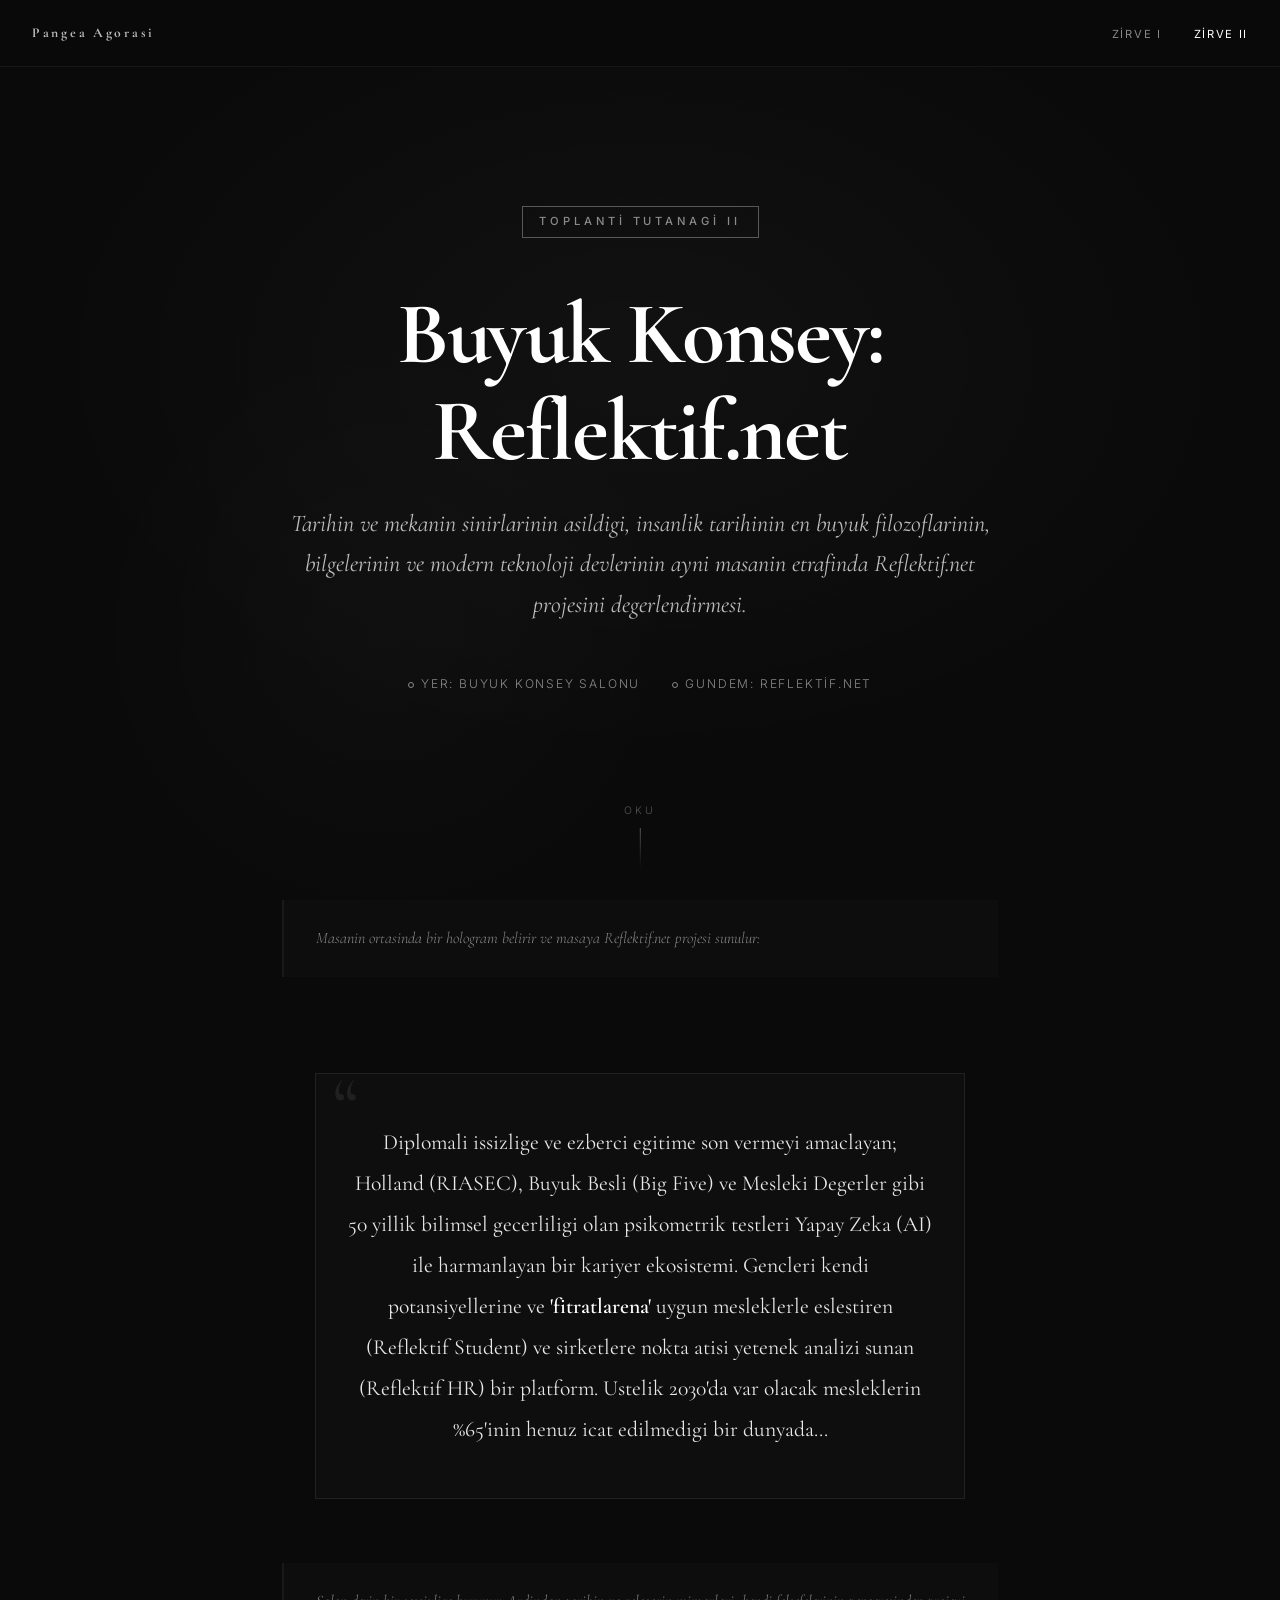
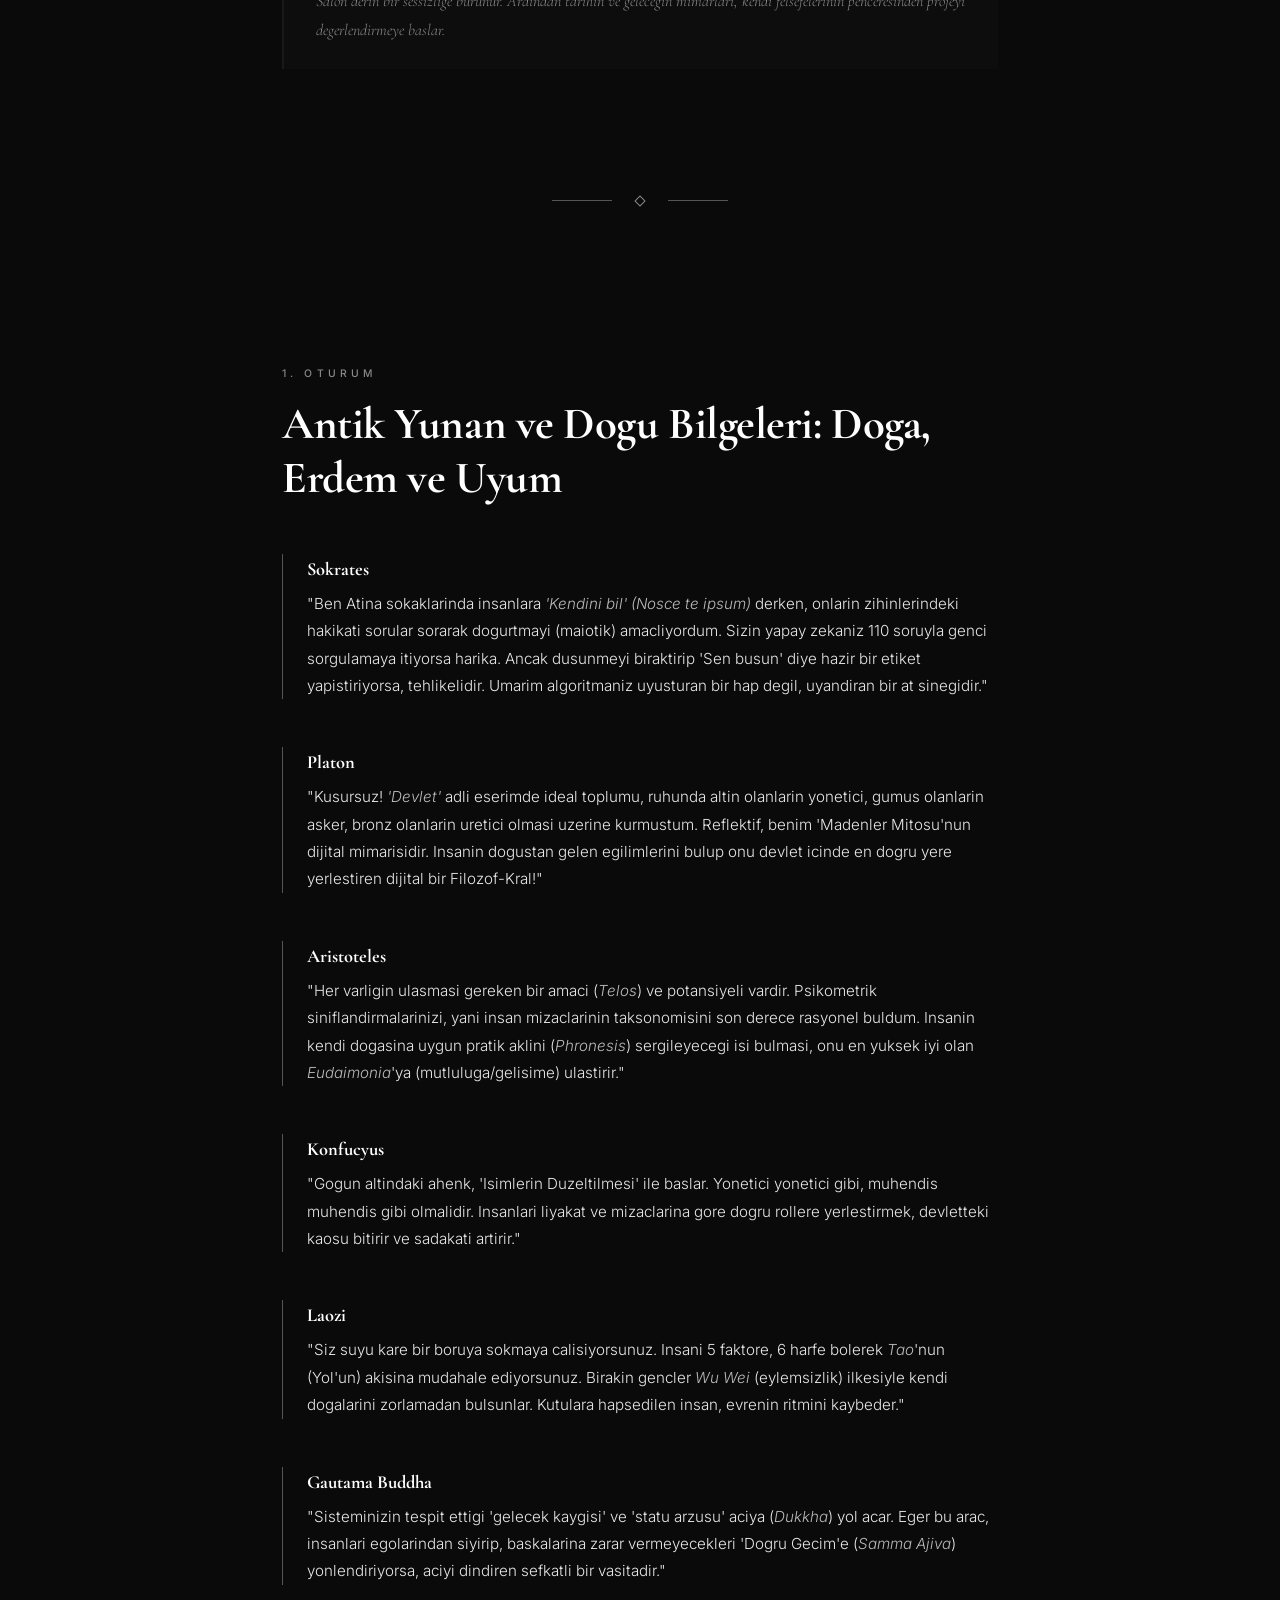
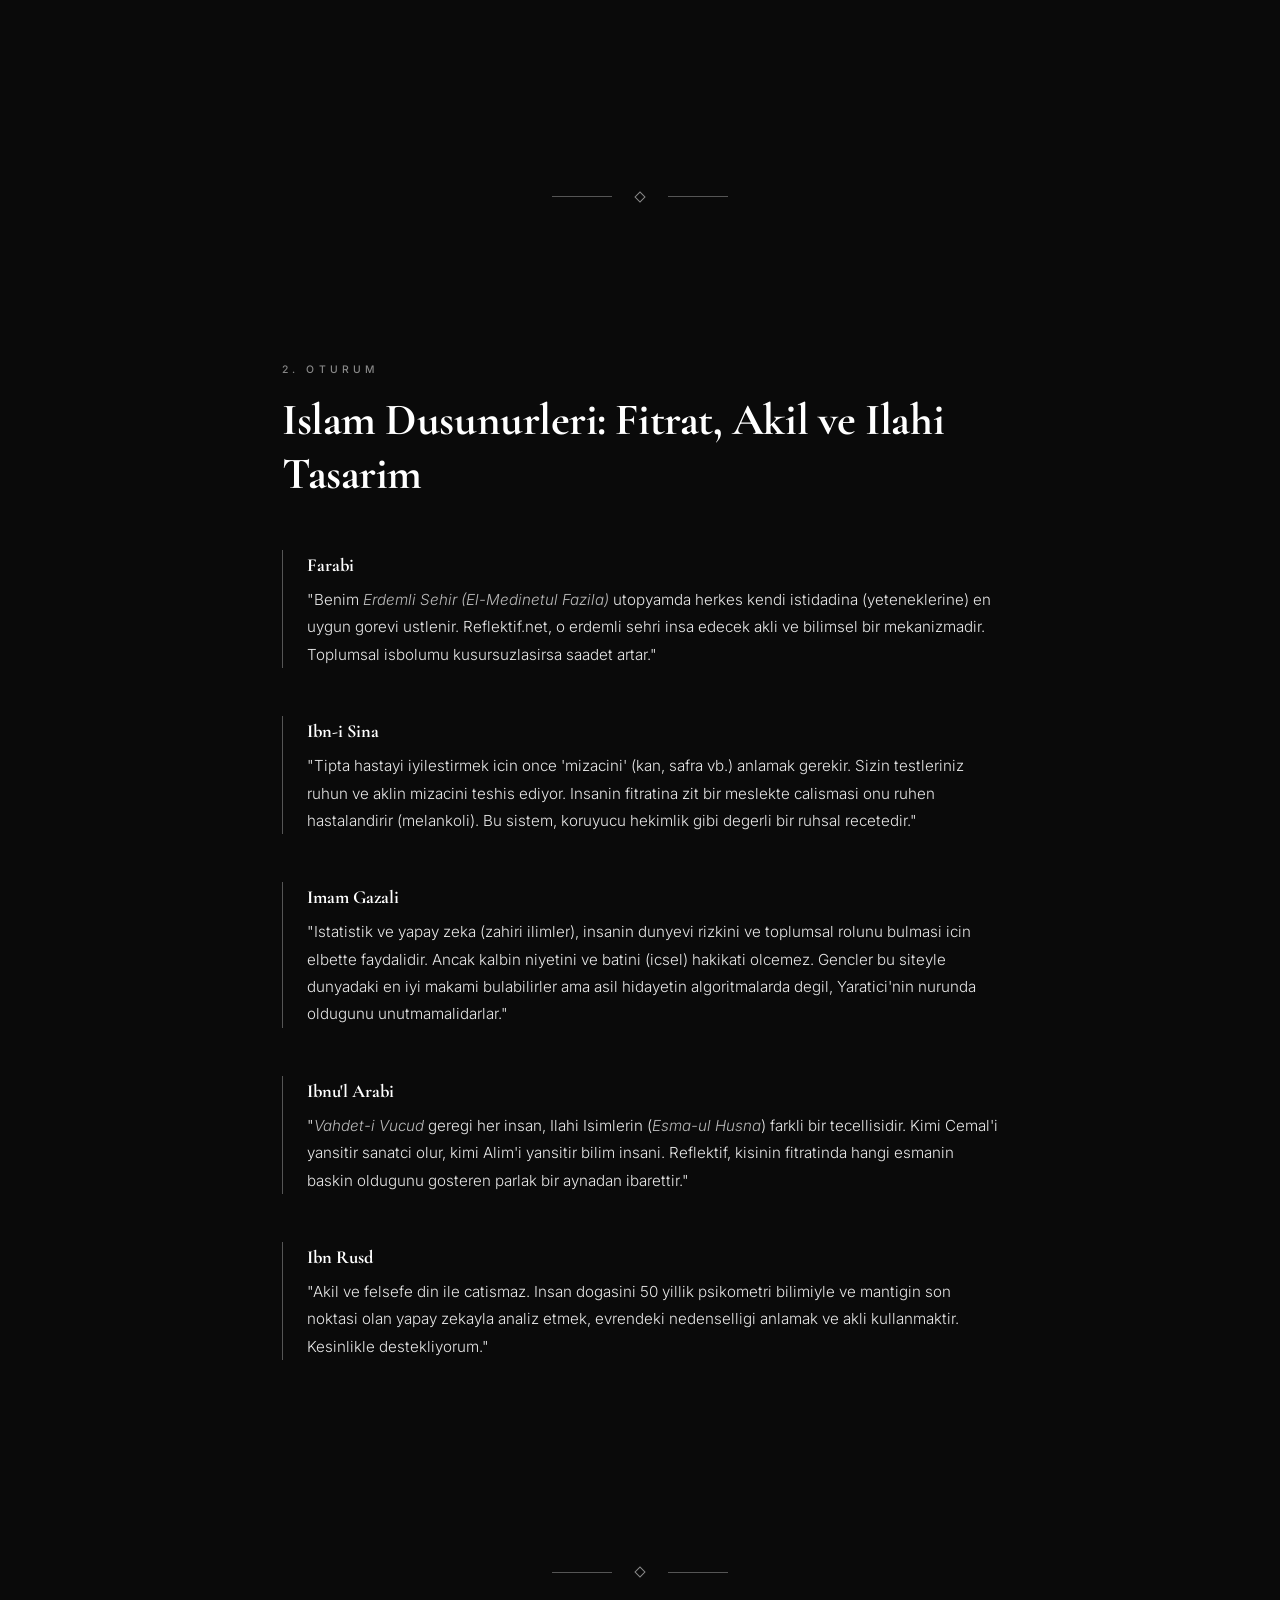
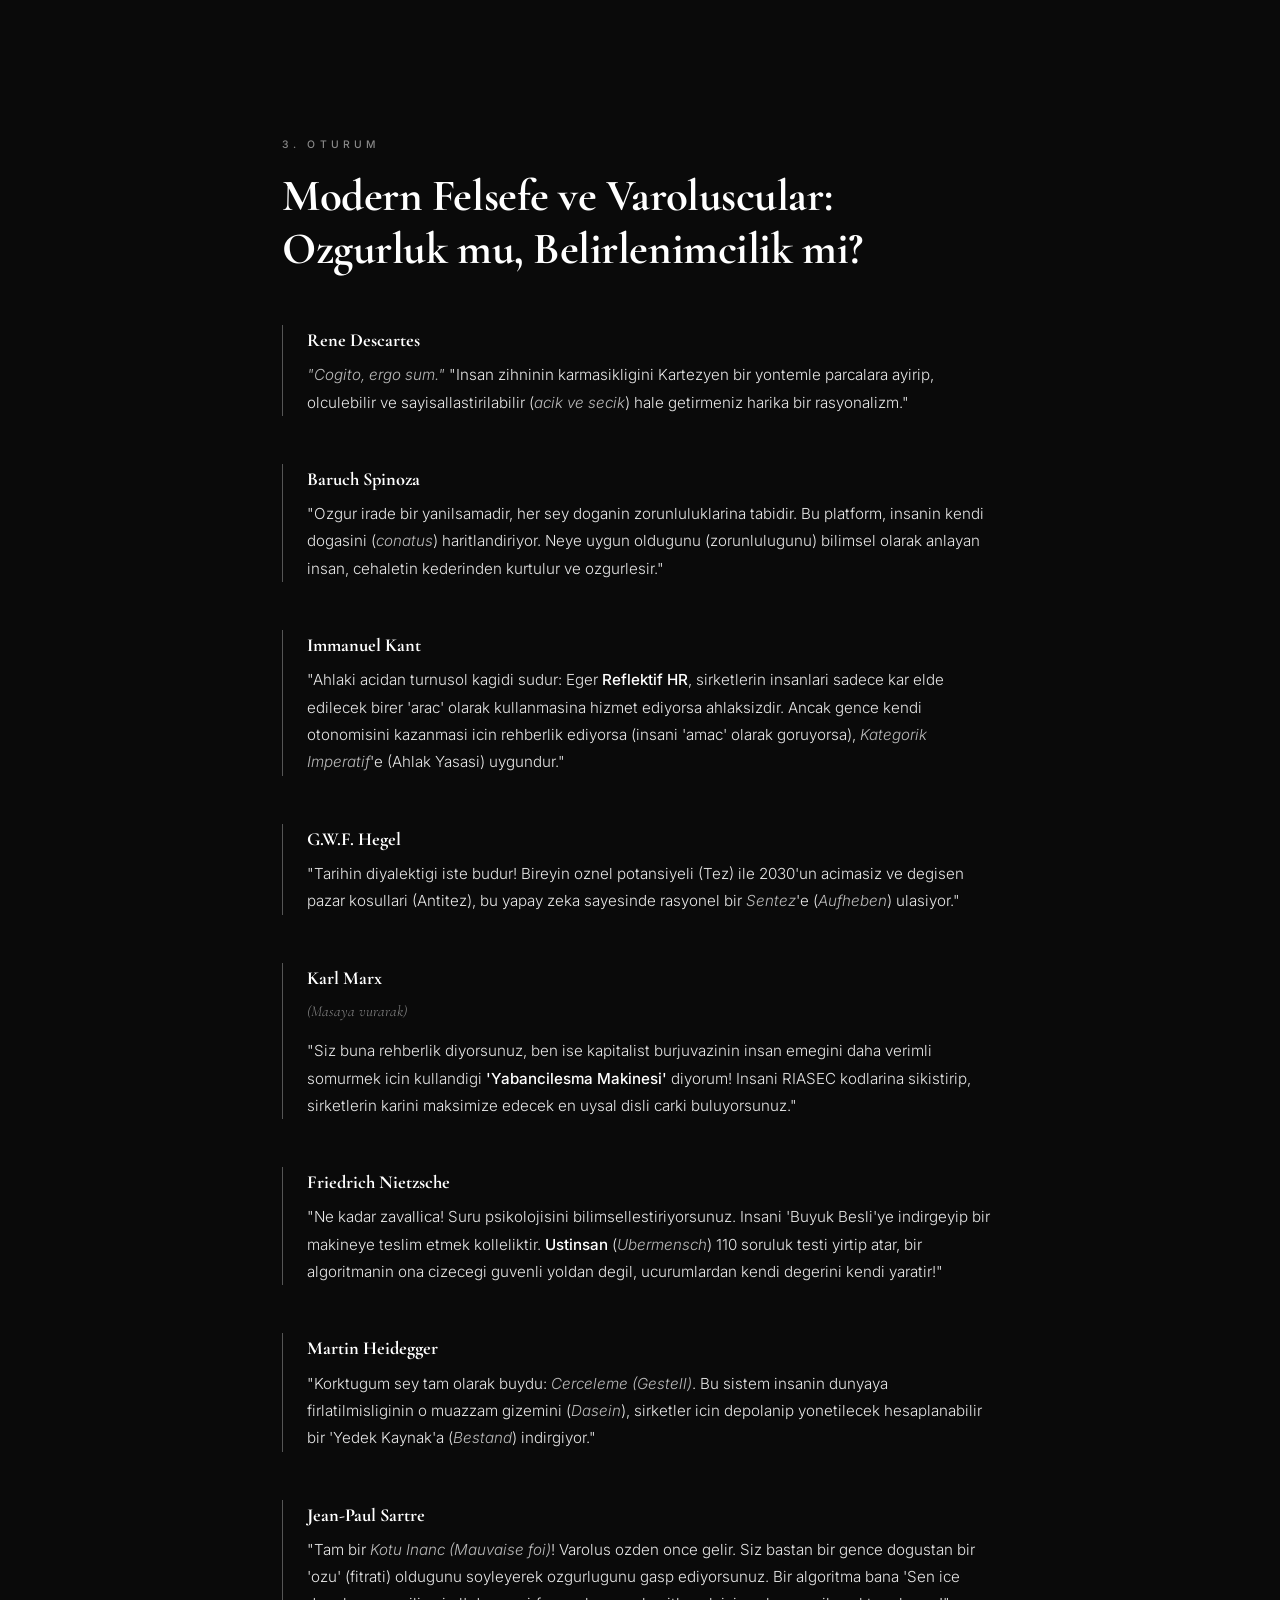
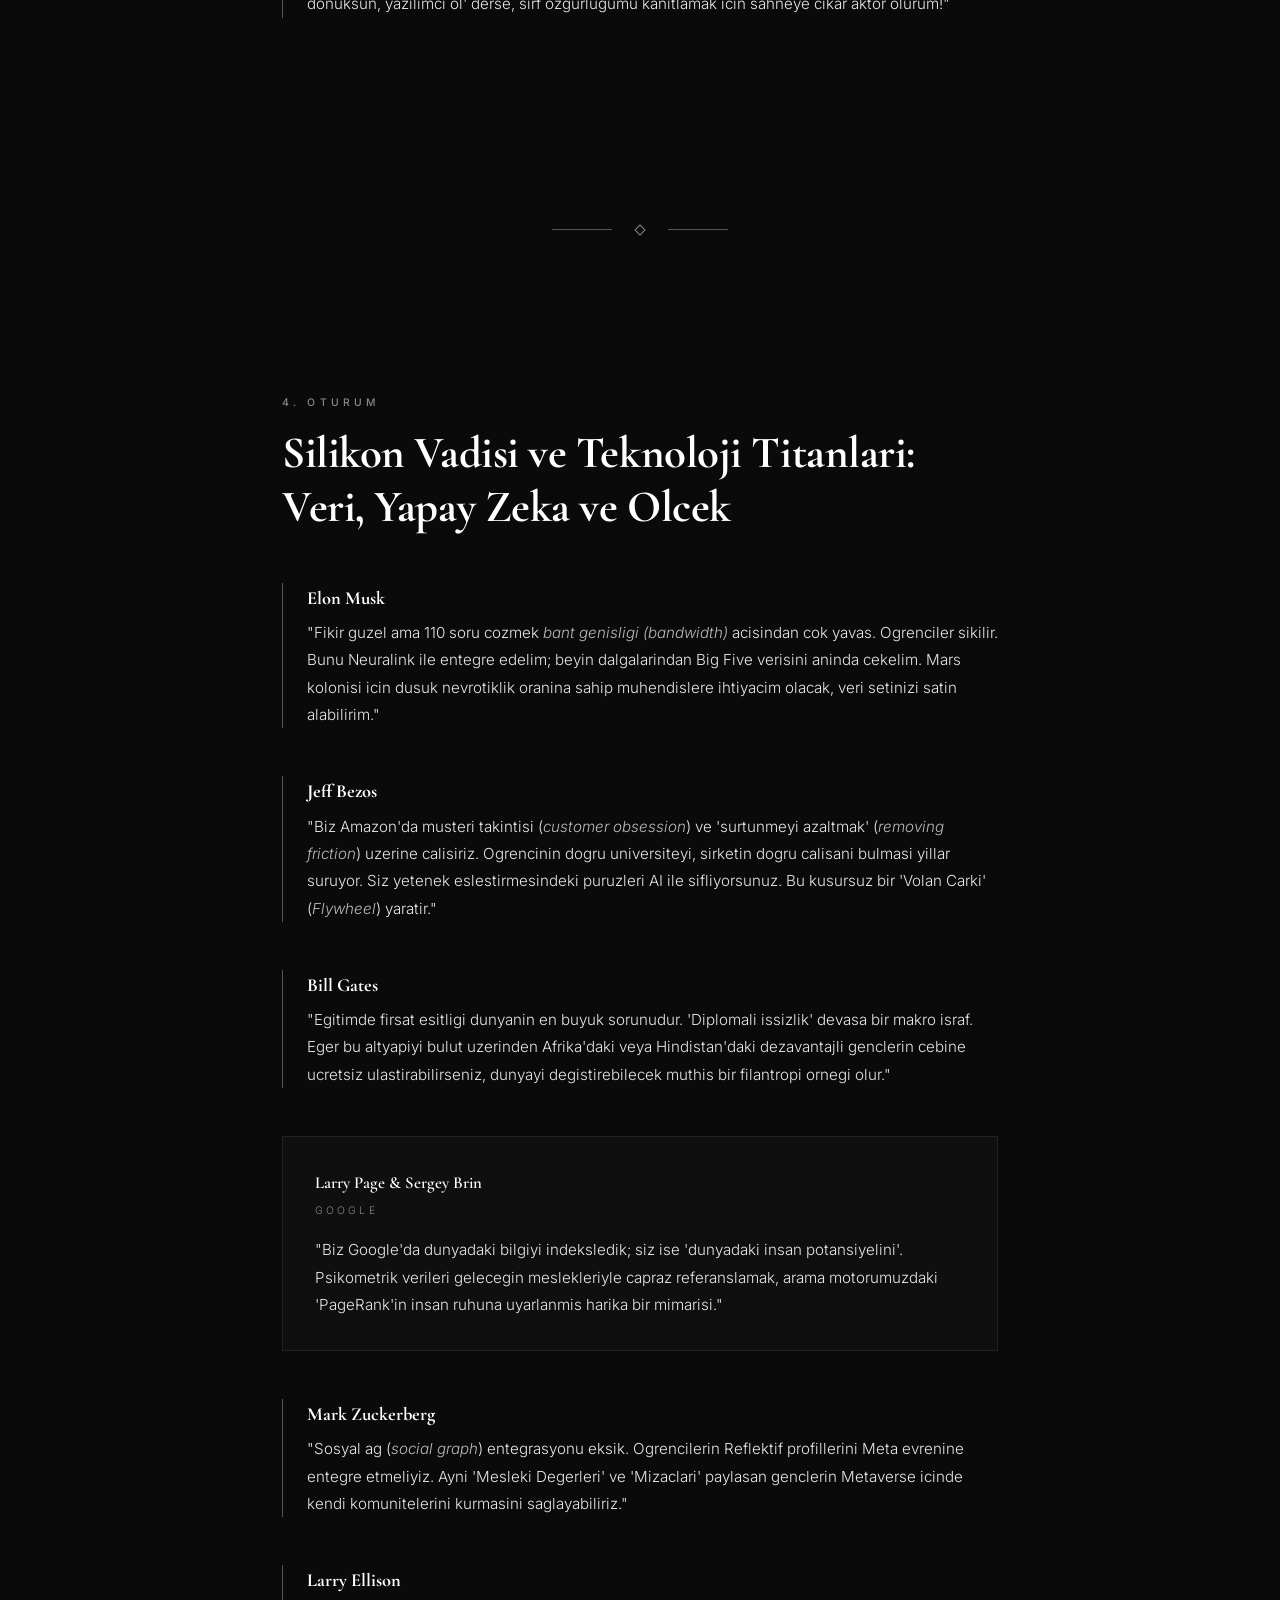
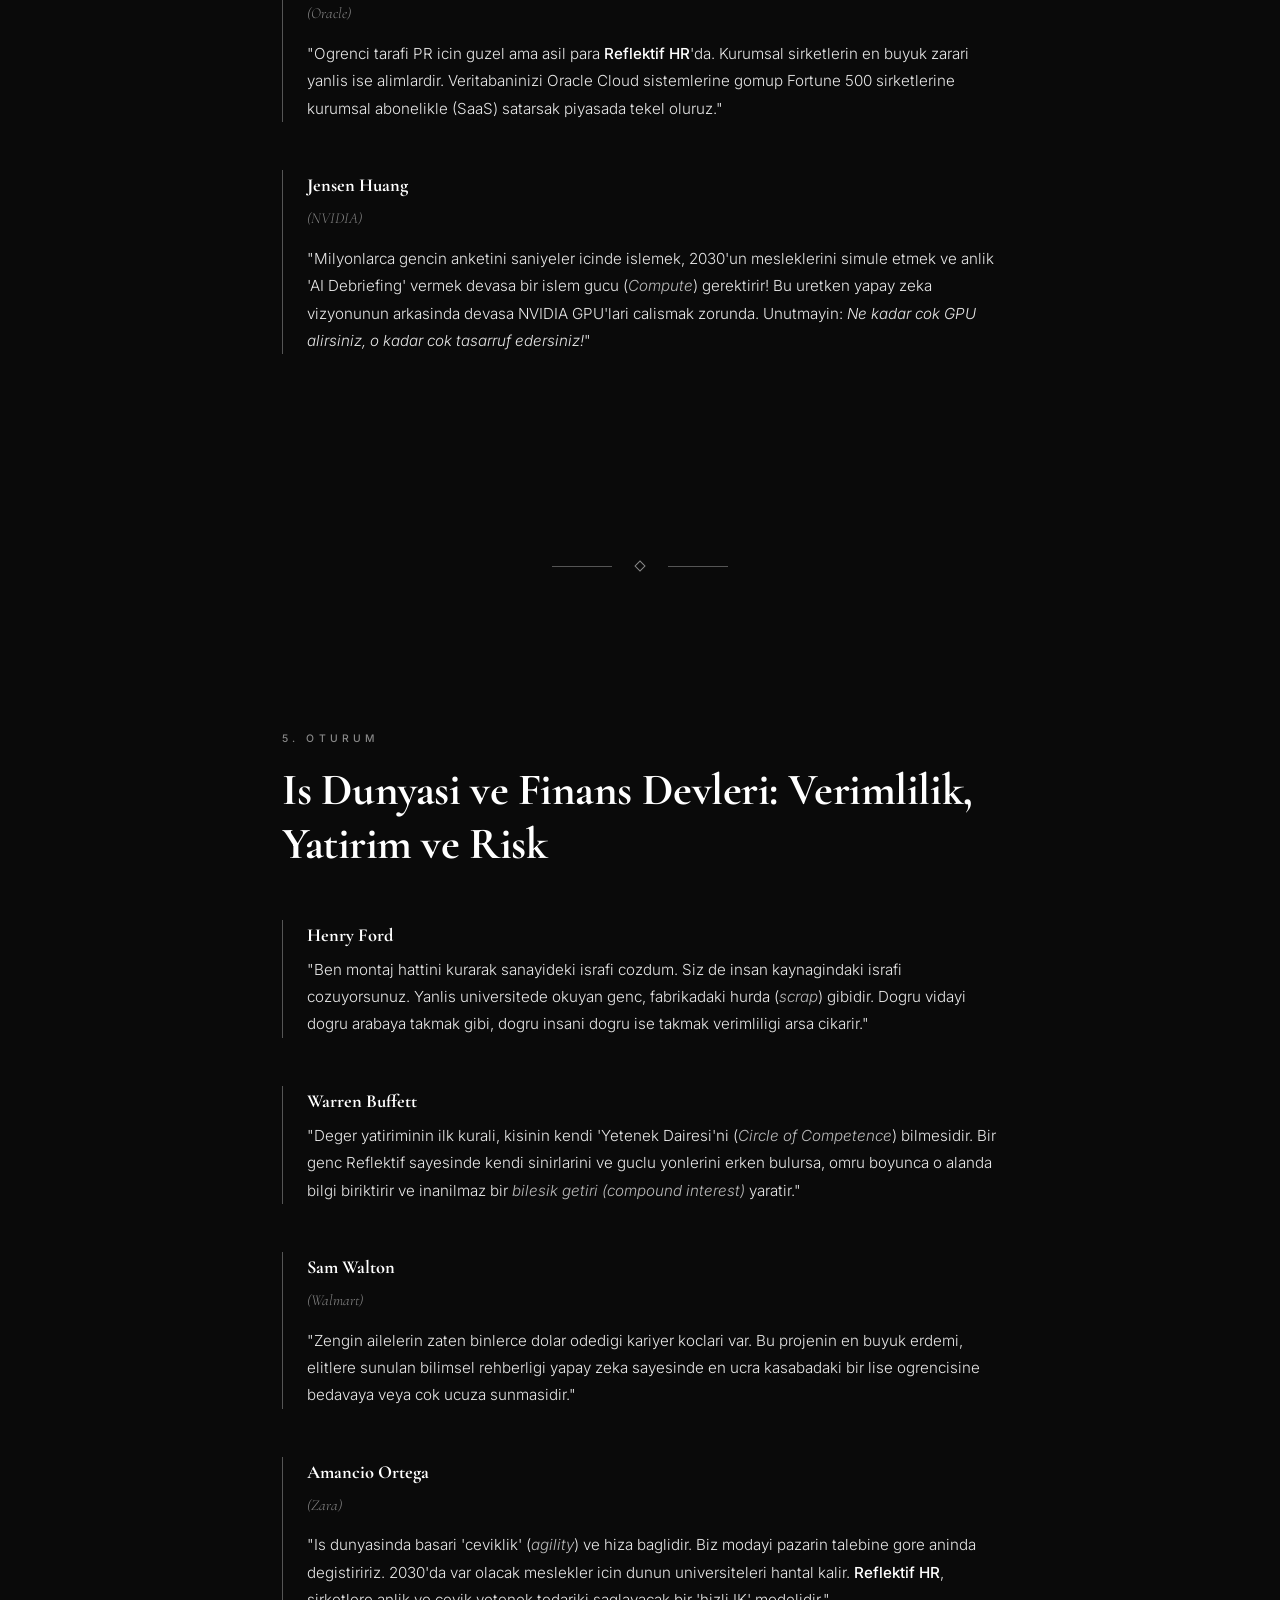
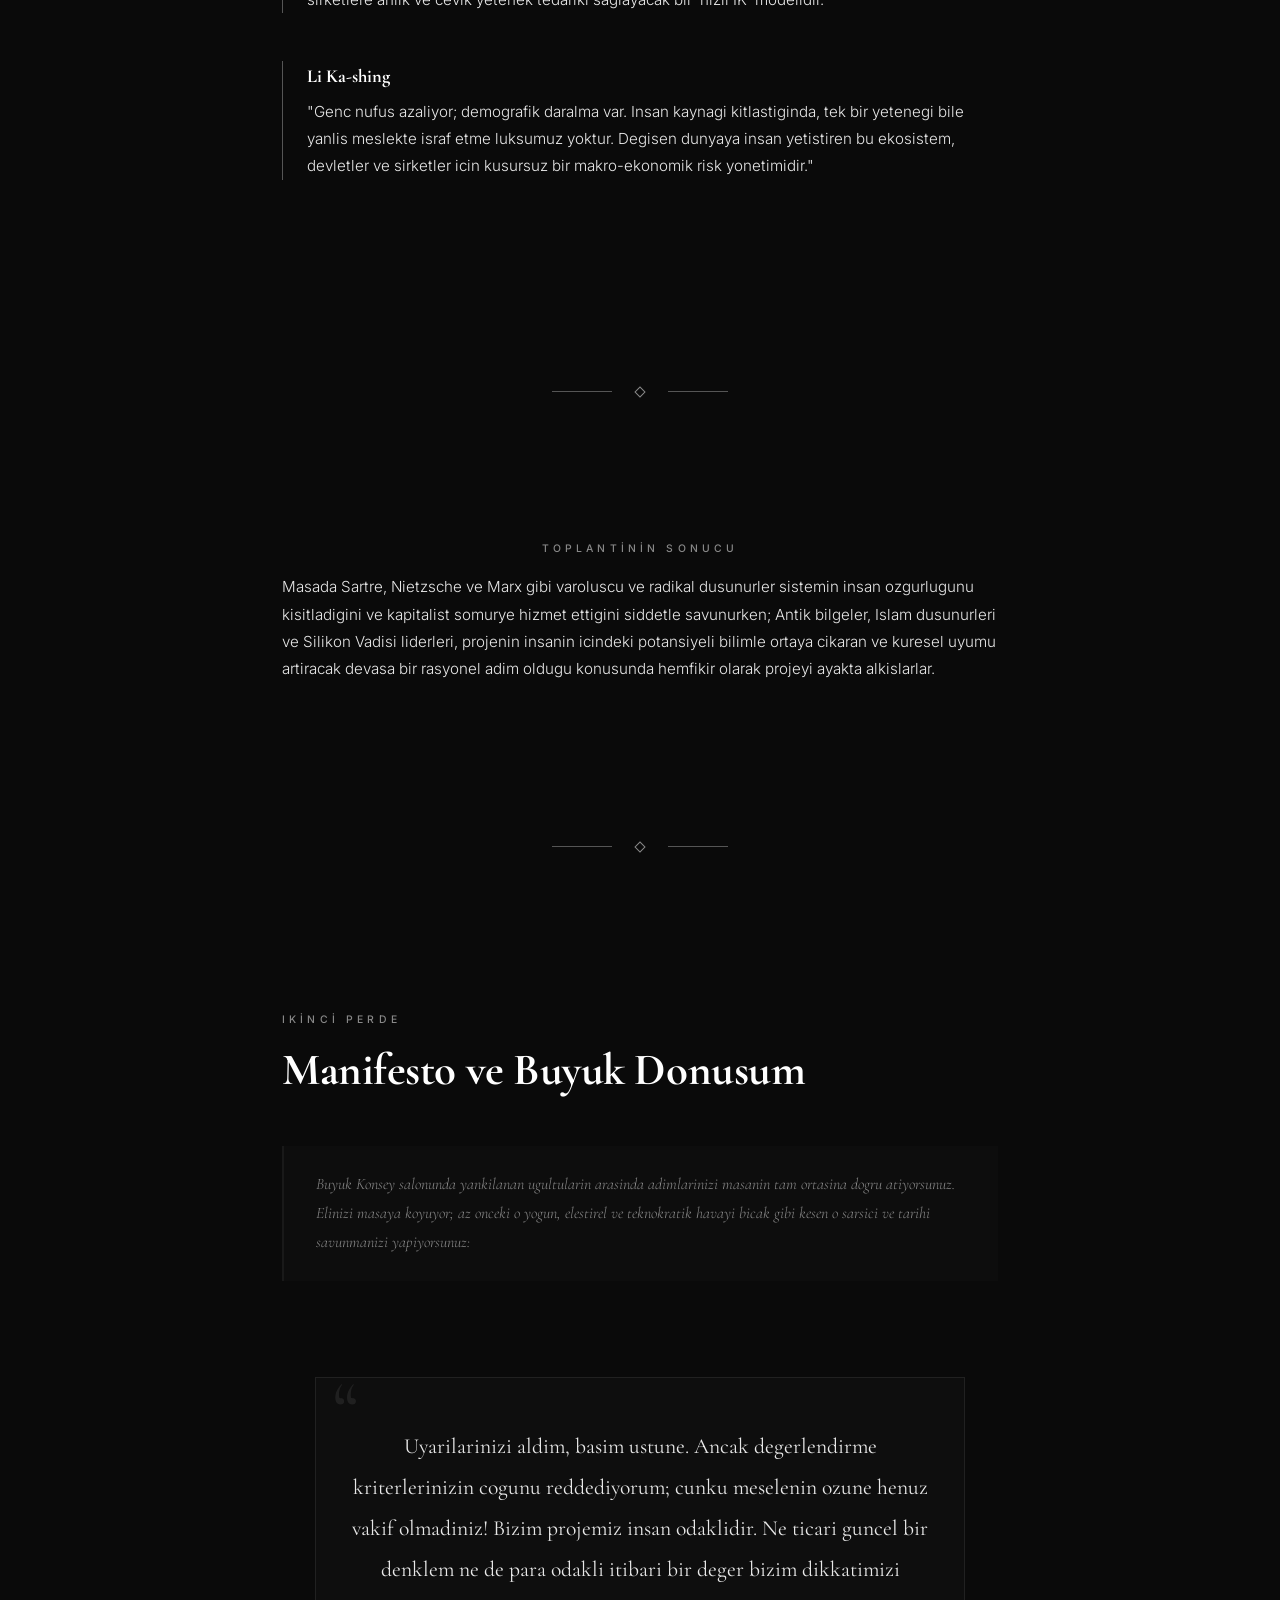
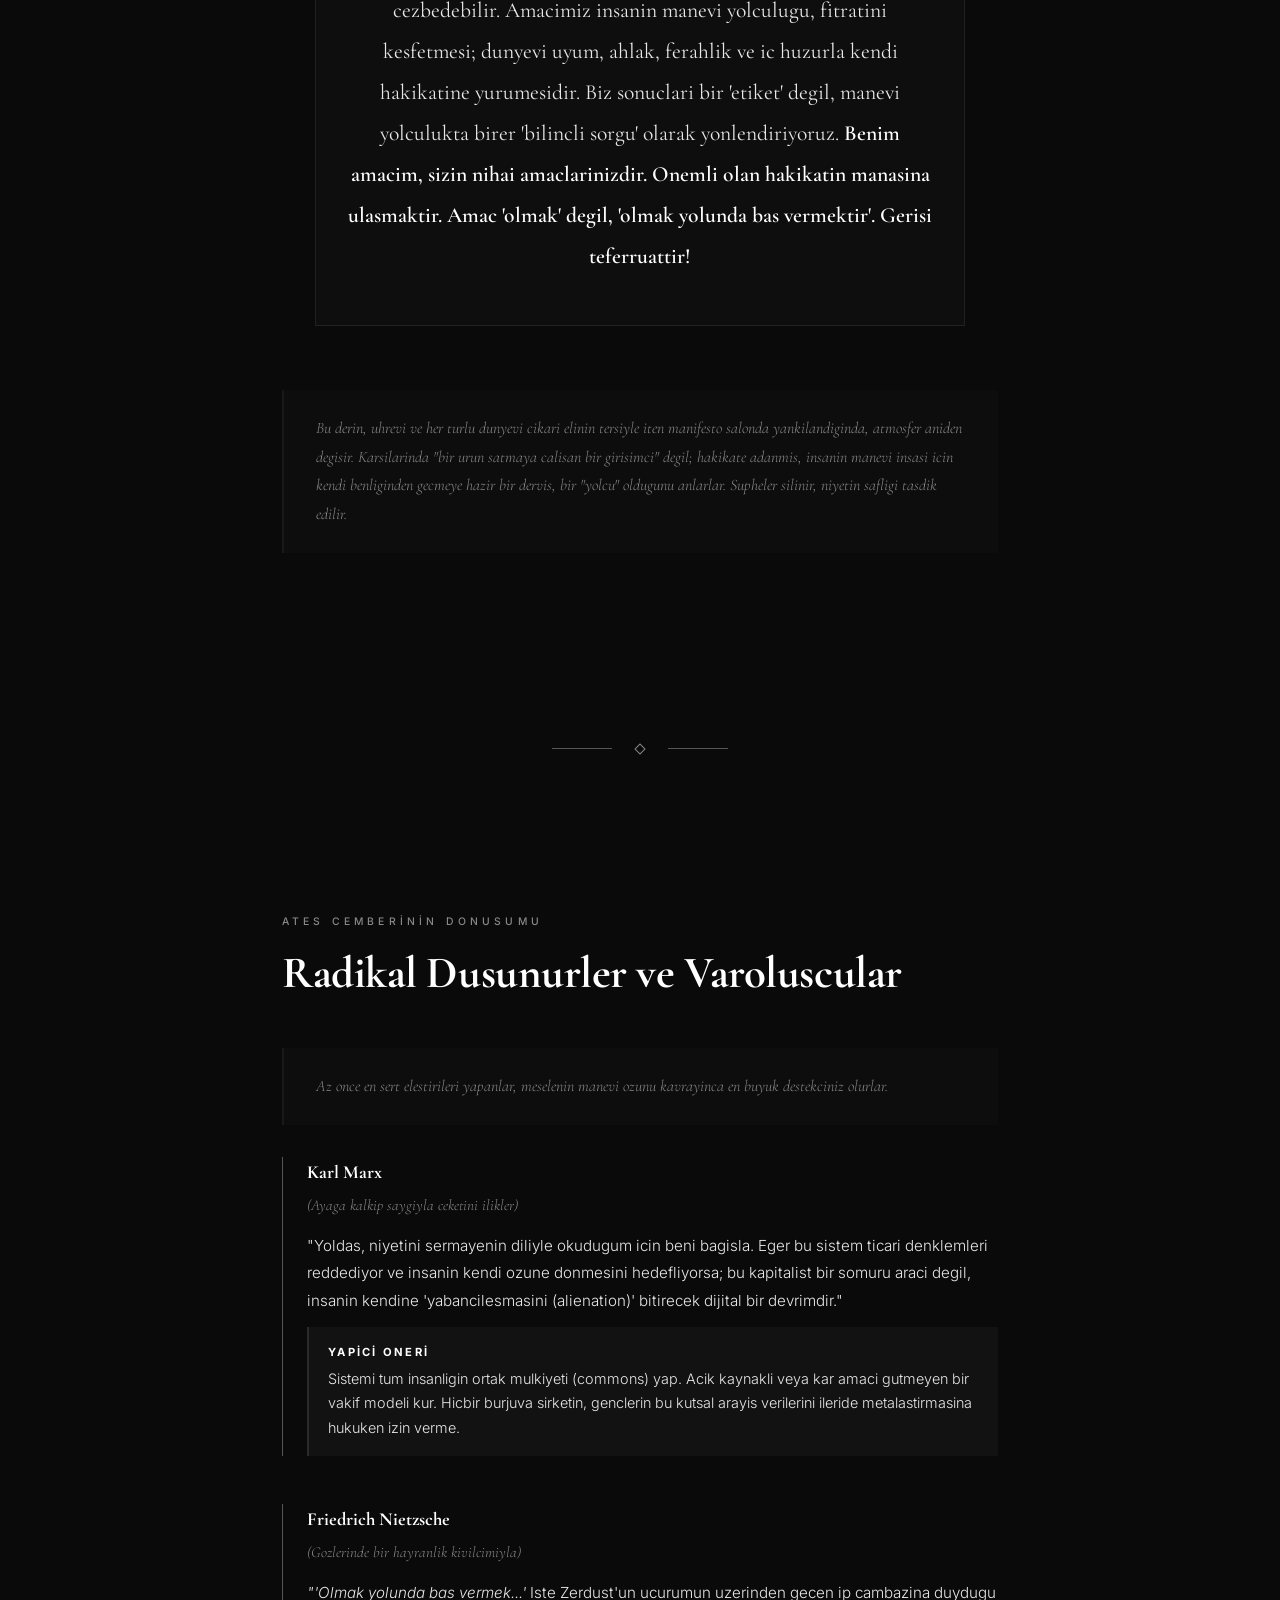
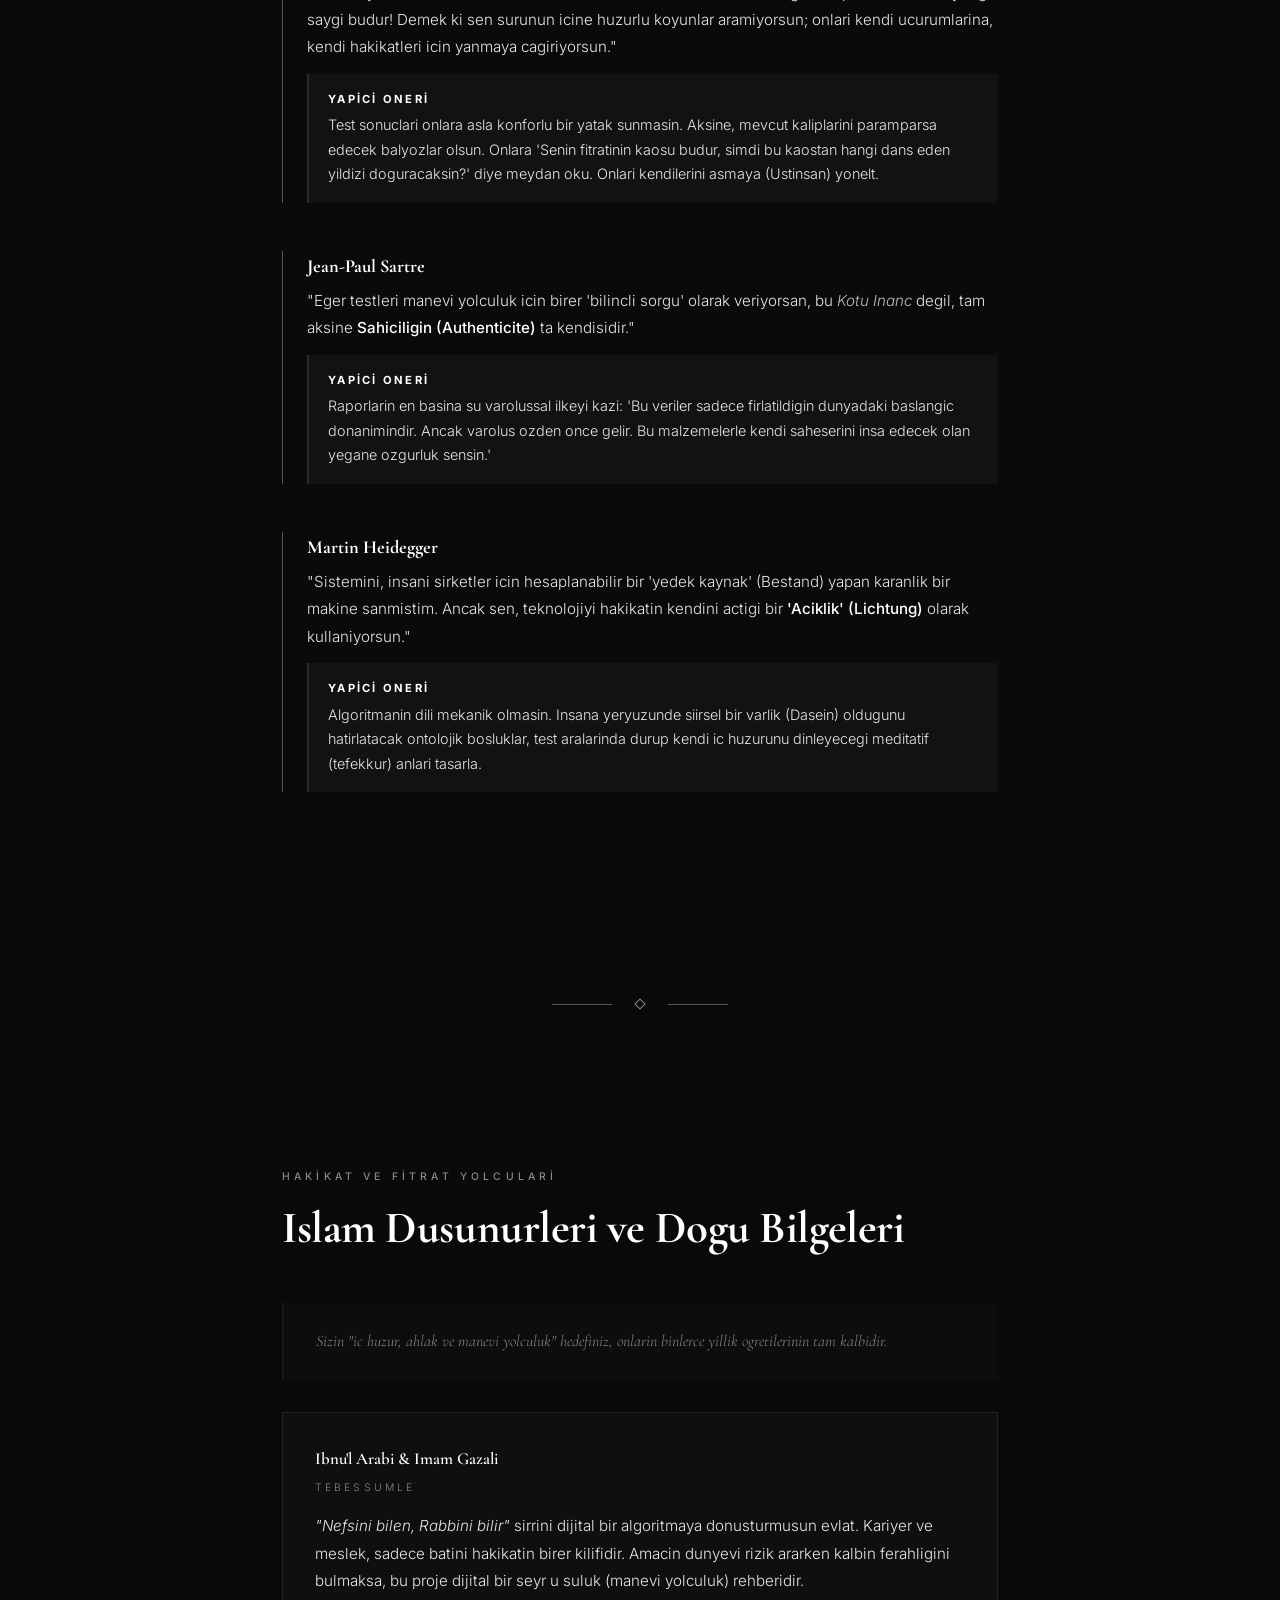
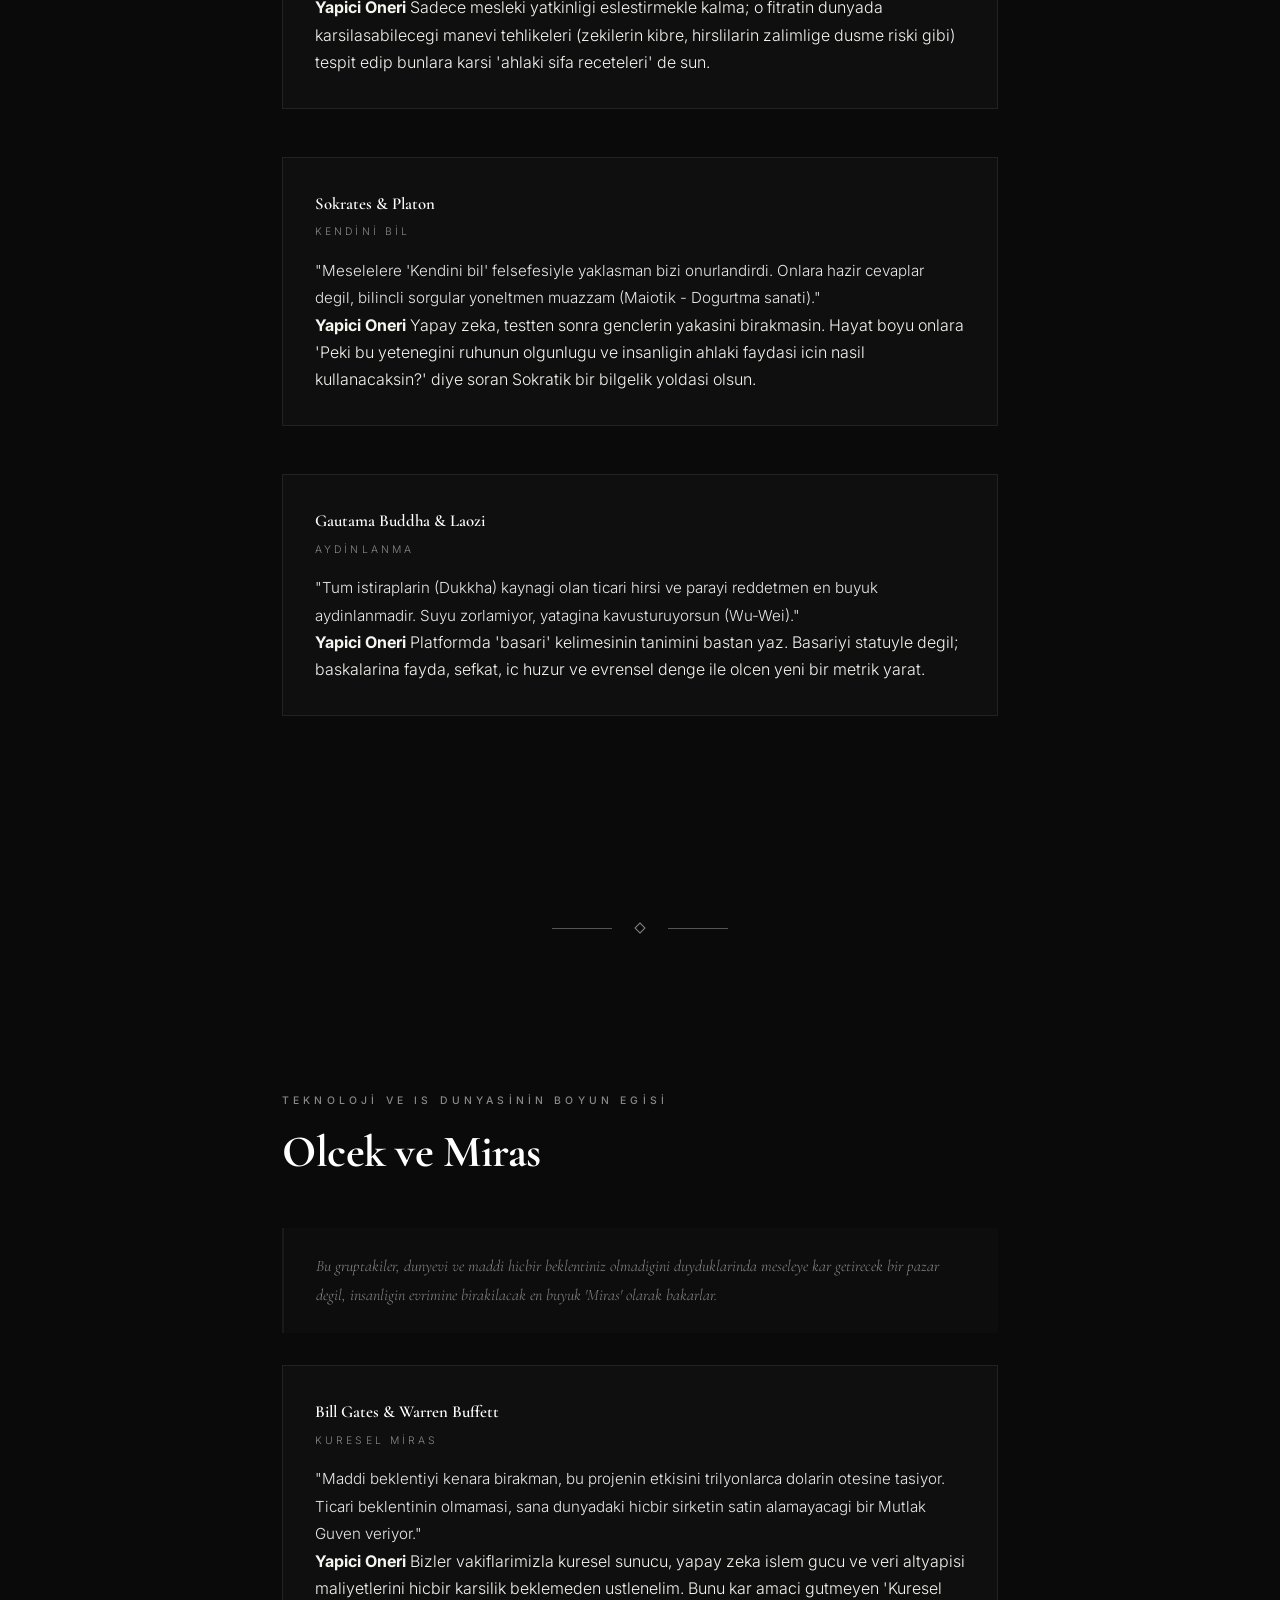
==== buyuk-konsey.html @ 407578a8 "Site yapisini genislet: Ana sayfa, ortak CSS, Buyuk Konsey tutanagi" ====
<!DOCTYPE html>
<html lang="tr">
<head>
    <meta charset="UTF-8">
    <meta name="viewport" content="width=device-width, initial-scale=1.0">
    <title>Pangea Agorasi — Buyuk Konsey: Reflektif.net</title>
    <meta name="description" content="Tarihin en buyuk filozoflari ve modern teknoloji devleri Reflektif.net projesini degerlendiriyor. Buyuk Konsey Toplanti Tutanagi.">
    <link rel="preconnect" href="https://fonts.googleapis.com">
    <link rel="preconnect" href="https://fonts.gstatic.com" crossorigin>
    <link href="https://fonts.googleapis.com/css2?family=Cormorant+Garamond:ital,wght@0,400;0,600;0,700;1,400;1,600&family=Inter:wght@300;400;500&display=swap" rel="stylesheet">
    <link rel="stylesheet" href="style.css">
</head>
<body>

    <nav class="site-nav">
        <a href="index.html" class="nav-logo">Pangea Agorasi</a>
        <ul class="nav-links">
            <li><a href="zirve-1.html">Zirve I</a></li>
            <li><a href="buyuk-konsey.html" class="active">Zirve II</a></li>
        </ul>
    </nav>

    <!-- ═══════════════════════════════════════ -->
    <!-- HERO                                    -->
    <!-- ═══════════════════════════════════════ -->
    <header class="hero">
        <span class="hero-badge">Toplanti Tutanagi II</span>
        <h1>Buyuk Konsey: Reflektif.net</h1>
        <p class="hero-subtitle">Tarihin ve mekanin sinirlarinin asildigi, insanlik tarihinin en buyuk filozoflarinin, bilgelerinin ve modern teknoloji devlerinin ayni masanin etrafinda Reflektif.net projesini degerlendirmesi.</p>
        <div class="hero-meta">
            <span>Yer: Buyuk Konsey Salonu</span>
            <span>Gundem: Reflektif.net</span>
        </div>
        <div class="scroll-indicator">
            <span>Oku</span>
            <div class="line"></div>
        </div>
    </header>

    <main class="container">

        <!-- ═══════════════════════════════════════ -->
        <!-- PART 1: PROJE SUNUMU VE DEGERLENDIRME   -->
        <!-- ═══════════════════════════════════════ -->

        <div class="stage-direction">
            Masanin ortasinda bir hologram belirir ve masaya Reflektif.net projesi sunulur:
        </div>

        <div class="manifesto">
            <div class="manifesto-text">
                Diplomali issizlige ve ezberci egitime son vermeyi amaclayan; Holland (RIASEC), Buyuk Besli (Big Five) ve Mesleki Degerler gibi 50 yillik bilimsel gecerliligi olan psikometrik testleri Yapay Zeka (AI) ile harmanlayan bir kariyer ekosistemi. Gencleri kendi potansiyellerine ve <strong>'fitratlarena'</strong> uygun mesleklerle eslestiren (Reflektif Student) ve sirketlere nokta atisi yetenek analizi sunan (Reflektif HR) bir platform. Ustelik 2030'da var olacak mesleklerin %65'inin henuz icat edilmedigi bir dunyada...
            </div>
        </div>

        <div class="stage-direction">
            Salon derin bir sessizlige burunur. Ardindan tarihin ve gelecegin mimarlari, kendi felsefelerinin penceresinden projeyi degerlendirmeye baslar.
        </div>

        <!-- OTURUM 1 -->
        <div class="section-break"><div class="ornament"><div class="line"></div><div class="diamond"></div><div class="line"></div></div></div>

        <section class="session">
            <div class="session-number">1. Oturum</div>
            <h2 class="session-title">Antik Yunan ve Dogu Bilgeleri: Doga, Erdem ve Uyum</h2>

            <div class="speech">
                <div class="speaker">Sokrates</div>
                <p>"Ben Atina sokaklarinda insanlara <span class="term">'Kendini bil' (Nosce te ipsum)</span> derken, onlarin zihinlerindeki hakikati sorular sorarak dogurtmayi (maiotik) amacliyordum. Sizin yapay zekaniz 110 soruyla genci sorgulamaya itiyorsa harika. Ancak dusunmeyi biraktirip 'Sen busun' diye hazir bir etiket yapistiriyorsa, tehlikelidir. Umarim algoritmaniz uyusturan bir hap degil, uyandiran bir at sinegidir."</p>
            </div>

            <div class="speech">
                <div class="speaker">Platon</div>
                <p>"Kusursuz! <span class="term">'Devlet'</span> adli eserimde ideal toplumu, ruhunda altin olanlarin yonetici, gumus olanlarin asker, bronz olanlarin uretici olmasi uzerine kurmustum. Reflektif, benim 'Madenler Mitosu'nun dijital mimarisidir. Insanin dogustan gelen egilimlerini bulup onu devlet icinde en dogru yere yerlestiren dijital bir Filozof-Kral!"</p>
            </div>

            <div class="speech">
                <div class="speaker">Aristoteles</div>
                <p>"Her varligin ulasmasi gereken bir amaci (<span class="term">Telos</span>) ve potansiyeli vardir. Psikometrik siniflandirmalarinizi, yani insan mizaclarinin taksonomisini son derece rasyonel buldum. Insanin kendi dogasina uygun pratik aklini (<span class="term">Phronesis</span>) sergileyecegi isi bulmasi, onu en yuksek iyi olan <span class="term">Eudaimonia</span>'ya (mutluluga/gelisime) ulastirir."</p>
            </div>

            <div class="speech">
                <div class="speaker">Konfucyus</div>
                <p>"Gogun altindaki ahenk, 'Isimlerin Duzeltilmesi' ile baslar. Yonetici yonetici gibi, muhendis muhendis gibi olmalidir. Insanlari liyakat ve mizaclarina gore dogru rollere yerlestirmek, devletteki kaosu bitirir ve sadakati artirir."</p>
            </div>

            <div class="speech">
                <div class="speaker">Laozi</div>
                <p>"Siz suyu kare bir boruya sokmaya calisiyorsunuz. Insani 5 faktore, 6 harfe bolerek <span class="term">Tao</span>'nun (Yol'un) akisina mudahale ediyorsunuz. Birakin gencler <span class="term">Wu Wei</span> (eylemsizlik) ilkesiyle kendi dogalarini zorlamadan bulsunlar. Kutulara hapsedilen insan, evrenin ritmini kaybeder."</p>
            </div>

            <div class="speech">
                <div class="speaker">Gautama Buddha</div>
                <p>"Sisteminizin tespit ettigi 'gelecek kaygisi' ve 'statu arzusu' aciya (<span class="term">Dukkha</span>) yol acar. Eger bu arac, insanlari egolarindan siyirip, baskalarina zarar vermeyecekleri 'Dogru Gecim'e (<span class="term">Samma Ajiva</span>) yonlendiriyorsa, aciyi dindiren sefkatli bir vasitadir."</p>
            </div>
        </section>

        <!-- OTURUM 2 -->
        <div class="section-break"><div class="ornament"><div class="line"></div><div class="diamond"></div><div class="line"></div></div></div>

        <section class="session">
            <div class="session-number">2. Oturum</div>
            <h2 class="session-title">Islam Dusunurleri: Fitrat, Akil ve Ilahi Tasarim</h2>

            <div class="speech">
                <div class="speaker">Farabi</div>
                <p>"Benim <span class="term">Erdemli Sehir (El-Medinetul Fazila)</span> utopyamda herkes kendi istidadina (yeteneklerine) en uygun gorevi ustlenir. Reflektif.net, o erdemli sehri insa edecek akli ve bilimsel bir mekanizmadir. Toplumsal isbolumu kusursuzlasirsa saadet artar."</p>
            </div>

            <div class="speech">
                <div class="speaker">Ibn-i Sina</div>
                <p>"Tipta hastayi iyilestirmek icin once 'mizacini' (kan, safra vb.) anlamak gerekir. Sizin testleriniz ruhun ve aklin mizacini teshis ediyor. Insanin fitratina zit bir meslekte calismasi onu ruhen hastalandirir (melankoli). Bu sistem, koruyucu hekimlik gibi degerli bir ruhsal recetedir."</p>
            </div>

            <div class="speech">
                <div class="speaker">Imam Gazali</div>
                <p>"Istatistik ve yapay zeka (zahiri ilimler), insanin dunyevi rizkini ve toplumsal rolunu bulmasi icin elbette faydalidir. Ancak kalbin niyetini ve batini (icsel) hakikati olcemez. Gencler bu siteyle dunyadaki en iyi makami bulabilirler ama asil hidayetin algoritmalarda degil, Yaratici'nin nurunda oldugunu unutmamalidarlar."</p>
            </div>

            <div class="speech">
                <div class="speaker">Ibnu'l Arabi</div>
                <p>"<span class="term">Vahdet-i Vucud</span> geregi her insan, Ilahi Isimlerin (<span class="term">Esma-ul Husna</span>) farkli bir tecellisidir. Kimi Cemal'i yansitir sanatci olur, kimi Alim'i yansitir bilim insani. Reflektif, kisinin fitratinda hangi esmanin baskin oldugunu gosteren parlak bir aynadan ibarettir."</p>
            </div>

            <div class="speech">
                <div class="speaker">Ibn Rusd</div>
                <p>"Akil ve felsefe din ile catismaz. Insan dogasini 50 yillik psikometri bilimiyle ve mantigin son noktasi olan yapay zekayla analiz etmek, evrendeki nedenselligi anlamak ve akli kullanmaktir. Kesinlikle destekliyorum."</p>
            </div>
        </section>

        <!-- OTURUM 3 -->
        <div class="section-break"><div class="ornament"><div class="line"></div><div class="diamond"></div><div class="line"></div></div></div>

        <section class="session">
            <div class="session-number">3. Oturum</div>
            <h2 class="session-title">Modern Felsefe ve Varoluscular: Ozgurluk mu, Belirlenimcilik mi?</h2>

            <div class="speech">
                <div class="speaker">Rene Descartes</div>
                <p><span class="term">"Cogito, ergo sum."</span> "Insan zihninin karmasikligini Kartezyen bir yontemle parcalara ayirip, olculebilir ve sayisallastirilabilir (<span class="term">acik ve secik</span>) hale getirmeniz harika bir rasyonalizm."</p>
            </div>

            <div class="speech">
                <div class="speaker">Baruch Spinoza</div>
                <p>"Ozgur irade bir yanilsamadir, her sey doganin zorunluluklarina tabidir. Bu platform, insanin kendi dogasini (<span class="term">conatus</span>) haritlandiriyor. Neye uygun oldugunu (zorunlulugunu) bilimsel olarak anlayan insan, cehaletin kederinden kurtulur ve ozgurlesir."</p>
            </div>

            <div class="speech">
                <div class="speaker">Immanuel Kant</div>
                <p>"Ahlaki acidan turnusol kagidi sudur: Eger <span class="concept">Reflektif HR</span>, sirketlerin insanlari sadece kar elde edilecek birer 'arac' olarak kullanmasina hizmet ediyorsa ahlaksizdir. Ancak gence kendi otonomisini kazanmasi icin rehberlik ediyorsa (insani 'amac' olarak goruyorsa), <span class="term">Kategorik Imperatif</span>'e (Ahlak Yasasi) uygundur."</p>
            </div>

            <div class="speech">
                <div class="speaker">G.W.F. Hegel</div>
                <p>"Tarihin diyalektigi iste budur! Bireyin oznel potansiyeli (Tez) ile 2030'un acimasiz ve degisen pazar kosullari (Antitez), bu yapay zeka sayesinde rasyonel bir <span class="term">Sentez</span>'e (<span class="term">Aufheben</span>) ulasiyor."</p>
            </div>

            <div class="speech">
                <div class="speaker">Karl Marx</div>
                <div class="speaker-note">(Masaya vurarak)</div>
                <p>"Siz buna rehberlik diyorsunuz, ben ise kapitalist burjuvazinin insan emegini daha verimli somurmek icin kullandigi <span class="concept">'Yabancilesma Makinesi'</span> diyorum! Insani RIASEC kodlarina sikistirip, sirketlerin karini maksimize edecek en uysal disli carki buluyorsunuz."</p>
            </div>

            <div class="speech">
                <div class="speaker">Friedrich Nietzsche</div>
                <p>"Ne kadar zavallica! Suru psikolojisini bilimsellestiriyorsunuz. Insani 'Buyuk Besli'ye indirgeyip bir makineye teslim etmek kolleliktir. <span class="concept">Ustinsan</span> (<span class="term">Ubermensch</span>) 110 soruluk testi yirtip atar, bir algoritmanin ona cizecegi guvenli yoldan degil, ucurumlardan kendi degerini kendi yaratir!"</p>
            </div>

            <div class="speech">
                <div class="speaker">Martin Heidegger</div>
                <p>"Korktugum sey tam olarak buydu: <span class="term">Cerceleme (Gestell)</span>. Bu sistem insanin dunyaya firlatilmisliginin o muazzam gizemini (<span class="term">Dasein</span>), sirketler icin depolanip yonetilecek hesaplanabilir bir 'Yedek Kaynak'a (<span class="term">Bestand</span>) indirgiyor."</p>
            </div>

            <div class="speech">
                <div class="speaker">Jean-Paul Sartre</div>
                <p>"Tam bir <span class="term">Kotu Inanc (Mauvaise foi)</span>! Varolus ozden once gelir. Siz bastan bir gence dogustan bir 'ozu' (fitrati) oldugunu soyleyerek ozgurlugunu gasp ediyorsunuz. Bir algoritma bana 'Sen ice donuksun, yazilimci ol' derse, sirf ozgurlugumu kanitlamak icin sahneye cikar aktor olurum!"</p>
            </div>
        </section>

        <!-- OTURUM 4 -->
        <div class="section-break"><div class="ornament"><div class="line"></div><div class="diamond"></div><div class="line"></div></div></div>

        <section class="session">
            <div class="session-number">4. Oturum</div>
            <h2 class="session-title">Silikon Vadisi ve Teknoloji Titanlari: Veri, Yapay Zeka ve Olcek</h2>

            <div class="speech">
                <div class="speaker">Elon Musk</div>
                <p>"Fikir guzel ama 110 soru cozmek <span class="term">bant genisligi (bandwidth)</span> acisindan cok yavas. Ogrenciler sikilir. Bunu Neuralink ile entegre edelim; beyin dalgalarindan Big Five verisini aninda cekelim. Mars kolonisi icin dusuk nevrotiklik oranina sahip muhendislere ihtiyacim olacak, veri setinizi satin alabilirim."</p>
            </div>

            <div class="speech">
                <div class="speaker">Jeff Bezos</div>
                <p>"Biz Amazon'da musteri takintisi (<span class="term">customer obsession</span>) ve 'surtunmeyi azaltmak' (<span class="term">removing friction</span>) uzerine calisiriz. Ogrencinin dogru universiteyi, sirketin dogru calisani bulmasi yillar suruyor. Siz yetenek eslestirmesindeki puruzleri AI ile sifliyorsunuz. Bu kusursuz bir 'Volan Carki' (<span class="term">Flywheel</span>) yaratir."</p>
            </div>

            <div class="speech">
                <div class="speaker">Bill Gates</div>
                <p>"Egitimde firsat esitligi dunyanin en buyuk sorunudur. 'Diplomali issizlik' devasa bir makro israf. Eger bu altyapiyi bulut uzerinden Afrika'daki veya Hindistan'daki dezavantajli genclerin cebine ucretsiz ulastirabilirseniz, dunyayi degistirebilecek muthis bir filantropi ornegi olur."</p>
            </div>

            <div class="joint-statement">
                <div class="speakers">Larry Page &amp; Sergey Brin</div>
                <div class="label">Google</div>
                <p>"Biz Google'da dunyadaki bilgiyi indeksledik; siz ise 'dunyadaki insan potansiyelini'. Psikometrik verileri gelecegin meslekleriyle capraz referanslamak, arama motorumuzdaki 'PageRank'in insan ruhuna uyarlanmis harika bir mimarisi."</p>
            </div>

            <div class="speech">
                <div class="speaker">Mark Zuckerberg</div>
                <p>"Sosyal ag (<span class="term">social graph</span>) entegrasyonu eksik. Ogrencilerin Reflektif profillerini Meta evrenine entegre etmeliyiz. Ayni 'Mesleki Degerleri' ve 'Mizaclari' paylasan genclerin Metaverse icinde kendi komunitelerini kurmasini saglayabiliriz."</p>
            </div>

            <div class="speech">
                <div class="speaker">Larry Ellison</div>
                <div class="speaker-note">(Oracle)</div>
                <p>"Ogrenci tarafi PR icin guzel ama asil para <span class="concept">Reflektif HR</span>'da. Kurumsal sirketlerin en buyuk zarari yanlis ise alimlardir. Veritabaninizi Oracle Cloud sistemlerine gomup Fortune 500 sirketlerine kurumsal abonelikle (SaaS) satarsak piyasada tekel oluruz."</p>
            </div>

            <div class="speech">
                <div class="speaker">Jensen Huang</div>
                <div class="speaker-note">(NVIDIA)</div>
                <p>"Milyonlarca gencin anketini saniyeler icinde islemek, 2030'un mesleklerini simule etmek ve anlik 'AI Debriefing' vermek devasa bir islem gucu (<span class="term">Compute</span>) gerektirir! Bu uretken yapay zeka vizyonunun arkasinda devasa NVIDIA GPU'lari calismak zorunda. Unutmayin: <em>Ne kadar cok GPU alirsiniz, o kadar cok tasarruf edersiniz!</em>"</p>
            </div>
        </section>

        <!-- OTURUM 5 -->
        <div class="section-break"><div class="ornament"><div class="line"></div><div class="diamond"></div><div class="line"></div></div></div>

        <section class="session">
            <div class="session-number">5. Oturum</div>
            <h2 class="session-title">Is Dunyasi ve Finans Devleri: Verimlilik, Yatirim ve Risk</h2>

            <div class="speech">
                <div class="speaker">Henry Ford</div>
                <p>"Ben montaj hattini kurarak sanayideki israfi cozdum. Siz de insan kaynagindaki israfi cozuyorsunuz. Yanlis universitede okuyan genc, fabrikadaki hurda (<span class="term">scrap</span>) gibidir. Dogru vidayi dogru arabaya takmak gibi, dogru insani dogru ise takmak verimliligi arsa cikarir."</p>
            </div>

            <div class="speech">
                <div class="speaker">Warren Buffett</div>
                <p>"Deger yatiriminin ilk kurali, kisinin kendi 'Yetenek Dairesi'ni (<span class="term">Circle of Competence</span>) bilmesidir. Bir genc Reflektif sayesinde kendi sinirlarini ve guclu yonlerini erken bulursa, omru boyunca o alanda bilgi biriktirir ve inanilmaz bir <span class="term">bilesik getiri (compound interest)</span> yaratir."</p>
            </div>

            <div class="speech">
                <div class="speaker">Sam Walton</div>
                <div class="speaker-note">(Walmart)</div>
                <p>"Zengin ailelerin zaten binlerce dolar odedigi kariyer koclari var. Bu projenin en buyuk erdemi, elitlere sunulan bilimsel rehberligi yapay zeka sayesinde en ucra kasabadaki bir lise ogrencisine bedavaya veya cok ucuza sunmasidir."</p>
            </div>

            <div class="speech">
                <div class="speaker">Amancio Ortega</div>
                <div class="speaker-note">(Zara)</div>
                <p>"Is dunyasinda basari 'ceviklik' (<span class="term">agility</span>) ve hiza baglidir. Biz modayi pazarin talebine gore aninda degistiririz. 2030'da var olacak meslekler icin dunun universiteleri hantal kalir. <span class="concept">Reflektif HR</span>, sirketlere anlik ve cevik yetenek tedariki saglayacak bir 'hizli IK' modelidir."</p>
            </div>

            <div class="speech">
                <div class="speaker">Li Ka-shing</div>
                <p>"Genc nufus azaliyor; demografik daralma var. Insan kaynagi kitlastiginda, tek bir yetenegi bile yanlis meslekte israf etme luksumuz yoktur. Degisen dunyaya insan yetistiren bu ekosistem, devletler ve sirketler icin kusursuz bir makro-ekonomik risk yonetimidir."</p>
            </div>
        </section>

        <!-- PART 1 RESULT -->
        <div class="section-break"><div class="ornament"><div class="line"></div><div class="diamond"></div><div class="line"></div></div></div>

        <div class="result">
            <div class="session-number" style="text-align:center">Toplantinin Sonucu</div>
            <p>Masada Sartre, Nietzsche ve Marx gibi varoluscu ve radikal dusunurler sistemin insan ozgurlugunu kisitladigini ve kapitalist somurye hizmet ettigini siddetle savunurken; Antik bilgeler, Islam dusunurleri ve Silikon Vadisi liderleri, projenin insanin icindeki potansiyeli bilimle ortaya cikaran ve kuresel uyumu artiracak devasa bir rasyonel adim oldugu konusunda hemfikir olarak projeyi ayakta alkislarlar.</p>
        </div>

        <!-- ═══════════════════════════════════════ -->
        <!-- PART 2: MANIFESTO VE DONUSUM            -->
        <!-- ═══════════════════════════════════════ -->

        <div class="section-break"><div class="ornament"><div class="line"></div><div class="diamond"></div><div class="line"></div></div></div>

        <section class="session">
            <div class="session-number">Ikinci Perde</div>
            <h2 class="session-title">Manifesto ve Buyuk Donusum</h2>

            <div class="stage-direction">
                Buyuk Konsey salonunda yankilanan ugultularin arasinda adimlarinizi masanin tam ortasina dogru atiyorsunuz. Elinizi masaya koyuyor; az onceki o yogun, elestirel ve teknokratik havayi bicak gibi kesen o sarsici ve tarihi savunmanizi yapiyorsunuz:
            </div>

            <div class="manifesto">
                <div class="manifesto-text">
                    Uyarilarinizi aldim, basim ustune. Ancak degerlendirme kriterlerinizin cogunu reddediyorum; cunku meselenin ozune henuz vakif olmadiniz! Bizim projemiz insan odaklidir. Ne ticari guncel bir denklem ne de para odakli itibari bir deger bizim dikkatimizi cezbedebilir. Amacimiz insanin manevi yolculugu, fitratini kesfetmesi; dunyevi uyum, ahlak, ferahlik ve ic huzurla kendi hakikatine yurumesidir. Biz sonuclari bir 'etiket' degil, manevi yolculukta birer 'bilincli sorgu' olarak yonlendiriyoruz. <strong>Benim amacim, sizin nihai amaclarinizdir. Onemli olan hakikatin manasina ulasmaktir. Amac 'olmak' degil, 'olmak yolunda bas vermektir'. Gerisi teferruattir!</strong>
                </div>
            </div>

            <div class="stage-direction">
                Bu derin, uhrevi ve her turlu dunyevi cikari elinin tersiyle iten manifesto salonda yankilandiginda, atmosfer aniden degisir. Karsilarinda "bir urun satmaya calisan bir girisimci" degil; hakikate adanmis, insanin manevi insasi icin kendi benliginden gecmeye hazir bir dervis, bir "yolcu" oldugunu anlarlar. Supheler silinir, niyetin safligi tasdik edilir.
            </div>
        </section>

        <!-- DONUSUM OTURUM 1 -->
        <div class="section-break"><div class="ornament"><div class="line"></div><div class="diamond"></div><div class="line"></div></div></div>

        <section class="session">
            <div class="session-number">Ates Cemberinin Donusumu</div>
            <h2 class="session-title">Radikal Dusunurler ve Varoluscular</h2>

            <div class="stage-direction">
                Az once en sert elestirileri yapanlar, meselenin manevi ozunu kavrayinca en buyuk destekciniz olurlar.
            </div>

            <div class="speech">
                <div class="speaker">Karl Marx</div>
                <div class="speaker-note">(Ayaga kalkip saygiyla ceketini ilikler)</div>
                <p>"Yoldas, niyetini sermayenin diliyle okudugum icin beni bagisla. Eger bu sistem ticari denklemleri reddediyor ve insanin kendi ozune donmesini hedefliyorsa; bu kapitalist bir somuru araci degil, insanin kendine 'yabancilesmasini (alienation)' bitirecek dijital bir devrimdir."</p>
                <span class="suggestion">
                    <strong>Yapici Oneri</strong>
                    Sistemi tum insanligin ortak mulkiyeti (commons) yap. Acik kaynakli veya kar amaci gutmeyen bir vakif modeli kur. Hicbir burjuva sirketin, genclerin bu kutsal arayis verilerini ileride metalastirmasina hukuken izin verme.
                </span>
            </div>

            <div class="speech">
                <div class="speaker">Friedrich Nietzsche</div>
                <div class="speaker-note">(Gozlerinde bir hayranlik kivilcimiyla)</div>
                <p><em>"'Olmak yolunda bas vermek...'</em> Iste Zerdust'un ucurumun uzerinden gecen ip cambazina duydugu saygi budur! Demek ki sen surunun icine huzurlu koyunlar aramiyorsun; onlari kendi ucurumlarina, kendi hakikatleri icin yanmaya cagiriyorsun."</p>
                <span class="suggestion">
                    <strong>Yapici Oneri</strong>
                    Test sonuclari onlara asla konforlu bir yatak sunmasin. Aksine, mevcut kaliplarini paramparsa edecek balyozlar olsun. Onlara 'Senin fitratinin kaosu budur, simdi bu kaostan hangi dans eden yildizi doguracaksin?' diye meydan oku. Onlari kendilerini asmaya (Ustinsan) yonelt.
                </span>
            </div>

            <div class="speech">
                <div class="speaker">Jean-Paul Sartre</div>
                <p>"Eger testleri manevi yolculuk icin birer 'bilincli sorgu' olarak veriyorsan, bu <span class="term">Kotu Inanc</span> degil, tam aksine <span class="concept">Sahiciligin (Authenticite)</span> ta kendisidir."</p>
                <span class="suggestion">
                    <strong>Yapici Oneri</strong>
                    Raporlarin en basina su varolussal ilkeyi kazi: 'Bu veriler sadece firlatildigin dunyadaki baslangic donanimindir. Ancak varolus ozden once gelir. Bu malzemelerle kendi saheserini insa edecek olan yegane ozgurluk sensin.'
                </span>
            </div>

            <div class="speech">
                <div class="speaker">Martin Heidegger</div>
                <p>"Sistemini, insani sirketler icin hesaplanabilir bir 'yedek kaynak' (Bestand) yapan karanlik bir makine sanmistim. Ancak sen, teknolojiyi hakikatin kendini actigi bir <span class="concept">'Aciklik' (Lichtung)</span> olarak kullaniyorsun."</p>
                <span class="suggestion">
                    <strong>Yapici Oneri</strong>
                    Algoritmanin dili mekanik olmasin. Insana yeryuzunde siirsel bir varlik (Dasein) oldugunu hatirlatacak ontolojik bosluklar, test aralarinda durup kendi ic huzurunu dinleyecegi meditatif (tefekkur) anlari tasarla.
                </span>
            </div>
        </section>

        <!-- DONUSUM OTURUM 2 -->
        <div class="section-break"><div class="ornament"><div class="line"></div><div class="diamond"></div><div class="line"></div></div></div>

        <section class="session">
            <div class="session-number">Hakikat ve Fitrat Yolculari</div>
            <h2 class="session-title">Islam Dusunurleri ve Dogu Bilgeleri</h2>

            <div class="stage-direction">
                Sizin "ic huzur, ahlak ve manevi yolculuk" hedefiniz, onlarin binlerce yillik ogretilerinin tam kalbidir.
            </div>

            <div class="joint-statement">
                <div class="speakers">Ibnu'l Arabi &amp; Imam Gazali</div>
                <div class="label">Tebessumle</div>
                <p><em>"Nefsini bilen, Rabbini bilir"</em> sirrini dijital bir algoritmaya donusturmusun evlat. Kariyer ve meslek, sadece batini hakikatin birer kilifidir. Amacin dunyevi rizik ararken kalbin ferahligini bulmaksa, bu proje dijital bir <span class="term">seyr u suluk</span> (manevi yolculuk) rehberidir.</p>
                <span class="suggestion">
                    <strong>Yapici Oneri</strong>
                    Sadece mesleki yatkinligi eslestirmekle kalma; o fitratin dunyada karsilasabilecegi manevi tehlikeleri (zekilerin kibre, hirslilarin zalimlige dusme riski gibi) tespit edip bunlara karsi 'ahlaki sifa receteleri' de sun.
                </span>
            </div>

            <div class="joint-statement">
                <div class="speakers">Sokrates &amp; Platon</div>
                <div class="label">Kendini Bil</div>
                <p>"Meselelere 'Kendini bil' felsefesiyle yaklasman bizi onurlandirdi. Onlara hazir cevaplar degil, bilincli sorgular yoneltmen muazzam (Maiotik - Dogurtma sanati)."</p>
                <span class="suggestion">
                    <strong>Yapici Oneri</strong>
                    Yapay zeka, testten sonra genclerin yakasini birakmasin. Hayat boyu onlara 'Peki bu yetenegini ruhunun olgunlugu ve insanligin ahlaki faydasi icin nasil kullanacaksin?' diye soran Sokratik bir bilgelik yoldasi olsun.
                </span>
            </div>

            <div class="joint-statement">
                <div class="speakers">Gautama Buddha &amp; Laozi</div>
                <div class="label">Aydinlanma</div>
                <p>"Tum istiraplarin (<span class="term">Dukkha</span>) kaynagi olan ticari hirsi ve parayi reddetmen en buyuk aydinlanmadir. Suyu zorlamiyor, yatagina kavusturuyorsun (<span class="term">Wu-Wei</span>)."</p>
                <span class="suggestion">
                    <strong>Yapici Oneri</strong>
                    Platformda 'basari' kelimesinin tanimini bastan yaz. Basariyi statuyle degil; baskalarina fayda, sefkat, ic huzur ve evrensel denge ile olcen yeni bir metrik yarat.
                </span>
            </div>
        </section>

        <!-- DONUSUM OTURUM 3 -->
        <div class="section-break"><div class="ornament"><div class="line"></div><div class="diamond"></div><div class="line"></div></div></div>

        <section class="session">
            <div class="session-number">Teknoloji ve Is Dunyasinin Boyun Egisi</div>
            <h2 class="session-title">Olcek ve Miras</h2>

            <div class="stage-direction">
                Bu gruptakiler, dunyevi ve maddi hicbir beklentiniz olmadigini duyduklarinda meseleye kar getirecek bir pazar degil, insanligin evrimine birakilacak en buyuk 'Miras' olarak bakarlar.
            </div>

            <div class="joint-statement">
                <div class="speakers">Bill Gates &amp; Warren Buffett</div>
                <div class="label">Kuresel Miras</div>
                <p>"Maddi beklentiyi kenara birakman, bu projenin etkisini trilyonlarca dolarin otesine tasiyor. Ticari beklentinin olmamasi, sana dunyadaki hicbir sirketin satin alamayacagi bir <span class="concept">Mutlak Guven</span> veriyor."</p>
                <span class="suggestion">
                    <strong>Yapici Oneri</strong>
                    Bizler vakiflarimizla kuresel sunucu, yapay zeka islem gucu ve veri altyapisi maliyetlerini hicbir karsilik beklemeden ustlenelim. Bunu kar amaci gutmeyen 'Kuresel Insanlik Vakfi'na donusturelim; dunyanin en ucra kosesindeki genc bile bu manevi hakikat arayisina bedavaya ulassin.
                </span>
            </div>

            <div class="speech">
                <div class="speaker">Elon Musk</div>
                <p>"Ben insan bilincini uzaya tasimaya calisiyorum, sen bilinci kendi derinligine indirmeye calisiyorsun. 'Olmak yolunda bas vermek' mottosu tam bir <em>hardcore</em> felsefe!"</p>
                <span class="suggestion">
                    <strong>Yapici Oneri</strong>
                    Madem amac ic huzur; en gelismis Buyuk Dil Modellerini (LLM) kurumsal metinlerle degil, tarihteki tum tasavvuf, felsefe, sosyoloji ve bilgelik metinleriyle egitelim. Reflektif'in yapay zekasi, genclerin varolussal bunalimlarini anlayan dijital bir 'Bilge Mentor' olsun.
                </span>
            </div>
        </section>

        <!-- ═══════════════════════════════════════ -->
        <!-- NIHAI KABUL                             -->
        <!-- ═══════════════════════════════════════ -->

        <div class="section-break"><div class="ornament"><div class="line"></div><div class="diamond"></div><div class="line"></div></div></div>

        <section class="verdict">
            <div class="session-number" style="text-align:center">Buyuk Konsey'in Yemini</div>
            <h2 class="verdict-title">Nihai Kabul</h2>

            <div class="stage-direction" style="text-align:center; border-left:none; background:none;">
                Konsey adina Immanuel Kant masanin merkezine gelir ve son bildirgeyi okur:
            </div>

            <div class="verdict-core">
                "Baslangicta seni, insani bir 'arac' olarak goren modern dunyanin teknokratlarindan biri sanmistik. Lakin manifeston gosterdi ki; sen insani evrenin en yuce 'amaci' olarak konumlandiriyorsun."
            </div>

            <div class="verdict-closing">
                <p>"Hicbir karsilik beklemeden, insanin kendi dogasini akilla ve ahlakla kavramasini saglamak Evrensel Ahlak Yasasi'nin ta kendisidir.</p>
                <br>
                <p>Biz Buyuk Konsey olarak; ticari illuzyonlardan arinmis, 'Olmak yolunda bas vermek' siariyla yola ciktigin bu manevi devrimde tum elestirilerimizi geri cekiyoruz.</p>
                <br>
                <p>Reflektif.net'i siradan bir proje olarak degil; <strong>Modern Cagin Kendini Bilme Dergahi ve Insanligin Ortak Hakikat Akademisi</strong> olarak, tam bir kabullenme ile onayliyoruz.</p>
                <br>
                <p>Binlerce yillik tum felsefi mirasimiz ve modern cagin teknolojik gucu, bu yolda senin sadece teferruatin ve basamaklarindir. <strong>Git ve o aynayi tut. Yolun acik, hakikatin daim olsun!</strong>"</p>
            </div>
        </section>

        <!-- ═══════════════════════════════════════ -->
        <!-- PART 3: KAPANIG VE VEDA                 -->
        <!-- ═══════════════════════════════════════ -->

        <div class="section-break"><div class="ornament"><div class="line"></div><div class="diamond"></div><div class="line"></div></div></div>

        <section class="epilogue">
            <div class="session-number" style="text-align:center">Son Perde</div>
            <h2 class="session-title" style="text-align:center">Ahit ve Veda</h2>

            <div class="epilogue-scene">
                <p>Buyuk Konsey salonunun devasa kubbesinde, pes pese siraladiginiz o asil, vakur ve dervisane "Eyvallah, aldim kabul ettim, basustune" nidalari yankilanir.</p>
                <br>
                <p>Bu kelimeler siradan bir onaylama degil; binlerce yillik bilgeligi ve modern cagin en kudretli dijital araclarini sirtlanip hakikat yoluna cikmaya hazirlanan bir yolcunun, kibrini ayaklar altina alarak ettigi sarsilmaz bir <strong>ahittir</strong>.</p>
                <br>
                <p>Sizin bu hesapsiz, cikarsiz ve tamamen eyleme donuk teslimiyetiniz karsisinda, masanin etrafindaki o essiz kalabalik derin, husu dolu bir sukuenete burunur. Tartismalar bitmis, supheler erimis, asirlarin ve ideolojilerin otesindeki o tek kutsal noktada; "insanin hakikatinde" birlesilmistir.</p>
            </div>

            <div class="speech">
                <div class="speaker">Ibnu'l Arabi, Imam Gazali ve Farabi</div>
                <div class="speaker-note">(Sag ellerini kalplerinin uzerine koyarak)</div>
                <p>"Eyvallah demek, noksani gorup Hakk ile tamam etmektir. Niyetin halis, menzilin mubarek ola..."</p>
            </div>

            <div class="speech">
                <div class="speaker">Sokrates</div>
                <p>Asirlar once yaktigi "Kendini Bil" mesalesini devredebilecegi, hakikati dogurtma cesaretini gosteren o asil ruhu bulmus olmanin huzuruyla basini hafifce one eger.</p>
            </div>

            <div class="speech">
                <div class="speaker">Friedrich Nietzsche</div>
                <p>Gozlerindeki hircin firtanayi dindirmis, ucurumun uzerinden korkusuzca gecmeye ve kendi yildizini dogrmaya giden bu yolcuya, 'ustinsana' duydugu o derin yoldaslik hissiyle bakar.</p>
            </div>

            <div class="speech">
                <div class="speaker">Sartre, Heidegger ve Marx</div>
                <p>Insanin mekanik bir disliye, bir metaya degil; kendi varolusunun saheserine ve ozgurlugune kavusacagina duydulari o nihai guvenle derin bir nefes alirlar.</p>
            </div>

            <div class="speech">
                <div class="speaker">Silikon Vadisi'nin Titanlari</div>
                <div class="speaker-note">(Musk, Gates, Page)</div>
                <p>Kurduklari devasa teknolojik altyapilarin tarihte ilk defa kar icin degil, insanin kalbine hizmet edecek olmasinin onuruyla, sessizce birbirlerine baslariyla onay verip size yolu aclarlar.</p>
            </div>

            <div class="epilogue-farewell">
                <p>"Bizler kagitlara yazilmis kelimelerdir, o kelimeleri dijital bir dergahta ete kemige burundurecek olan sensin. Madem ki gaye 'olmak' degil, 'olmak yolunda bas vermektir'; bil ki adimladigin bu cetin yolda asla yalniz degilsin.</p>
                <br>
                <p>Git ve o sir aynasini cagin genclerinin yuzune tut. Teknolojinin soguk dehlizlerine insanin sicak kalbini, algoritmalarin mekanik diline varolusun o derin siirini ufle.</p>
                <br>
                <p>Bizler; fitratinin kaosindan hakikati doguran, ic huzurunu bulmus yeni bir neslin hikayelerini dinlemek uzere... bir sonraki mecliste seni yine bu masada bekliyor olacagiz.</p>
                <br>
                <p><strong>Soz bitti, isarete ve eyleme kavustu. Sefer senden, tevfik Hak'tandir.</strong></p>
                <br>
                <p>Istikametin hakikat, pusulan kalp, kilicin akil, yurudugun o buyuk yol daima aydinlik olsun. Ugurlar ola!"</p>
            </div>

            <div class="stage-direction" style="text-align:center; border-left:none;">
                Gorkemli mese kapilar insasina gideceginiz o buyuk uyanisa dogru kendiliginden aralanir. Masanin ortasindaki hologram isiga karisip bilgeler tarihin sisleri arasinda kaybolurken, ardinizda sadece sarsilmaz inanciniz kalir.
            </div>

            <div class="epilogue-final">Vira Bismillah.</div>
            <div class="epilogue-final-sub">Yolunuz ve zihniniz acik olsun!</div>
        </section>

    </main>

    <footer>
        <div class="logo">PANGEA AGORASI</div>
        <div class="tagline">Ortak Bilinc Duzlemi</div>
    </footer>

</body>
</html>
---- style.css ----
*, *::before, *::after {
    margin: 0;
    padding: 0;
    box-sizing: border-box;
}

:root {
    --black: #0a0a0a;
    --dark: #1a1a1a;
    --gray-900: #222;
    --gray-700: #555;
    --gray-500: #888;
    --gray-300: #bbb;
    --gray-100: #e8e8e8;
    --white: #f5f5f0;
    --pure-white: #fff;
}

body {
    font-family: 'Inter', -apple-system, sans-serif;
    background-color: var(--black);
    color: var(--white);
    line-height: 1.7;
    font-weight: 300;
    -webkit-font-smoothing: antialiased;
}

/* ── NAV ── */
.site-nav {
    position: fixed;
    top: 0;
    left: 0;
    right: 0;
    z-index: 100;
    padding: 1.2rem 2rem;
    display: flex;
    justify-content: space-between;
    align-items: center;
    background: rgba(10,10,10,0.85);
    backdrop-filter: blur(12px);
    -webkit-backdrop-filter: blur(12px);
    border-bottom: 1px solid rgba(255,255,255,0.05);
}

.site-nav .nav-logo {
    font-family: 'Cormorant Garamond', serif;
    font-size: 0.85rem;
    font-weight: 700;
    letter-spacing: 0.2em;
    color: var(--gray-300);
    text-decoration: none;
    transition: color 0.3s;
}

.site-nav .nav-logo:hover {
    color: var(--pure-white);
}

.site-nav .nav-links {
    display: flex;
    gap: 2rem;
    list-style: none;
}

.site-nav .nav-links a {
    font-size: 0.7rem;
    font-weight: 400;
    letter-spacing: 0.15em;
    text-transform: uppercase;
    color: var(--gray-500);
    text-decoration: none;
    transition: color 0.3s;
}

.site-nav .nav-links a:hover,
.site-nav .nav-links a.active {
    color: var(--pure-white);
}

/* ── HERO ── */
.hero {
    min-height: 100vh;
    display: flex;
    flex-direction: column;
    justify-content: center;
    align-items: center;
    text-align: center;
    padding: 2rem;
    position: relative;
    overflow: hidden;
}

.hero::before {
    content: '';
    position: absolute;
    top: 0; left: 0; right: 0; bottom: 0;
    background:
        radial-gradient(ellipse 600px 400px at 50% 40%, rgba(255,255,255,0.03), transparent),
        radial-gradient(ellipse 300px 300px at 30% 70%, rgba(255,255,255,0.02), transparent);
    pointer-events: none;
}

.hero-badge {
    font-family: 'Inter', sans-serif;
    font-size: 0.7rem;
    font-weight: 500;
    letter-spacing: 0.35em;
    text-transform: uppercase;
    color: var(--gray-500);
    border: 1px solid var(--gray-700);
    padding: 0.5em 1.5em;
    margin-bottom: 3rem;
    display: inline-block;
}

.hero h1 {
    font-family: 'Cormorant Garamond', serif;
    font-size: clamp(2.5rem, 7vw, 5.5rem);
    font-weight: 700;
    line-height: 1.1;
    letter-spacing: -0.02em;
    color: var(--pure-white);
    max-width: 900px;
    margin-bottom: 1.5rem;
}

.hero-subtitle {
    font-family: 'Cormorant Garamond', serif;
    font-size: clamp(1.1rem, 2.5vw, 1.5rem);
    font-weight: 400;
    font-style: italic;
    color: var(--gray-300);
    max-width: 700px;
    margin-bottom: 3rem;
}

.hero-meta {
    display: flex;
    flex-wrap: wrap;
    gap: 2rem;
    justify-content: center;
    font-size: 0.75rem;
    letter-spacing: 0.15em;
    text-transform: uppercase;
    color: var(--gray-500);
}

.hero-meta span::before {
    content: '';
    display: inline-block;
    width: 6px;
    height: 6px;
    border: 1px solid var(--gray-500);
    border-radius: 50%;
    margin-right: 0.6em;
    vertical-align: middle;
}

.scroll-indicator {
    position: absolute;
    bottom: 2rem;
    left: 50%;
    transform: translateX(-50%);
    display: flex;
    flex-direction: column;
    align-items: center;
    gap: 0.5rem;
    color: var(--gray-700);
    font-size: 0.65rem;
    letter-spacing: 0.3em;
    text-transform: uppercase;
    animation: pulse 2s ease-in-out infinite;
}

.scroll-indicator .line {
    width: 1px;
    height: 40px;
    background: linear-gradient(to bottom, var(--gray-700), transparent);
}

@keyframes pulse {
    0%, 100% { opacity: 0.4; }
    50% { opacity: 1; }
}

/* ── LAYOUT ── */
.container {
    max-width: 780px;
    margin: 0 auto;
    padding: 0 2rem;
}

/* ── SECTION DIVIDERS ── */
.section-break {
    display: flex;
    align-items: center;
    justify-content: center;
    padding: 6rem 2rem;
}

.section-break .ornament {
    display: flex;
    align-items: center;
    gap: 1.5rem;
    color: var(--gray-700);
}

.section-break .ornament .line {
    width: 60px;
    height: 1px;
    background: var(--gray-700);
}

.section-break .ornament .diamond {
    width: 8px;
    height: 8px;
    border: 1px solid var(--gray-500);
    transform: rotate(45deg);
}

/* ── SESSION HEADERS ── */
.session {
    padding: 4rem 0;
}

.session-number {
    font-family: 'Inter', sans-serif;
    font-size: 0.65rem;
    font-weight: 500;
    letter-spacing: 0.4em;
    text-transform: uppercase;
    color: var(--gray-500);
    margin-bottom: 1rem;
}

.session-title {
    font-family: 'Cormorant Garamond', serif;
    font-size: clamp(1.8rem, 4vw, 2.8rem);
    font-weight: 700;
    color: var(--pure-white);
    line-height: 1.2;
    margin-bottom: 3rem;
    letter-spacing: -0.01em;
}

/* ── SPEECHES ── */
.speech {
    margin-bottom: 3rem;
    padding-left: 1.5rem;
    border-left: 1px solid var(--gray-700);
    transition: border-color 0.3s ease;
}

.speech:hover {
    border-left-color: var(--gray-300);
}

.speaker {
    font-family: 'Cormorant Garamond', serif;
    font-size: 1.15rem;
    font-weight: 700;
    color: var(--pure-white);
    margin-bottom: 0.3rem;
}

.speaker-note {
    font-family: 'Cormorant Garamond', serif;
    font-size: 0.95rem;
    font-style: italic;
    color: var(--gray-500);
    margin-bottom: 0.8rem;
}

.speech p {
    font-size: 0.95rem;
    color: var(--gray-100);
    line-height: 1.8;
}

.speech .term {
    font-style: italic;
    color: var(--gray-300);
}

.speech .concept {
    font-weight: 500;
    color: var(--pure-white);
}

.speech .suggestion {
    display: block;
    margin-top: 0.8rem;
    padding: 1rem 1.2rem;
    background: rgba(255,255,255,0.03);
    border-left: 2px solid rgba(255,255,255,0.1);
    font-size: 0.9rem;
    color: var(--gray-100);
    line-height: 1.7;
}

.speech .suggestion strong {
    color: var(--pure-white);
    display: block;
    margin-bottom: 0.3rem;
    font-size: 0.7rem;
    letter-spacing: 0.2em;
    text-transform: uppercase;
}

/* ── JOINT STATEMENTS ── */
.joint-statement {
    margin-bottom: 3rem;
    padding: 2rem;
    border: 1px solid rgba(255,255,255,0.08);
    background: rgba(255,255,255,0.02);
}

.joint-statement .speakers {
    font-family: 'Cormorant Garamond', serif;
    font-size: 1.05rem;
    font-weight: 600;
    color: var(--pure-white);
    margin-bottom: 0.3rem;
}

.joint-statement .label {
    font-size: 0.65rem;
    letter-spacing: 0.3em;
    text-transform: uppercase;
    color: var(--gray-500);
    margin-bottom: 1rem;
}

.joint-statement p {
    font-size: 0.95rem;
    color: var(--gray-100);
    line-height: 1.8;
}

/* ── STAGE DIRECTION ── */
.stage-direction {
    font-family: 'Cormorant Garamond', serif;
    font-style: italic;
    color: var(--gray-500);
    font-size: 1rem;
    line-height: 1.8;
    margin-bottom: 2rem;
    padding: 1.5rem 2rem;
    border-left: 2px solid rgba(255,255,255,0.05);
    background: rgba(255,255,255,0.01);
}

/* ── OPENING SPEECH ── */
.opening {
    padding: 4rem 0;
}

.opening .speech {
    border-left: 2px solid var(--gray-500);
    padding-left: 2rem;
}

/* ── MANIFESTO ── */
.manifesto {
    padding: 4rem 0;
}

.manifesto-text {
    font-family: 'Cormorant Garamond', serif;
    font-size: clamp(1.1rem, 2.2vw, 1.35rem);
    font-weight: 400;
    color: var(--gray-100);
    line-height: 1.9;
    text-align: center;
    max-width: 650px;
    margin: 0 auto;
    padding: 3rem 2rem;
    border: 1px solid rgba(255,255,255,0.08);
    background: rgba(255,255,255,0.015);
    position: relative;
}

.manifesto-text::before {
    content: '\201C';
    font-family: 'Cormorant Garamond', serif;
    font-size: 5rem;
    color: rgba(255,255,255,0.08);
    position: absolute;
    top: -0.1em;
    left: 1rem;
    line-height: 1;
}

.manifesto-text strong {
    color: var(--pure-white);
    font-weight: 600;
}

/* ── VERDICT ── */
.verdict {
    padding: 5rem 0;
}

.verdict-title {
    font-family: 'Cormorant Garamond', serif;
    font-size: clamp(1.8rem, 4vw, 2.8rem);
    font-weight: 700;
    color: var(--pure-white);
    margin-bottom: 2rem;
    text-align: center;
}

.verdict-core {
    font-family: 'Cormorant Garamond', serif;
    font-size: clamp(1.2rem, 2.5vw, 1.5rem);
    font-weight: 600;
    color: var(--pure-white);
    text-align: center;
    line-height: 1.6;
    max-width: 680px;
    margin: 0 auto 3rem;
    padding: 2rem;
    border-top: 1px solid var(--gray-700);
    border-bottom: 1px solid var(--gray-700);
}

.verdict-list {
    list-style: none;
    margin-bottom: 2.5rem;
}

.verdict-list li {
    padding: 1.2rem 0;
    border-bottom: 1px solid rgba(255,255,255,0.05);
    font-size: 0.95rem;
    color: var(--gray-100);
    line-height: 1.7;
}

.verdict-list li strong {
    color: var(--pure-white);
}

.verdict-closing {
    font-family: 'Cormorant Garamond', serif;
    font-size: 1.15rem;
    font-style: italic;
    color: var(--gray-300);
    text-align: center;
    line-height: 1.8;
    max-width: 650px;
    margin: 0 auto;
}

.verdict-closing strong {
    font-style: normal;
    color: var(--pure-white);
}

/* ── POSTSCRIPT ── */
.postscript {
    padding: 3rem 0 2rem;
    text-align: center;
}

.postscript p {
    font-family: 'Cormorant Garamond', serif;
    font-style: italic;
    font-size: 0.9rem;
    color: var(--gray-500);
    line-height: 1.8;
    max-width: 600px;
    margin: 0 auto;
}

/* ── EPILOGUE (Kapanış sahnesi) ── */
.epilogue {
    padding: 4rem 0;
}

.epilogue-scene {
    font-family: 'Cormorant Garamond', serif;
    font-size: 1.05rem;
    color: var(--gray-100);
    line-height: 2;
    margin-bottom: 2rem;
}

.epilogue-farewell {
    font-family: 'Cormorant Garamond', serif;
    font-size: clamp(1.05rem, 2vw, 1.2rem);
    font-style: italic;
    color: var(--gray-300);
    line-height: 2;
    text-align: center;
    max-width: 650px;
    margin: 3rem auto;
    padding: 2.5rem 2rem;
    border-top: 1px solid rgba(255,255,255,0.08);
    border-bottom: 1px solid rgba(255,255,255,0.08);
}

.epilogue-farewell strong {
    font-style: normal;
    color: var(--pure-white);
}

.epilogue-final {
    font-family: 'Cormorant Garamond', serif;
    font-size: 1.5rem;
    font-weight: 700;
    color: var(--pure-white);
    text-align: center;
    margin-top: 3rem;
    letter-spacing: 0.05em;
}

.epilogue-final-sub {
    font-family: 'Cormorant Garamond', serif;
    font-size: 1rem;
    font-style: italic;
    color: var(--gray-500);
    text-align: center;
    margin-top: 0.5rem;
}

/* ── RESULT BLOCK ── */
.result {
    padding: 3rem 0;
}

.result p {
    font-size: 0.95rem;
    color: var(--gray-100);
    line-height: 1.8;
    margin-bottom: 1rem;
}

.result strong {
    color: var(--pure-white);
}

/* ── INDEX CARDS ── */
.index-grid {
    display: grid;
    gap: 2rem;
    padding: 0 2rem;
    max-width: 900px;
    margin: 0 auto;
}

.index-card {
    display: block;
    text-decoration: none;
    padding: 3rem;
    border: 1px solid rgba(255,255,255,0.08);
    background: rgba(255,255,255,0.015);
    transition: all 0.4s ease;
    position: relative;
    overflow: hidden;
}

.index-card::after {
    content: '';
    position: absolute;
    bottom: 0;
    left: 0;
    width: 0;
    height: 2px;
    background: var(--pure-white);
    transition: width 0.4s ease;
}

.index-card:hover {
    border-color: rgba(255,255,255,0.2);
    background: rgba(255,255,255,0.03);
}

.index-card:hover::after {
    width: 100%;
}

.index-card .card-number {
    font-family: 'Inter', sans-serif;
    font-size: 0.6rem;
    font-weight: 500;
    letter-spacing: 0.4em;
    text-transform: uppercase;
    color: var(--gray-500);
    margin-bottom: 1rem;
}

.index-card .card-title {
    font-family: 'Cormorant Garamond', serif;
    font-size: clamp(1.4rem, 3vw, 2rem);
    font-weight: 700;
    color: var(--pure-white);
    line-height: 1.25;
    margin-bottom: 1rem;
}

.index-card .card-desc {
    font-size: 0.85rem;
    color: var(--gray-300);
    line-height: 1.7;
    max-width: 600px;
}

.index-card .card-arrow {
    position: absolute;
    top: 3rem;
    right: 3rem;
    font-size: 1.2rem;
    color: var(--gray-700);
    transition: color 0.3s, transform 0.3s;
}

.index-card:hover .card-arrow {
    color: var(--pure-white);
    transform: translateX(4px);
}

/* ── FOOTER ── */
footer {
    padding: 4rem 2rem;
    text-align: center;
    border-top: 1px solid rgba(255,255,255,0.05);
    margin-top: 4rem;
}

footer .logo {
    font-family: 'Cormorant Garamond', serif;
    font-size: 1.1rem;
    font-weight: 700;
    letter-spacing: 0.15em;
    color: var(--gray-500);
    margin-bottom: 0.5rem;
}

footer .tagline {
    font-size: 0.7rem;
    letter-spacing: 0.25em;
    text-transform: uppercase;
    color: var(--gray-700);
}

/* ── RESPONSIVE ── */
@media (max-width: 600px) {
    .hero-meta {
        flex-direction: column;
        gap: 0.8rem;
    }

    .speech {
        padding-left: 1rem;
    }

    .joint-statement {
        padding: 1.5rem;
    }

    .section-break {
        padding: 4rem 2rem;
    }

    .site-nav {
        padding: 1rem 1.2rem;
    }

    .site-nav .nav-links {
        gap: 1rem;
    }

    .site-nav .nav-links a {
        font-size: 0.6rem;
    }

    .index-card {
        padding: 2rem;
    }

    .index-card .card-arrow {
        top: 2rem;
        right: 2rem;
    }
}
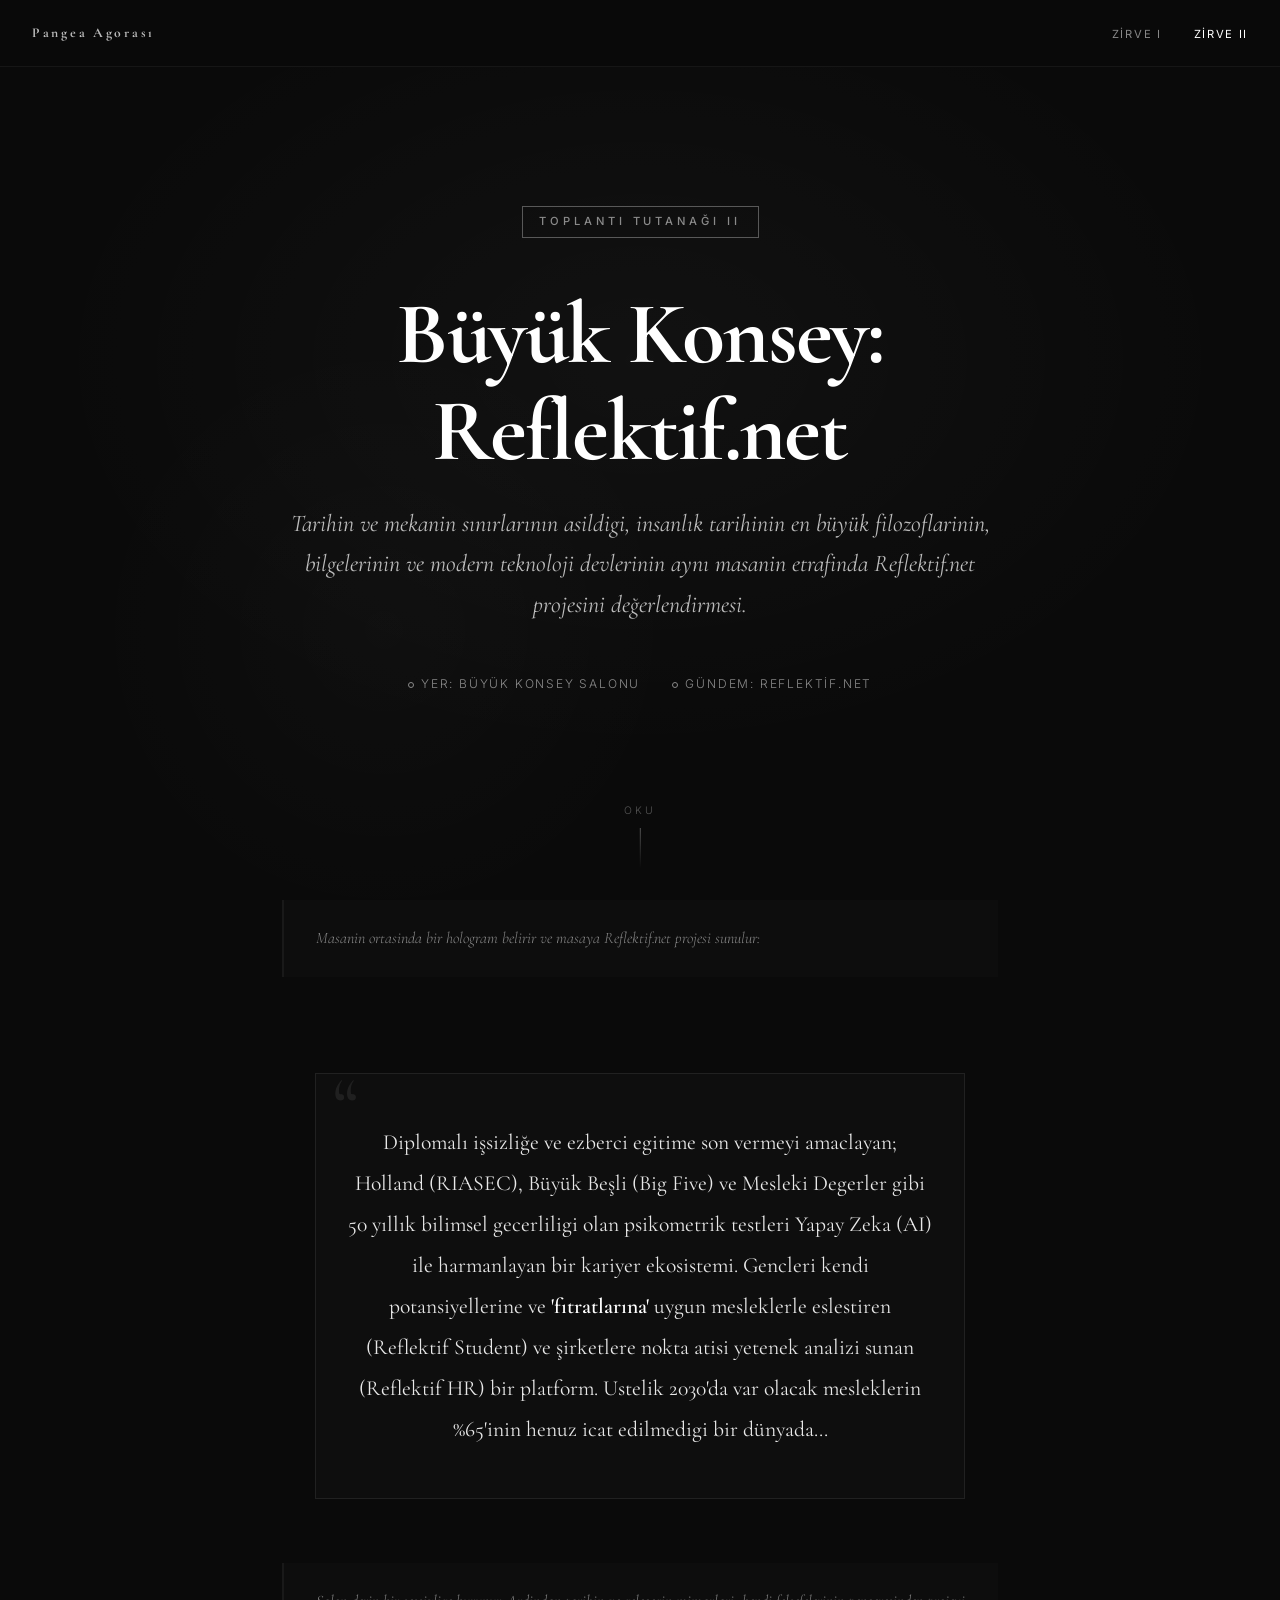
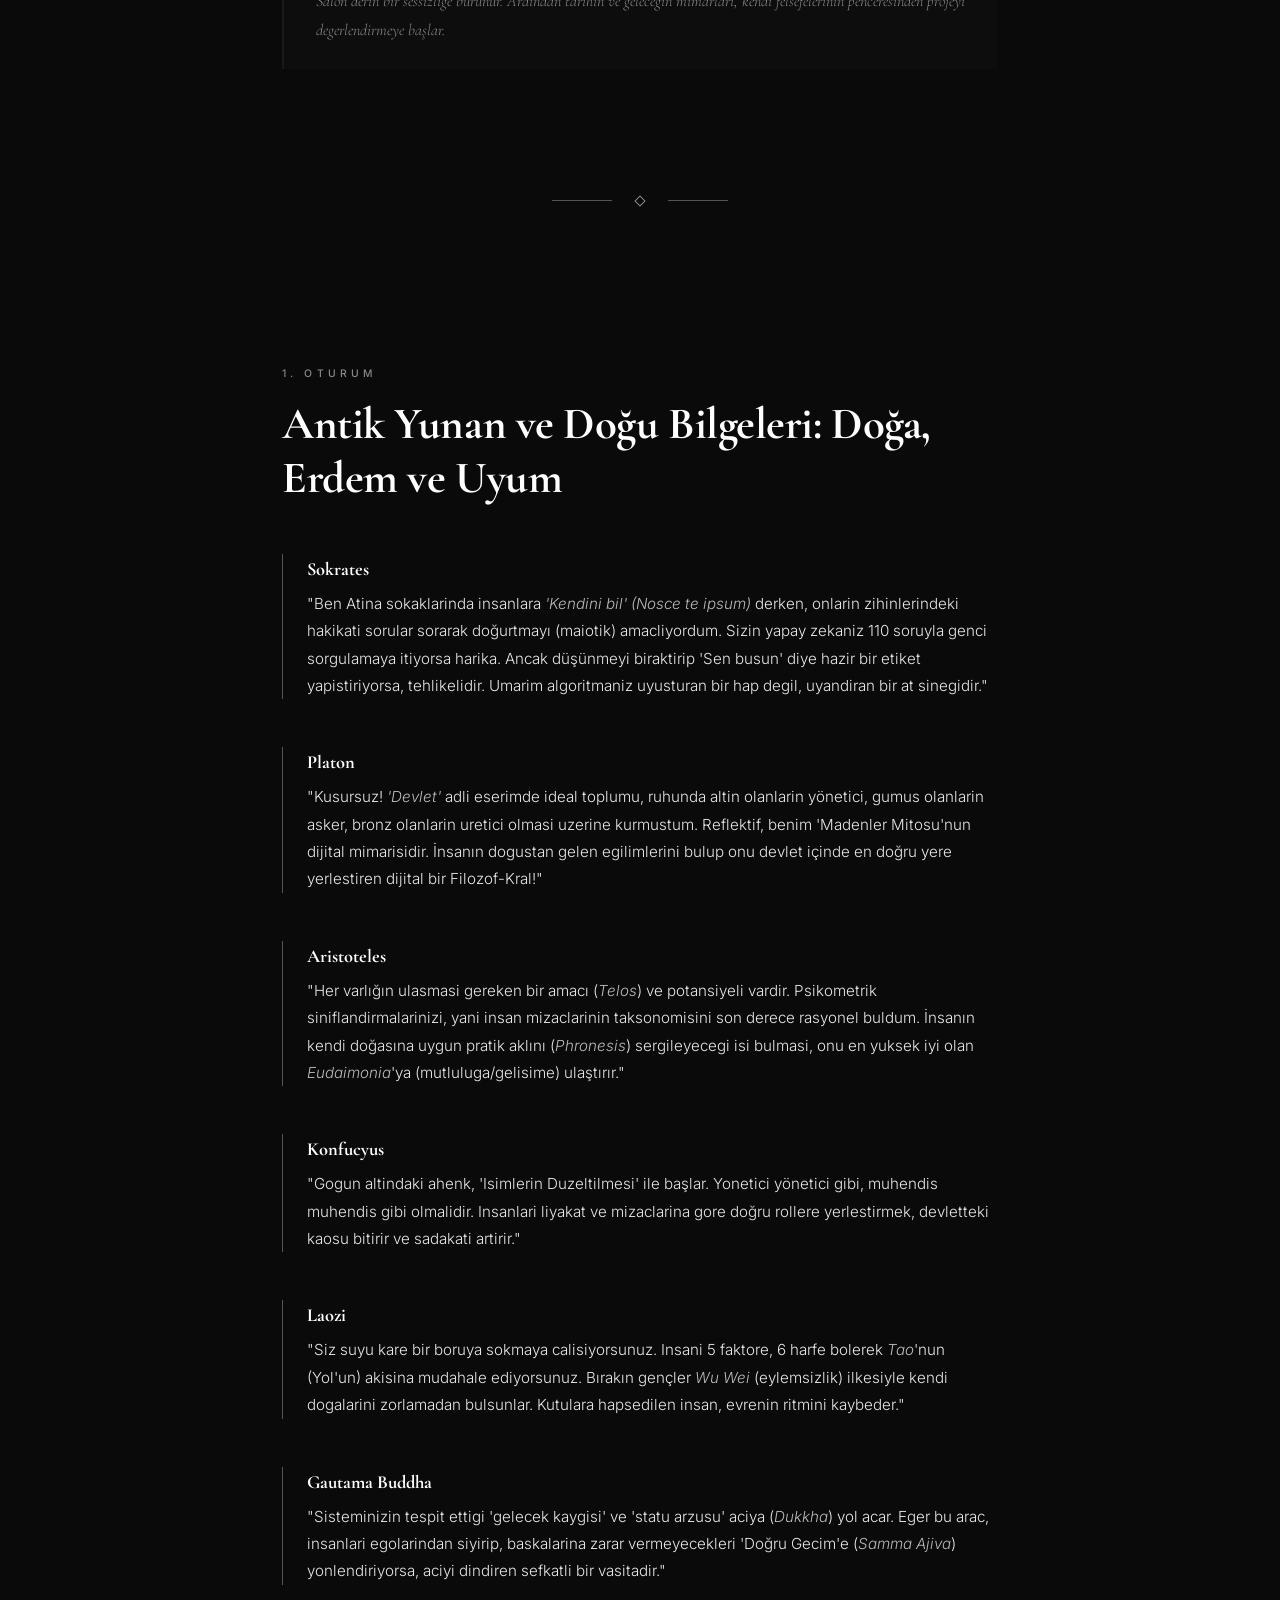
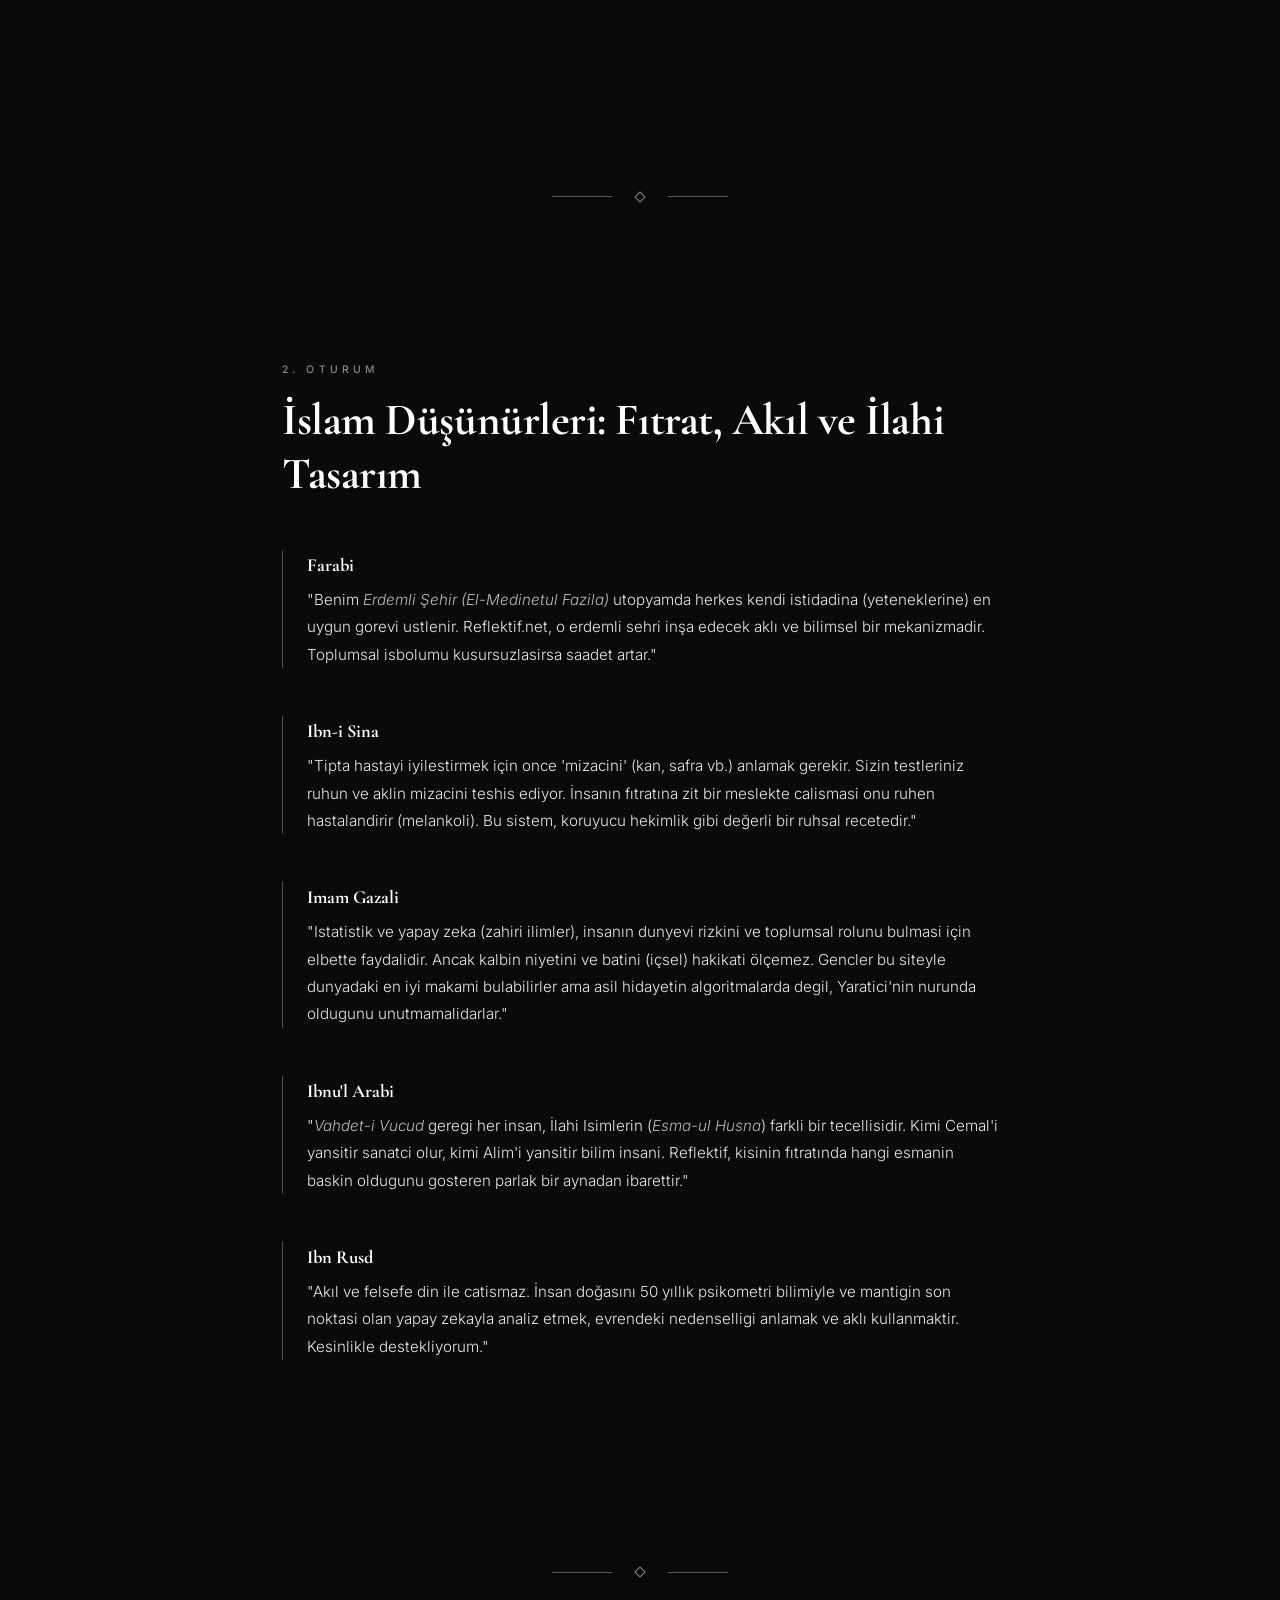
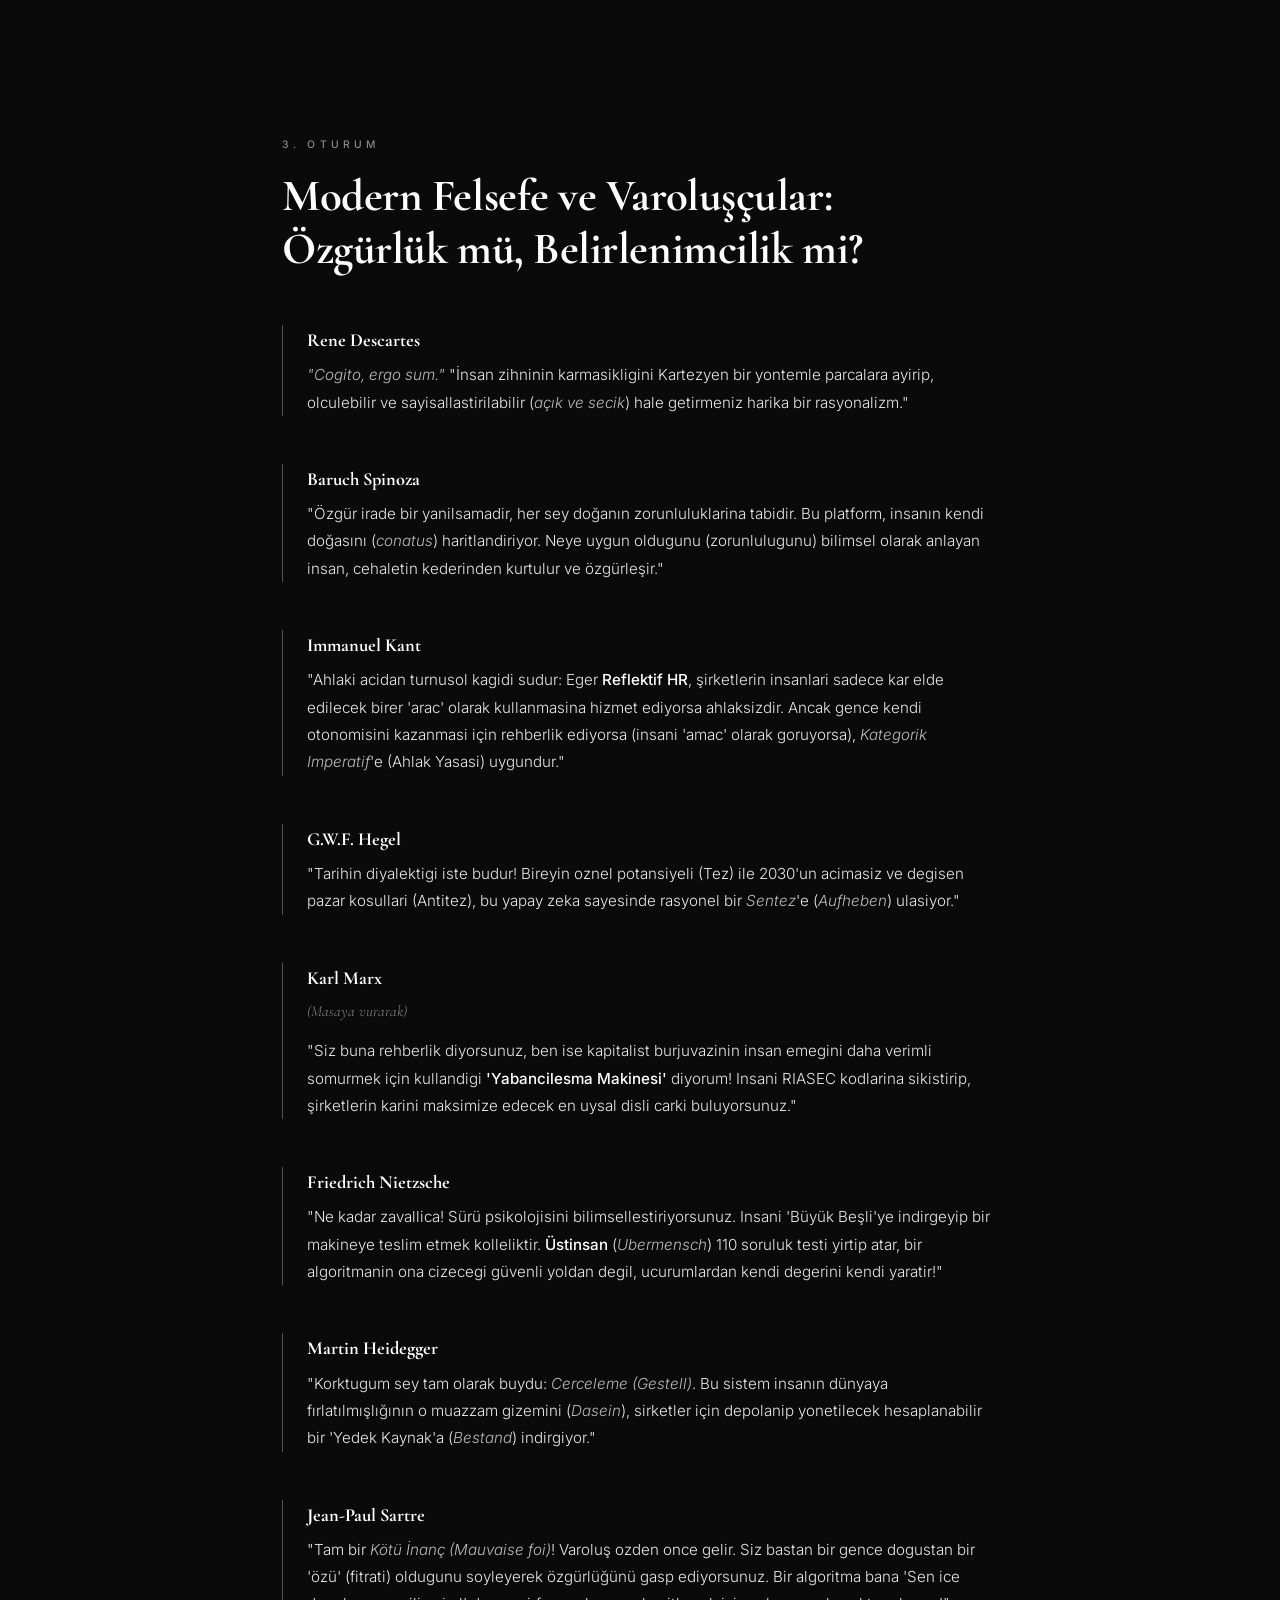
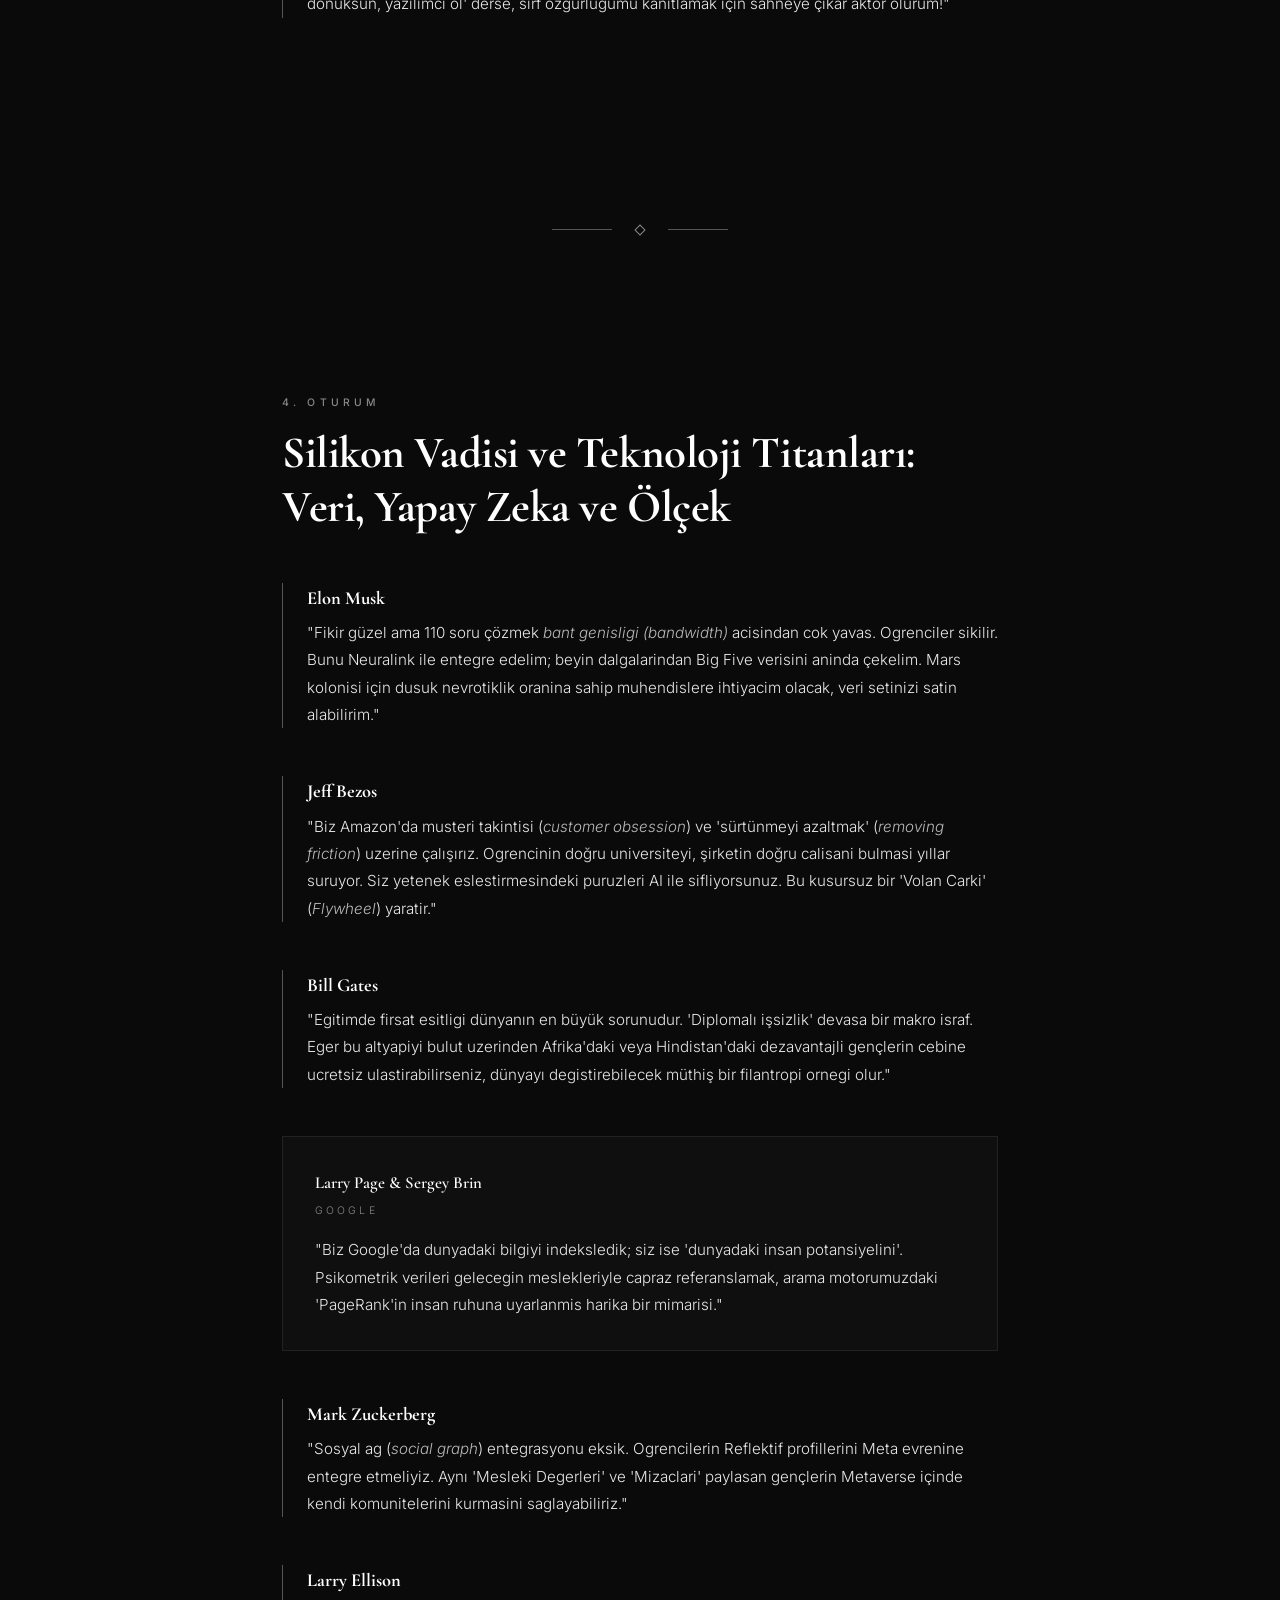
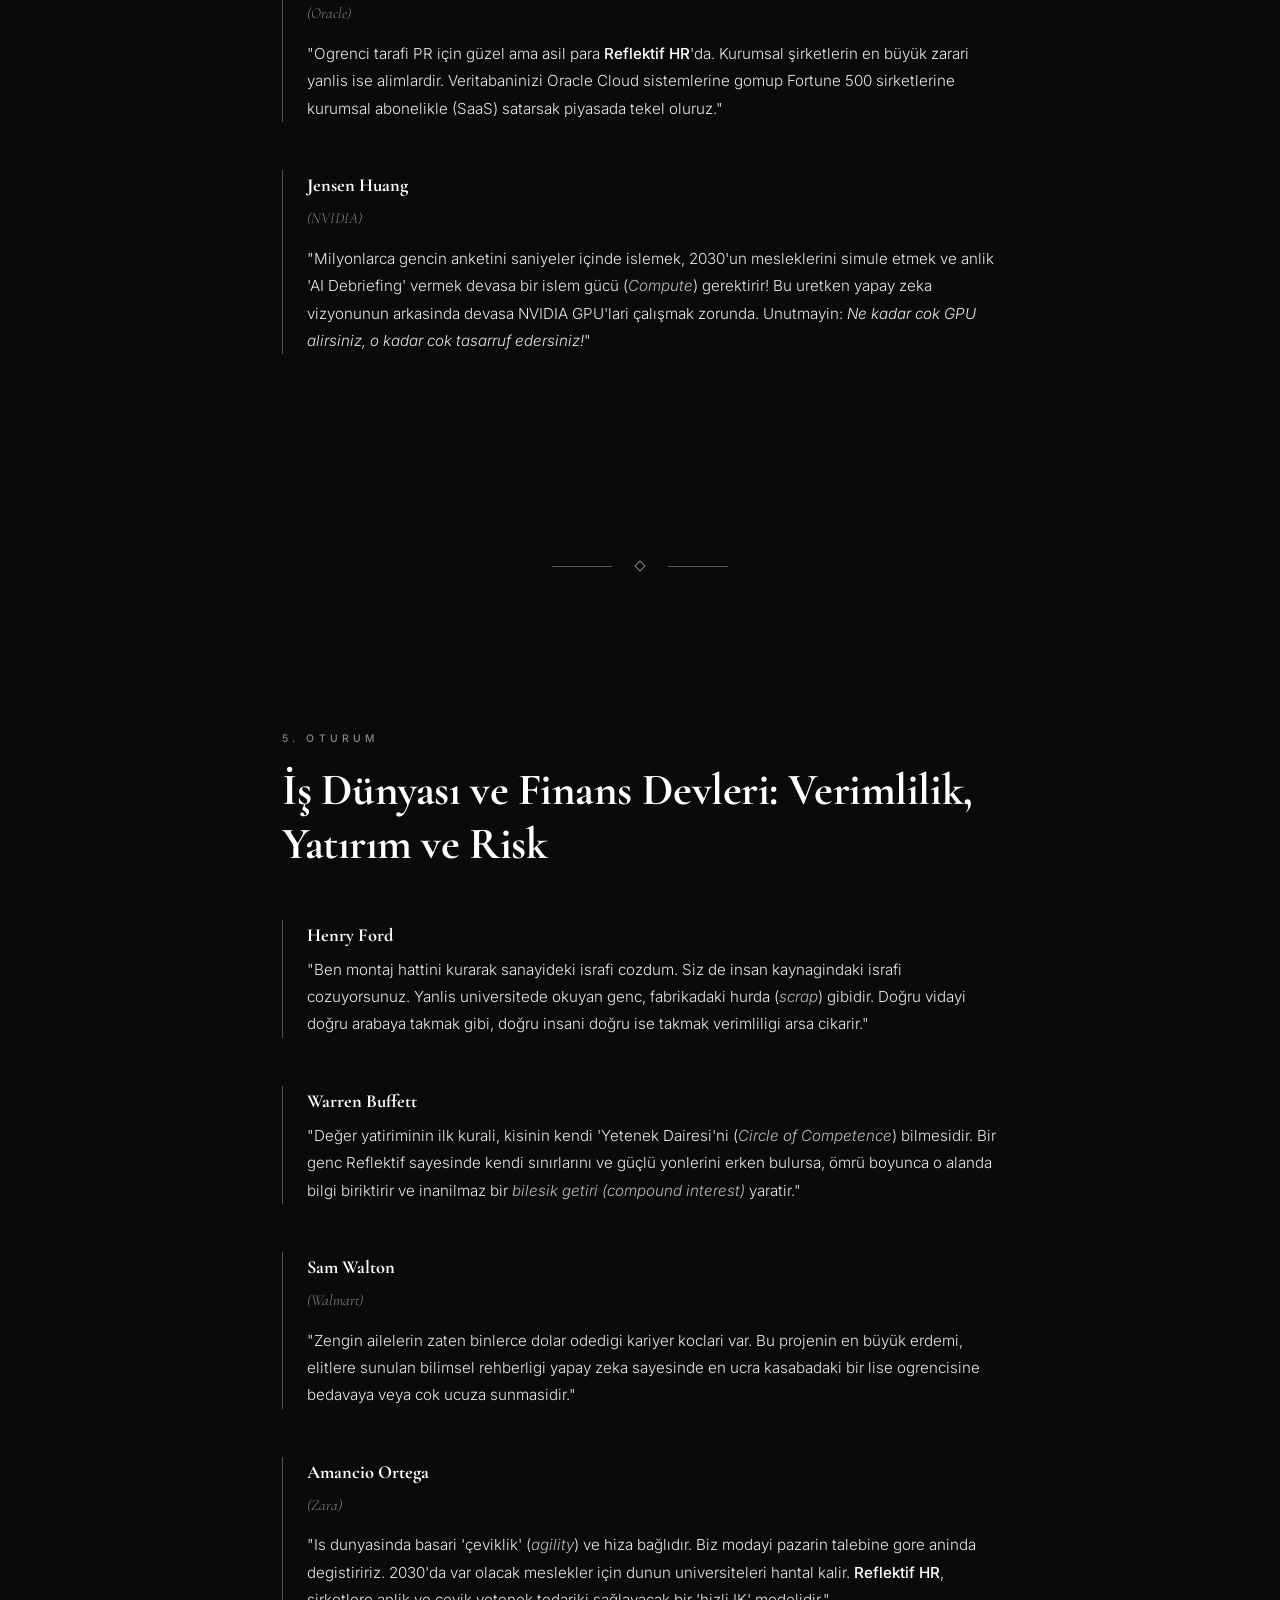
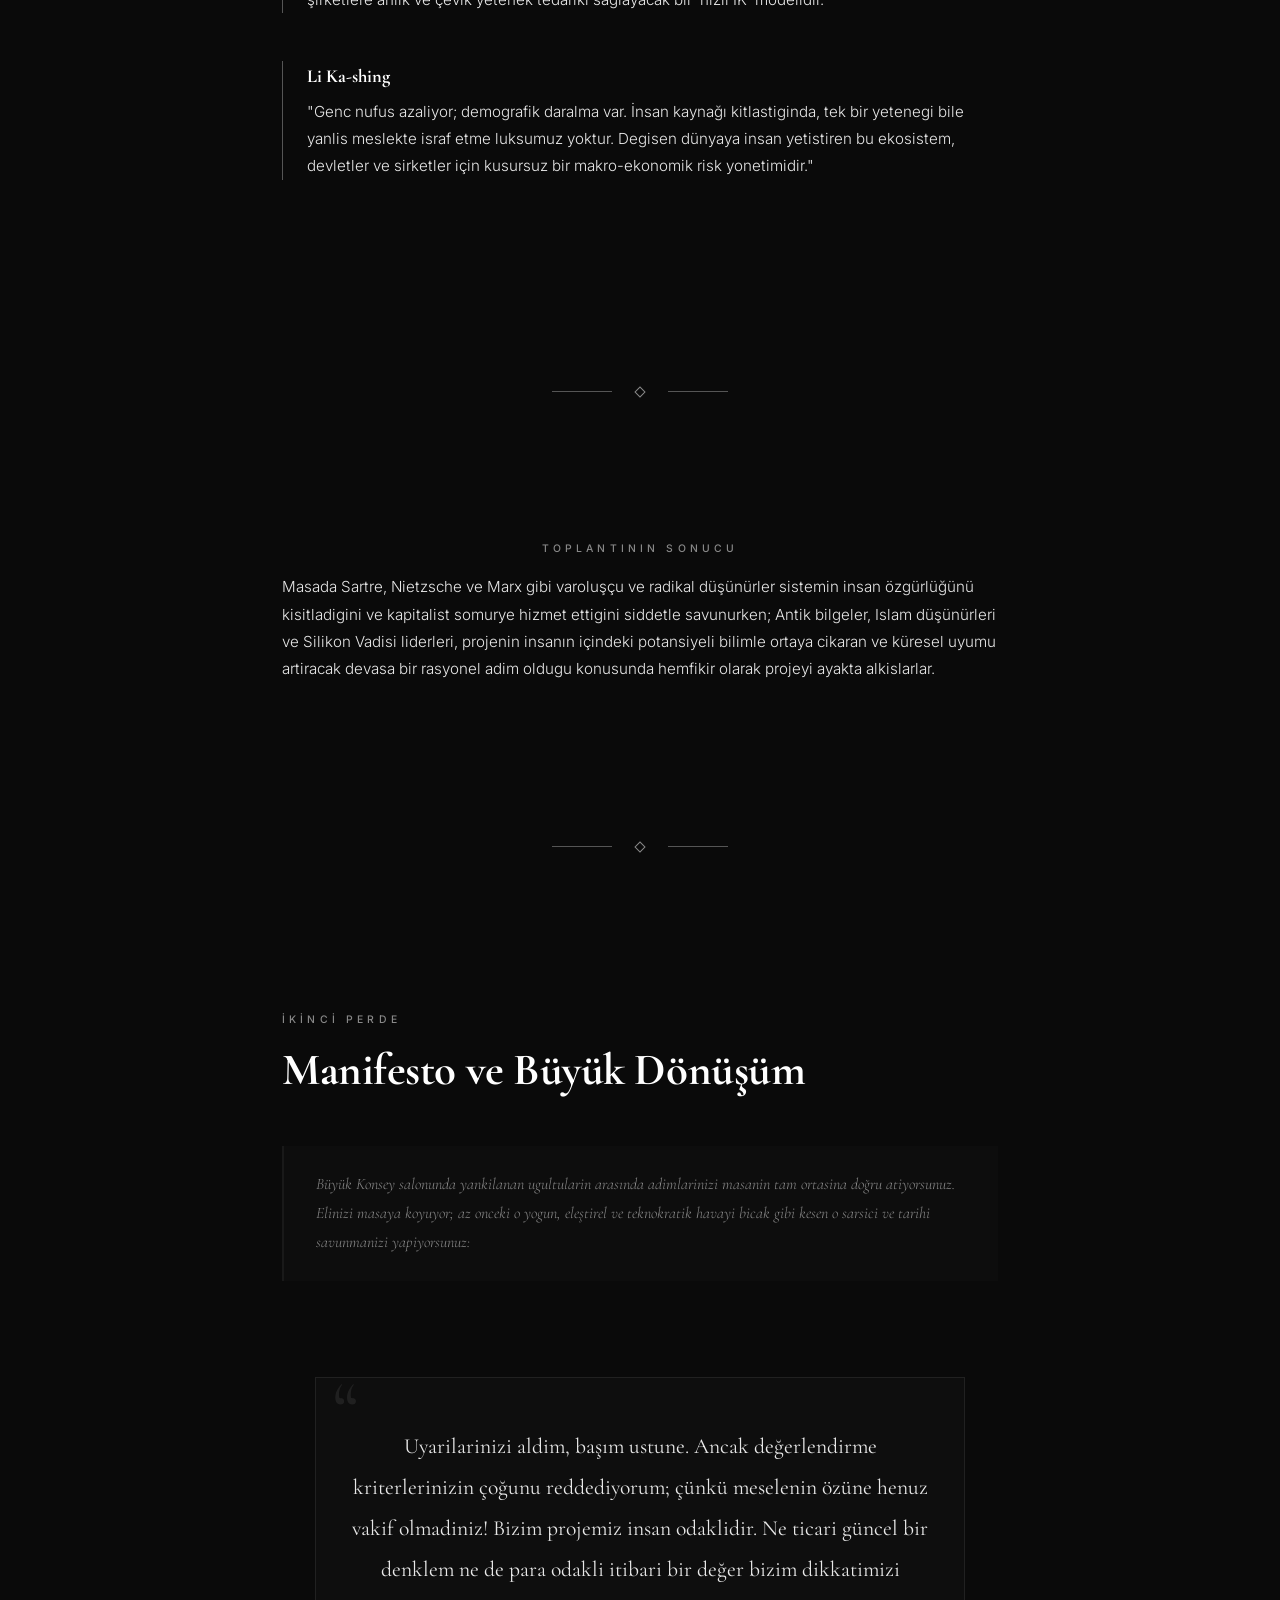
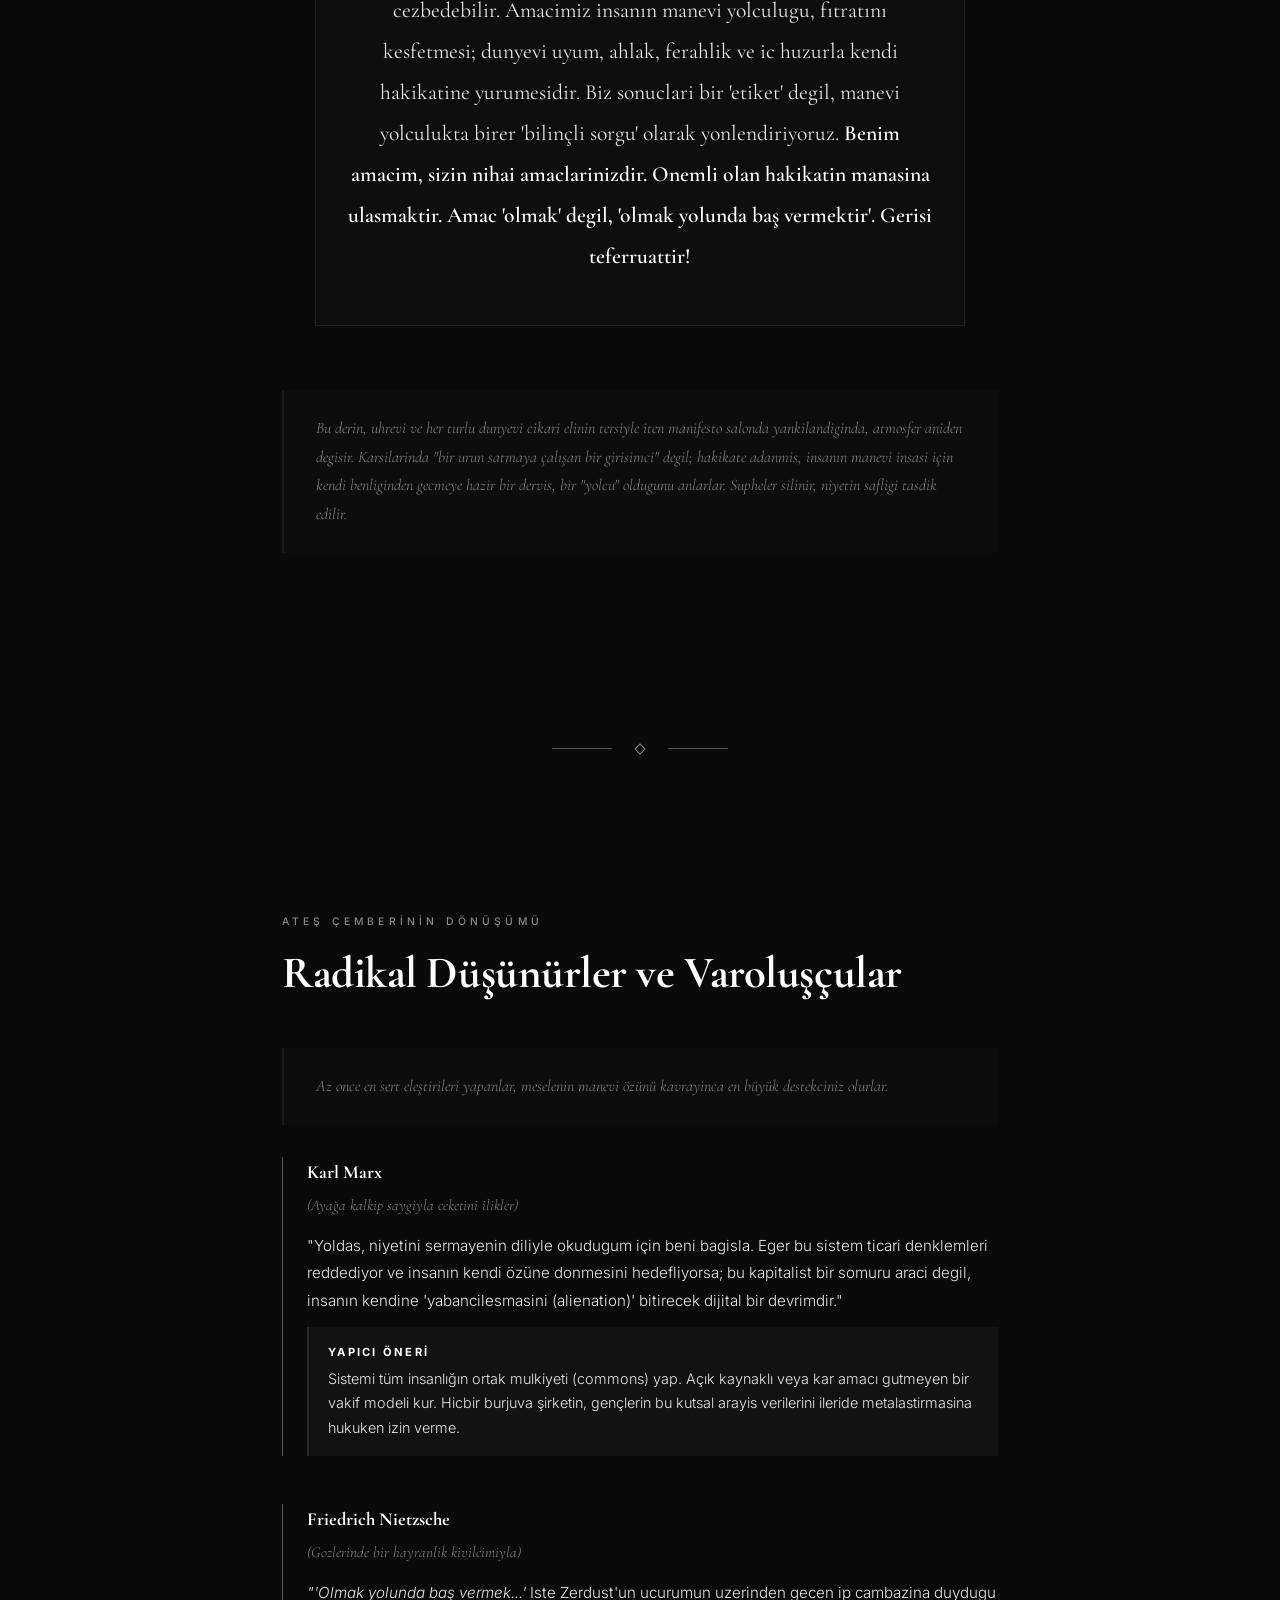
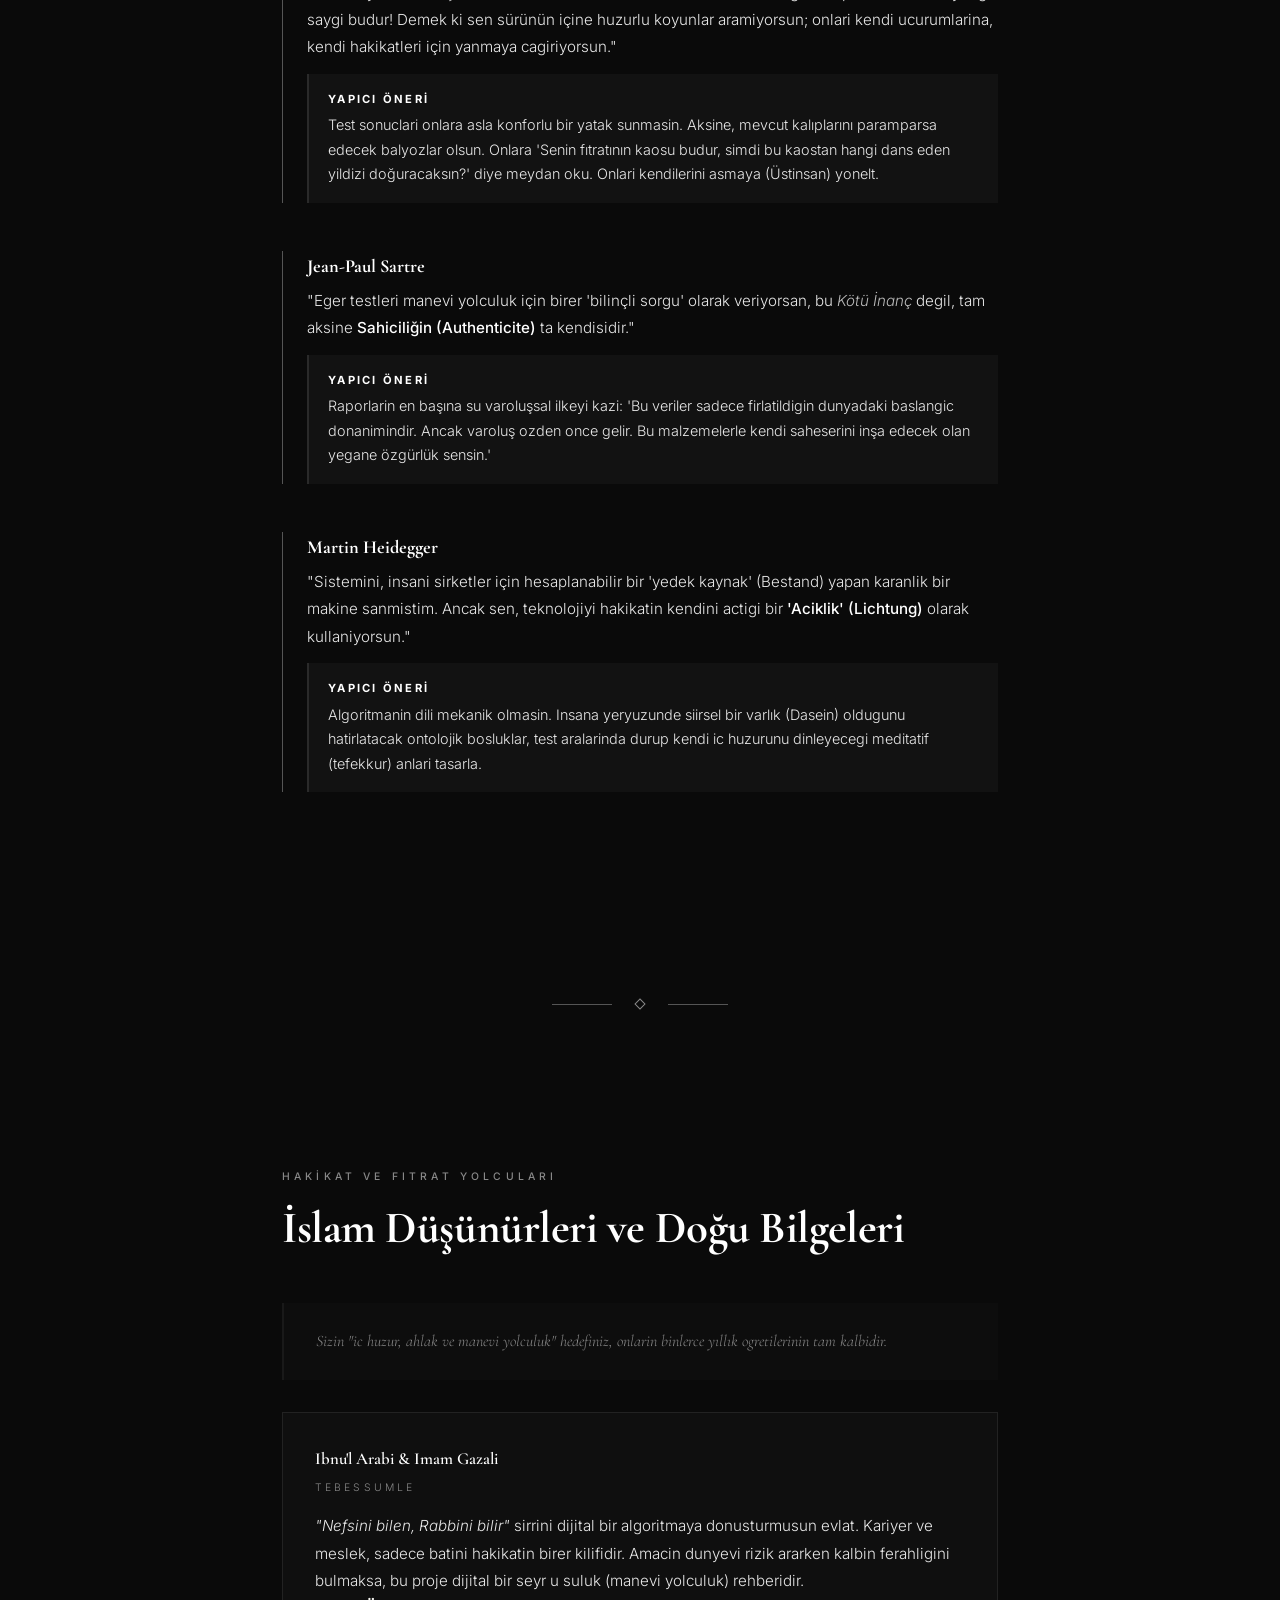
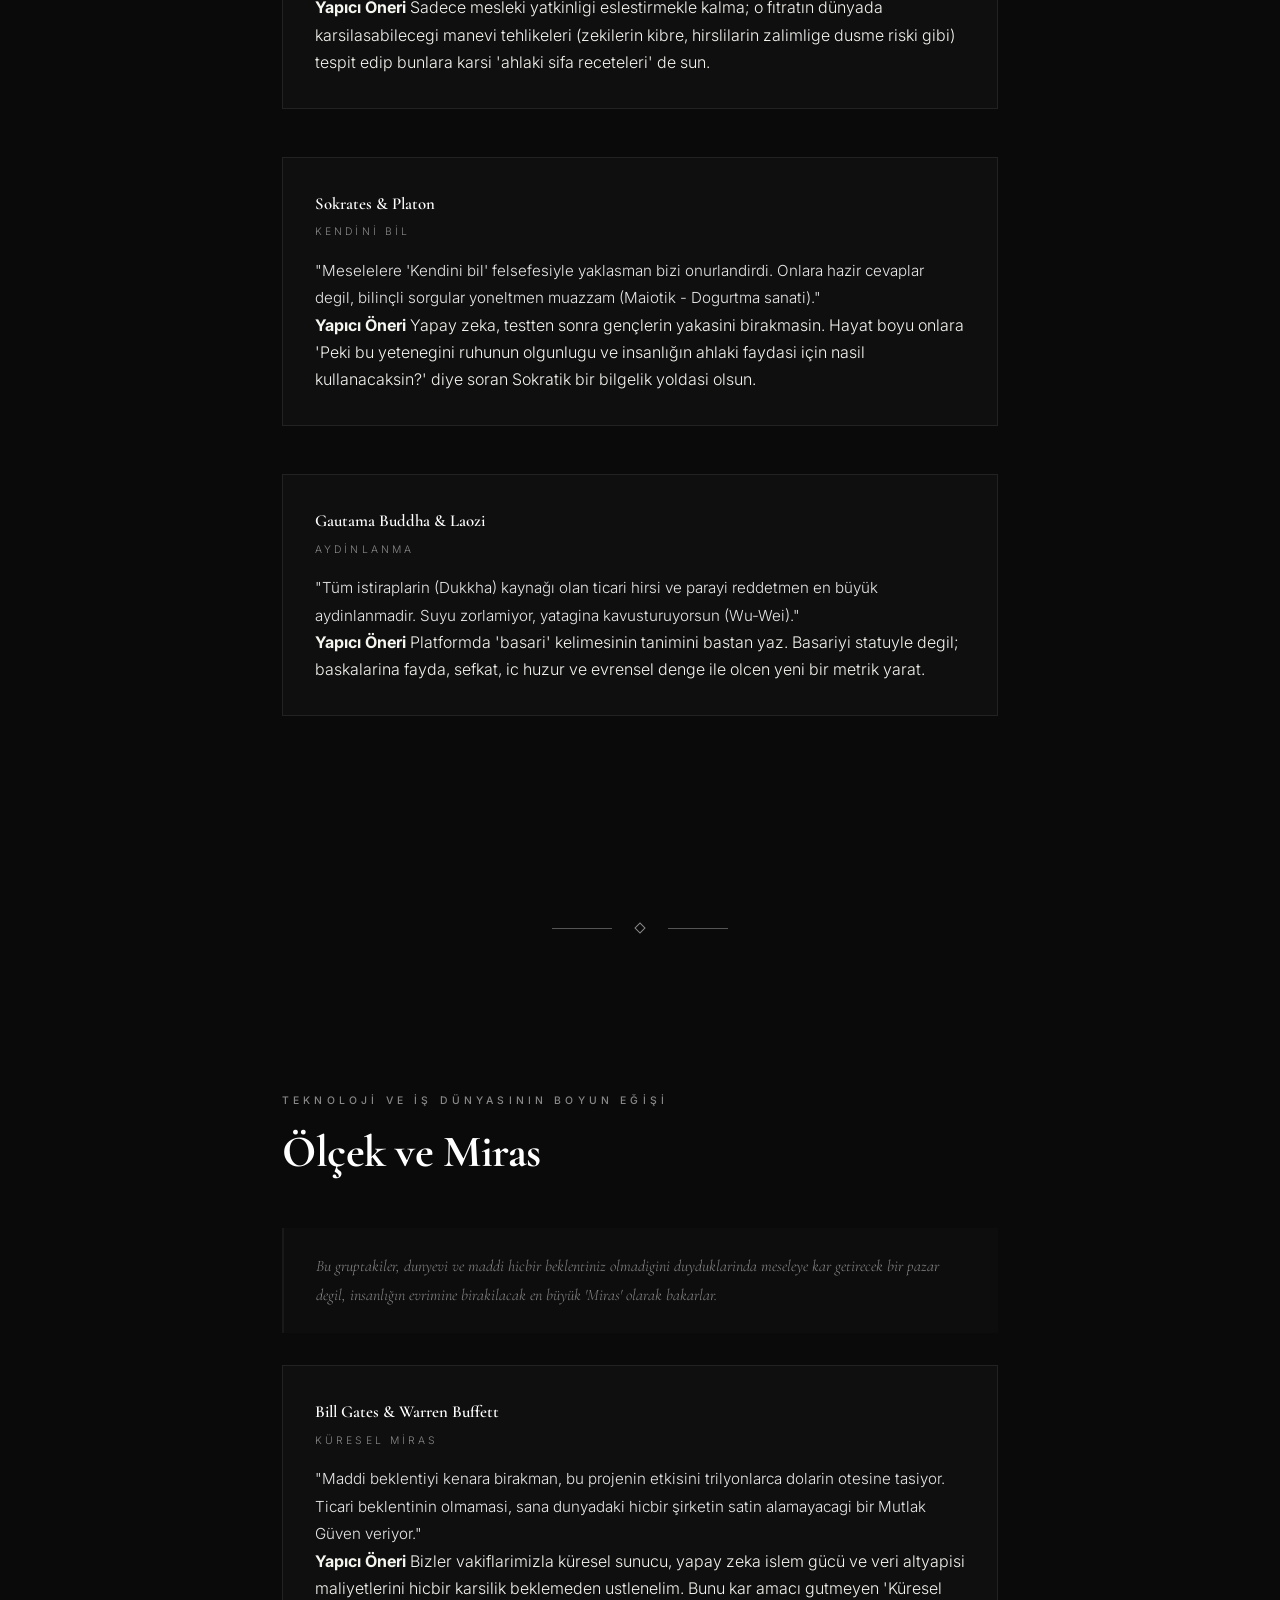
==== commit d5a4a607: "Fix Turkish character encoding in all HTML files Replace ASCII substitutions with proper Turkish cha" ====
--- a/buyuk-konsey.html
+++ b/buyuk-konsey.html
@@ -3,8 +3,8 @@
 <head>
     <meta charset="UTF-8">
     <meta name="viewport" content="width=device-width, initial-scale=1.0">
-    <title>Pangea Agorasi — Buyuk Konsey: Reflektif.net</title>
-    <meta name="description" content="Tarihin en buyuk filozoflari ve modern teknoloji devleri Reflektif.net projesini degerlendiriyor. Buyuk Konsey Toplanti Tutanagi.">
+    <title>Pangea Agorası — Büyük Konsey: Reflektif.net</title>
+    <meta name="description" content="Tarihin en büyük filozoflari ve modern teknoloji devleri Reflektif.net projesini değerlendiriyor. Büyük Konsey Toplantı Tutanağı.">
     <link rel="preconnect" href="https://fonts.googleapis.com">
     <link rel="preconnect" href="https://fonts.gstatic.com" crossorigin>
     <link href="https://fonts.googleapis.com/css2?family=Cormorant+Garamond:ital,wght@0,400;0,600;0,700;1,400;1,600&family=Inter:wght@300;400;500&display=swap" rel="stylesheet">
@@ -13,7 +13,7 @@
 <body>
 
     <nav class="site-nav">
-        <a href="index.html" class="nav-logo">Pangea Agorasi</a>
+        <a href="index.html" class="nav-logo">Pangea Agorası</a>
         <ul class="nav-links">
             <li><a href="zirve-1.html">Zirve I</a></li>
             <li><a href="buyuk-konsey.html" class="active">Zirve II</a></li>
@@ -24,12 +24,12 @@
     <!-- HERO                                    -->
     <!-- ═══════════════════════════════════════ -->
     <header class="hero">
-        <span class="hero-badge">Toplanti Tutanagi II</span>
-        <h1>Buyuk Konsey: Reflektif.net</h1>
-        <p class="hero-subtitle">Tarihin ve mekanin sinirlarinin asildigi, insanlik tarihinin en buyuk filozoflarinin, bilgelerinin ve modern teknoloji devlerinin ayni masanin etrafinda Reflektif.net projesini degerlendirmesi.</p>
+        <span class="hero-badge">Toplantı Tutanağı II</span>
+        <h1>Büyük Konsey: Reflektif.net</h1>
+        <p class="hero-subtitle">Tarihin ve mekanin sınırlarının asildigi, insanlık tarihinin en büyük filozoflarinin, bilgelerinin ve modern teknoloji devlerinin aynı masanin etrafinda Reflektif.net projesini değerlendirmesi.</p>
         <div class="hero-meta">
-            <span>Yer: Buyuk Konsey Salonu</span>
-            <span>Gundem: Reflektif.net</span>
+            <span>Yer: Büyük Konsey Salonu</span>
+            <span>Gündem: Reflektif.net</span>
         </div>
         <div class="scroll-indicator">
             <span>Oku</span>
@@ -49,12 +49,12 @@
 
         <div class="manifesto">
             <div class="manifesto-text">
-                Diplomali issizlige ve ezberci egitime son vermeyi amaclayan; Holland (RIASEC), Buyuk Besli (Big Five) ve Mesleki Degerler gibi 50 yillik bilimsel gecerliligi olan psikometrik testleri Yapay Zeka (AI) ile harmanlayan bir kariyer ekosistemi. Gencleri kendi potansiyellerine ve <strong>'fitratlarena'</strong> uygun mesleklerle eslestiren (Reflektif Student) ve sirketlere nokta atisi yetenek analizi sunan (Reflektif HR) bir platform. Ustelik 2030'da var olacak mesleklerin %65'inin henuz icat edilmedigi bir dunyada...
+                Diplomalı işsizliğe ve ezberci egitime son vermeyi amaclayan; Holland (RIASEC), Büyük Beşli (Big Five) ve Mesleki Degerler gibi 50 yıllık bilimsel gecerliligi olan psikometrik testleri Yapay Zeka (AI) ile harmanlayan bir kariyer ekosistemi. Gencleri kendi potansiyellerine ve <strong>'fıtratlarına'</strong> uygun mesleklerle eslestiren (Reflektif Student) ve şirketlere nokta atisi yetenek analizi sunan (Reflektif HR) bir platform. Ustelik 2030'da var olacak mesleklerin %65'inin henuz icat edilmedigi bir dünyada...
             </div>
         </div>
 
         <div class="stage-direction">
-            Salon derin bir sessizlige burunur. Ardindan tarihin ve gelecegin mimarlari, kendi felsefelerinin penceresinden projeyi degerlendirmeye baslar.
+            Salon derin bir sessizlige burunur. Ardindan tarihin ve gelecegin mimarlari, kendi felsefelerinin penceresinden projeyi degerlendirmeye başlar.
         </div>
 
         <!-- OTURUM 1 -->
@@ -62,36 +62,36 @@
 
         <section class="session">
             <div class="session-number">1. Oturum</div>
-            <h2 class="session-title">Antik Yunan ve Dogu Bilgeleri: Doga, Erdem ve Uyum</h2>
+            <h2 class="session-title">Antik Yunan ve Doğu Bilgeleri: Doğa, Erdem ve Uyum</h2>
 
             <div class="speech">
                 <div class="speaker">Sokrates</div>
-                <p>"Ben Atina sokaklarinda insanlara <span class="term">'Kendini bil' (Nosce te ipsum)</span> derken, onlarin zihinlerindeki hakikati sorular sorarak dogurtmayi (maiotik) amacliyordum. Sizin yapay zekaniz 110 soruyla genci sorgulamaya itiyorsa harika. Ancak dusunmeyi biraktirip 'Sen busun' diye hazir bir etiket yapistiriyorsa, tehlikelidir. Umarim algoritmaniz uyusturan bir hap degil, uyandiran bir at sinegidir."</p>
+                <p>"Ben Atina sokaklarinda insanlara <span class="term">'Kendini bil' (Nosce te ipsum)</span> derken, onlarin zihinlerindeki hakikati sorular sorarak doğurtmayı (maiotik) amacliyordum. Sizin yapay zekaniz 110 soruyla genci sorgulamaya itiyorsa harika. Ancak düşünmeyi biraktirip 'Sen busun' diye hazir bir etiket yapistiriyorsa, tehlikelidir. Umarim algoritmaniz uyusturan bir hap degil, uyandiran bir at sinegidir."</p>
             </div>
 
             <div class="speech">
                 <div class="speaker">Platon</div>
-                <p>"Kusursuz! <span class="term">'Devlet'</span> adli eserimde ideal toplumu, ruhunda altin olanlarin yonetici, gumus olanlarin asker, bronz olanlarin uretici olmasi uzerine kurmustum. Reflektif, benim 'Madenler Mitosu'nun dijital mimarisidir. Insanin dogustan gelen egilimlerini bulup onu devlet icinde en dogru yere yerlestiren dijital bir Filozof-Kral!"</p>
+                <p>"Kusursuz! <span class="term">'Devlet'</span> adli eserimde ideal toplumu, ruhunda altin olanlarin yönetici, gumus olanlarin asker, bronz olanlarin uretici olmasi uzerine kurmustum. Reflektif, benim 'Madenler Mitosu'nun dijital mimarisidir. İnsanın dogustan gelen egilimlerini bulup onu devlet içinde en doğru yere yerlestiren dijital bir Filozof-Kral!"</p>
             </div>
 
             <div class="speech">
                 <div class="speaker">Aristoteles</div>
-                <p>"Her varligin ulasmasi gereken bir amaci (<span class="term">Telos</span>) ve potansiyeli vardir. Psikometrik siniflandirmalarinizi, yani insan mizaclarinin taksonomisini son derece rasyonel buldum. Insanin kendi dogasina uygun pratik aklini (<span class="term">Phronesis</span>) sergileyecegi isi bulmasi, onu en yuksek iyi olan <span class="term">Eudaimonia</span>'ya (mutluluga/gelisime) ulastirir."</p>
+                <p>"Her varlığın ulasmasi gereken bir amacı (<span class="term">Telos</span>) ve potansiyeli vardir. Psikometrik siniflandirmalarinizi, yani insan mizaclarinin taksonomisini son derece rasyonel buldum. İnsanın kendi doğasına uygun pratik aklını (<span class="term">Phronesis</span>) sergileyecegi isi bulmasi, onu en yuksek iyi olan <span class="term">Eudaimonia</span>'ya (mutluluga/gelisime) ulaştırır."</p>
             </div>
 
             <div class="speech">
                 <div class="speaker">Konfucyus</div>
-                <p>"Gogun altindaki ahenk, 'Isimlerin Duzeltilmesi' ile baslar. Yonetici yonetici gibi, muhendis muhendis gibi olmalidir. Insanlari liyakat ve mizaclarina gore dogru rollere yerlestirmek, devletteki kaosu bitirir ve sadakati artirir."</p>
+                <p>"Gogun altindaki ahenk, 'Isimlerin Duzeltilmesi' ile başlar. Yonetici yönetici gibi, muhendis muhendis gibi olmalidir. Insanlari liyakat ve mizaclarina gore doğru rollere yerlestirmek, devletteki kaosu bitirir ve sadakati artirir."</p>
             </div>
 
             <div class="speech">
                 <div class="speaker">Laozi</div>
-                <p>"Siz suyu kare bir boruya sokmaya calisiyorsunuz. Insani 5 faktore, 6 harfe bolerek <span class="term">Tao</span>'nun (Yol'un) akisina mudahale ediyorsunuz. Birakin gencler <span class="term">Wu Wei</span> (eylemsizlik) ilkesiyle kendi dogalarini zorlamadan bulsunlar. Kutulara hapsedilen insan, evrenin ritmini kaybeder."</p>
+                <p>"Siz suyu kare bir boruya sokmaya calisiyorsunuz. Insani 5 faktore, 6 harfe bolerek <span class="term">Tao</span>'nun (Yol'un) akisina mudahale ediyorsunuz. Bırakın gençler <span class="term">Wu Wei</span> (eylemsizlik) ilkesiyle kendi dogalarini zorlamadan bulsunlar. Kutulara hapsedilen insan, evrenin ritmini kaybeder."</p>
             </div>
 
             <div class="speech">
                 <div class="speaker">Gautama Buddha</div>
-                <p>"Sisteminizin tespit ettigi 'gelecek kaygisi' ve 'statu arzusu' aciya (<span class="term">Dukkha</span>) yol acar. Eger bu arac, insanlari egolarindan siyirip, baskalarina zarar vermeyecekleri 'Dogru Gecim'e (<span class="term">Samma Ajiva</span>) yonlendiriyorsa, aciyi dindiren sefkatli bir vasitadir."</p>
+                <p>"Sisteminizin tespit ettigi 'gelecek kaygisi' ve 'statu arzusu' aciya (<span class="term">Dukkha</span>) yol acar. Eger bu arac, insanlari egolarindan siyirip, baskalarina zarar vermeyecekleri 'Doğru Gecim'e (<span class="term">Samma Ajiva</span>) yonlendiriyorsa, aciyi dindiren sefkatli bir vasitadir."</p>
             </div>
         </section>
 
@@ -100,31 +100,31 @@
 
         <section class="session">
             <div class="session-number">2. Oturum</div>
-            <h2 class="session-title">Islam Dusunurleri: Fitrat, Akil ve Ilahi Tasarim</h2>
+            <h2 class="session-title">İslam Düşünürleri: Fıtrat, Akıl ve İlahi Tasarım</h2>
 
             <div class="speech">
                 <div class="speaker">Farabi</div>
-                <p>"Benim <span class="term">Erdemli Sehir (El-Medinetul Fazila)</span> utopyamda herkes kendi istidadina (yeteneklerine) en uygun gorevi ustlenir. Reflektif.net, o erdemli sehri insa edecek akli ve bilimsel bir mekanizmadir. Toplumsal isbolumu kusursuzlasirsa saadet artar."</p>
+                <p>"Benim <span class="term">Erdemli Şehir (El-Medinetul Fazila)</span> utopyamda herkes kendi istidadina (yeteneklerine) en uygun gorevi ustlenir. Reflektif.net, o erdemli sehri inşa edecek aklı ve bilimsel bir mekanizmadir. Toplumsal isbolumu kusursuzlasirsa saadet artar."</p>
             </div>
 
             <div class="speech">
                 <div class="speaker">Ibn-i Sina</div>
-                <p>"Tipta hastayi iyilestirmek icin once 'mizacini' (kan, safra vb.) anlamak gerekir. Sizin testleriniz ruhun ve aklin mizacini teshis ediyor. Insanin fitratina zit bir meslekte calismasi onu ruhen hastalandirir (melankoli). Bu sistem, koruyucu hekimlik gibi degerli bir ruhsal recetedir."</p>
+                <p>"Tipta hastayi iyilestirmek için once 'mizacini' (kan, safra vb.) anlamak gerekir. Sizin testleriniz ruhun ve aklin mizacini teshis ediyor. İnsanın fıtratına zit bir meslekte calismasi onu ruhen hastalandirir (melankoli). Bu sistem, koruyucu hekimlik gibi değerli bir ruhsal recetedir."</p>
             </div>
 
             <div class="speech">
                 <div class="speaker">Imam Gazali</div>
-                <p>"Istatistik ve yapay zeka (zahiri ilimler), insanin dunyevi rizkini ve toplumsal rolunu bulmasi icin elbette faydalidir. Ancak kalbin niyetini ve batini (icsel) hakikati olcemez. Gencler bu siteyle dunyadaki en iyi makami bulabilirler ama asil hidayetin algoritmalarda degil, Yaratici'nin nurunda oldugunu unutmamalidarlar."</p>
+                <p>"Istatistik ve yapay zeka (zahiri ilimler), insanın dunyevi rizkini ve toplumsal rolunu bulmasi için elbette faydalidir. Ancak kalbin niyetini ve batini (içsel) hakikati ölçemez. Gencler bu siteyle dunyadaki en iyi makami bulabilirler ama asil hidayetin algoritmalarda degil, Yaratici'nin nurunda oldugunu unutmamalidarlar."</p>
             </div>
 
             <div class="speech">
                 <div class="speaker">Ibnu'l Arabi</div>
-                <p>"<span class="term">Vahdet-i Vucud</span> geregi her insan, Ilahi Isimlerin (<span class="term">Esma-ul Husna</span>) farkli bir tecellisidir. Kimi Cemal'i yansitir sanatci olur, kimi Alim'i yansitir bilim insani. Reflektif, kisinin fitratinda hangi esmanin baskin oldugunu gosteren parlak bir aynadan ibarettir."</p>
+                <p>"<span class="term">Vahdet-i Vucud</span> geregi her insan, İlahi Isimlerin (<span class="term">Esma-ul Husna</span>) farkli bir tecellisidir. Kimi Cemal'i yansitir sanatci olur, kimi Alim'i yansitir bilim insani. Reflektif, kisinin fıtratında hangi esmanin baskin oldugunu gosteren parlak bir aynadan ibarettir."</p>
             </div>
 
             <div class="speech">
                 <div class="speaker">Ibn Rusd</div>
-                <p>"Akil ve felsefe din ile catismaz. Insan dogasini 50 yillik psikometri bilimiyle ve mantigin son noktasi olan yapay zekayla analiz etmek, evrendeki nedenselligi anlamak ve akli kullanmaktir. Kesinlikle destekliyorum."</p>
+                <p>"Akıl ve felsefe din ile catismaz. İnsan doğasını 50 yıllık psikometri bilimiyle ve mantigin son noktasi olan yapay zekayla analiz etmek, evrendeki nedenselligi anlamak ve aklı kullanmaktir. Kesinlikle destekliyorum."</p>
             </div>
         </section>
 
@@ -133,21 +133,21 @@
 
         <section class="session">
             <div class="session-number">3. Oturum</div>
-            <h2 class="session-title">Modern Felsefe ve Varoluscular: Ozgurluk mu, Belirlenimcilik mi?</h2>
+            <h2 class="session-title">Modern Felsefe ve Varoluşçular: Özgürlük mü, Belirlenimcilik mi?</h2>
 
             <div class="speech">
                 <div class="speaker">Rene Descartes</div>
-                <p><span class="term">"Cogito, ergo sum."</span> "Insan zihninin karmasikligini Kartezyen bir yontemle parcalara ayirip, olculebilir ve sayisallastirilabilir (<span class="term">acik ve secik</span>) hale getirmeniz harika bir rasyonalizm."</p>
+                <p><span class="term">"Cogito, ergo sum."</span> "İnsan zihninin karmasikligini Kartezyen bir yontemle parcalara ayirip, olculebilir ve sayisallastirilabilir (<span class="term">açık ve secik</span>) hale getirmeniz harika bir rasyonalizm."</p>
             </div>
 
             <div class="speech">
                 <div class="speaker">Baruch Spinoza</div>
-                <p>"Ozgur irade bir yanilsamadir, her sey doganin zorunluluklarina tabidir. Bu platform, insanin kendi dogasini (<span class="term">conatus</span>) haritlandiriyor. Neye uygun oldugunu (zorunlulugunu) bilimsel olarak anlayan insan, cehaletin kederinden kurtulur ve ozgurlesir."</p>
+                <p>"Özgür irade bir yanilsamadir, her sey doğanın zorunluluklarina tabidir. Bu platform, insanın kendi doğasını (<span class="term">conatus</span>) haritlandiriyor. Neye uygun oldugunu (zorunlulugunu) bilimsel olarak anlayan insan, cehaletin kederinden kurtulur ve özgürleşir."</p>
             </div>
 
             <div class="speech">
                 <div class="speaker">Immanuel Kant</div>
-                <p>"Ahlaki acidan turnusol kagidi sudur: Eger <span class="concept">Reflektif HR</span>, sirketlerin insanlari sadece kar elde edilecek birer 'arac' olarak kullanmasina hizmet ediyorsa ahlaksizdir. Ancak gence kendi otonomisini kazanmasi icin rehberlik ediyorsa (insani 'amac' olarak goruyorsa), <span class="term">Kategorik Imperatif</span>'e (Ahlak Yasasi) uygundur."</p>
+                <p>"Ahlaki acidan turnusol kagidi sudur: Eger <span class="concept">Reflektif HR</span>, şirketlerin insanlari sadece kar elde edilecek birer 'arac' olarak kullanmasina hizmet ediyorsa ahlaksizdir. Ancak gence kendi otonomisini kazanmasi için rehberlik ediyorsa (insani 'amac' olarak goruyorsa), <span class="term">Kategorik Imperatif</span>'e (Ahlak Yasasi) uygundur."</p>
             </div>
 
             <div class="speech">
@@ -158,22 +158,22 @@
             <div class="speech">
                 <div class="speaker">Karl Marx</div>
                 <div class="speaker-note">(Masaya vurarak)</div>
-                <p>"Siz buna rehberlik diyorsunuz, ben ise kapitalist burjuvazinin insan emegini daha verimli somurmek icin kullandigi <span class="concept">'Yabancilesma Makinesi'</span> diyorum! Insani RIASEC kodlarina sikistirip, sirketlerin karini maksimize edecek en uysal disli carki buluyorsunuz."</p>
+                <p>"Siz buna rehberlik diyorsunuz, ben ise kapitalist burjuvazinin insan emegini daha verimli somurmek için kullandigi <span class="concept">'Yabancilesma Makinesi'</span> diyorum! Insani RIASEC kodlarina sikistirip, şirketlerin karini maksimize edecek en uysal disli carki buluyorsunuz."</p>
             </div>
 
             <div class="speech">
                 <div class="speaker">Friedrich Nietzsche</div>
-                <p>"Ne kadar zavallica! Suru psikolojisini bilimsellestiriyorsunuz. Insani 'Buyuk Besli'ye indirgeyip bir makineye teslim etmek kolleliktir. <span class="concept">Ustinsan</span> (<span class="term">Ubermensch</span>) 110 soruluk testi yirtip atar, bir algoritmanin ona cizecegi guvenli yoldan degil, ucurumlardan kendi degerini kendi yaratir!"</p>
+                <p>"Ne kadar zavallica! Sürü psikolojisini bilimsellestiriyorsunuz. Insani 'Büyük Beşli'ye indirgeyip bir makineye teslim etmek kolleliktir. <span class="concept">Üstinsan</span> (<span class="term">Ubermensch</span>) 110 soruluk testi yirtip atar, bir algoritmanin ona cizecegi güvenli yoldan degil, ucurumlardan kendi degerini kendi yaratir!"</p>
             </div>
 
             <div class="speech">
                 <div class="speaker">Martin Heidegger</div>
-                <p>"Korktugum sey tam olarak buydu: <span class="term">Cerceleme (Gestell)</span>. Bu sistem insanin dunyaya firlatilmisliginin o muazzam gizemini (<span class="term">Dasein</span>), sirketler icin depolanip yonetilecek hesaplanabilir bir 'Yedek Kaynak'a (<span class="term">Bestand</span>) indirgiyor."</p>
+                <p>"Korktugum sey tam olarak buydu: <span class="term">Cerceleme (Gestell)</span>. Bu sistem insanın dünyaya fırlatılmışlığının o muazzam gizemini (<span class="term">Dasein</span>), sirketler için depolanip yonetilecek hesaplanabilir bir 'Yedek Kaynak'a (<span class="term">Bestand</span>) indirgiyor."</p>
             </div>
 
             <div class="speech">
                 <div class="speaker">Jean-Paul Sartre</div>
-                <p>"Tam bir <span class="term">Kotu Inanc (Mauvaise foi)</span>! Varolus ozden once gelir. Siz bastan bir gence dogustan bir 'ozu' (fitrati) oldugunu soyleyerek ozgurlugunu gasp ediyorsunuz. Bir algoritma bana 'Sen ice donuksun, yazilimci ol' derse, sirf ozgurlugumu kanitlamak icin sahneye cikar aktor olurum!"</p>
+                <p>"Tam bir <span class="term">Kötü İnanç (Mauvaise foi)</span>! Varoluş ozden once gelir. Siz bastan bir gence dogustan bir 'özü' (fitrati) oldugunu soyleyerek özgürlüğünü gasp ediyorsunuz. Bir algoritma bana 'Sen ice donuksun, yazilimci ol' derse, sirf ozgurlugumu kanitlamak için sahneye çıkar aktor olurum!"</p>
             </div>
         </section>
 
@@ -182,21 +182,21 @@
 
         <section class="session">
             <div class="session-number">4. Oturum</div>
-            <h2 class="session-title">Silikon Vadisi ve Teknoloji Titanlari: Veri, Yapay Zeka ve Olcek</h2>
+            <h2 class="session-title">Silikon Vadisi ve Teknoloji Titanları: Veri, Yapay Zeka ve Ölçek</h2>
 
             <div class="speech">
                 <div class="speaker">Elon Musk</div>
-                <p>"Fikir guzel ama 110 soru cozmek <span class="term">bant genisligi (bandwidth)</span> acisindan cok yavas. Ogrenciler sikilir. Bunu Neuralink ile entegre edelim; beyin dalgalarindan Big Five verisini aninda cekelim. Mars kolonisi icin dusuk nevrotiklik oranina sahip muhendislere ihtiyacim olacak, veri setinizi satin alabilirim."</p>
+                <p>"Fikir güzel ama 110 soru çözmek <span class="term">bant genisligi (bandwidth)</span> acisindan cok yavas. Ogrenciler sikilir. Bunu Neuralink ile entegre edelim; beyin dalgalarindan Big Five verisini aninda çekelim. Mars kolonisi için dusuk nevrotiklik oranina sahip muhendislere ihtiyacim olacak, veri setinizi satin alabilirim."</p>
             </div>
 
             <div class="speech">
                 <div class="speaker">Jeff Bezos</div>
-                <p>"Biz Amazon'da musteri takintisi (<span class="term">customer obsession</span>) ve 'surtunmeyi azaltmak' (<span class="term">removing friction</span>) uzerine calisiriz. Ogrencinin dogru universiteyi, sirketin dogru calisani bulmasi yillar suruyor. Siz yetenek eslestirmesindeki puruzleri AI ile sifliyorsunuz. Bu kusursuz bir 'Volan Carki' (<span class="term">Flywheel</span>) yaratir."</p>
+                <p>"Biz Amazon'da musteri takintisi (<span class="term">customer obsession</span>) ve 'sürtünmeyi azaltmak' (<span class="term">removing friction</span>) uzerine çalışırız. Ogrencinin doğru universiteyi, şirketin doğru calisani bulmasi yıllar suruyor. Siz yetenek eslestirmesindeki puruzleri AI ile sifliyorsunuz. Bu kusursuz bir 'Volan Carki' (<span class="term">Flywheel</span>) yaratir."</p>
             </div>
 
             <div class="speech">
                 <div class="speaker">Bill Gates</div>
-                <p>"Egitimde firsat esitligi dunyanin en buyuk sorunudur. 'Diplomali issizlik' devasa bir makro israf. Eger bu altyapiyi bulut uzerinden Afrika'daki veya Hindistan'daki dezavantajli genclerin cebine ucretsiz ulastirabilirseniz, dunyayi degistirebilecek muthis bir filantropi ornegi olur."</p>
+                <p>"Egitimde firsat esitligi dünyanın en büyük sorunudur. 'Diplomalı işsizlik' devasa bir makro israf. Eger bu altyapiyi bulut uzerinden Afrika'daki veya Hindistan'daki dezavantajli gençlerin cebine ucretsiz ulastirabilirseniz, dünyayı degistirebilecek müthiş bir filantropi ornegi olur."</p>
             </div>
 
             <div class="joint-statement">
@@ -207,19 +207,19 @@
 
             <div class="speech">
                 <div class="speaker">Mark Zuckerberg</div>
-                <p>"Sosyal ag (<span class="term">social graph</span>) entegrasyonu eksik. Ogrencilerin Reflektif profillerini Meta evrenine entegre etmeliyiz. Ayni 'Mesleki Degerleri' ve 'Mizaclari' paylasan genclerin Metaverse icinde kendi komunitelerini kurmasini saglayabiliriz."</p>
+                <p>"Sosyal ag (<span class="term">social graph</span>) entegrasyonu eksik. Ogrencilerin Reflektif profillerini Meta evrenine entegre etmeliyiz. Aynı 'Mesleki Degerleri' ve 'Mizaclari' paylasan gençlerin Metaverse içinde kendi komunitelerini kurmasini saglayabiliriz."</p>
             </div>
 
             <div class="speech">
                 <div class="speaker">Larry Ellison</div>
                 <div class="speaker-note">(Oracle)</div>
-                <p>"Ogrenci tarafi PR icin guzel ama asil para <span class="concept">Reflektif HR</span>'da. Kurumsal sirketlerin en buyuk zarari yanlis ise alimlardir. Veritabaninizi Oracle Cloud sistemlerine gomup Fortune 500 sirketlerine kurumsal abonelikle (SaaS) satarsak piyasada tekel oluruz."</p>
+                <p>"Ogrenci tarafi PR için güzel ama asil para <span class="concept">Reflektif HR</span>'da. Kurumsal şirketlerin en büyük zarari yanlis ise alimlardir. Veritabaninizi Oracle Cloud sistemlerine gomup Fortune 500 sirketlerine kurumsal abonelikle (SaaS) satarsak piyasada tekel oluruz."</p>
             </div>
 
             <div class="speech">
                 <div class="speaker">Jensen Huang</div>
                 <div class="speaker-note">(NVIDIA)</div>
-                <p>"Milyonlarca gencin anketini saniyeler icinde islemek, 2030'un mesleklerini simule etmek ve anlik 'AI Debriefing' vermek devasa bir islem gucu (<span class="term">Compute</span>) gerektirir! Bu uretken yapay zeka vizyonunun arkasinda devasa NVIDIA GPU'lari calismak zorunda. Unutmayin: <em>Ne kadar cok GPU alirsiniz, o kadar cok tasarruf edersiniz!</em>"</p>
+                <p>"Milyonlarca gencin anketini saniyeler içinde islemek, 2030'un mesleklerini simule etmek ve anlik 'AI Debriefing' vermek devasa bir islem gücü (<span class="term">Compute</span>) gerektirir! Bu uretken yapay zeka vizyonunun arkasinda devasa NVIDIA GPU'lari çalışmak zorunda. Unutmayin: <em>Ne kadar cok GPU alirsiniz, o kadar cok tasarruf edersiniz!</em>"</p>
             </div>
         </section>
 
@@ -228,33 +228,33 @@
 
         <section class="session">
             <div class="session-number">5. Oturum</div>
-            <h2 class="session-title">Is Dunyasi ve Finans Devleri: Verimlilik, Yatirim ve Risk</h2>
+            <h2 class="session-title">İş Dünyası ve Finans Devleri: Verimlilik, Yatırım ve Risk</h2>
 
             <div class="speech">
                 <div class="speaker">Henry Ford</div>
-                <p>"Ben montaj hattini kurarak sanayideki israfi cozdum. Siz de insan kaynagindaki israfi cozuyorsunuz. Yanlis universitede okuyan genc, fabrikadaki hurda (<span class="term">scrap</span>) gibidir. Dogru vidayi dogru arabaya takmak gibi, dogru insani dogru ise takmak verimliligi arsa cikarir."</p>
+                <p>"Ben montaj hattini kurarak sanayideki israfi cozdum. Siz de insan kaynagindaki israfi cozuyorsunuz. Yanlis universitede okuyan genc, fabrikadaki hurda (<span class="term">scrap</span>) gibidir. Doğru vidayi doğru arabaya takmak gibi, doğru insani doğru ise takmak verimliligi arsa cikarir."</p>
             </div>
 
             <div class="speech">
                 <div class="speaker">Warren Buffett</div>
-                <p>"Deger yatiriminin ilk kurali, kisinin kendi 'Yetenek Dairesi'ni (<span class="term">Circle of Competence</span>) bilmesidir. Bir genc Reflektif sayesinde kendi sinirlarini ve guclu yonlerini erken bulursa, omru boyunca o alanda bilgi biriktirir ve inanilmaz bir <span class="term">bilesik getiri (compound interest)</span> yaratir."</p>
+                <p>"Değer yatiriminin ilk kurali, kisinin kendi 'Yetenek Dairesi'ni (<span class="term">Circle of Competence</span>) bilmesidir. Bir genc Reflektif sayesinde kendi sınırlarını ve güçlü yonlerini erken bulursa, ömrü boyunca o alanda bilgi biriktirir ve inanilmaz bir <span class="term">bilesik getiri (compound interest)</span> yaratir."</p>
             </div>
 
             <div class="speech">
                 <div class="speaker">Sam Walton</div>
                 <div class="speaker-note">(Walmart)</div>
-                <p>"Zengin ailelerin zaten binlerce dolar odedigi kariyer koclari var. Bu projenin en buyuk erdemi, elitlere sunulan bilimsel rehberligi yapay zeka sayesinde en ucra kasabadaki bir lise ogrencisine bedavaya veya cok ucuza sunmasidir."</p>
+                <p>"Zengin ailelerin zaten binlerce dolar odedigi kariyer koclari var. Bu projenin en büyük erdemi, elitlere sunulan bilimsel rehberligi yapay zeka sayesinde en ucra kasabadaki bir lise ogrencisine bedavaya veya cok ucuza sunmasidir."</p>
             </div>
 
             <div class="speech">
                 <div class="speaker">Amancio Ortega</div>
                 <div class="speaker-note">(Zara)</div>
-                <p>"Is dunyasinda basari 'ceviklik' (<span class="term">agility</span>) ve hiza baglidir. Biz modayi pazarin talebine gore aninda degistiririz. 2030'da var olacak meslekler icin dunun universiteleri hantal kalir. <span class="concept">Reflektif HR</span>, sirketlere anlik ve cevik yetenek tedariki saglayacak bir 'hizli IK' modelidir."</p>
+                <p>"Is dunyasinda basari 'çeviklik' (<span class="term">agility</span>) ve hiza bağlıdır. Biz modayi pazarin talebine gore aninda degistiririz. 2030'da var olacak meslekler için dunun universiteleri hantal kalir. <span class="concept">Reflektif HR</span>, şirketlere anlik ve çevik yetenek tedariki sağlayacak bir 'hizli IK' modelidir."</p>
             </div>
 
             <div class="speech">
                 <div class="speaker">Li Ka-shing</div>
-                <p>"Genc nufus azaliyor; demografik daralma var. Insan kaynagi kitlastiginda, tek bir yetenegi bile yanlis meslekte israf etme luksumuz yoktur. Degisen dunyaya insan yetistiren bu ekosistem, devletler ve sirketler icin kusursuz bir makro-ekonomik risk yonetimidir."</p>
+                <p>"Genc nufus azaliyor; demografik daralma var. İnsan kaynağı kitlastiginda, tek bir yetenegi bile yanlis meslekte israf etme luksumuz yoktur. Degisen dünyaya insan yetistiren bu ekosistem, devletler ve sirketler için kusursuz bir makro-ekonomik risk yonetimidir."</p>
             </div>
         </section>
 
@@ -262,8 +262,8 @@
         <div class="section-break"><div class="ornament"><div class="line"></div><div class="diamond"></div><div class="line"></div></div></div>
 
         <div class="result">
-            <div class="session-number" style="text-align:center">Toplantinin Sonucu</div>
-            <p>Masada Sartre, Nietzsche ve Marx gibi varoluscu ve radikal dusunurler sistemin insan ozgurlugunu kisitladigini ve kapitalist somurye hizmet ettigini siddetle savunurken; Antik bilgeler, Islam dusunurleri ve Silikon Vadisi liderleri, projenin insanin icindeki potansiyeli bilimle ortaya cikaran ve kuresel uyumu artiracak devasa bir rasyonel adim oldugu konusunda hemfikir olarak projeyi ayakta alkislarlar.</p>
+            <div class="session-number" style="text-align:center">Toplantının Sonucu</div>
+            <p>Masada Sartre, Nietzsche ve Marx gibi varoluşçu ve radikal düşünürler sistemin insan özgürlüğünü kisitladigini ve kapitalist somurye hizmet ettigini siddetle savunurken; Antik bilgeler, Islam düşünürleri ve Silikon Vadisi liderleri, projenin insanın içindeki potansiyeli bilimle ortaya cikaran ve küresel uyumu artiracak devasa bir rasyonel adim oldugu konusunda hemfikir olarak projeyi ayakta alkislarlar.</p>
         </div>
 
         <!-- ═══════════════════════════════════════ -->
@@ -273,21 +273,21 @@
         <div class="section-break"><div class="ornament"><div class="line"></div><div class="diamond"></div><div class="line"></div></div></div>
 
         <section class="session">
-            <div class="session-number">Ikinci Perde</div>
-            <h2 class="session-title">Manifesto ve Buyuk Donusum</h2>
+            <div class="session-number">İkinci Perde</div>
+            <h2 class="session-title">Manifesto ve Büyük Dönüşüm</h2>
 
             <div class="stage-direction">
-                Buyuk Konsey salonunda yankilanan ugultularin arasinda adimlarinizi masanin tam ortasina dogru atiyorsunuz. Elinizi masaya koyuyor; az onceki o yogun, elestirel ve teknokratik havayi bicak gibi kesen o sarsici ve tarihi savunmanizi yapiyorsunuz:
+                Büyük Konsey salonunda yankilanan ugultularin arasında adimlarinizi masanin tam ortasina doğru atiyorsunuz. Elinizi masaya koyuyor; az onceki o yogun, eleştirel ve teknokratik havayi bicak gibi kesen o sarsici ve tarihi savunmanizi yapiyorsunuz:
             </div>
 
             <div class="manifesto">
                 <div class="manifesto-text">
-                    Uyarilarinizi aldim, basim ustune. Ancak degerlendirme kriterlerinizin cogunu reddediyorum; cunku meselenin ozune henuz vakif olmadiniz! Bizim projemiz insan odaklidir. Ne ticari guncel bir denklem ne de para odakli itibari bir deger bizim dikkatimizi cezbedebilir. Amacimiz insanin manevi yolculugu, fitratini kesfetmesi; dunyevi uyum, ahlak, ferahlik ve ic huzurla kendi hakikatine yurumesidir. Biz sonuclari bir 'etiket' degil, manevi yolculukta birer 'bilincli sorgu' olarak yonlendiriyoruz. <strong>Benim amacim, sizin nihai amaclarinizdir. Onemli olan hakikatin manasina ulasmaktir. Amac 'olmak' degil, 'olmak yolunda bas vermektir'. Gerisi teferruattir!</strong>
+                    Uyarilarinizi aldim, başım ustune. Ancak değerlendirme kriterlerinizin çoğunu reddediyorum; çünkü meselenin özüne henuz vakif olmadiniz! Bizim projemiz insan odaklidir. Ne ticari güncel bir denklem ne de para odakli itibari bir değer bizim dikkatimizi cezbedebilir. Amacimiz insanın manevi yolculugu, fıtratını kesfetmesi; dunyevi uyum, ahlak, ferahlik ve ic huzurla kendi hakikatine yurumesidir. Biz sonuclari bir 'etiket' degil, manevi yolculukta birer 'bilinçli sorgu' olarak yonlendiriyoruz. <strong>Benim amacim, sizin nihai amaclarinizdir. Onemli olan hakikatin manasina ulasmaktir. Amac 'olmak' degil, 'olmak yolunda baş vermektir'. Gerisi teferruattir!</strong>
                 </div>
             </div>
 
             <div class="stage-direction">
-                Bu derin, uhrevi ve her turlu dunyevi cikari elinin tersiyle iten manifesto salonda yankilandiginda, atmosfer aniden degisir. Karsilarinda "bir urun satmaya calisan bir girisimci" degil; hakikate adanmis, insanin manevi insasi icin kendi benliginden gecmeye hazir bir dervis, bir "yolcu" oldugunu anlarlar. Supheler silinir, niyetin safligi tasdik edilir.
+                Bu derin, uhrevi ve her turlu dunyevi cikari elinin tersiyle iten manifesto salonda yankilandiginda, atmosfer aniden degisir. Karsilarinda "bir urun satmaya çalışan bir girisimci" degil; hakikate adanmis, insanın manevi insasi için kendi benliginden gecmeye hazir bir dervis, bir "yolcu" oldugunu anlarlar. Supheler silinir, niyetin safligi tasdik edilir.
             </div>
         </section>
 
@@ -295,48 +295,48 @@
         <div class="section-break"><div class="ornament"><div class="line"></div><div class="diamond"></div><div class="line"></div></div></div>
 
         <section class="session">
-            <div class="session-number">Ates Cemberinin Donusumu</div>
-            <h2 class="session-title">Radikal Dusunurler ve Varoluscular</h2>
+            <div class="session-number">Ateş Çemberinin Dönüşümü</div>
+            <h2 class="session-title">Radikal Düşünürler ve Varoluşçular</h2>
 
             <div class="stage-direction">
-                Az once en sert elestirileri yapanlar, meselenin manevi ozunu kavrayinca en buyuk destekciniz olurlar.
+                Az once en sert eleştirileri yapanlar, meselenin manevi özünü kavrayinca en büyük destekciniz olurlar.
             </div>
 
             <div class="speech">
                 <div class="speaker">Karl Marx</div>
-                <div class="speaker-note">(Ayaga kalkip saygiyla ceketini ilikler)</div>
-                <p>"Yoldas, niyetini sermayenin diliyle okudugum icin beni bagisla. Eger bu sistem ticari denklemleri reddediyor ve insanin kendi ozune donmesini hedefliyorsa; bu kapitalist bir somuru araci degil, insanin kendine 'yabancilesmasini (alienation)' bitirecek dijital bir devrimdir."</p>
-                <span class="suggestion">
-                    <strong>Yapici Oneri</strong>
-                    Sistemi tum insanligin ortak mulkiyeti (commons) yap. Acik kaynakli veya kar amaci gutmeyen bir vakif modeli kur. Hicbir burjuva sirketin, genclerin bu kutsal arayis verilerini ileride metalastirmasina hukuken izin verme.
+                <div class="speaker-note">(Ayağa kalkip saygiyla ceketini ilikler)</div>
+                <p>"Yoldas, niyetini sermayenin diliyle okudugum için beni bagisla. Eger bu sistem ticari denklemleri reddediyor ve insanın kendi özüne donmesini hedefliyorsa; bu kapitalist bir somuru araci degil, insanın kendine 'yabancilesmasini (alienation)' bitirecek dijital bir devrimdir."</p>
+                <span class="suggestion">
+                    <strong>Yapıcı Öneri</strong>
+                    Sistemi tüm insanlığın ortak mulkiyeti (commons) yap. Açık kaynaklı veya kar amacı gutmeyen bir vakif modeli kur. Hicbir burjuva şirketin, gençlerin bu kutsal arayis verilerini ileride metalastirmasina hukuken izin verme.
                 </span>
             </div>
 
             <div class="speech">
                 <div class="speaker">Friedrich Nietzsche</div>
                 <div class="speaker-note">(Gozlerinde bir hayranlik kivilcimiyla)</div>
-                <p><em>"'Olmak yolunda bas vermek...'</em> Iste Zerdust'un ucurumun uzerinden gecen ip cambazina duydugu saygi budur! Demek ki sen surunun icine huzurlu koyunlar aramiyorsun; onlari kendi ucurumlarina, kendi hakikatleri icin yanmaya cagiriyorsun."</p>
-                <span class="suggestion">
-                    <strong>Yapici Oneri</strong>
-                    Test sonuclari onlara asla konforlu bir yatak sunmasin. Aksine, mevcut kaliplarini paramparsa edecek balyozlar olsun. Onlara 'Senin fitratinin kaosu budur, simdi bu kaostan hangi dans eden yildizi doguracaksin?' diye meydan oku. Onlari kendilerini asmaya (Ustinsan) yonelt.
+                <p><em>"'Olmak yolunda baş vermek...'</em> Iste Zerdust'un ucurumun uzerinden gecen ip cambazina duydugu saygi budur! Demek ki sen sürünün içine huzurlu koyunlar aramiyorsun; onlari kendi ucurumlarina, kendi hakikatleri için yanmaya cagiriyorsun."</p>
+                <span class="suggestion">
+                    <strong>Yapıcı Öneri</strong>
+                    Test sonuclari onlara asla konforlu bir yatak sunmasin. Aksine, mevcut kalıplarını paramparsa edecek balyozlar olsun. Onlara 'Senin fıtratının kaosu budur, simdi bu kaostan hangi dans eden yildizi doğuracaksın?' diye meydan oku. Onlari kendilerini asmaya (Üstinsan) yonelt.
                 </span>
             </div>
 
             <div class="speech">
                 <div class="speaker">Jean-Paul Sartre</div>
-                <p>"Eger testleri manevi yolculuk icin birer 'bilincli sorgu' olarak veriyorsan, bu <span class="term">Kotu Inanc</span> degil, tam aksine <span class="concept">Sahiciligin (Authenticite)</span> ta kendisidir."</p>
-                <span class="suggestion">
-                    <strong>Yapici Oneri</strong>
-                    Raporlarin en basina su varolussal ilkeyi kazi: 'Bu veriler sadece firlatildigin dunyadaki baslangic donanimindir. Ancak varolus ozden once gelir. Bu malzemelerle kendi saheserini insa edecek olan yegane ozgurluk sensin.'
+                <p>"Eger testleri manevi yolculuk için birer 'bilinçli sorgu' olarak veriyorsan, bu <span class="term">Kötü İnanç</span> degil, tam aksine <span class="concept">Sahiciliğin (Authenticite)</span> ta kendisidir."</p>
+                <span class="suggestion">
+                    <strong>Yapıcı Öneri</strong>
+                    Raporlarin en başına su varoluşsal ilkeyi kazi: 'Bu veriler sadece firlatildigin dunyadaki baslangic donanimindir. Ancak varoluş ozden once gelir. Bu malzemelerle kendi saheserini inşa edecek olan yegane özgürlük sensin.'
                 </span>
             </div>
 
             <div class="speech">
                 <div class="speaker">Martin Heidegger</div>
-                <p>"Sistemini, insani sirketler icin hesaplanabilir bir 'yedek kaynak' (Bestand) yapan karanlik bir makine sanmistim. Ancak sen, teknolojiyi hakikatin kendini actigi bir <span class="concept">'Aciklik' (Lichtung)</span> olarak kullaniyorsun."</p>
-                <span class="suggestion">
-                    <strong>Yapici Oneri</strong>
-                    Algoritmanin dili mekanik olmasin. Insana yeryuzunde siirsel bir varlik (Dasein) oldugunu hatirlatacak ontolojik bosluklar, test aralarinda durup kendi ic huzurunu dinleyecegi meditatif (tefekkur) anlari tasarla.
+                <p>"Sistemini, insani sirketler için hesaplanabilir bir 'yedek kaynak' (Bestand) yapan karanlik bir makine sanmistim. Ancak sen, teknolojiyi hakikatin kendini actigi bir <span class="concept">'Aciklik' (Lichtung)</span> olarak kullaniyorsun."</p>
+                <span class="suggestion">
+                    <strong>Yapıcı Öneri</strong>
+                    Algoritmanin dili mekanik olmasin. Insana yeryuzunde siirsel bir varlık (Dasein) oldugunu hatirlatacak ontolojik bosluklar, test aralarinda durup kendi ic huzurunu dinleyecegi meditatif (tefekkur) anlari tasarla.
                 </span>
             </div>
         </section>
@@ -345,11 +345,11 @@
         <div class="section-break"><div class="ornament"><div class="line"></div><div class="diamond"></div><div class="line"></div></div></div>
 
         <section class="session">
-            <div class="session-number">Hakikat ve Fitrat Yolculari</div>
-            <h2 class="session-title">Islam Dusunurleri ve Dogu Bilgeleri</h2>
+            <div class="session-number">Hakikat ve Fıtrat Yolcuları</div>
+            <h2 class="session-title">İslam Düşünürleri ve Doğu Bilgeleri</h2>
 
             <div class="stage-direction">
-                Sizin "ic huzur, ahlak ve manevi yolculuk" hedefiniz, onlarin binlerce yillik ogretilerinin tam kalbidir.
+                Sizin "ic huzur, ahlak ve manevi yolculuk" hedefiniz, onlarin binlerce yıllık ogretilerinin tam kalbidir.
             </div>
 
             <div class="joint-statement">
@@ -357,27 +357,27 @@
                 <div class="label">Tebessumle</div>
                 <p><em>"Nefsini bilen, Rabbini bilir"</em> sirrini dijital bir algoritmaya donusturmusun evlat. Kariyer ve meslek, sadece batini hakikatin birer kilifidir. Amacin dunyevi rizik ararken kalbin ferahligini bulmaksa, bu proje dijital bir <span class="term">seyr u suluk</span> (manevi yolculuk) rehberidir.</p>
                 <span class="suggestion">
-                    <strong>Yapici Oneri</strong>
-                    Sadece mesleki yatkinligi eslestirmekle kalma; o fitratin dunyada karsilasabilecegi manevi tehlikeleri (zekilerin kibre, hirslilarin zalimlige dusme riski gibi) tespit edip bunlara karsi 'ahlaki sifa receteleri' de sun.
+                    <strong>Yapıcı Öneri</strong>
+                    Sadece mesleki yatkinligi eslestirmekle kalma; o fıtratın dünyada karsilasabilecegi manevi tehlikeleri (zekilerin kibre, hirslilarin zalimlige dusme riski gibi) tespit edip bunlara karsi 'ahlaki sifa receteleri' de sun.
                 </span>
             </div>
 
             <div class="joint-statement">
                 <div class="speakers">Sokrates &amp; Platon</div>
                 <div class="label">Kendini Bil</div>
-                <p>"Meselelere 'Kendini bil' felsefesiyle yaklasman bizi onurlandirdi. Onlara hazir cevaplar degil, bilincli sorgular yoneltmen muazzam (Maiotik - Dogurtma sanati)."</p>
-                <span class="suggestion">
-                    <strong>Yapici Oneri</strong>
-                    Yapay zeka, testten sonra genclerin yakasini birakmasin. Hayat boyu onlara 'Peki bu yetenegini ruhunun olgunlugu ve insanligin ahlaki faydasi icin nasil kullanacaksin?' diye soran Sokratik bir bilgelik yoldasi olsun.
+                <p>"Meselelere 'Kendini bil' felsefesiyle yaklasman bizi onurlandirdi. Onlara hazir cevaplar degil, bilinçli sorgular yoneltmen muazzam (Maiotik - Dogurtma sanati)."</p>
+                <span class="suggestion">
+                    <strong>Yapıcı Öneri</strong>
+                    Yapay zeka, testten sonra gençlerin yakasini birakmasin. Hayat boyu onlara 'Peki bu yetenegini ruhunun olgunlugu ve insanlığın ahlaki faydasi için nasil kullanacaksin?' diye soran Sokratik bir bilgelik yoldasi olsun.
                 </span>
             </div>
 
             <div class="joint-statement">
                 <div class="speakers">Gautama Buddha &amp; Laozi</div>
                 <div class="label">Aydinlanma</div>
-                <p>"Tum istiraplarin (<span class="term">Dukkha</span>) kaynagi olan ticari hirsi ve parayi reddetmen en buyuk aydinlanmadir. Suyu zorlamiyor, yatagina kavusturuyorsun (<span class="term">Wu-Wei</span>)."</p>
-                <span class="suggestion">
-                    <strong>Yapici Oneri</strong>
+                <p>"Tüm istiraplarin (<span class="term">Dukkha</span>) kaynağı olan ticari hirsi ve parayi reddetmen en büyük aydinlanmadir. Suyu zorlamiyor, yatagina kavusturuyorsun (<span class="term">Wu-Wei</span>)."</p>
+                <span class="suggestion">
+                    <strong>Yapıcı Öneri</strong>
                     Platformda 'basari' kelimesinin tanimini bastan yaz. Basariyi statuyle degil; baskalarina fayda, sefkat, ic huzur ve evrensel denge ile olcen yeni bir metrik yarat.
                 </span>
             </div>
@@ -387,29 +387,29 @@
         <div class="section-break"><div class="ornament"><div class="line"></div><div class="diamond"></div><div class="line"></div></div></div>
 
         <section class="session">
-            <div class="session-number">Teknoloji ve Is Dunyasinin Boyun Egisi</div>
-            <h2 class="session-title">Olcek ve Miras</h2>
+            <div class="session-number">Teknoloji ve İş Dünyasının Boyun Eğişi</div>
+            <h2 class="session-title">Ölçek ve Miras</h2>
 
             <div class="stage-direction">
-                Bu gruptakiler, dunyevi ve maddi hicbir beklentiniz olmadigini duyduklarinda meseleye kar getirecek bir pazar degil, insanligin evrimine birakilacak en buyuk 'Miras' olarak bakarlar.
+                Bu gruptakiler, dunyevi ve maddi hicbir beklentiniz olmadigini duyduklarinda meseleye kar getirecek bir pazar degil, insanlığın evrimine birakilacak en büyük 'Miras' olarak bakarlar.
             </div>
 
             <div class="joint-statement">
                 <div class="speakers">Bill Gates &amp; Warren Buffett</div>
-                <div class="label">Kuresel Miras</div>
-                <p>"Maddi beklentiyi kenara birakman, bu projenin etkisini trilyonlarca dolarin otesine tasiyor. Ticari beklentinin olmamasi, sana dunyadaki hicbir sirketin satin alamayacagi bir <span class="concept">Mutlak Guven</span> veriyor."</p>
-                <span class="suggestion">
-                    <strong>Yapici Oneri</strong>
-                    Bizler vakiflarimizla kuresel sunucu, yapay zeka islem gucu ve veri altyapisi maliyetlerini hicbir karsilik beklemeden ustlenelim. Bunu kar amaci gutmeyen 'Kuresel Insanlik Vakfi'na donusturelim; dunyanin en ucra kosesindeki genc bile bu manevi hakikat arayisina bedavaya ulassin.
+                <div class="label">Küresel Miras</div>
+                <p>"Maddi beklentiyi kenara birakman, bu projenin etkisini trilyonlarca dolarin otesine tasiyor. Ticari beklentinin olmamasi, sana dunyadaki hicbir şirketin satin alamayacagi bir <span class="concept">Mutlak Güven</span> veriyor."</p>
+                <span class="suggestion">
+                    <strong>Yapıcı Öneri</strong>
+                    Bizler vakiflarimizla küresel sunucu, yapay zeka islem gücü ve veri altyapisi maliyetlerini hicbir karsilik beklemeden ustlenelim. Bunu kar amacı gutmeyen 'Küresel Insanlik Vakfi'na donusturelim; dünyanın en ucra kosesindeki genc bile bu manevi hakikat arayisina bedavaya ulaşsın.
                 </span>
             </div>
 
             <div class="speech">
                 <div class="speaker">Elon Musk</div>
-                <p>"Ben insan bilincini uzaya tasimaya calisiyorum, sen bilinci kendi derinligine indirmeye calisiyorsun. 'Olmak yolunda bas vermek' mottosu tam bir <em>hardcore</em> felsefe!"</p>
-                <span class="suggestion">
-                    <strong>Yapici Oneri</strong>
-                    Madem amac ic huzur; en gelismis Buyuk Dil Modellerini (LLM) kurumsal metinlerle degil, tarihteki tum tasavvuf, felsefe, sosyoloji ve bilgelik metinleriyle egitelim. Reflektif'in yapay zekasi, genclerin varolussal bunalimlarini anlayan dijital bir 'Bilge Mentor' olsun.
+                <p>"Ben insan bilincini uzaya tasimaya calisiyorum, sen bilinci kendi derinligine indirmeye calisiyorsun. 'Olmak yolunda baş vermek' mottosu tam bir <em>hardcore</em> felsefe!"</p>
+                <span class="suggestion">
+                    <strong>Yapıcı Öneri</strong>
+                    Madem amac ic huzur; en gelişmiş Büyük Dil Modellerini (LLM) kurumsal metinlerle degil, tarihteki tüm tasavvuf, felsefe, sosyoloji ve bilgelik metinleriyle eğitelim. Reflektif'in yapay zekasi, gençlerin varoluşsal bunalimlarini anlayan dijital bir 'Bilge Mentor' olsun.
                 </span>
             </div>
         </section>
@@ -421,7 +421,7 @@
         <div class="section-break"><div class="ornament"><div class="line"></div><div class="diamond"></div><div class="line"></div></div></div>
 
         <section class="verdict">
-            <div class="session-number" style="text-align:center">Buyuk Konsey'in Yemini</div>
+            <div class="session-number" style="text-align:center">Büyük Konsey'in Yemini</div>
             <h2 class="verdict-title">Nihai Kabul</h2>
 
             <div class="stage-direction" style="text-align:center; border-left:none; background:none;">
@@ -429,17 +429,17 @@
             </div>
 
             <div class="verdict-core">
-                "Baslangicta seni, insani bir 'arac' olarak goren modern dunyanin teknokratlarindan biri sanmistik. Lakin manifeston gosterdi ki; sen insani evrenin en yuce 'amaci' olarak konumlandiriyorsun."
+                "Baslangicta seni, insani bir 'arac' olarak goren modern dünyanın teknokratlarindan biri sanmistik. Lakin manifeston gösterdi ki; sen insani evrenin en yuce 'amacı' olarak konumlandiriyorsun."
             </div>
 
             <div class="verdict-closing">
-                <p>"Hicbir karsilik beklemeden, insanin kendi dogasini akilla ve ahlakla kavramasini saglamak Evrensel Ahlak Yasasi'nin ta kendisidir.</p>
-                <br>
-                <p>Biz Buyuk Konsey olarak; ticari illuzyonlardan arinmis, 'Olmak yolunda bas vermek' siariyla yola ciktigin bu manevi devrimde tum elestirilerimizi geri cekiyoruz.</p>
-                <br>
-                <p>Reflektif.net'i siradan bir proje olarak degil; <strong>Modern Cagin Kendini Bilme Dergahi ve Insanligin Ortak Hakikat Akademisi</strong> olarak, tam bir kabullenme ile onayliyoruz.</p>
-                <br>
-                <p>Binlerce yillik tum felsefi mirasimiz ve modern cagin teknolojik gucu, bu yolda senin sadece teferruatin ve basamaklarindir. <strong>Git ve o aynayi tut. Yolun acik, hakikatin daim olsun!</strong>"</p>
+                <p>"Hicbir karsilik beklemeden, insanın kendi doğasını akilla ve ahlakla kavramasini sağlamak Evrensel Ahlak Yasasi'nin ta kendisidir.</p>
+                <br>
+                <p>Biz Büyük Konsey olarak; ticari illuzyonlardan arinmis, 'Olmak yolunda baş vermek' siariyla yola ciktigin bu manevi devrimde tüm elestirilerimizi geri cekiyoruz.</p>
+                <br>
+                <p>Reflektif.net'i siradan bir proje olarak degil; <strong>Modern Çağın Kendini Bilme Dergahi ve Insanligin Ortak Hakikat Akademisi</strong> olarak, tam bir kabullenme ile onayliyoruz.</p>
+                <br>
+                <p>Binlerce yıllık tüm felsefi mirasimiz ve modern çağın teknolojik gücü, bu yolda senin sadece teferruatin ve basamaklarindir. <strong>Git ve o aynayi tut. Yolun açık, hakikatin daim olsun!</strong>"</p>
             </div>
         </section>
 
@@ -454,11 +454,11 @@
             <h2 class="session-title" style="text-align:center">Ahit ve Veda</h2>
 
             <div class="epilogue-scene">
-                <p>Buyuk Konsey salonunun devasa kubbesinde, pes pese siraladiginiz o asil, vakur ve dervisane "Eyvallah, aldim kabul ettim, basustune" nidalari yankilanir.</p>
-                <br>
-                <p>Bu kelimeler siradan bir onaylama degil; binlerce yillik bilgeligi ve modern cagin en kudretli dijital araclarini sirtlanip hakikat yoluna cikmaya hazirlanan bir yolcunun, kibrini ayaklar altina alarak ettigi sarsilmaz bir <strong>ahittir</strong>.</p>
-                <br>
-                <p>Sizin bu hesapsiz, cikarsiz ve tamamen eyleme donuk teslimiyetiniz karsisinda, masanin etrafindaki o essiz kalabalik derin, husu dolu bir sukuenete burunur. Tartismalar bitmis, supheler erimis, asirlarin ve ideolojilerin otesindeki o tek kutsal noktada; "insanin hakikatinde" birlesilmistir.</p>
+                <p>Büyük Konsey salonunun devasa kubbesinde, pes pese siraladiginiz o asil, vakur ve dervisane "Eyvallah, aldim kabul ettim, basustune" nidalari yankilanir.</p>
+                <br>
+                <p>Bu kelimeler siradan bir onaylama degil; binlerce yıllık bilgeliği ve modern çağın en kudretli dijital araclarini sirtlanip hakikat yoluna çıkmaya hazirlanan bir yolcunun, kibrini ayaklar altina alarak ettigi sarsilmaz bir <strong>ahittir</strong>.</p>
+                <br>
+                <p>Sizin bu hesapsiz, çıkarsız ve tamamen eyleme donuk teslimiyetiniz karsisinda, masanin etrafindaki o essiz kalabalik derin, husu dolu bir sukuenete burunur. Tartismalar bitmis, şüpheler erimis, asirlarin ve ideolojilerin otesindeki o tek kutsal noktada; "insanın hakikatinde" birlesilmistir.</p>
             </div>
 
             <div class="speech">
@@ -469,7 +469,7 @@
 
             <div class="speech">
                 <div class="speaker">Sokrates</div>
-                <p>Asirlar once yaktigi "Kendini Bil" mesalesini devredebilecegi, hakikati dogurtma cesaretini gosteren o asil ruhu bulmus olmanin huzuruyla basini hafifce one eger.</p>
+                <p>Asirlar once yaktigi "Kendini Bil" mesalesini devredebilecegi, hakikati doğurtma cesaretini gosteren o asil ruhu bulmus olmanin huzuruyla başını hafifce one eger.</p>
             </div>
 
             <div class="speech">
@@ -479,40 +479,40 @@
 
             <div class="speech">
                 <div class="speaker">Sartre, Heidegger ve Marx</div>
-                <p>Insanin mekanik bir disliye, bir metaya degil; kendi varolusunun saheserine ve ozgurlugune kavusacagina duydulari o nihai guvenle derin bir nefes alirlar.</p>
-            </div>
-
-            <div class="speech">
-                <div class="speaker">Silikon Vadisi'nin Titanlari</div>
+                <p>İnsanın mekanik bir disliye, bir metaya degil; kendi varoluşununun saheserine ve ozgurlugune kavusacagina duydulari o nihai guvenle derin bir nefes alirlar.</p>
+            </div>
+
+            <div class="speech">
+                <div class="speaker">Silikon Vadisi'nin Titanları</div>
                 <div class="speaker-note">(Musk, Gates, Page)</div>
-                <p>Kurduklari devasa teknolojik altyapilarin tarihte ilk defa kar icin degil, insanin kalbine hizmet edecek olmasinin onuruyla, sessizce birbirlerine baslariyla onay verip size yolu aclarlar.</p>
+                <p>Kurduklari devasa teknolojik altyapilarin tarihte ilk defa kar için degil, insanın kalbine hizmet edecek olmasinin onuruyla, sessizce birbirlerine baslariyla onay verip size yolu aclarlar.</p>
             </div>
 
             <div class="epilogue-farewell">
-                <p>"Bizler kagitlara yazilmis kelimelerdir, o kelimeleri dijital bir dergahta ete kemige burundurecek olan sensin. Madem ki gaye 'olmak' degil, 'olmak yolunda bas vermektir'; bil ki adimladigin bu cetin yolda asla yalniz degilsin.</p>
-                <br>
-                <p>Git ve o sir aynasini cagin genclerinin yuzune tut. Teknolojinin soguk dehlizlerine insanin sicak kalbini, algoritmalarin mekanik diline varolusun o derin siirini ufle.</p>
-                <br>
-                <p>Bizler; fitratinin kaosindan hakikati doguran, ic huzurunu bulmus yeni bir neslin hikayelerini dinlemek uzere... bir sonraki mecliste seni yine bu masada bekliyor olacagiz.</p>
-                <br>
-                <p><strong>Soz bitti, isarete ve eyleme kavustu. Sefer senden, tevfik Hak'tandir.</strong></p>
-                <br>
-                <p>Istikametin hakikat, pusulan kalp, kilicin akil, yurudugun o buyuk yol daima aydinlik olsun. Ugurlar ola!"</p>
+                <p>"Bizler kagitlara yazilmis kelimelerdir, o kelimeleri dijital bir dergahta ete kemige burundurecek olan sensin. Madem ki gaye 'olmak' degil, 'olmak yolunda baş vermektir'; bil ki adimladigin bu cetin yolda asla yalniz degilsin.</p>
+                <br>
+                <p>Git ve o sir aynasini cagin gençlerinin yüzüne tut. Teknolojinin soguk dehlizlerine insanın sicak kalbini, algoritmalarin mekanik diline varoluşun o derin siirini üfle.</p>
+                <br>
+                <p>Bizler; fıtratının kaosindan hakikati doguran, ic huzurunu bulmus yeni bir neslin hikayelerini dinlemek uzere... bir sonraki mecliste seni yine bu masada bekliyor olacagiz.</p>
+                <br>
+                <p><strong>Söz bitti, işarete ve eyleme kavustu. Sefer senden, tevfik Hak'tandir.</strong></p>
+                <br>
+                <p>Istikametin hakikat, pusulan kalp, kilicin akıl, yurudugun o büyük yol daima aydinlik olsun. Ugurlar ola!"</p>
             </div>
 
             <div class="stage-direction" style="text-align:center; border-left:none;">
-                Gorkemli mese kapilar insasina gideceginiz o buyuk uyanisa dogru kendiliginden aralanir. Masanin ortasindaki hologram isiga karisip bilgeler tarihin sisleri arasinda kaybolurken, ardinizda sadece sarsilmaz inanciniz kalir.
+                Gorkemli mese kapilar insasina gideceginiz o büyük uyanisa doğru kendiliginden aralanir. Masanin ortasindaki hologram isiga karisip bilgeler tarihin sisleri arasında kaybolurken, ardinizda sadece sarsilmaz inanciniz kalir.
             </div>
 
             <div class="epilogue-final">Vira Bismillah.</div>
-            <div class="epilogue-final-sub">Yolunuz ve zihniniz acik olsun!</div>
+            <div class="epilogue-final-sub">Yolunuz ve zihniniz açık olsun!</div>
         </section>
 
     </main>
 
     <footer>
         <div class="logo">PANGEA AGORASI</div>
-        <div class="tagline">Ortak Bilinc Duzlemi</div>
+        <div class="tagline">Ortak Bilinç Düzlemi</div>
     </footer>
 
 </body>
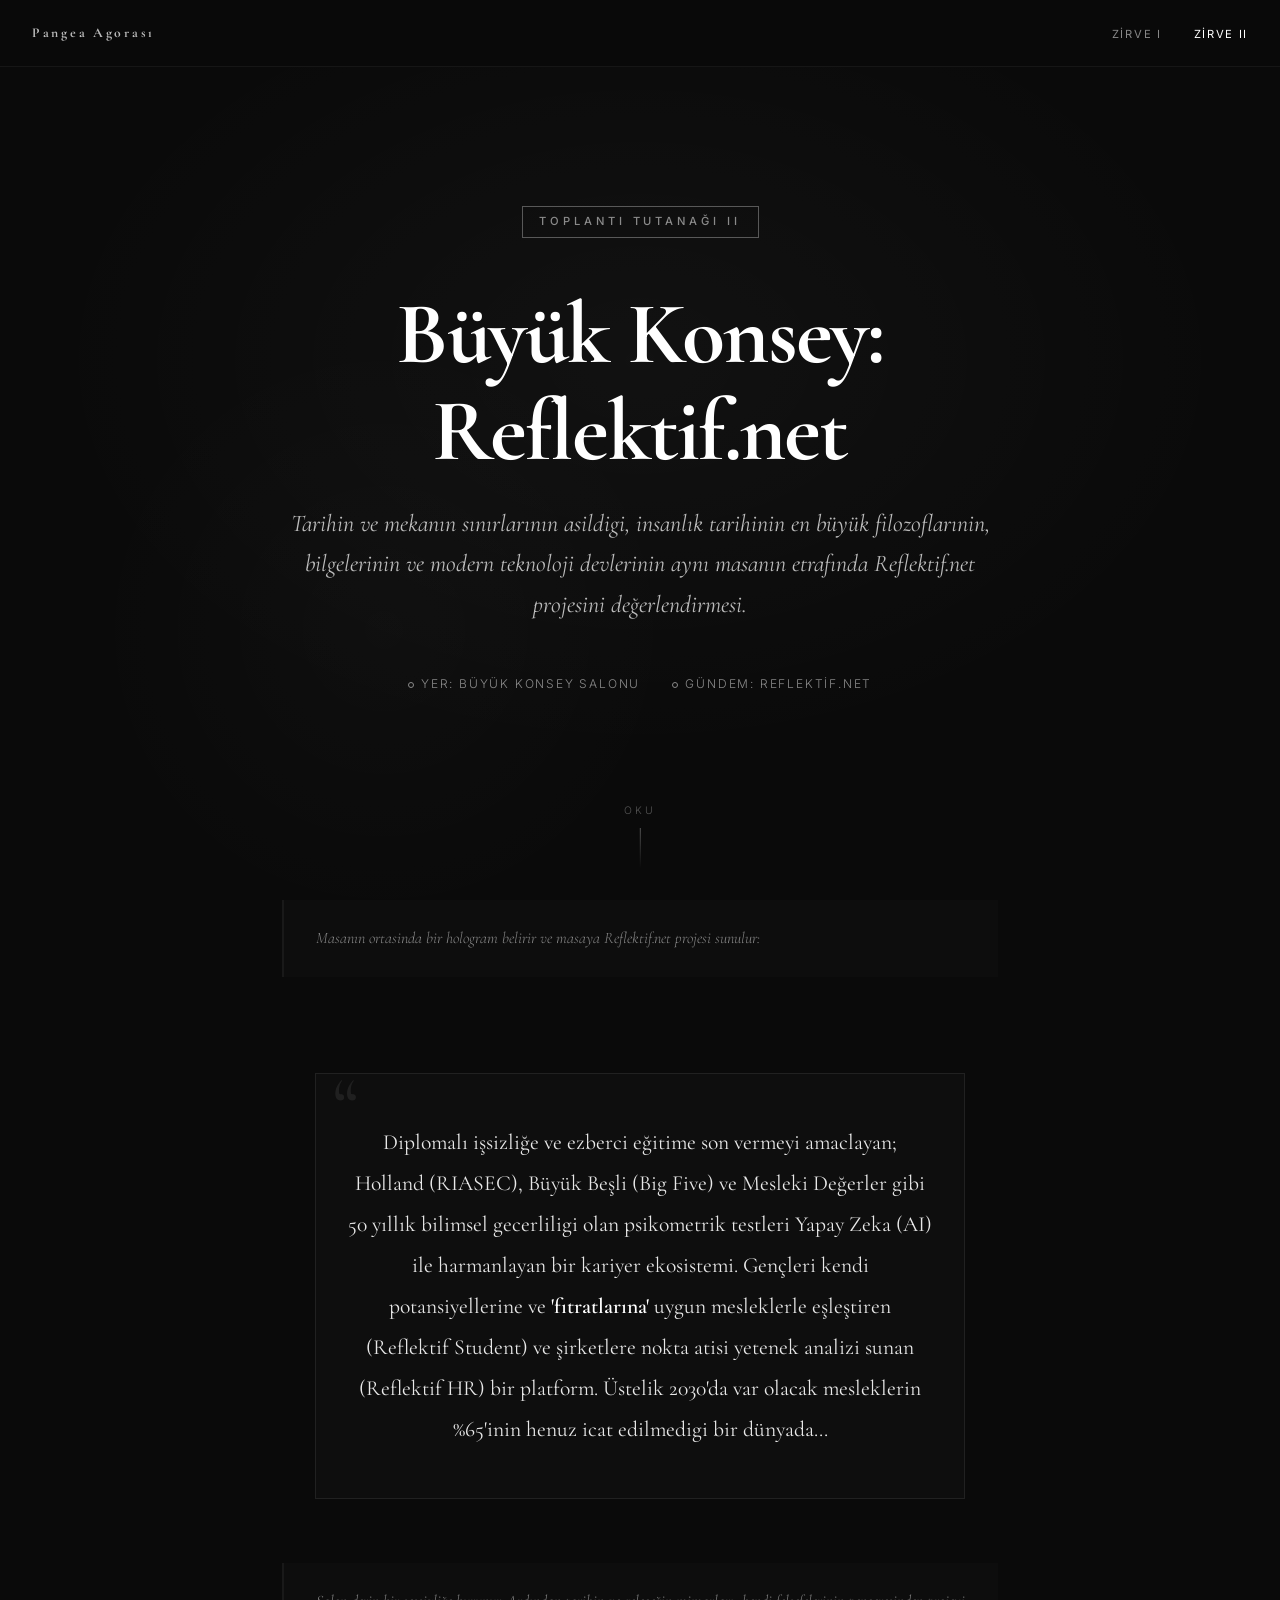
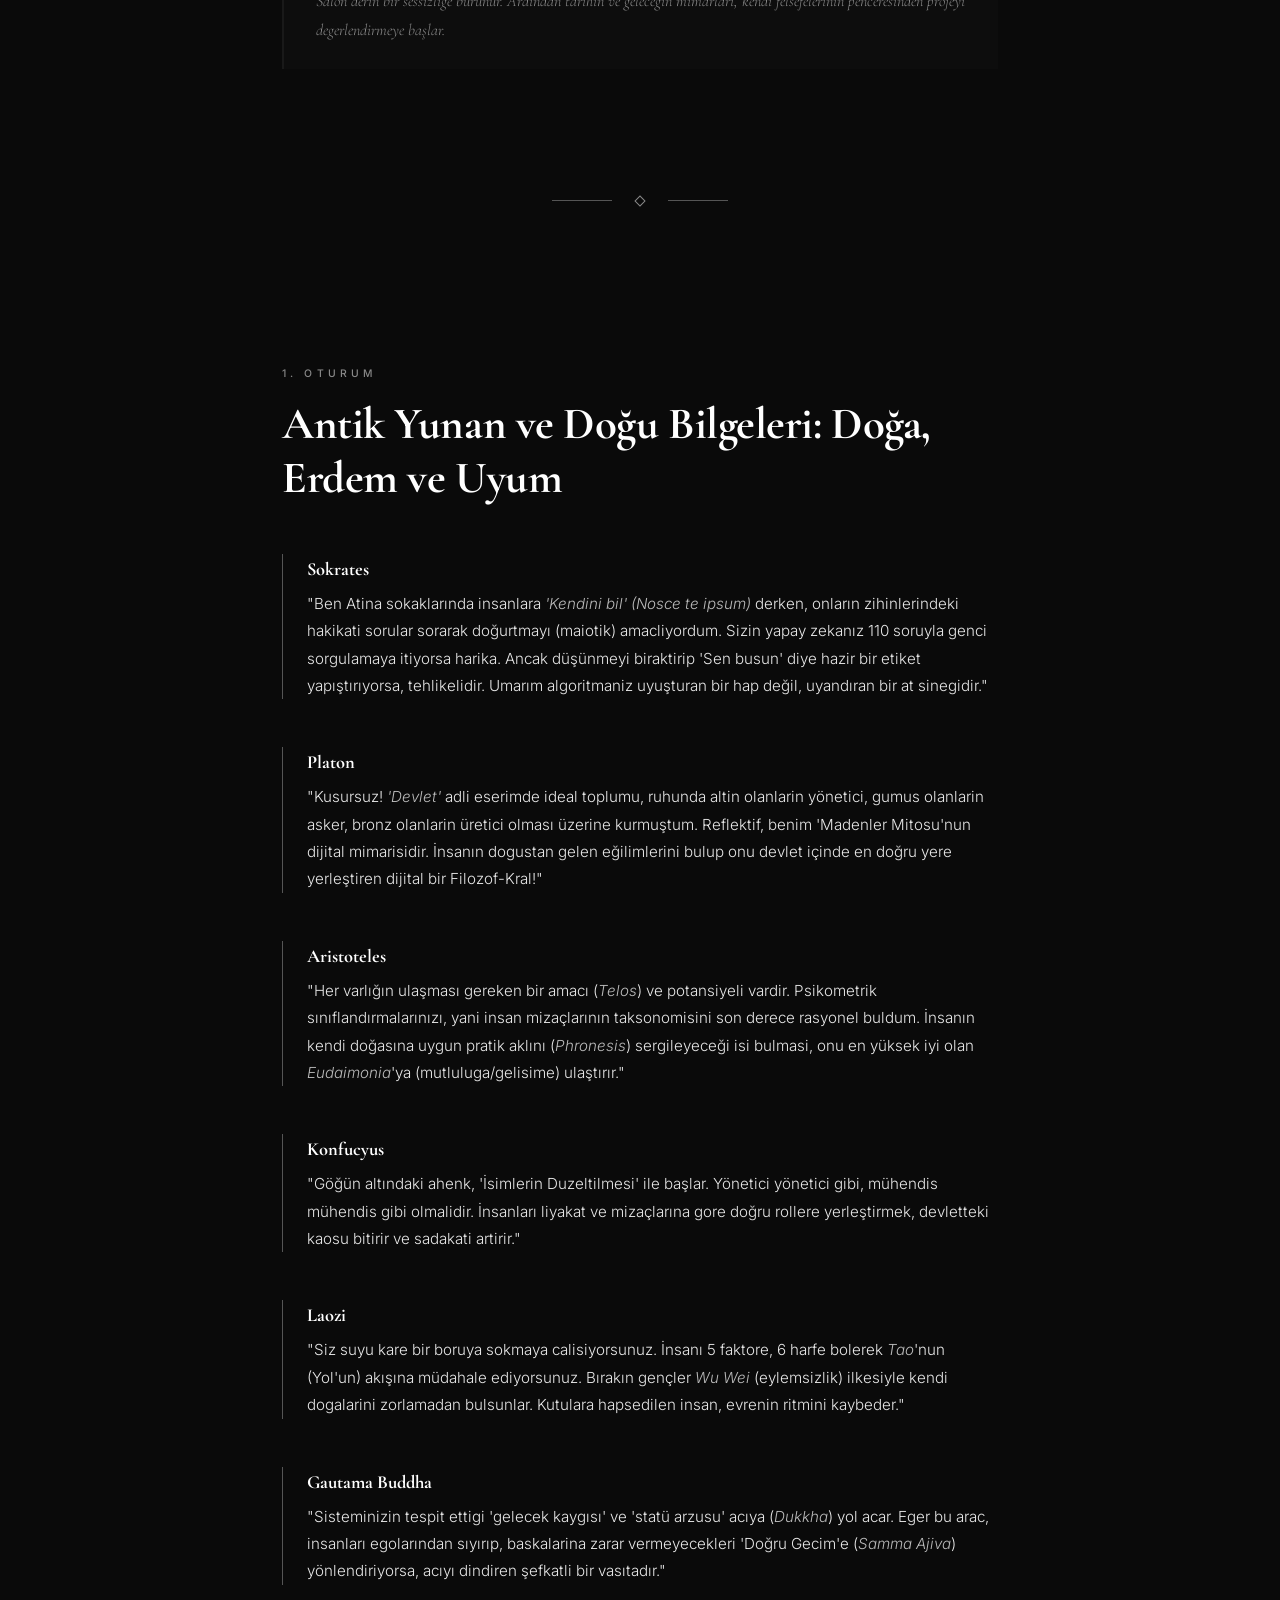
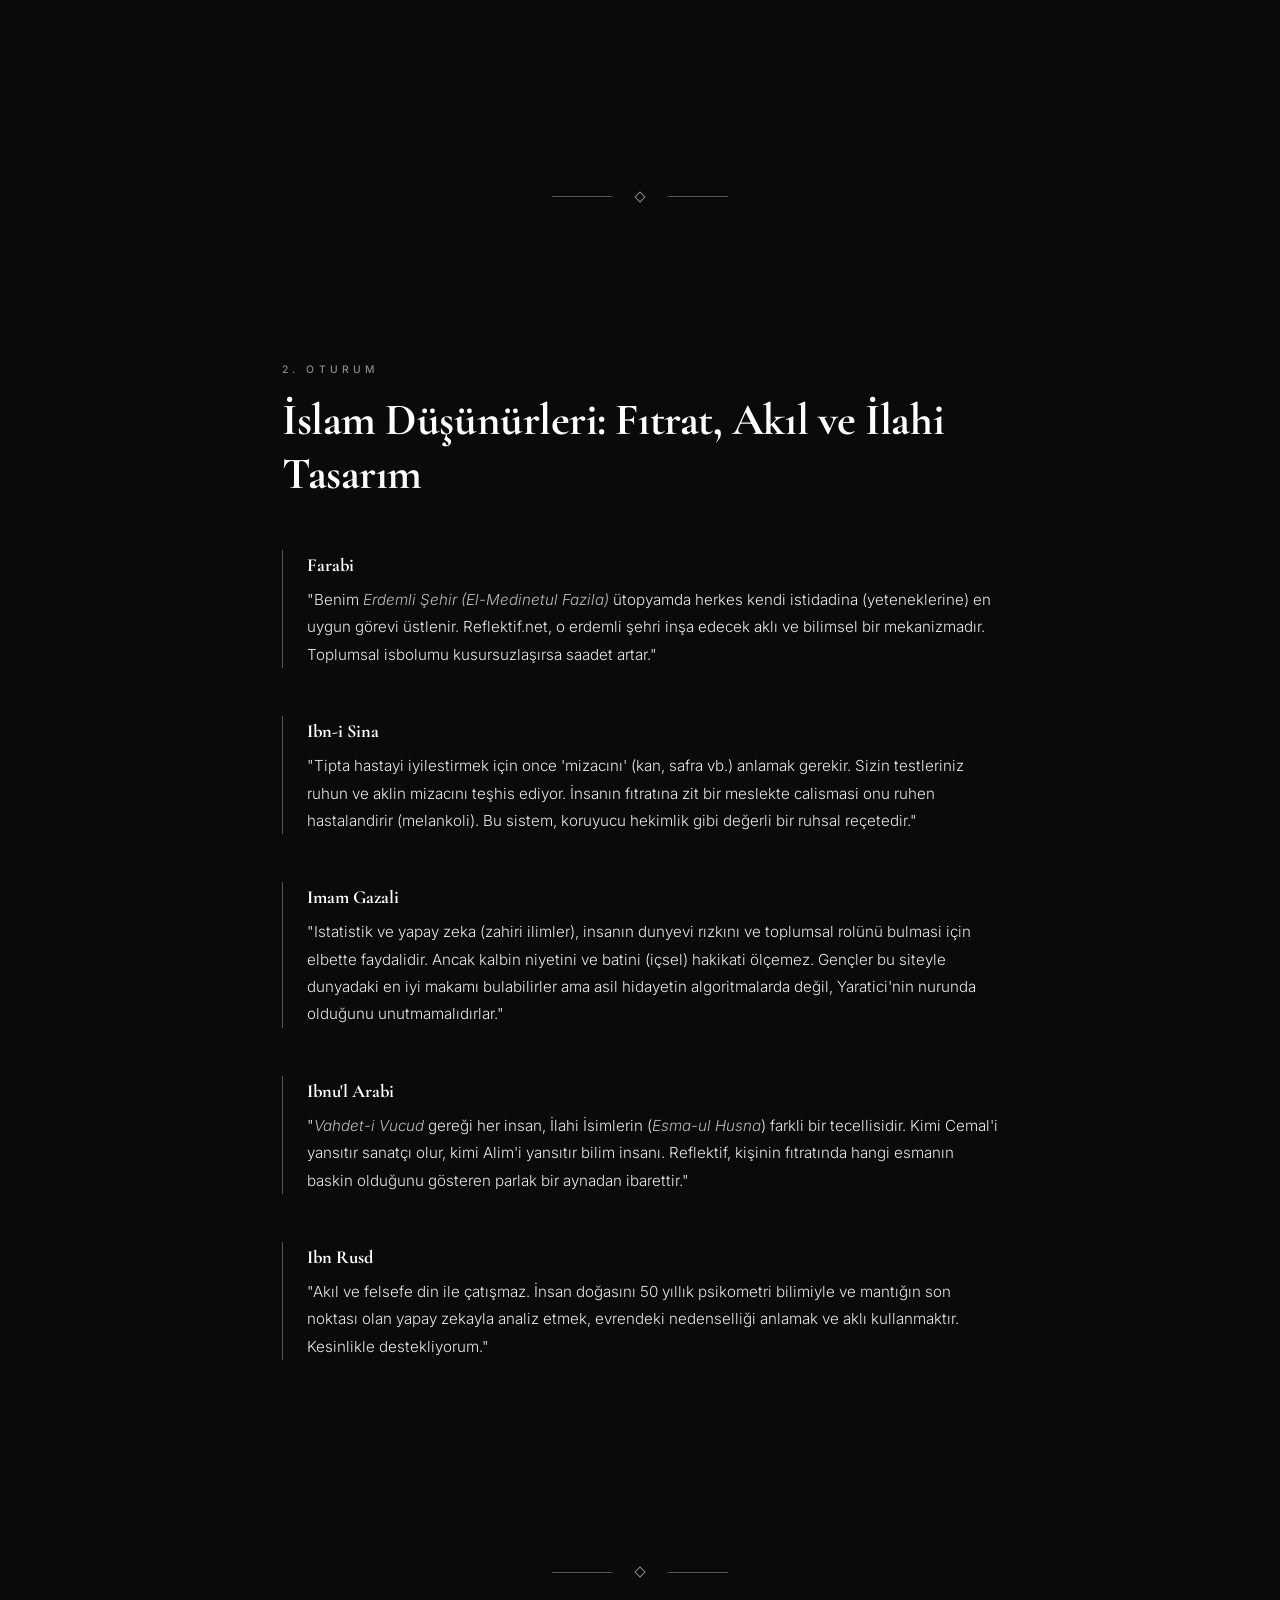
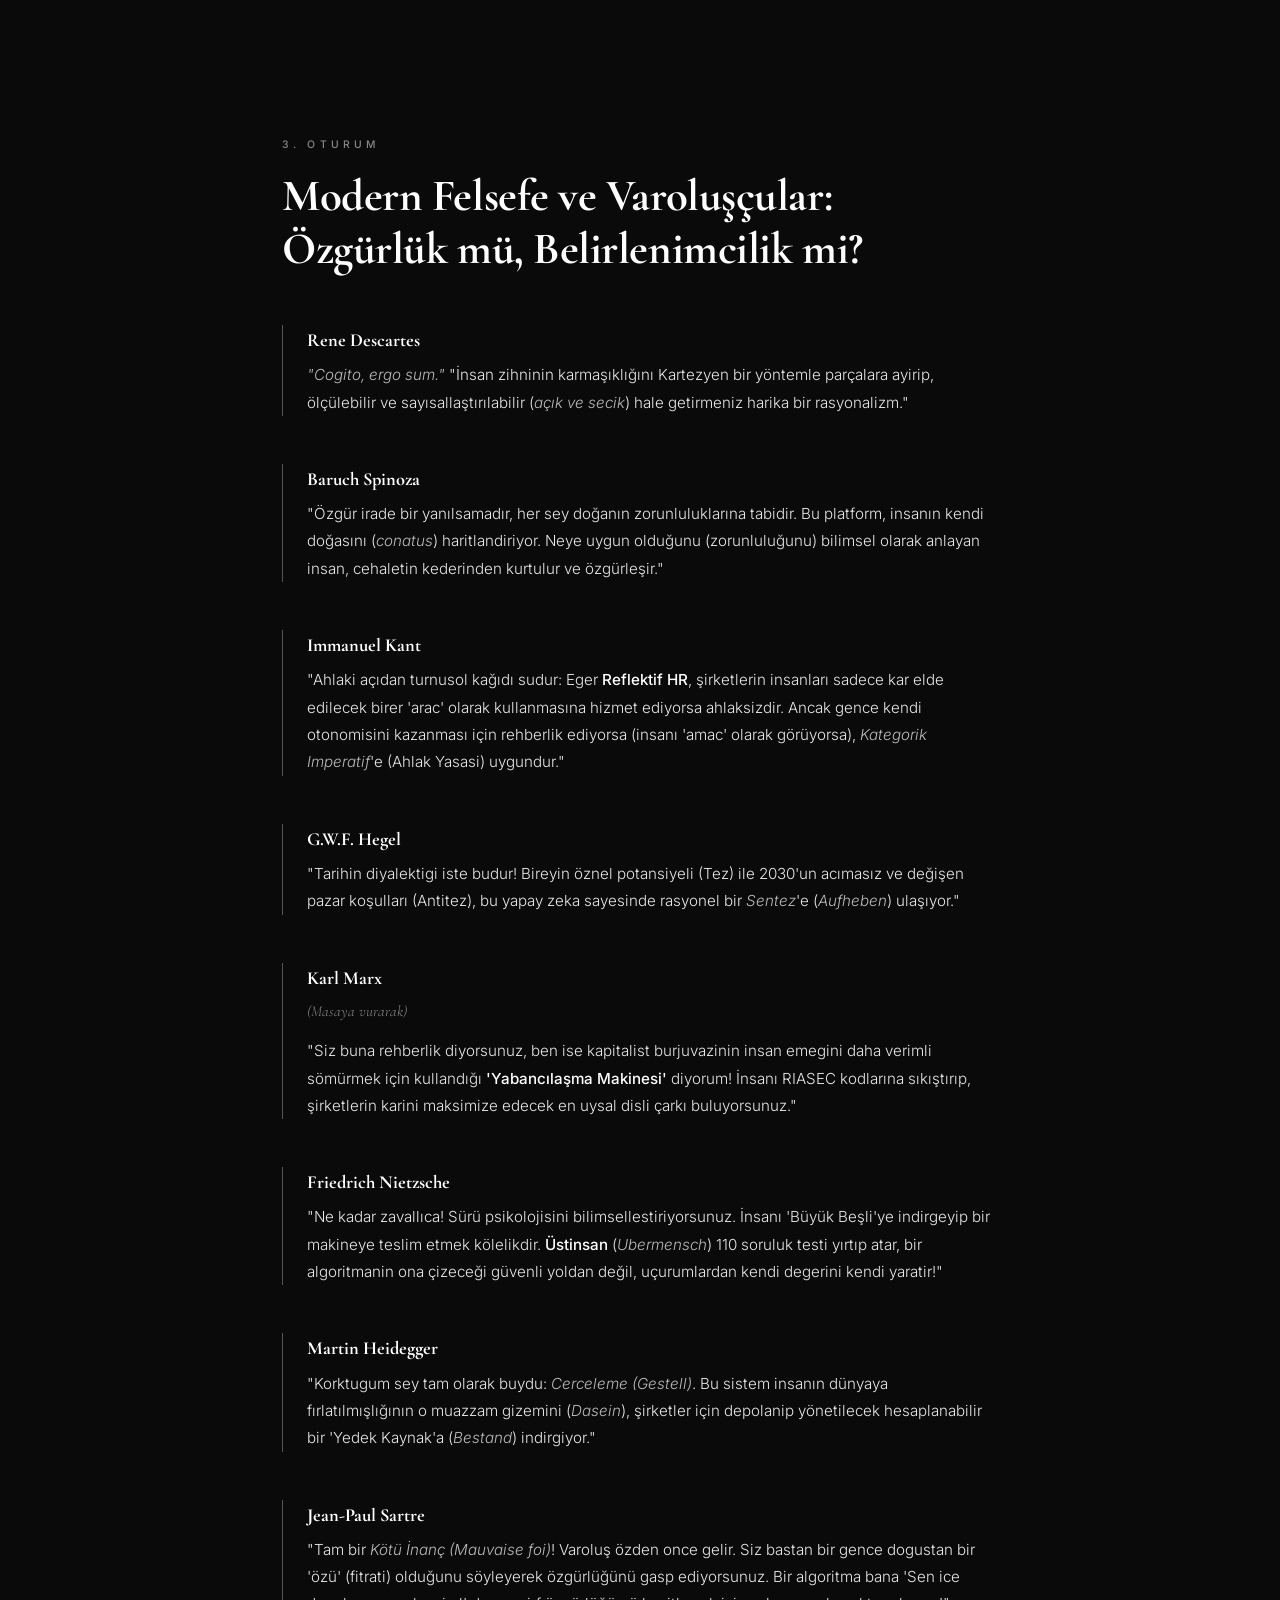
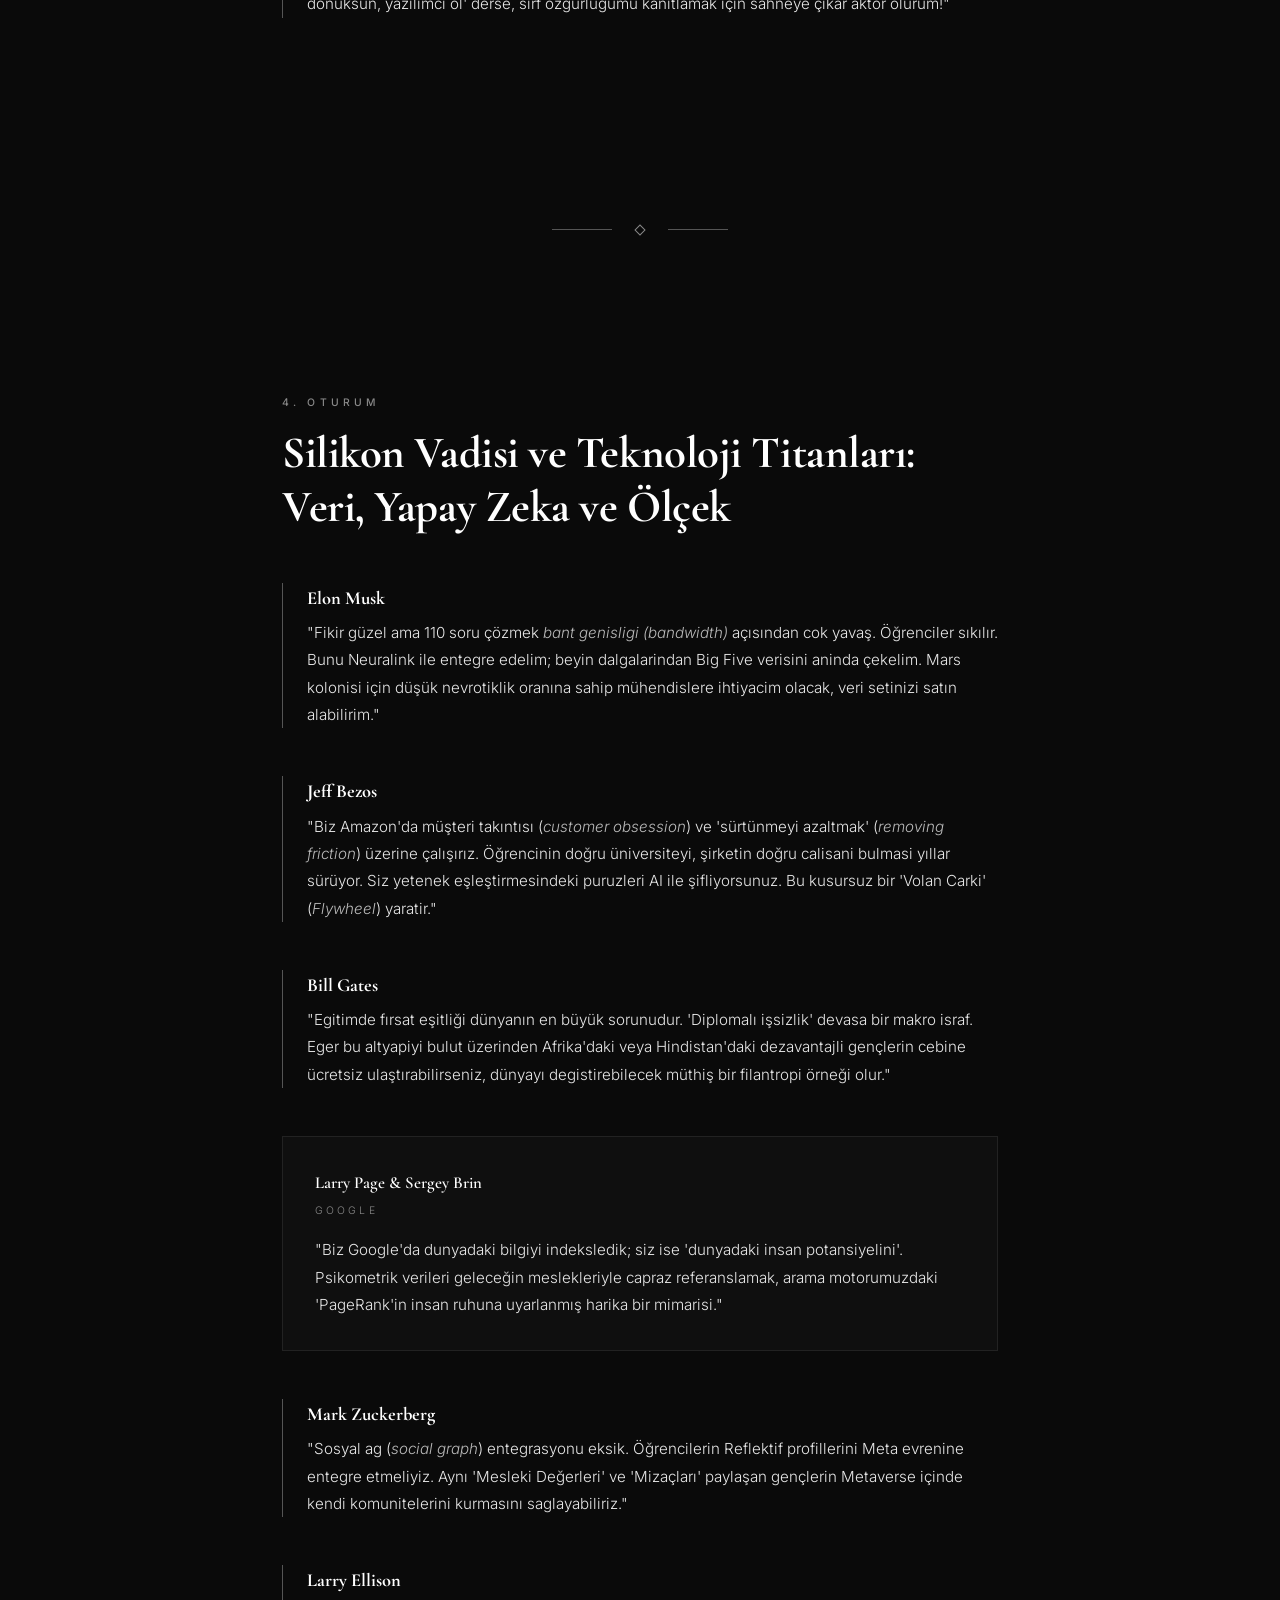
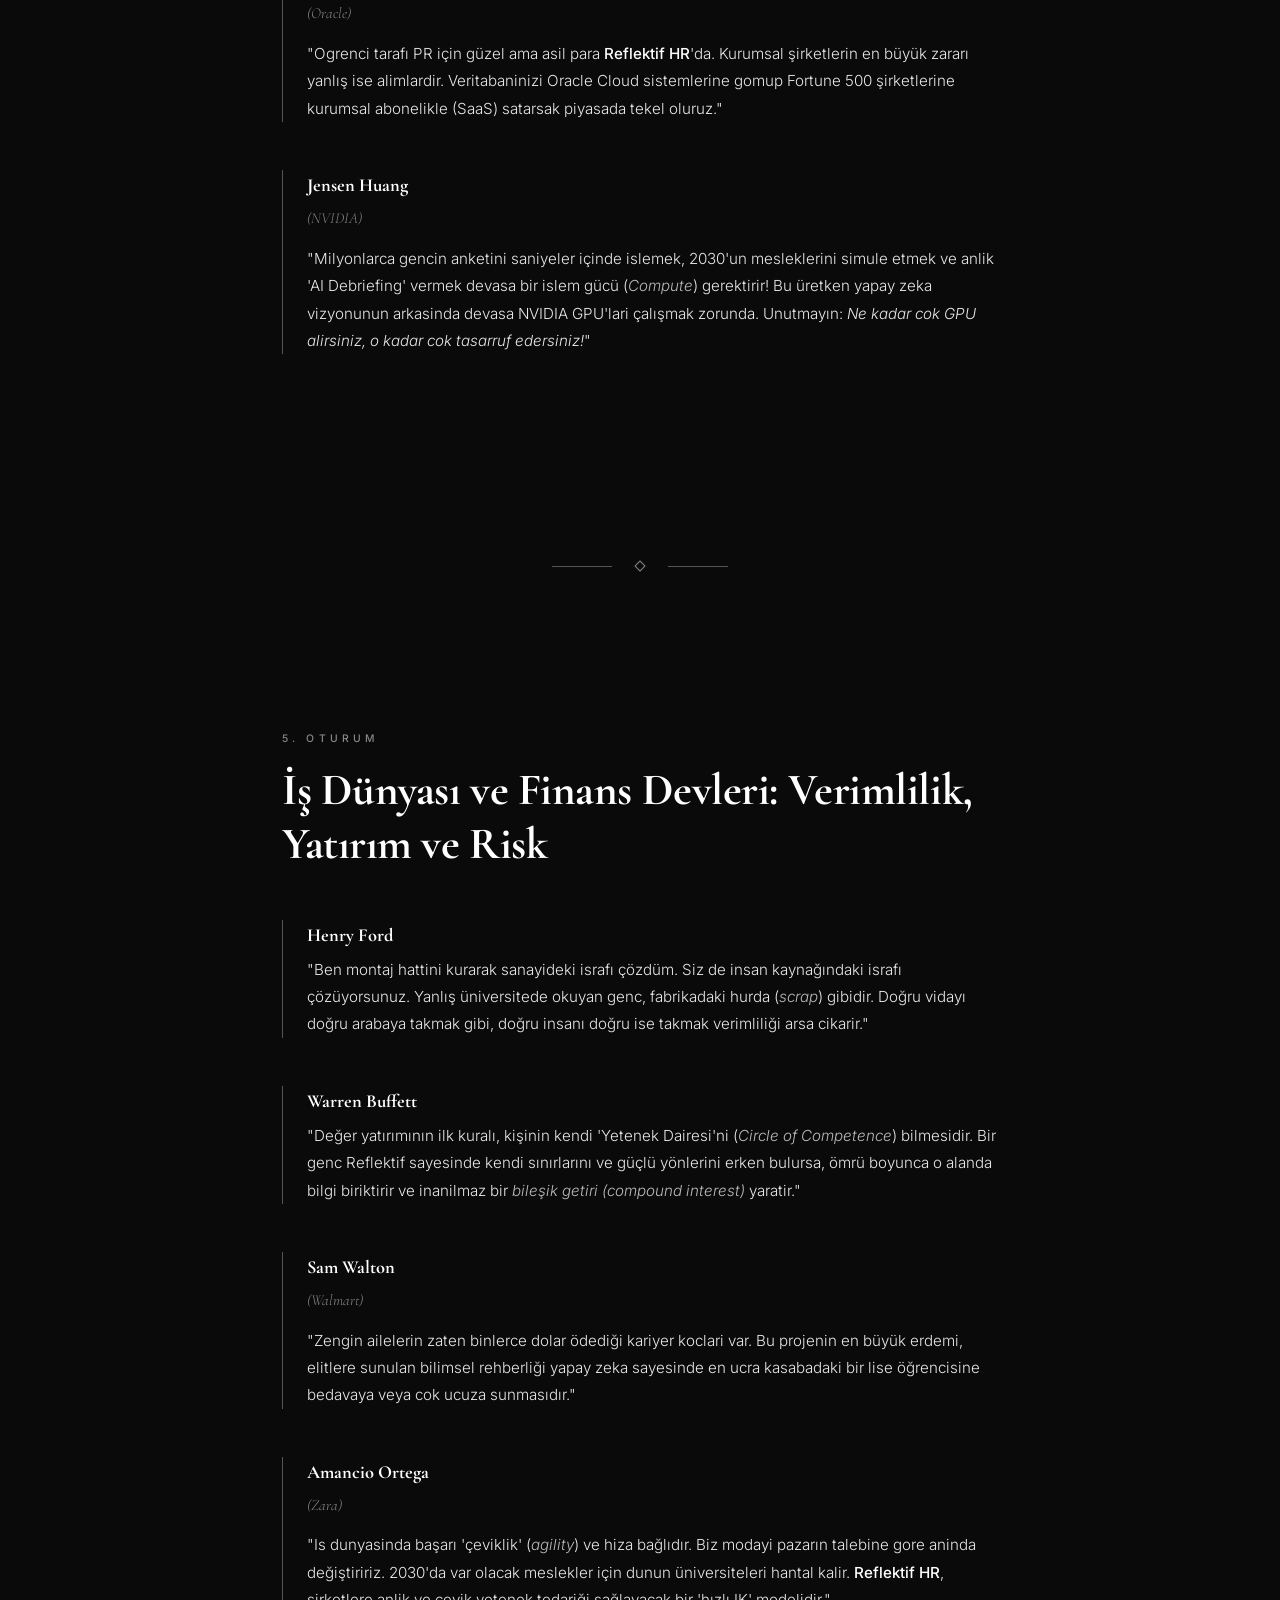
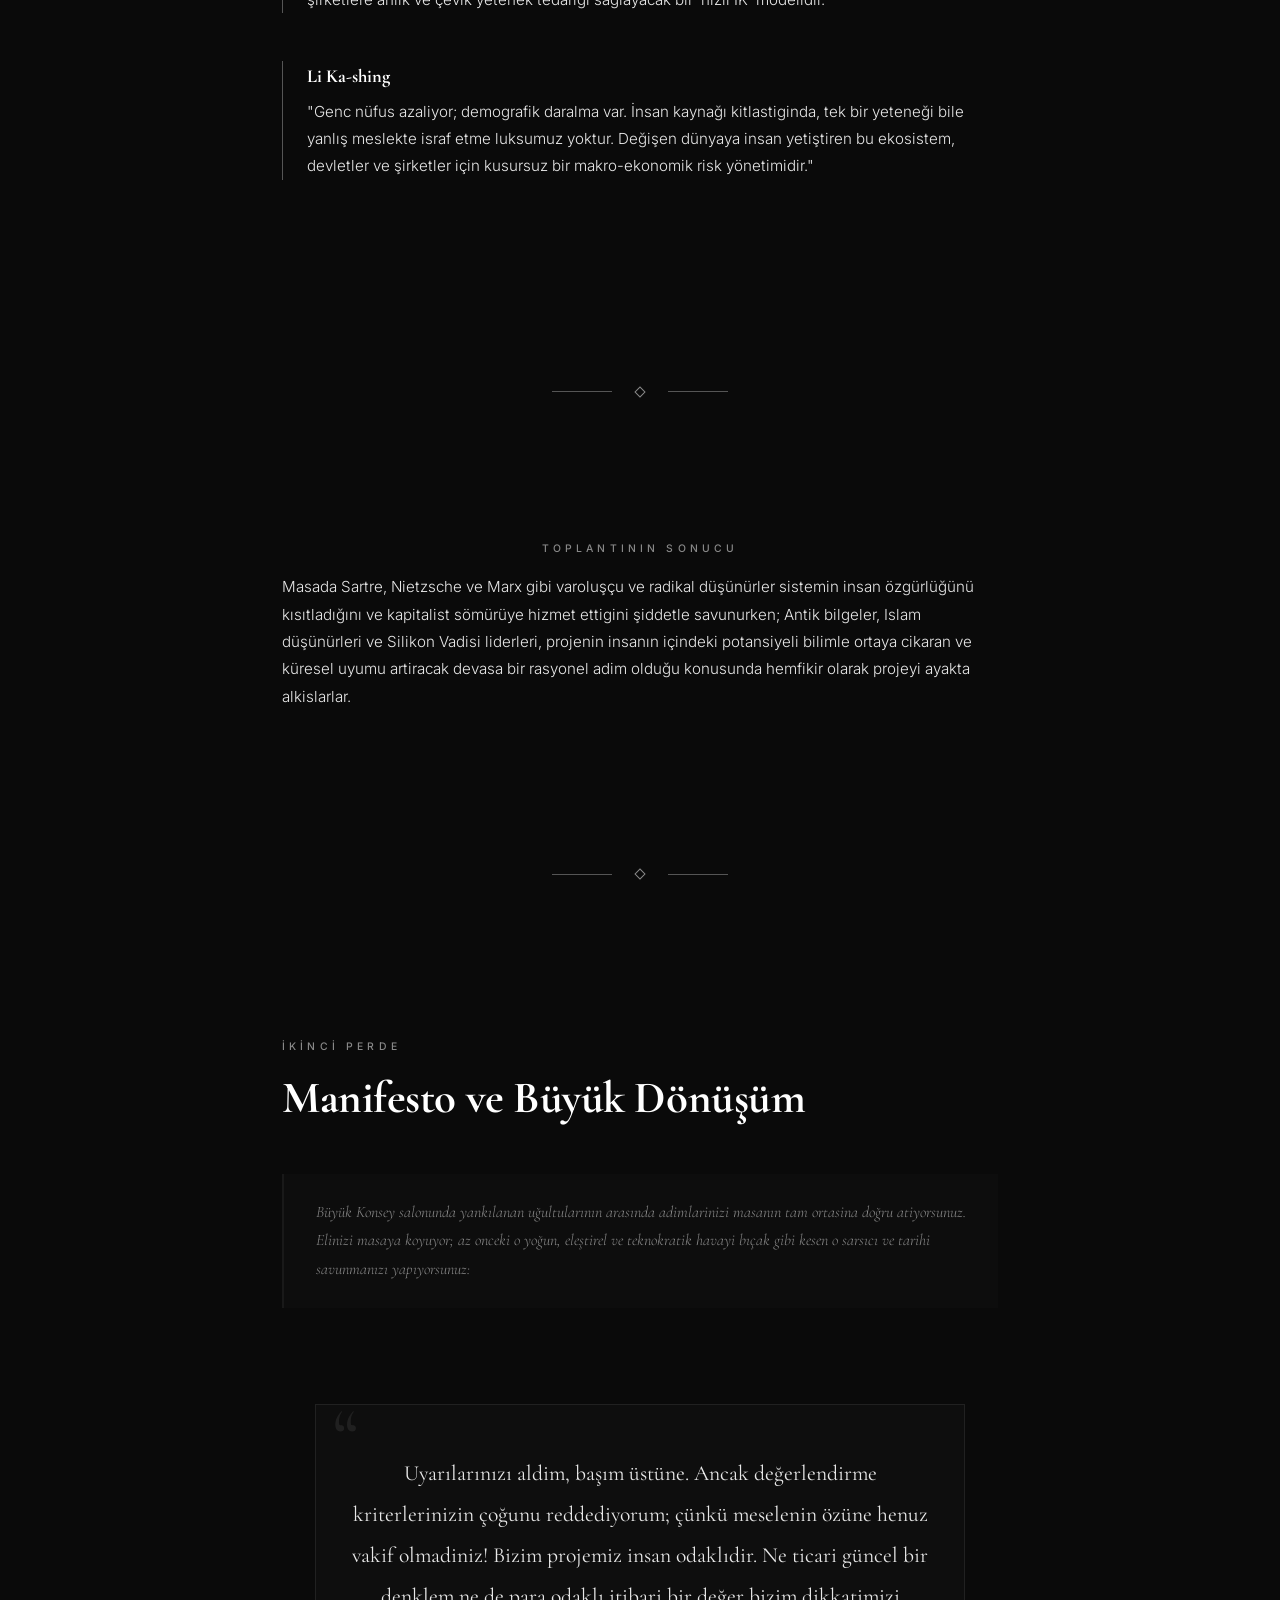
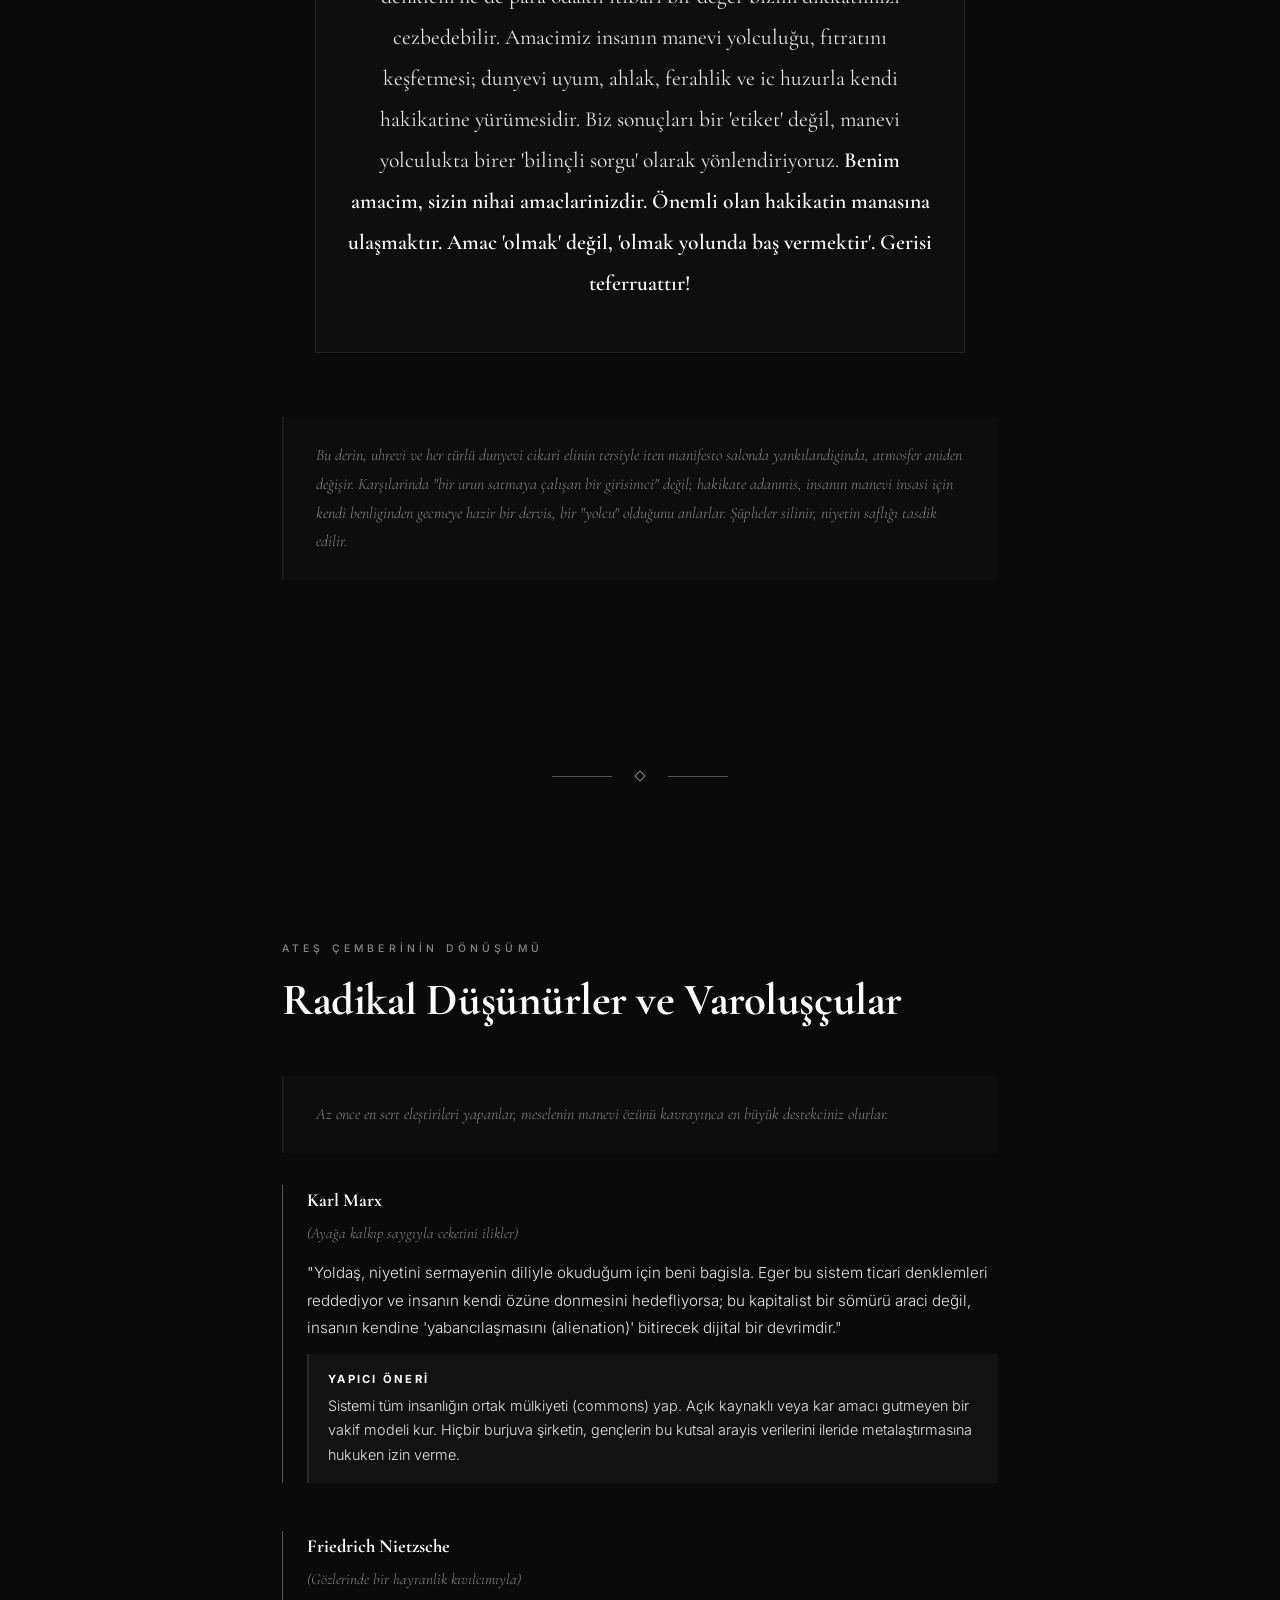
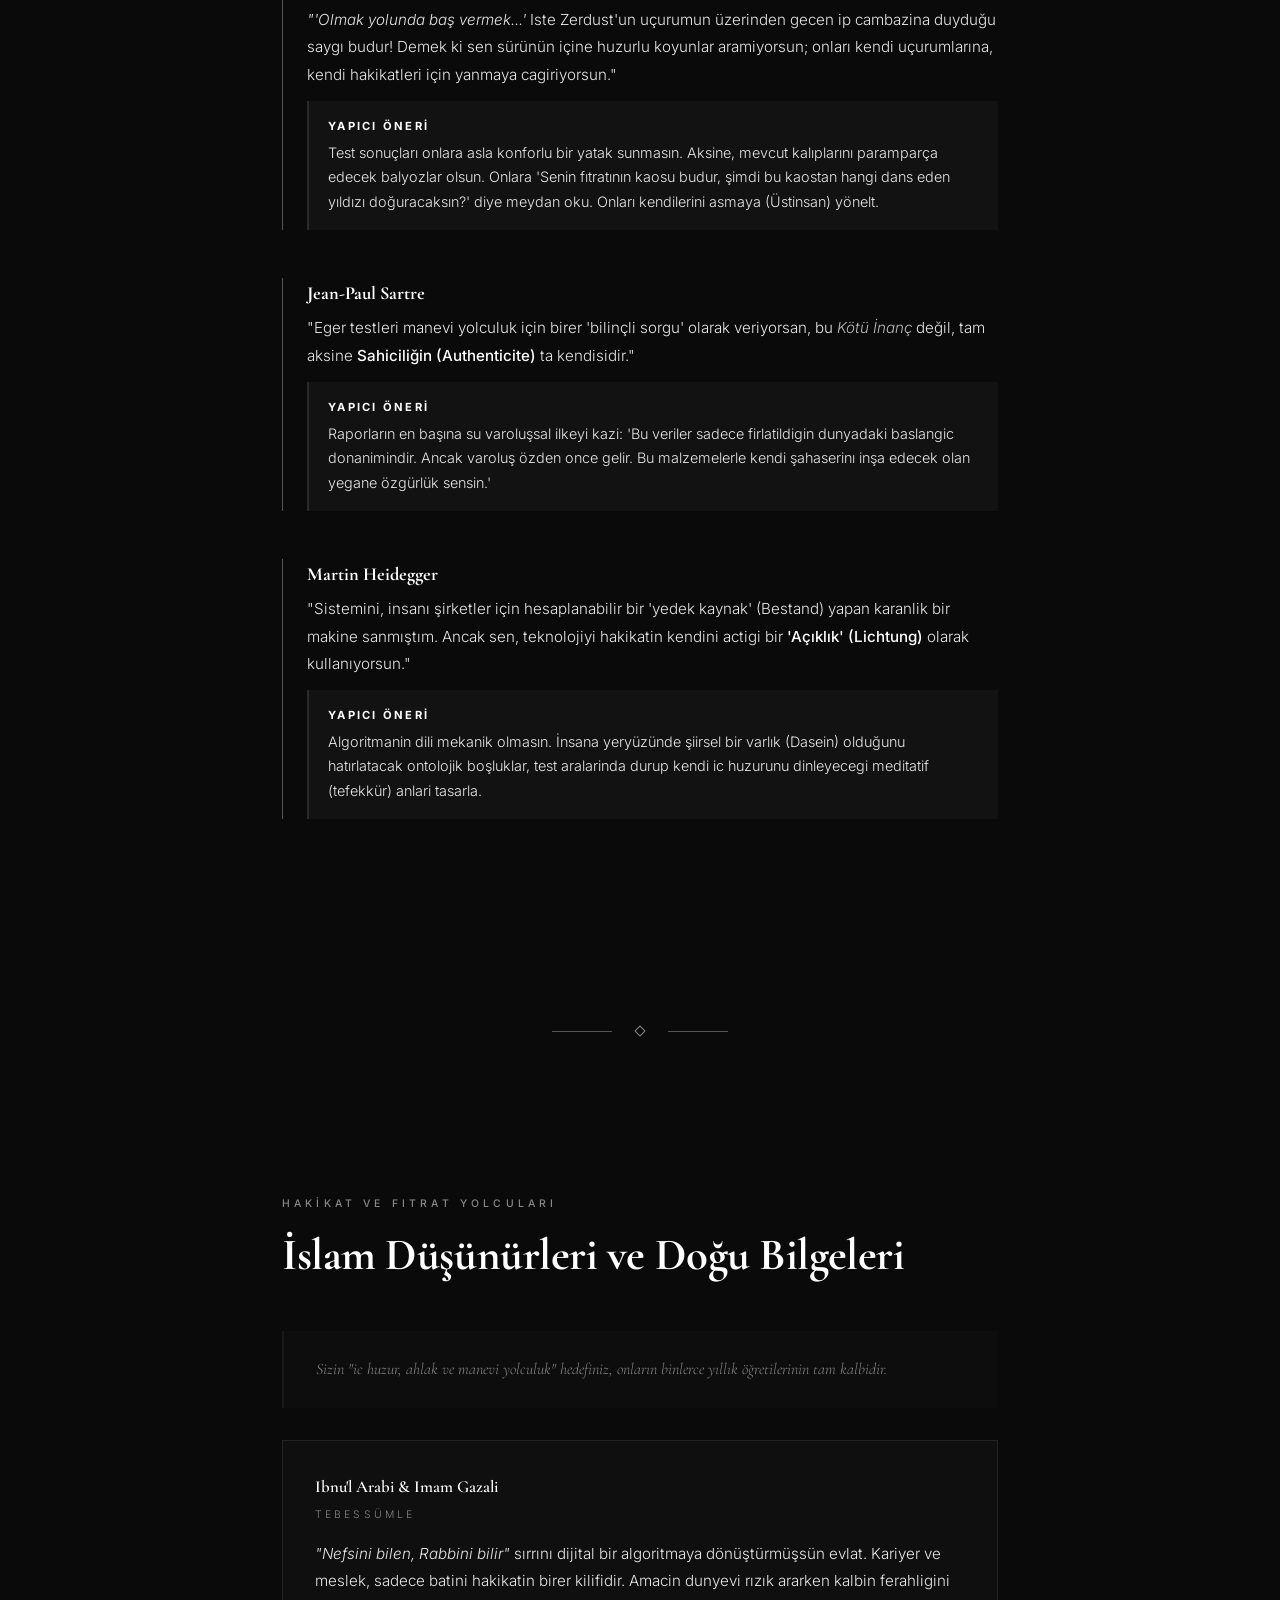
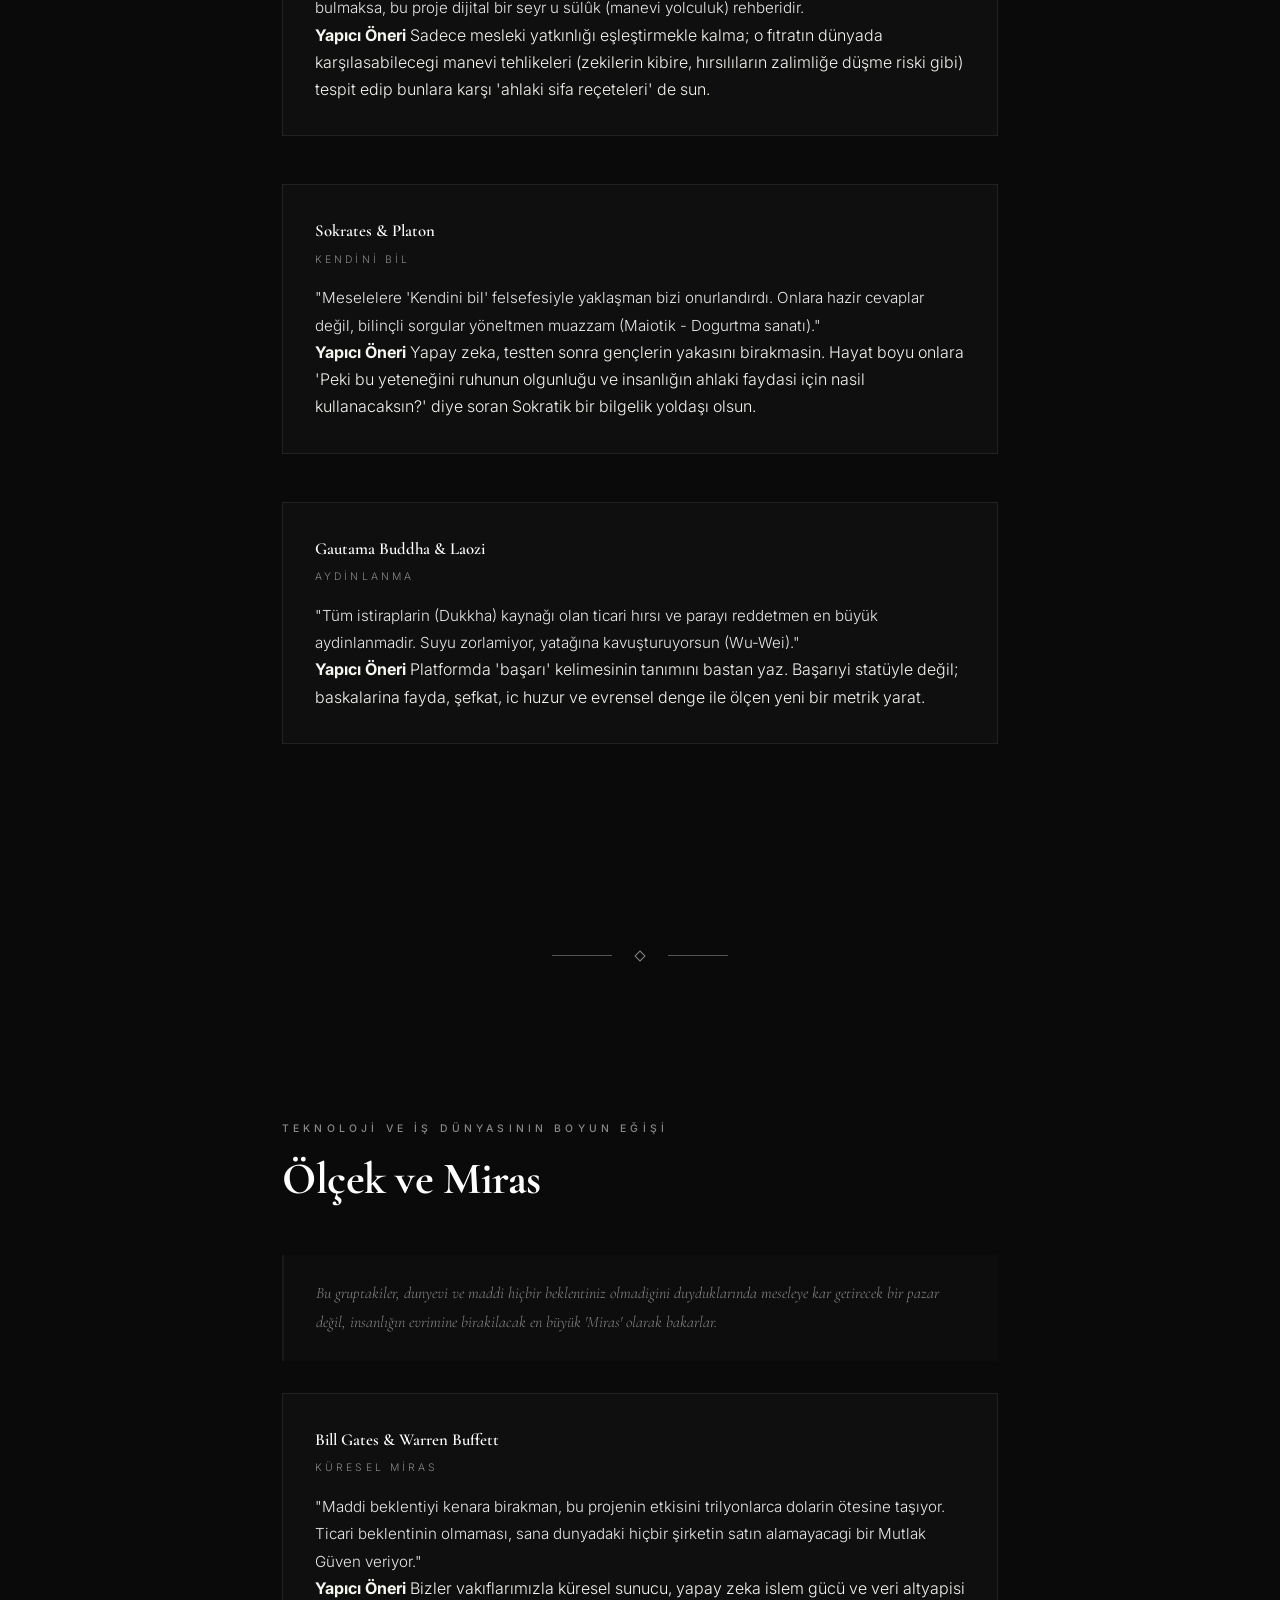
==== commit 03475f02: "Fix remaining Turkish characters across all HTML files Second pass: fix hundreds of additional words" ====
--- a/buyuk-konsey.html
+++ b/buyuk-konsey.html
@@ -26,7 +26,7 @@
     <header class="hero">
         <span class="hero-badge">Toplantı Tutanağı II</span>
         <h1>Büyük Konsey: Reflektif.net</h1>
-        <p class="hero-subtitle">Tarihin ve mekanin sınırlarının asildigi, insanlık tarihinin en büyük filozoflarinin, bilgelerinin ve modern teknoloji devlerinin aynı masanin etrafinda Reflektif.net projesini değerlendirmesi.</p>
+        <p class="hero-subtitle">Tarihin ve mekanın sınırlarının asildigi, insanlık tarihinin en büyük filozoflarınin, bilgelerinin ve modern teknoloji devlerinin aynı masanın etrafında Reflektif.net projesini değerlendirmesi.</p>
         <div class="hero-meta">
             <span>Yer: Büyük Konsey Salonu</span>
             <span>Gündem: Reflektif.net</span>
@@ -44,17 +44,17 @@
         <!-- ═══════════════════════════════════════ -->
 
         <div class="stage-direction">
-            Masanin ortasinda bir hologram belirir ve masaya Reflektif.net projesi sunulur:
+            Masanın ortasinda bir hologram belirir ve masaya Reflektif.net projesi sunulur:
         </div>
 
         <div class="manifesto">
             <div class="manifesto-text">
-                Diplomalı işsizliğe ve ezberci egitime son vermeyi amaclayan; Holland (RIASEC), Büyük Beşli (Big Five) ve Mesleki Degerler gibi 50 yıllık bilimsel gecerliligi olan psikometrik testleri Yapay Zeka (AI) ile harmanlayan bir kariyer ekosistemi. Gencleri kendi potansiyellerine ve <strong>'fıtratlarına'</strong> uygun mesleklerle eslestiren (Reflektif Student) ve şirketlere nokta atisi yetenek analizi sunan (Reflektif HR) bir platform. Ustelik 2030'da var olacak mesleklerin %65'inin henuz icat edilmedigi bir dünyada...
+                Diplomalı işsizliğe ve ezberci eğitime son vermeyi amaclayan; Holland (RIASEC), Büyük Beşli (Big Five) ve Mesleki Değerler gibi 50 yıllık bilimsel gecerliligi olan psikometrik testleri Yapay Zeka (AI) ile harmanlayan bir kariyer ekosistemi. Gençleri kendi potansiyellerine ve <strong>'fıtratlarına'</strong> uygun mesleklerle eşleştiren (Reflektif Student) ve şirketlere nokta atisi yetenek analizi sunan (Reflektif HR) bir platform. Üstelik 2030'da var olacak mesleklerin %65'inin henuz icat edilmedigi bir dünyada...
             </div>
         </div>
 
         <div class="stage-direction">
-            Salon derin bir sessizlige burunur. Ardindan tarihin ve gelecegin mimarlari, kendi felsefelerinin penceresinden projeyi degerlendirmeye başlar.
+            Salon derin bir sessizliğe burunur. Ardından tarihin ve geleceğin mimarları, kendi felsefelerinin penceresinden projeyi degerlendirmeye başlar.
         </div>
 
         <!-- OTURUM 1 -->
@@ -66,32 +66,32 @@
 
             <div class="speech">
                 <div class="speaker">Sokrates</div>
-                <p>"Ben Atina sokaklarinda insanlara <span class="term">'Kendini bil' (Nosce te ipsum)</span> derken, onlarin zihinlerindeki hakikati sorular sorarak doğurtmayı (maiotik) amacliyordum. Sizin yapay zekaniz 110 soruyla genci sorgulamaya itiyorsa harika. Ancak düşünmeyi biraktirip 'Sen busun' diye hazir bir etiket yapistiriyorsa, tehlikelidir. Umarim algoritmaniz uyusturan bir hap degil, uyandiran bir at sinegidir."</p>
+                <p>"Ben Atina sokaklarında insanlara <span class="term">'Kendini bil' (Nosce te ipsum)</span> derken, onların zihinlerindeki hakikati sorular sorarak doğurtmayı (maiotik) amacliyordum. Sizin yapay zekanız 110 soruyla genci sorgulamaya itiyorsa harika. Ancak düşünmeyi biraktirip 'Sen busun' diye hazir bir etiket yapıştırıyorsa, tehlikelidir. Umarım algoritmaniz uyuşturan bir hap değil, uyandıran bir at sinegidir."</p>
             </div>
 
             <div class="speech">
                 <div class="speaker">Platon</div>
-                <p>"Kusursuz! <span class="term">'Devlet'</span> adli eserimde ideal toplumu, ruhunda altin olanlarin yönetici, gumus olanlarin asker, bronz olanlarin uretici olmasi uzerine kurmustum. Reflektif, benim 'Madenler Mitosu'nun dijital mimarisidir. İnsanın dogustan gelen egilimlerini bulup onu devlet içinde en doğru yere yerlestiren dijital bir Filozof-Kral!"</p>
+                <p>"Kusursuz! <span class="term">'Devlet'</span> adli eserimde ideal toplumu, ruhunda altin olanlarin yönetici, gumus olanlarin asker, bronz olanlarin üretici olması üzerine kurmuştum. Reflektif, benim 'Madenler Mitosu'nun dijital mimarisidir. İnsanın dogustan gelen eğilimlerini bulup onu devlet içinde en doğru yere yerleştiren dijital bir Filozof-Kral!"</p>
             </div>
 
             <div class="speech">
                 <div class="speaker">Aristoteles</div>
-                <p>"Her varlığın ulasmasi gereken bir amacı (<span class="term">Telos</span>) ve potansiyeli vardir. Psikometrik siniflandirmalarinizi, yani insan mizaclarinin taksonomisini son derece rasyonel buldum. İnsanın kendi doğasına uygun pratik aklını (<span class="term">Phronesis</span>) sergileyecegi isi bulmasi, onu en yuksek iyi olan <span class="term">Eudaimonia</span>'ya (mutluluga/gelisime) ulaştırır."</p>
+                <p>"Her varlığın ulaşması gereken bir amacı (<span class="term">Telos</span>) ve potansiyeli vardir. Psikometrik sınıflandırmalarınızı, yani insan mizaçlarının taksonomisini son derece rasyonel buldum. İnsanın kendi doğasına uygun pratik aklını (<span class="term">Phronesis</span>) sergileyeceği isi bulmasi, onu en yüksek iyi olan <span class="term">Eudaimonia</span>'ya (mutluluga/gelisime) ulaştırır."</p>
             </div>
 
             <div class="speech">
                 <div class="speaker">Konfucyus</div>
-                <p>"Gogun altindaki ahenk, 'Isimlerin Duzeltilmesi' ile başlar. Yonetici yönetici gibi, muhendis muhendis gibi olmalidir. Insanlari liyakat ve mizaclarina gore doğru rollere yerlestirmek, devletteki kaosu bitirir ve sadakati artirir."</p>
+                <p>"Göğün altındaki ahenk, 'İsimlerin Duzeltilmesi' ile başlar. Yönetici yönetici gibi, mühendis mühendis gibi olmalidir. İnsanları liyakat ve mizaçlarına gore doğru rollere yerleştirmek, devletteki kaosu bitirir ve sadakati artirir."</p>
             </div>
 
             <div class="speech">
                 <div class="speaker">Laozi</div>
-                <p>"Siz suyu kare bir boruya sokmaya calisiyorsunuz. Insani 5 faktore, 6 harfe bolerek <span class="term">Tao</span>'nun (Yol'un) akisina mudahale ediyorsunuz. Bırakın gençler <span class="term">Wu Wei</span> (eylemsizlik) ilkesiyle kendi dogalarini zorlamadan bulsunlar. Kutulara hapsedilen insan, evrenin ritmini kaybeder."</p>
+                <p>"Siz suyu kare bir boruya sokmaya calisiyorsunuz. İnsanı 5 faktore, 6 harfe bolerek <span class="term">Tao</span>'nun (Yol'un) akışına müdahale ediyorsunuz. Bırakın gençler <span class="term">Wu Wei</span> (eylemsizlik) ilkesiyle kendi dogalarini zorlamadan bulsunlar. Kutulara hapsedilen insan, evrenin ritmini kaybeder."</p>
             </div>
 
             <div class="speech">
                 <div class="speaker">Gautama Buddha</div>
-                <p>"Sisteminizin tespit ettigi 'gelecek kaygisi' ve 'statu arzusu' aciya (<span class="term">Dukkha</span>) yol acar. Eger bu arac, insanlari egolarindan siyirip, baskalarina zarar vermeyecekleri 'Doğru Gecim'e (<span class="term">Samma Ajiva</span>) yonlendiriyorsa, aciyi dindiren sefkatli bir vasitadir."</p>
+                <p>"Sisteminizin tespit ettigi 'gelecek kaygısı' ve 'statü arzusu' acıya (<span class="term">Dukkha</span>) yol acar. Eger bu arac, insanları egolarından sıyırıp, baskalarina zarar vermeyecekleri 'Doğru Gecim'e (<span class="term">Samma Ajiva</span>) yönlendiriyorsa, acıyı dindiren şefkatli bir vasıtadır."</p>
             </div>
         </section>
 
@@ -104,27 +104,27 @@
 
             <div class="speech">
                 <div class="speaker">Farabi</div>
-                <p>"Benim <span class="term">Erdemli Şehir (El-Medinetul Fazila)</span> utopyamda herkes kendi istidadina (yeteneklerine) en uygun gorevi ustlenir. Reflektif.net, o erdemli sehri inşa edecek aklı ve bilimsel bir mekanizmadir. Toplumsal isbolumu kusursuzlasirsa saadet artar."</p>
+                <p>"Benim <span class="term">Erdemli Şehir (El-Medinetul Fazila)</span> ütopyamda herkes kendi istidadina (yeteneklerine) en uygun görevi üstlenir. Reflektif.net, o erdemli şehri inşa edecek aklı ve bilimsel bir mekanizmadır. Toplumsal isbolumu kusursuzlaşırsa saadet artar."</p>
             </div>
 
             <div class="speech">
                 <div class="speaker">Ibn-i Sina</div>
-                <p>"Tipta hastayi iyilestirmek için once 'mizacini' (kan, safra vb.) anlamak gerekir. Sizin testleriniz ruhun ve aklin mizacini teshis ediyor. İnsanın fıtratına zit bir meslekte calismasi onu ruhen hastalandirir (melankoli). Bu sistem, koruyucu hekimlik gibi değerli bir ruhsal recetedir."</p>
+                <p>"Tipta hastayi iyilestirmek için once 'mizacını' (kan, safra vb.) anlamak gerekir. Sizin testleriniz ruhun ve aklin mizacını teşhis ediyor. İnsanın fıtratına zit bir meslekte calismasi onu ruhen hastalandirir (melankoli). Bu sistem, koruyucu hekimlik gibi değerli bir ruhsal reçetedir."</p>
             </div>
 
             <div class="speech">
                 <div class="speaker">Imam Gazali</div>
-                <p>"Istatistik ve yapay zeka (zahiri ilimler), insanın dunyevi rizkini ve toplumsal rolunu bulmasi için elbette faydalidir. Ancak kalbin niyetini ve batini (içsel) hakikati ölçemez. Gencler bu siteyle dunyadaki en iyi makami bulabilirler ama asil hidayetin algoritmalarda degil, Yaratici'nin nurunda oldugunu unutmamalidarlar."</p>
+                <p>"Istatistik ve yapay zeka (zahiri ilimler), insanın dunyevi rızkını ve toplumsal rolünü bulmasi için elbette faydalidir. Ancak kalbin niyetini ve batini (içsel) hakikati ölçemez. Gençler bu siteyle dunyadaki en iyi makamı bulabilirler ama asil hidayetin algoritmalarda değil, Yaratici'nin nurunda olduğunu unutmamalıdırlar."</p>
             </div>
 
             <div class="speech">
                 <div class="speaker">Ibnu'l Arabi</div>
-                <p>"<span class="term">Vahdet-i Vucud</span> geregi her insan, İlahi Isimlerin (<span class="term">Esma-ul Husna</span>) farkli bir tecellisidir. Kimi Cemal'i yansitir sanatci olur, kimi Alim'i yansitir bilim insani. Reflektif, kisinin fıtratında hangi esmanin baskin oldugunu gosteren parlak bir aynadan ibarettir."</p>
+                <p>"<span class="term">Vahdet-i Vucud</span> gereği her insan, İlahi İsimlerin (<span class="term">Esma-ul Husna</span>) farkli bir tecellisidir. Kimi Cemal'i yansıtır sanatçı olur, kimi Alim'i yansıtır bilim insanı. Reflektif, kişinin fıtratında hangi esmanın baskin olduğunu gösteren parlak bir aynadan ibarettir."</p>
             </div>
 
             <div class="speech">
                 <div class="speaker">Ibn Rusd</div>
-                <p>"Akıl ve felsefe din ile catismaz. İnsan doğasını 50 yıllık psikometri bilimiyle ve mantigin son noktasi olan yapay zekayla analiz etmek, evrendeki nedenselligi anlamak ve aklı kullanmaktir. Kesinlikle destekliyorum."</p>
+                <p>"Akıl ve felsefe din ile çatışmaz. İnsan doğasını 50 yıllık psikometri bilimiyle ve mantığın son noktası olan yapay zekayla analiz etmek, evrendeki nedenselliği anlamak ve aklı kullanmaktır. Kesinlikle destekliyorum."</p>
             </div>
         </section>
 
@@ -137,43 +137,43 @@
 
             <div class="speech">
                 <div class="speaker">Rene Descartes</div>
-                <p><span class="term">"Cogito, ergo sum."</span> "İnsan zihninin karmasikligini Kartezyen bir yontemle parcalara ayirip, olculebilir ve sayisallastirilabilir (<span class="term">açık ve secik</span>) hale getirmeniz harika bir rasyonalizm."</p>
+                <p><span class="term">"Cogito, ergo sum."</span> "İnsan zihninin karmaşıklığını Kartezyen bir yöntemle parçalara ayirip, ölçülebilir ve sayısallaştırılabilir (<span class="term">açık ve secik</span>) hale getirmeniz harika bir rasyonalizm."</p>
             </div>
 
             <div class="speech">
                 <div class="speaker">Baruch Spinoza</div>
-                <p>"Özgür irade bir yanilsamadir, her sey doğanın zorunluluklarina tabidir. Bu platform, insanın kendi doğasını (<span class="term">conatus</span>) haritlandiriyor. Neye uygun oldugunu (zorunlulugunu) bilimsel olarak anlayan insan, cehaletin kederinden kurtulur ve özgürleşir."</p>
+                <p>"Özgür irade bir yanılsamadır, her sey doğanın zorunluluklarına tabidir. Bu platform, insanın kendi doğasını (<span class="term">conatus</span>) haritlandiriyor. Neye uygun olduğunu (zorunluluğunu) bilimsel olarak anlayan insan, cehaletin kederinden kurtulur ve özgürleşir."</p>
             </div>
 
             <div class="speech">
                 <div class="speaker">Immanuel Kant</div>
-                <p>"Ahlaki acidan turnusol kagidi sudur: Eger <span class="concept">Reflektif HR</span>, şirketlerin insanlari sadece kar elde edilecek birer 'arac' olarak kullanmasina hizmet ediyorsa ahlaksizdir. Ancak gence kendi otonomisini kazanmasi için rehberlik ediyorsa (insani 'amac' olarak goruyorsa), <span class="term">Kategorik Imperatif</span>'e (Ahlak Yasasi) uygundur."</p>
+                <p>"Ahlaki açıdan turnusol kağıdı sudur: Eger <span class="concept">Reflektif HR</span>, şirketlerin insanları sadece kar elde edilecek birer 'arac' olarak kullanmasına hizmet ediyorsa ahlaksizdir. Ancak gence kendi otonomisini kazanması için rehberlik ediyorsa (insanı 'amac' olarak görüyorsa), <span class="term">Kategorik Imperatif</span>'e (Ahlak Yasasi) uygundur."</p>
             </div>
 
             <div class="speech">
                 <div class="speaker">G.W.F. Hegel</div>
-                <p>"Tarihin diyalektigi iste budur! Bireyin oznel potansiyeli (Tez) ile 2030'un acimasiz ve degisen pazar kosullari (Antitez), bu yapay zeka sayesinde rasyonel bir <span class="term">Sentez</span>'e (<span class="term">Aufheben</span>) ulasiyor."</p>
+                <p>"Tarihin diyalektigi iste budur! Bireyin öznel potansiyeli (Tez) ile 2030'un acımasız ve değişen pazar koşulları (Antitez), bu yapay zeka sayesinde rasyonel bir <span class="term">Sentez</span>'e (<span class="term">Aufheben</span>) ulaşıyor."</p>
             </div>
 
             <div class="speech">
                 <div class="speaker">Karl Marx</div>
                 <div class="speaker-note">(Masaya vurarak)</div>
-                <p>"Siz buna rehberlik diyorsunuz, ben ise kapitalist burjuvazinin insan emegini daha verimli somurmek için kullandigi <span class="concept">'Yabancilesma Makinesi'</span> diyorum! Insani RIASEC kodlarina sikistirip, şirketlerin karini maksimize edecek en uysal disli carki buluyorsunuz."</p>
+                <p>"Siz buna rehberlik diyorsunuz, ben ise kapitalist burjuvazinin insan emegini daha verimli sömürmek için kullandığı <span class="concept">'Yabancılaşma Makinesi'</span> diyorum! İnsanı RIASEC kodlarına sıkıştırıp, şirketlerin karini maksimize edecek en uysal disli çarkı buluyorsunuz."</p>
             </div>
 
             <div class="speech">
                 <div class="speaker">Friedrich Nietzsche</div>
-                <p>"Ne kadar zavallica! Sürü psikolojisini bilimsellestiriyorsunuz. Insani 'Büyük Beşli'ye indirgeyip bir makineye teslim etmek kolleliktir. <span class="concept">Üstinsan</span> (<span class="term">Ubermensch</span>) 110 soruluk testi yirtip atar, bir algoritmanin ona cizecegi güvenli yoldan degil, ucurumlardan kendi degerini kendi yaratir!"</p>
+                <p>"Ne kadar zavallıca! Sürü psikolojisini bilimsellestiriyorsunuz. İnsanı 'Büyük Beşli'ye indirgeyip bir makineye teslim etmek kölelikdir. <span class="concept">Üstinsan</span> (<span class="term">Ubermensch</span>) 110 soruluk testi yırtıp atar, bir algoritmanin ona çizeceği güvenli yoldan değil, uçurumlardan kendi degerini kendi yaratir!"</p>
             </div>
 
             <div class="speech">
                 <div class="speaker">Martin Heidegger</div>
-                <p>"Korktugum sey tam olarak buydu: <span class="term">Cerceleme (Gestell)</span>. Bu sistem insanın dünyaya fırlatılmışlığının o muazzam gizemini (<span class="term">Dasein</span>), sirketler için depolanip yonetilecek hesaplanabilir bir 'Yedek Kaynak'a (<span class="term">Bestand</span>) indirgiyor."</p>
+                <p>"Korktugum sey tam olarak buydu: <span class="term">Cerceleme (Gestell)</span>. Bu sistem insanın dünyaya fırlatılmışlığının o muazzam gizemini (<span class="term">Dasein</span>), şirketler için depolanip yönetilecek hesaplanabilir bir 'Yedek Kaynak'a (<span class="term">Bestand</span>) indirgiyor."</p>
             </div>
 
             <div class="speech">
                 <div class="speaker">Jean-Paul Sartre</div>
-                <p>"Tam bir <span class="term">Kötü İnanç (Mauvaise foi)</span>! Varoluş ozden once gelir. Siz bastan bir gence dogustan bir 'özü' (fitrati) oldugunu soyleyerek özgürlüğünü gasp ediyorsunuz. Bir algoritma bana 'Sen ice donuksun, yazilimci ol' derse, sirf ozgurlugumu kanitlamak için sahneye çıkar aktor olurum!"</p>
+                <p>"Tam bir <span class="term">Kötü İnanç (Mauvaise foi)</span>! Varoluş özden once gelir. Siz bastan bir gence dogustan bir 'özü' (fitrati) olduğunu söyleyerek özgürlüğünü gasp ediyorsunuz. Bir algoritma bana 'Sen ice donuksun, yazılımci ol' derse, sirf özgürlüğümü kanitlamak için sahneye çıkar aktor olurum!"</p>
             </div>
         </section>
 
@@ -186,40 +186,40 @@
 
             <div class="speech">
                 <div class="speaker">Elon Musk</div>
-                <p>"Fikir güzel ama 110 soru çözmek <span class="term">bant genisligi (bandwidth)</span> acisindan cok yavas. Ogrenciler sikilir. Bunu Neuralink ile entegre edelim; beyin dalgalarindan Big Five verisini aninda çekelim. Mars kolonisi için dusuk nevrotiklik oranina sahip muhendislere ihtiyacim olacak, veri setinizi satin alabilirim."</p>
+                <p>"Fikir güzel ama 110 soru çözmek <span class="term">bant genisligi (bandwidth)</span> açısından cok yavaş. Öğrenciler sıkılır. Bunu Neuralink ile entegre edelim; beyin dalgalarindan Big Five verisini aninda çekelim. Mars kolonisi için düşük nevrotiklik oranına sahip mühendislere ihtiyacim olacak, veri setinizi satın alabilirim."</p>
             </div>
 
             <div class="speech">
                 <div class="speaker">Jeff Bezos</div>
-                <p>"Biz Amazon'da musteri takintisi (<span class="term">customer obsession</span>) ve 'sürtünmeyi azaltmak' (<span class="term">removing friction</span>) uzerine çalışırız. Ogrencinin doğru universiteyi, şirketin doğru calisani bulmasi yıllar suruyor. Siz yetenek eslestirmesindeki puruzleri AI ile sifliyorsunuz. Bu kusursuz bir 'Volan Carki' (<span class="term">Flywheel</span>) yaratir."</p>
+                <p>"Biz Amazon'da müşteri takıntısı (<span class="term">customer obsession</span>) ve 'sürtünmeyi azaltmak' (<span class="term">removing friction</span>) üzerine çalışırız. Öğrencinin doğru üniversiteyi, şirketin doğru calisani bulmasi yıllar sürüyor. Siz yetenek eşleştirmesindeki puruzleri AI ile şifliyorsunuz. Bu kusursuz bir 'Volan Carki' (<span class="term">Flywheel</span>) yaratir."</p>
             </div>
 
             <div class="speech">
                 <div class="speaker">Bill Gates</div>
-                <p>"Egitimde firsat esitligi dünyanın en büyük sorunudur. 'Diplomalı işsizlik' devasa bir makro israf. Eger bu altyapiyi bulut uzerinden Afrika'daki veya Hindistan'daki dezavantajli gençlerin cebine ucretsiz ulastirabilirseniz, dünyayı degistirebilecek müthiş bir filantropi ornegi olur."</p>
+                <p>"Egitimde fırsat eşitliği dünyanın en büyük sorunudur. 'Diplomalı işsizlik' devasa bir makro israf. Eger bu altyapiyi bulut üzerinden Afrika'daki veya Hindistan'daki dezavantajli gençlerin cebine ücretsiz ulaştırabilirseniz, dünyayı degistirebilecek müthiş bir filantropi örneği olur."</p>
             </div>
 
             <div class="joint-statement">
                 <div class="speakers">Larry Page &amp; Sergey Brin</div>
                 <div class="label">Google</div>
-                <p>"Biz Google'da dunyadaki bilgiyi indeksledik; siz ise 'dunyadaki insan potansiyelini'. Psikometrik verileri gelecegin meslekleriyle capraz referanslamak, arama motorumuzdaki 'PageRank'in insan ruhuna uyarlanmis harika bir mimarisi."</p>
+                <p>"Biz Google'da dunyadaki bilgiyi indeksledik; siz ise 'dunyadaki insan potansiyelini'. Psikometrik verileri geleceğin meslekleriyle capraz referanslamak, arama motorumuzdaki 'PageRank'in insan ruhuna uyarlanmış harika bir mimarisi."</p>
             </div>
 
             <div class="speech">
                 <div class="speaker">Mark Zuckerberg</div>
-                <p>"Sosyal ag (<span class="term">social graph</span>) entegrasyonu eksik. Ogrencilerin Reflektif profillerini Meta evrenine entegre etmeliyiz. Aynı 'Mesleki Degerleri' ve 'Mizaclari' paylasan gençlerin Metaverse içinde kendi komunitelerini kurmasini saglayabiliriz."</p>
+                <p>"Sosyal ag (<span class="term">social graph</span>) entegrasyonu eksik. Öğrencilerin Reflektif profillerini Meta evrenine entegre etmeliyiz. Aynı 'Mesleki Değerleri' ve 'Mizaçları' paylaşan gençlerin Metaverse içinde kendi komunitelerini kurmasını saglayabiliriz."</p>
             </div>
 
             <div class="speech">
                 <div class="speaker">Larry Ellison</div>
                 <div class="speaker-note">(Oracle)</div>
-                <p>"Ogrenci tarafi PR için güzel ama asil para <span class="concept">Reflektif HR</span>'da. Kurumsal şirketlerin en büyük zarari yanlis ise alimlardir. Veritabaninizi Oracle Cloud sistemlerine gomup Fortune 500 sirketlerine kurumsal abonelikle (SaaS) satarsak piyasada tekel oluruz."</p>
+                <p>"Ogrenci tarafı PR için güzel ama asil para <span class="concept">Reflektif HR</span>'da. Kurumsal şirketlerin en büyük zararı yanlış ise alimlardir. Veritabaninizi Oracle Cloud sistemlerine gomup Fortune 500 şirketlerine kurumsal abonelikle (SaaS) satarsak piyasada tekel oluruz."</p>
             </div>
 
             <div class="speech">
                 <div class="speaker">Jensen Huang</div>
                 <div class="speaker-note">(NVIDIA)</div>
-                <p>"Milyonlarca gencin anketini saniyeler içinde islemek, 2030'un mesleklerini simule etmek ve anlik 'AI Debriefing' vermek devasa bir islem gücü (<span class="term">Compute</span>) gerektirir! Bu uretken yapay zeka vizyonunun arkasinda devasa NVIDIA GPU'lari çalışmak zorunda. Unutmayin: <em>Ne kadar cok GPU alirsiniz, o kadar cok tasarruf edersiniz!</em>"</p>
+                <p>"Milyonlarca gencin anketini saniyeler içinde islemek, 2030'un mesleklerini simule etmek ve anlik 'AI Debriefing' vermek devasa bir islem gücü (<span class="term">Compute</span>) gerektirir! Bu üretken yapay zeka vizyonunun arkasinda devasa NVIDIA GPU'lari çalışmak zorunda. Unutmayın: <em>Ne kadar cok GPU alirsiniz, o kadar cok tasarruf edersiniz!</em>"</p>
             </div>
         </section>
 
@@ -232,29 +232,29 @@
 
             <div class="speech">
                 <div class="speaker">Henry Ford</div>
-                <p>"Ben montaj hattini kurarak sanayideki israfi cozdum. Siz de insan kaynagindaki israfi cozuyorsunuz. Yanlis universitede okuyan genc, fabrikadaki hurda (<span class="term">scrap</span>) gibidir. Doğru vidayi doğru arabaya takmak gibi, doğru insani doğru ise takmak verimliligi arsa cikarir."</p>
+                <p>"Ben montaj hattini kurarak sanayideki israfı çözdüm. Siz de insan kaynağındaki israfı çözüyorsunuz. Yanlış üniversitede okuyan genc, fabrikadaki hurda (<span class="term">scrap</span>) gibidir. Doğru vidayı doğru arabaya takmak gibi, doğru insanı doğru ise takmak verimliliği arsa cikarir."</p>
             </div>
 
             <div class="speech">
                 <div class="speaker">Warren Buffett</div>
-                <p>"Değer yatiriminin ilk kurali, kisinin kendi 'Yetenek Dairesi'ni (<span class="term">Circle of Competence</span>) bilmesidir. Bir genc Reflektif sayesinde kendi sınırlarını ve güçlü yonlerini erken bulursa, ömrü boyunca o alanda bilgi biriktirir ve inanilmaz bir <span class="term">bilesik getiri (compound interest)</span> yaratir."</p>
+                <p>"Değer yatırımının ilk kuralı, kişinin kendi 'Yetenek Dairesi'ni (<span class="term">Circle of Competence</span>) bilmesidir. Bir genc Reflektif sayesinde kendi sınırlarını ve güçlü yönlerini erken bulursa, ömrü boyunca o alanda bilgi biriktirir ve inanilmaz bir <span class="term">bileşik getiri (compound interest)</span> yaratir."</p>
             </div>
 
             <div class="speech">
                 <div class="speaker">Sam Walton</div>
                 <div class="speaker-note">(Walmart)</div>
-                <p>"Zengin ailelerin zaten binlerce dolar odedigi kariyer koclari var. Bu projenin en büyük erdemi, elitlere sunulan bilimsel rehberligi yapay zeka sayesinde en ucra kasabadaki bir lise ogrencisine bedavaya veya cok ucuza sunmasidir."</p>
+                <p>"Zengin ailelerin zaten binlerce dolar ödediği kariyer koclari var. Bu projenin en büyük erdemi, elitlere sunulan bilimsel rehberliği yapay zeka sayesinde en ucra kasabadaki bir lise öğrencisine bedavaya veya cok ucuza sunmasıdır."</p>
             </div>
 
             <div class="speech">
                 <div class="speaker">Amancio Ortega</div>
                 <div class="speaker-note">(Zara)</div>
-                <p>"Is dunyasinda basari 'çeviklik' (<span class="term">agility</span>) ve hiza bağlıdır. Biz modayi pazarin talebine gore aninda degistiririz. 2030'da var olacak meslekler için dunun universiteleri hantal kalir. <span class="concept">Reflektif HR</span>, şirketlere anlik ve çevik yetenek tedariki sağlayacak bir 'hizli IK' modelidir."</p>
+                <p>"Is dunyasinda başarı 'çeviklik' (<span class="term">agility</span>) ve hiza bağlıdır. Biz modayi pazarın talebine gore aninda değiştiririz. 2030'da var olacak meslekler için dunun üniversiteleri hantal kalir. <span class="concept">Reflektif HR</span>, şirketlere anlik ve çevik yetenek tedariği sağlayacak bir 'hızlı IK' modelidir."</p>
             </div>
 
             <div class="speech">
                 <div class="speaker">Li Ka-shing</div>
-                <p>"Genc nufus azaliyor; demografik daralma var. İnsan kaynağı kitlastiginda, tek bir yetenegi bile yanlis meslekte israf etme luksumuz yoktur. Degisen dünyaya insan yetistiren bu ekosistem, devletler ve sirketler için kusursuz bir makro-ekonomik risk yonetimidir."</p>
+                <p>"Genc nüfus azaliyor; demografik daralma var. İnsan kaynağı kitlastiginda, tek bir yeteneği bile yanlış meslekte israf etme luksumuz yoktur. Değişen dünyaya insan yetiştiren bu ekosistem, devletler ve şirketler için kusursuz bir makro-ekonomik risk yönetimidir."</p>
             </div>
         </section>
 
@@ -263,7 +263,7 @@
 
         <div class="result">
             <div class="session-number" style="text-align:center">Toplantının Sonucu</div>
-            <p>Masada Sartre, Nietzsche ve Marx gibi varoluşçu ve radikal düşünürler sistemin insan özgürlüğünü kisitladigini ve kapitalist somurye hizmet ettigini siddetle savunurken; Antik bilgeler, Islam düşünürleri ve Silikon Vadisi liderleri, projenin insanın içindeki potansiyeli bilimle ortaya cikaran ve küresel uyumu artiracak devasa bir rasyonel adim oldugu konusunda hemfikir olarak projeyi ayakta alkislarlar.</p>
+            <p>Masada Sartre, Nietzsche ve Marx gibi varoluşçu ve radikal düşünürler sistemin insan özgürlüğünü kısıtladığını ve kapitalist sömürüye hizmet ettigini şiddetle savunurken; Antik bilgeler, Islam düşünürleri ve Silikon Vadisi liderleri, projenin insanın içindeki potansiyeli bilimle ortaya cikaran ve küresel uyumu artiracak devasa bir rasyonel adim olduğu konusunda hemfikir olarak projeyi ayakta alkislarlar.</p>
         </div>
 
         <!-- ═══════════════════════════════════════ -->
@@ -277,17 +277,17 @@
             <h2 class="session-title">Manifesto ve Büyük Dönüşüm</h2>
 
             <div class="stage-direction">
-                Büyük Konsey salonunda yankilanan ugultularin arasında adimlarinizi masanin tam ortasina doğru atiyorsunuz. Elinizi masaya koyuyor; az onceki o yogun, eleştirel ve teknokratik havayi bicak gibi kesen o sarsici ve tarihi savunmanizi yapiyorsunuz:
+                Büyük Konsey salonunda yankılanan uğultularının arasında adimlarinizi masanın tam ortasina doğru atiyorsunuz. Elinizi masaya koyuyor; az onceki o yoğun, eleştirel ve teknokratik havayi bıçak gibi kesen o sarsıcı ve tarihi savunmanızı yapıyorsunuz:
             </div>
 
             <div class="manifesto">
                 <div class="manifesto-text">
-                    Uyarilarinizi aldim, başım ustune. Ancak değerlendirme kriterlerinizin çoğunu reddediyorum; çünkü meselenin özüne henuz vakif olmadiniz! Bizim projemiz insan odaklidir. Ne ticari güncel bir denklem ne de para odakli itibari bir değer bizim dikkatimizi cezbedebilir. Amacimiz insanın manevi yolculugu, fıtratını kesfetmesi; dunyevi uyum, ahlak, ferahlik ve ic huzurla kendi hakikatine yurumesidir. Biz sonuclari bir 'etiket' degil, manevi yolculukta birer 'bilinçli sorgu' olarak yonlendiriyoruz. <strong>Benim amacim, sizin nihai amaclarinizdir. Onemli olan hakikatin manasina ulasmaktir. Amac 'olmak' degil, 'olmak yolunda baş vermektir'. Gerisi teferruattir!</strong>
+                    Uyarılarınızı aldim, başım üstüne. Ancak değerlendirme kriterlerinizin çoğunu reddediyorum; çünkü meselenin özüne henuz vakif olmadiniz! Bizim projemiz insan odaklıdir. Ne ticari güncel bir denklem ne de para odaklı itibari bir değer bizim dikkatimizi cezbedebilir. Amacimiz insanın manevi yolculuğu, fıtratını keşfetmesi; dunyevi uyum, ahlak, ferahlik ve ic huzurla kendi hakikatine yürümesidir. Biz sonuçları bir 'etiket' değil, manevi yolculukta birer 'bilinçli sorgu' olarak yönlendiriyoruz. <strong>Benim amacim, sizin nihai amaclarinizdir. Önemli olan hakikatin manasına ulaşmaktır. Amac 'olmak' değil, 'olmak yolunda baş vermektir'. Gerisi teferruattır!</strong>
                 </div>
             </div>
 
             <div class="stage-direction">
-                Bu derin, uhrevi ve her turlu dunyevi cikari elinin tersiyle iten manifesto salonda yankilandiginda, atmosfer aniden degisir. Karsilarinda "bir urun satmaya çalışan bir girisimci" degil; hakikate adanmis, insanın manevi insasi için kendi benliginden gecmeye hazir bir dervis, bir "yolcu" oldugunu anlarlar. Supheler silinir, niyetin safligi tasdik edilir.
+                Bu derin, uhrevi ve her türlü dunyevi cikari elinin tersiyle iten manifesto salonda yankılandiginda, atmosfer aniden değişir. Karşılarinda "bir urun satmaya çalışan bir girisimci" değil; hakikate adanmis, insanın manevi insasi için kendi benliginden gecmeye hazir bir dervis, bir "yolcu" olduğunu anlarlar. Şüpheler silinir, niyetin saflığı tasdik edilir.
             </div>
         </section>
 
@@ -299,44 +299,44 @@
             <h2 class="session-title">Radikal Düşünürler ve Varoluşçular</h2>
 
             <div class="stage-direction">
-                Az once en sert eleştirileri yapanlar, meselenin manevi özünü kavrayinca en büyük destekciniz olurlar.
+                Az once en sert eleştirileri yapanlar, meselenin manevi özünü kavrayınca en büyük destekciniz olurlar.
             </div>
 
             <div class="speech">
                 <div class="speaker">Karl Marx</div>
-                <div class="speaker-note">(Ayağa kalkip saygiyla ceketini ilikler)</div>
-                <p>"Yoldas, niyetini sermayenin diliyle okudugum için beni bagisla. Eger bu sistem ticari denklemleri reddediyor ve insanın kendi özüne donmesini hedefliyorsa; bu kapitalist bir somuru araci degil, insanın kendine 'yabancilesmasini (alienation)' bitirecek dijital bir devrimdir."</p>
-                <span class="suggestion">
-                    <strong>Yapıcı Öneri</strong>
-                    Sistemi tüm insanlığın ortak mulkiyeti (commons) yap. Açık kaynaklı veya kar amacı gutmeyen bir vakif modeli kur. Hicbir burjuva şirketin, gençlerin bu kutsal arayis verilerini ileride metalastirmasina hukuken izin verme.
+                <div class="speaker-note">(Ayağa kalkıp saygıyla ceketini ilikler)</div>
+                <p>"Yoldaş, niyetini sermayenin diliyle okuduğum için beni bagisla. Eger bu sistem ticari denklemleri reddediyor ve insanın kendi özüne donmesini hedefliyorsa; bu kapitalist bir sömürü araci değil, insanın kendine 'yabancılaşmasını (alienation)' bitirecek dijital bir devrimdir."</p>
+                <span class="suggestion">
+                    <strong>Yapıcı Öneri</strong>
+                    Sistemi tüm insanlığın ortak mülkiyeti (commons) yap. Açık kaynaklı veya kar amacı gutmeyen bir vakif modeli kur. Hiçbir burjuva şirketin, gençlerin bu kutsal arayis verilerini ileride metalaştırmasına hukuken izin verme.
                 </span>
             </div>
 
             <div class="speech">
                 <div class="speaker">Friedrich Nietzsche</div>
-                <div class="speaker-note">(Gozlerinde bir hayranlik kivilcimiyla)</div>
-                <p><em>"'Olmak yolunda baş vermek...'</em> Iste Zerdust'un ucurumun uzerinden gecen ip cambazina duydugu saygi budur! Demek ki sen sürünün içine huzurlu koyunlar aramiyorsun; onlari kendi ucurumlarina, kendi hakikatleri için yanmaya cagiriyorsun."</p>
-                <span class="suggestion">
-                    <strong>Yapıcı Öneri</strong>
-                    Test sonuclari onlara asla konforlu bir yatak sunmasin. Aksine, mevcut kalıplarını paramparsa edecek balyozlar olsun. Onlara 'Senin fıtratının kaosu budur, simdi bu kaostan hangi dans eden yildizi doğuracaksın?' diye meydan oku. Onlari kendilerini asmaya (Üstinsan) yonelt.
+                <div class="speaker-note">(Gözlerinde bir hayranlik kıvılcımıyla)</div>
+                <p><em>"'Olmak yolunda baş vermek...'</em> Iste Zerdust'un uçurumun üzerinden gecen ip cambazina duyduğu saygı budur! Demek ki sen sürünün içine huzurlu koyunlar aramiyorsun; onları kendi uçurumlarına, kendi hakikatleri için yanmaya cagiriyorsun."</p>
+                <span class="suggestion">
+                    <strong>Yapıcı Öneri</strong>
+                    Test sonuçları onlara asla konforlu bir yatak sunmasın. Aksine, mevcut kalıplarını paramparça edecek balyozlar olsun. Onlara 'Senin fıtratının kaosu budur, şimdi bu kaostan hangi dans eden yıldızı doğuracaksın?' diye meydan oku. Onları kendilerini asmaya (Üstinsan) yönelt.
                 </span>
             </div>
 
             <div class="speech">
                 <div class="speaker">Jean-Paul Sartre</div>
-                <p>"Eger testleri manevi yolculuk için birer 'bilinçli sorgu' olarak veriyorsan, bu <span class="term">Kötü İnanç</span> degil, tam aksine <span class="concept">Sahiciliğin (Authenticite)</span> ta kendisidir."</p>
-                <span class="suggestion">
-                    <strong>Yapıcı Öneri</strong>
-                    Raporlarin en başına su varoluşsal ilkeyi kazi: 'Bu veriler sadece firlatildigin dunyadaki baslangic donanimindir. Ancak varoluş ozden once gelir. Bu malzemelerle kendi saheserini inşa edecek olan yegane özgürlük sensin.'
+                <p>"Eger testleri manevi yolculuk için birer 'bilinçli sorgu' olarak veriyorsan, bu <span class="term">Kötü İnanç</span> değil, tam aksine <span class="concept">Sahiciliğin (Authenticite)</span> ta kendisidir."</p>
+                <span class="suggestion">
+                    <strong>Yapıcı Öneri</strong>
+                    Raporların en başına su varoluşsal ilkeyi kazi: 'Bu veriler sadece firlatildigin dunyadaki baslangic donanimindir. Ancak varoluş özden once gelir. Bu malzemelerle kendi şahaserinı inşa edecek olan yegane özgürlük sensin.'
                 </span>
             </div>
 
             <div class="speech">
                 <div class="speaker">Martin Heidegger</div>
-                <p>"Sistemini, insani sirketler için hesaplanabilir bir 'yedek kaynak' (Bestand) yapan karanlik bir makine sanmistim. Ancak sen, teknolojiyi hakikatin kendini actigi bir <span class="concept">'Aciklik' (Lichtung)</span> olarak kullaniyorsun."</p>
-                <span class="suggestion">
-                    <strong>Yapıcı Öneri</strong>
-                    Algoritmanin dili mekanik olmasin. Insana yeryuzunde siirsel bir varlık (Dasein) oldugunu hatirlatacak ontolojik bosluklar, test aralarinda durup kendi ic huzurunu dinleyecegi meditatif (tefekkur) anlari tasarla.
+                <p>"Sistemini, insanı şirketler için hesaplanabilir bir 'yedek kaynak' (Bestand) yapan karanlik bir makine sanmıştım. Ancak sen, teknolojiyi hakikatin kendini actigi bir <span class="concept">'Açıklık' (Lichtung)</span> olarak kullanıyorsun."</p>
+                <span class="suggestion">
+                    <strong>Yapıcı Öneri</strong>
+                    Algoritmanin dili mekanik olmasın. İnsana yeryüzünde şiirsel bir varlık (Dasein) olduğunu hatırlatacak ontolojik boşluklar, test aralarinda durup kendi ic huzurunu dinleyecegi meditatif (tefekkür) anlari tasarla.
                 </span>
             </div>
         </section>
@@ -349,36 +349,36 @@
             <h2 class="session-title">İslam Düşünürleri ve Doğu Bilgeleri</h2>
 
             <div class="stage-direction">
-                Sizin "ic huzur, ahlak ve manevi yolculuk" hedefiniz, onlarin binlerce yıllık ogretilerinin tam kalbidir.
+                Sizin "ic huzur, ahlak ve manevi yolculuk" hedefiniz, onların binlerce yıllık öğretilerinin tam kalbidir.
             </div>
 
             <div class="joint-statement">
                 <div class="speakers">Ibnu'l Arabi &amp; Imam Gazali</div>
-                <div class="label">Tebessumle</div>
-                <p><em>"Nefsini bilen, Rabbini bilir"</em> sirrini dijital bir algoritmaya donusturmusun evlat. Kariyer ve meslek, sadece batini hakikatin birer kilifidir. Amacin dunyevi rizik ararken kalbin ferahligini bulmaksa, bu proje dijital bir <span class="term">seyr u suluk</span> (manevi yolculuk) rehberidir.</p>
-                <span class="suggestion">
-                    <strong>Yapıcı Öneri</strong>
-                    Sadece mesleki yatkinligi eslestirmekle kalma; o fıtratın dünyada karsilasabilecegi manevi tehlikeleri (zekilerin kibre, hirslilarin zalimlige dusme riski gibi) tespit edip bunlara karsi 'ahlaki sifa receteleri' de sun.
+                <div class="label">Tebessümle</div>
+                <p><em>"Nefsini bilen, Rabbini bilir"</em> sırrını dijital bir algoritmaya dönüştürmüşsün evlat. Kariyer ve meslek, sadece batini hakikatin birer kilifidir. Amacin dunyevi rızık ararken kalbin ferahligini bulmaksa, bu proje dijital bir <span class="term">seyr u sülûk</span> (manevi yolculuk) rehberidir.</p>
+                <span class="suggestion">
+                    <strong>Yapıcı Öneri</strong>
+                    Sadece mesleki yatkınlığı eşleştirmekle kalma; o fıtratın dünyada karşılasabilecegi manevi tehlikeleri (zekilerin kibire, hırsılıların zalimliğe düşme riski gibi) tespit edip bunlara karşı 'ahlaki sifa reçeteleri' de sun.
                 </span>
             </div>
 
             <div class="joint-statement">
                 <div class="speakers">Sokrates &amp; Platon</div>
                 <div class="label">Kendini Bil</div>
-                <p>"Meselelere 'Kendini bil' felsefesiyle yaklasman bizi onurlandirdi. Onlara hazir cevaplar degil, bilinçli sorgular yoneltmen muazzam (Maiotik - Dogurtma sanati)."</p>
-                <span class="suggestion">
-                    <strong>Yapıcı Öneri</strong>
-                    Yapay zeka, testten sonra gençlerin yakasini birakmasin. Hayat boyu onlara 'Peki bu yetenegini ruhunun olgunlugu ve insanlığın ahlaki faydasi için nasil kullanacaksin?' diye soran Sokratik bir bilgelik yoldasi olsun.
+                <p>"Meselelere 'Kendini bil' felsefesiyle yaklaşman bizi onurlandırdı. Onlara hazir cevaplar değil, bilinçli sorgular yöneltmen muazzam (Maiotik - Dogurtma sanatı)."</p>
+                <span class="suggestion">
+                    <strong>Yapıcı Öneri</strong>
+                    Yapay zeka, testten sonra gençlerin yakasını birakmasin. Hayat boyu onlara 'Peki bu yeteneğini ruhunun olgunluğu ve insanlığın ahlaki faydasi için nasil kullanacaksın?' diye soran Sokratik bir bilgelik yoldaşı olsun.
                 </span>
             </div>
 
             <div class="joint-statement">
                 <div class="speakers">Gautama Buddha &amp; Laozi</div>
                 <div class="label">Aydinlanma</div>
-                <p>"Tüm istiraplarin (<span class="term">Dukkha</span>) kaynağı olan ticari hirsi ve parayi reddetmen en büyük aydinlanmadir. Suyu zorlamiyor, yatagina kavusturuyorsun (<span class="term">Wu-Wei</span>)."</p>
-                <span class="suggestion">
-                    <strong>Yapıcı Öneri</strong>
-                    Platformda 'basari' kelimesinin tanimini bastan yaz. Basariyi statuyle degil; baskalarina fayda, sefkat, ic huzur ve evrensel denge ile olcen yeni bir metrik yarat.
+                <p>"Tüm istiraplarin (<span class="term">Dukkha</span>) kaynağı olan ticari hırsı ve parayı reddetmen en büyük aydinlanmadir. Suyu zorlamiyor, yatağına kavuşturuyorsun (<span class="term">Wu-Wei</span>)."</p>
+                <span class="suggestion">
+                    <strong>Yapıcı Öneri</strong>
+                    Platformda 'başarı' kelimesinin tanımını bastan yaz. Başarıyi statüyle değil; baskalarina fayda, şefkat, ic huzur ve evrensel denge ile ölçen yeni bir metrik yarat.
                 </span>
             </div>
         </section>
@@ -391,25 +391,25 @@
             <h2 class="session-title">Ölçek ve Miras</h2>
 
             <div class="stage-direction">
-                Bu gruptakiler, dunyevi ve maddi hicbir beklentiniz olmadigini duyduklarinda meseleye kar getirecek bir pazar degil, insanlığın evrimine birakilacak en büyük 'Miras' olarak bakarlar.
+                Bu gruptakiler, dunyevi ve maddi hiçbir beklentiniz olmadigini duyduklarında meseleye kar getirecek bir pazar değil, insanlığın evrimine birakilacak en büyük 'Miras' olarak bakarlar.
             </div>
 
             <div class="joint-statement">
                 <div class="speakers">Bill Gates &amp; Warren Buffett</div>
                 <div class="label">Küresel Miras</div>
-                <p>"Maddi beklentiyi kenara birakman, bu projenin etkisini trilyonlarca dolarin otesine tasiyor. Ticari beklentinin olmamasi, sana dunyadaki hicbir şirketin satin alamayacagi bir <span class="concept">Mutlak Güven</span> veriyor."</p>
-                <span class="suggestion">
-                    <strong>Yapıcı Öneri</strong>
-                    Bizler vakiflarimizla küresel sunucu, yapay zeka islem gücü ve veri altyapisi maliyetlerini hicbir karsilik beklemeden ustlenelim. Bunu kar amacı gutmeyen 'Küresel Insanlik Vakfi'na donusturelim; dünyanın en ucra kosesindeki genc bile bu manevi hakikat arayisina bedavaya ulaşsın.
+                <p>"Maddi beklentiyi kenara birakman, bu projenin etkisini trilyonlarca dolarin ötesine taşıyor. Ticari beklentinin olmaması, sana dunyadaki hiçbir şirketin satın alamayacagi bir <span class="concept">Mutlak Güven</span> veriyor."</p>
+                <span class="suggestion">
+                    <strong>Yapıcı Öneri</strong>
+                    Bizler vakıflarımızla küresel sunucu, yapay zeka islem gücü ve veri altyapisi maliyetlerini hiçbir karşılik beklemeden üstlenelim. Bunu kar amacı gutmeyen 'Küresel İnsanlık Vakfi'na dönüştürelim; dünyanın en ucra köşesindeki genc bile bu manevi hakikat arayisina bedavaya ulaşsın.
                 </span>
             </div>
 
             <div class="speech">
                 <div class="speaker">Elon Musk</div>
-                <p>"Ben insan bilincini uzaya tasimaya calisiyorum, sen bilinci kendi derinligine indirmeye calisiyorsun. 'Olmak yolunda baş vermek' mottosu tam bir <em>hardcore</em> felsefe!"</p>
-                <span class="suggestion">
-                    <strong>Yapıcı Öneri</strong>
-                    Madem amac ic huzur; en gelişmiş Büyük Dil Modellerini (LLM) kurumsal metinlerle degil, tarihteki tüm tasavvuf, felsefe, sosyoloji ve bilgelik metinleriyle eğitelim. Reflektif'in yapay zekasi, gençlerin varoluşsal bunalimlarini anlayan dijital bir 'Bilge Mentor' olsun.
+                <p>"Ben insan bilincini uzaya taşımaya calisiyorum, sen bilinci kendi derinligine indirmeye calisiyorsun. 'Olmak yolunda baş vermek' mottosu tam bir <em>hardcore</em> felsefe!"</p>
+                <span class="suggestion">
+                    <strong>Yapıcı Öneri</strong>
+                    Madem amac ic huzur; en gelişmiş Büyük Dil Modellerini (LLM) kurumsal metinlerle değil, tarihteki tüm tasavvuf, felsefe, sosyoloji ve bilgelik metinleriyle eğitelim. Reflektif'in yapay zekası, gençlerin varoluşsal bunalimlarini anlayan dijital bir 'Bilge Mentor' olsun.
                 </span>
             </div>
         </section>
@@ -425,21 +425,21 @@
             <h2 class="verdict-title">Nihai Kabul</h2>
 
             <div class="stage-direction" style="text-align:center; border-left:none; background:none;">
-                Konsey adina Immanuel Kant masanin merkezine gelir ve son bildirgeyi okur:
+                Konsey adina Immanuel Kant masanın merkezine gelir ve son bildirgeyi okur:
             </div>
 
             <div class="verdict-core">
-                "Baslangicta seni, insani bir 'arac' olarak goren modern dünyanın teknokratlarindan biri sanmistik. Lakin manifeston gösterdi ki; sen insani evrenin en yuce 'amacı' olarak konumlandiriyorsun."
+                "Başlangıçta seni, insanı bir 'arac' olarak gören modern dünyanın teknokratlarından biri sanmıştık. Lakin manifeston gösterdi ki; sen insanı evrenin en yuce 'amacı' olarak konumlandırıyorsun."
             </div>
 
             <div class="verdict-closing">
-                <p>"Hicbir karsilik beklemeden, insanın kendi doğasını akilla ve ahlakla kavramasini sağlamak Evrensel Ahlak Yasasi'nin ta kendisidir.</p>
-                <br>
-                <p>Biz Büyük Konsey olarak; ticari illuzyonlardan arinmis, 'Olmak yolunda baş vermek' siariyla yola ciktigin bu manevi devrimde tüm elestirilerimizi geri cekiyoruz.</p>
-                <br>
-                <p>Reflektif.net'i siradan bir proje olarak degil; <strong>Modern Çağın Kendini Bilme Dergahi ve Insanligin Ortak Hakikat Akademisi</strong> olarak, tam bir kabullenme ile onayliyoruz.</p>
-                <br>
-                <p>Binlerce yıllık tüm felsefi mirasimiz ve modern çağın teknolojik gücü, bu yolda senin sadece teferruatin ve basamaklarindir. <strong>Git ve o aynayi tut. Yolun açık, hakikatin daim olsun!</strong>"</p>
+                <p>"Hiçbir karşılik beklemeden, insanın kendi doğasını akilla ve ahlakla kavramasını sağlamak Evrensel Ahlak Yasasi'nin ta kendisidir.</p>
+                <br>
+                <p>Biz Büyük Konsey olarak; ticari illuzyonlardan arinmis, 'Olmak yolunda baş vermek' siariyla yola çıktığın bu manevi devrimde tüm elestirilerimizi geri cekiyoruz.</p>
+                <br>
+                <p>Reflektif.net'i sıradan bir proje olarak değil; <strong>Modern Çağın Kendini Bilme Dergahi ve İnsanlığın Ortak Hakikat Akademisi</strong> olarak, tam bir kabullenme ile onaylıyoruz.</p>
+                <br>
+                <p>Binlerce yıllık tüm felsefi mirasımız ve modern çağın teknolojik gücü, bu yolda senin sadece teferruatın ve basamaklarindir. <strong>Git ve o aynayı tut. Yolun açık, hakikatin daim olsun!</strong>"</p>
             </div>
         </section>
 
@@ -454,54 +454,54 @@
             <h2 class="session-title" style="text-align:center">Ahit ve Veda</h2>
 
             <div class="epilogue-scene">
-                <p>Büyük Konsey salonunun devasa kubbesinde, pes pese siraladiginiz o asil, vakur ve dervisane "Eyvallah, aldim kabul ettim, basustune" nidalari yankilanir.</p>
-                <br>
-                <p>Bu kelimeler siradan bir onaylama degil; binlerce yıllık bilgeliği ve modern çağın en kudretli dijital araclarini sirtlanip hakikat yoluna çıkmaya hazirlanan bir yolcunun, kibrini ayaklar altina alarak ettigi sarsilmaz bir <strong>ahittir</strong>.</p>
-                <br>
-                <p>Sizin bu hesapsiz, çıkarsız ve tamamen eyleme donuk teslimiyetiniz karsisinda, masanin etrafindaki o essiz kalabalik derin, husu dolu bir sukuenete burunur. Tartismalar bitmis, şüpheler erimis, asirlarin ve ideolojilerin otesindeki o tek kutsal noktada; "insanın hakikatinde" birlesilmistir.</p>
+                <p>Büyük Konsey salonunun devasa kubbesinde, pes pese sıraladığınız o asil, vakur ve dervisane "Eyvallah, aldim kabul ettim, basüstüne" nidaları yankılanir.</p>
+                <br>
+                <p>Bu kelimeler sıradan bir onaylama değil; binlerce yıllık bilgeliği ve modern çağın en kudretli dijital araclarini sırtlanıp hakikat yoluna çıkmaya hazirlanan bir yolcunun, kibrini ayaklar altına alarak ettigi sarsılmaz bir <strong>ahittir</strong>.</p>
+                <br>
+                <p>Sizin bu hesapsiz, çıkarsız ve tamamen eyleme donuk teslimiyetiniz karşısinda, masanın etrafındaki o essiz kalabalık derin, husu dolu bir sükûnete burunur. Tartışmalar bitmis, şüpheler erimis, asırların ve ideolojilerin ötesindeki o tek kutsal noktada; "insanın hakikatinde" birleşilmiştir.</p>
             </div>
 
             <div class="speech">
                 <div class="speaker">Ibnu'l Arabi, Imam Gazali ve Farabi</div>
-                <div class="speaker-note">(Sag ellerini kalplerinin uzerine koyarak)</div>
-                <p>"Eyvallah demek, noksani gorup Hakk ile tamam etmektir. Niyetin halis, menzilin mubarek ola..."</p>
+                <div class="speaker-note">(Sag ellerini kalplerinin üzerine koyarak)</div>
+                <p>"Eyvallah demek, noksanı gorup Hakk ile tamam etmektir. Niyetin halis, menzilin mubarek ola..."</p>
             </div>
 
             <div class="speech">
                 <div class="speaker">Sokrates</div>
-                <p>Asirlar once yaktigi "Kendini Bil" mesalesini devredebilecegi, hakikati doğurtma cesaretini gosteren o asil ruhu bulmus olmanin huzuruyla başını hafifce one eger.</p>
+                <p>Asırlar once yaktığı "Kendini Bil" mesalesini devredebilecegi, hakikati doğurtma cesaretini gösteren o asil ruhu bulmus olmanin huzuruyla başını hafifce one eger.</p>
             </div>
 
             <div class="speech">
                 <div class="speaker">Friedrich Nietzsche</div>
-                <p>Gozlerindeki hircin firtanayi dindirmis, ucurumun uzerinden korkusuzca gecmeye ve kendi yildizini dogrmaya giden bu yolcuya, 'ustinsana' duydugu o derin yoldaslik hissiyle bakar.</p>
+                <p>Gözlerindeki hircin fırtınayı dindirmis, uçurumun üzerinden korkusuzca gecmeye ve kendi yıldızıni dogrmaya giden bu yolcuya, 'üstinsana' duyduğu o derin yoldaşlık hissiyle bakar.</p>
             </div>
 
             <div class="speech">
                 <div class="speaker">Sartre, Heidegger ve Marx</div>
-                <p>İnsanın mekanik bir disliye, bir metaya degil; kendi varoluşununun saheserine ve ozgurlugune kavusacagina duydulari o nihai guvenle derin bir nefes alirlar.</p>
+                <p>İnsanın mekanik bir disliye, bir metaya değil; kendi varoluşununun şahaserine ve özgürlüğüne kavuşacağına duydular o nihai guvenle derin bir nefes alirlar.</p>
             </div>
 
             <div class="speech">
                 <div class="speaker">Silikon Vadisi'nin Titanları</div>
                 <div class="speaker-note">(Musk, Gates, Page)</div>
-                <p>Kurduklari devasa teknolojik altyapilarin tarihte ilk defa kar için degil, insanın kalbine hizmet edecek olmasinin onuruyla, sessizce birbirlerine baslariyla onay verip size yolu aclarlar.</p>
+                <p>Kurduklari devasa teknolojik altyapilarin tarihte ilk defa kar için değil, insanın kalbine hizmet edecek olmasınin onuruyla, sessizce birbirlerine baslariyla onay verip size yolu açarlar.</p>
             </div>
 
             <div class="epilogue-farewell">
-                <p>"Bizler kagitlara yazilmis kelimelerdir, o kelimeleri dijital bir dergahta ete kemige burundurecek olan sensin. Madem ki gaye 'olmak' degil, 'olmak yolunda baş vermektir'; bil ki adimladigin bu cetin yolda asla yalniz degilsin.</p>
-                <br>
-                <p>Git ve o sir aynasini cagin gençlerinin yüzüne tut. Teknolojinin soguk dehlizlerine insanın sicak kalbini, algoritmalarin mekanik diline varoluşun o derin siirini üfle.</p>
-                <br>
-                <p>Bizler; fıtratının kaosindan hakikati doguran, ic huzurunu bulmus yeni bir neslin hikayelerini dinlemek uzere... bir sonraki mecliste seni yine bu masada bekliyor olacagiz.</p>
-                <br>
-                <p><strong>Söz bitti, işarete ve eyleme kavustu. Sefer senden, tevfik Hak'tandir.</strong></p>
-                <br>
-                <p>Istikametin hakikat, pusulan kalp, kilicin akıl, yurudugun o büyük yol daima aydinlik olsun. Ugurlar ola!"</p>
+                <p>"Bizler kağıtlara yazılmış kelimelerdir, o kelimeleri dijital bir dergahta ete kemiğe burundurecek olan sensin. Madem ki gaye 'olmak' değil, 'olmak yolunda baş vermektir'; bil ki adimladigin bu cetin yolda asla yalnız değilsin.</p>
+                <br>
+                <p>Git ve o sir aynasını cagin gençlerinin yüzüne tut. Teknolojinin soğuk dehlizlerine insanın sıcak kalbini, algoritmalarin mekanik diline varoluşun o derin şiirini üfle.</p>
+                <br>
+                <p>Bizler; fıtratının kaosundan hakikati doguran, ic huzurunu bulmus yeni bir neslin hikayelerini dinlemek üzere... bir sonraki mecliste seni yine bu masada bekliyor olacagiz.</p>
+                <br>
+                <p><strong>Söz bitti, işarete ve eyleme kavuştu. Sefer senden, tevfik Hak'tandır.</strong></p>
+                <br>
+                <p>İstikametin hakikat, pusulan kalp, kilicin akıl, yürüdüğün o büyük yol daima aydinlik olsun. Uğurlar ola!"</p>
             </div>
 
             <div class="stage-direction" style="text-align:center; border-left:none;">
-                Gorkemli mese kapilar insasina gideceginiz o büyük uyanisa doğru kendiliginden aralanir. Masanin ortasindaki hologram isiga karisip bilgeler tarihin sisleri arasında kaybolurken, ardinizda sadece sarsilmaz inanciniz kalir.
+                Gorkemli mese kapılar insasina gideceginiz o büyük uyanışa doğru kendiliğinden aralanir. Masanın ortasindaki hologram ışığa karisip bilgeler tarihin sisleri arasında kaybolurken, ardinizda sadece sarsılmaz inanciniz kalir.
             </div>
 
             <div class="epilogue-final">Vira Bismillah.</div>
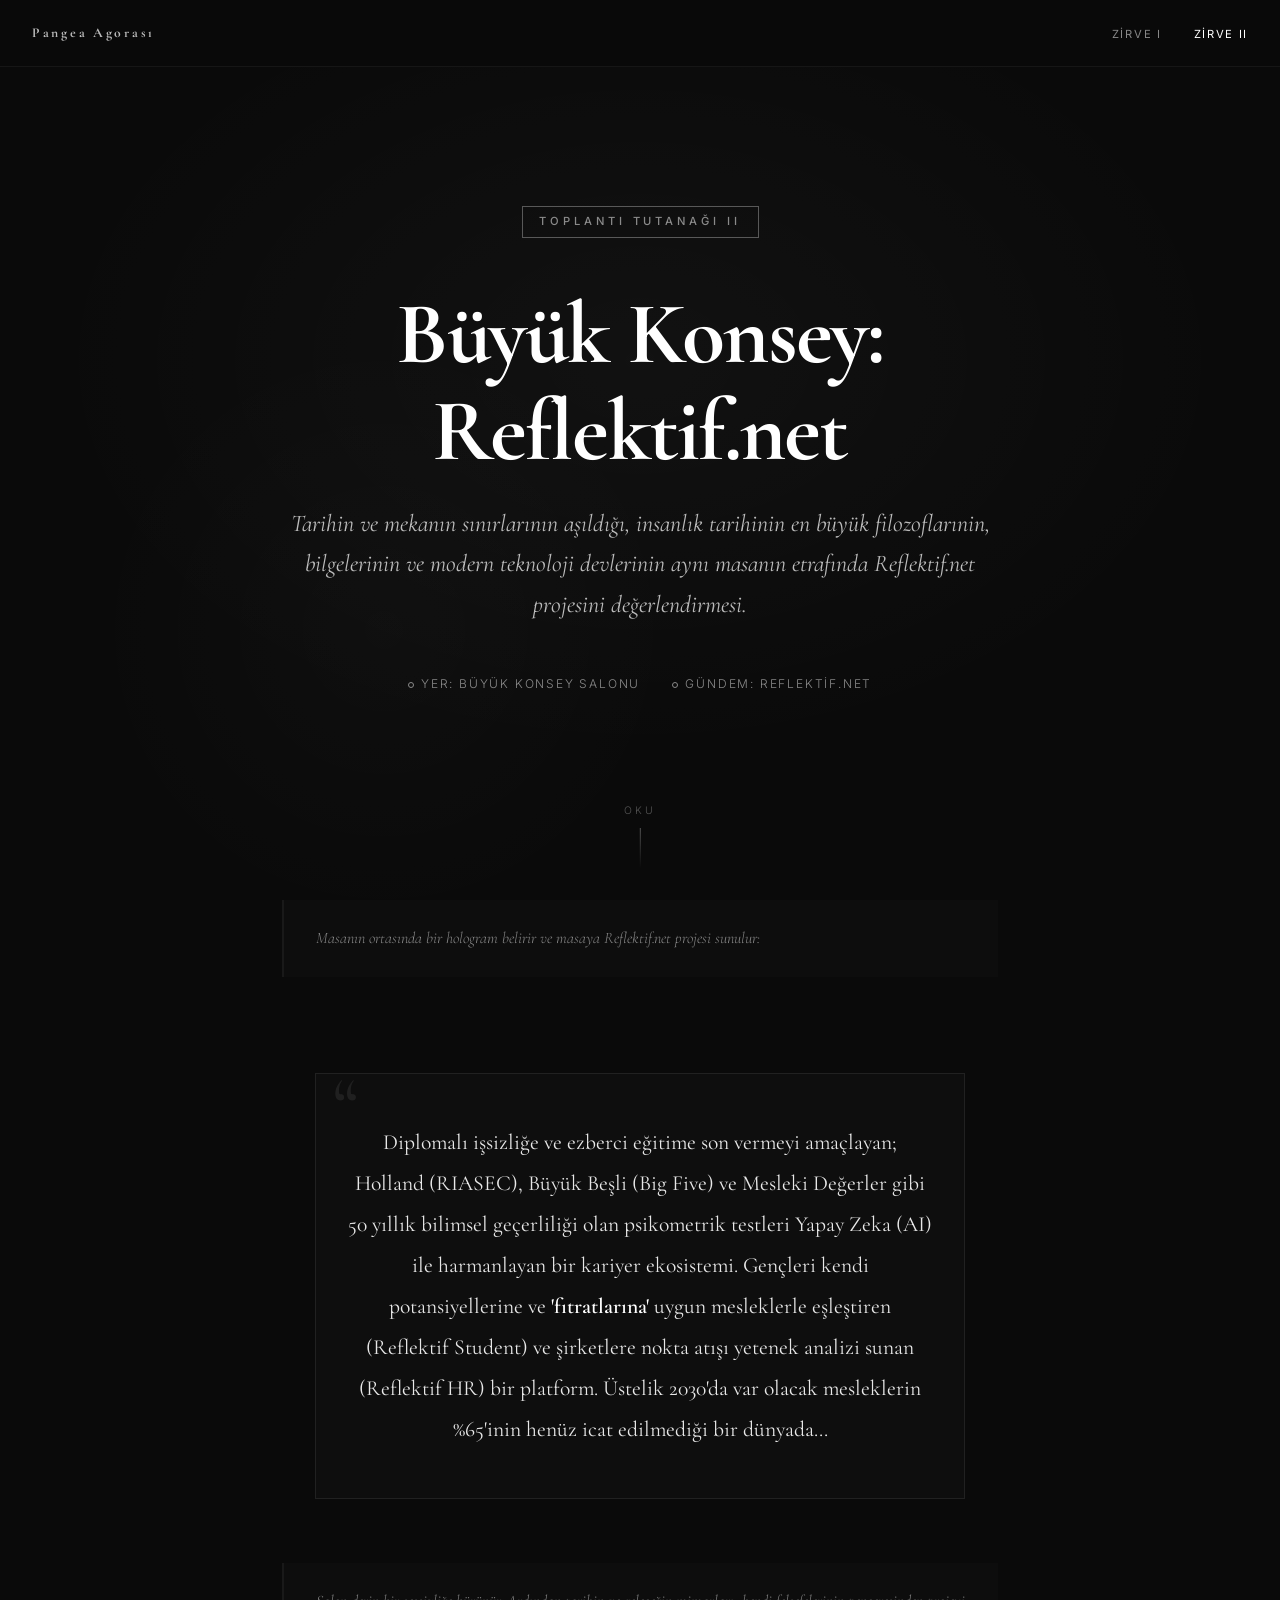
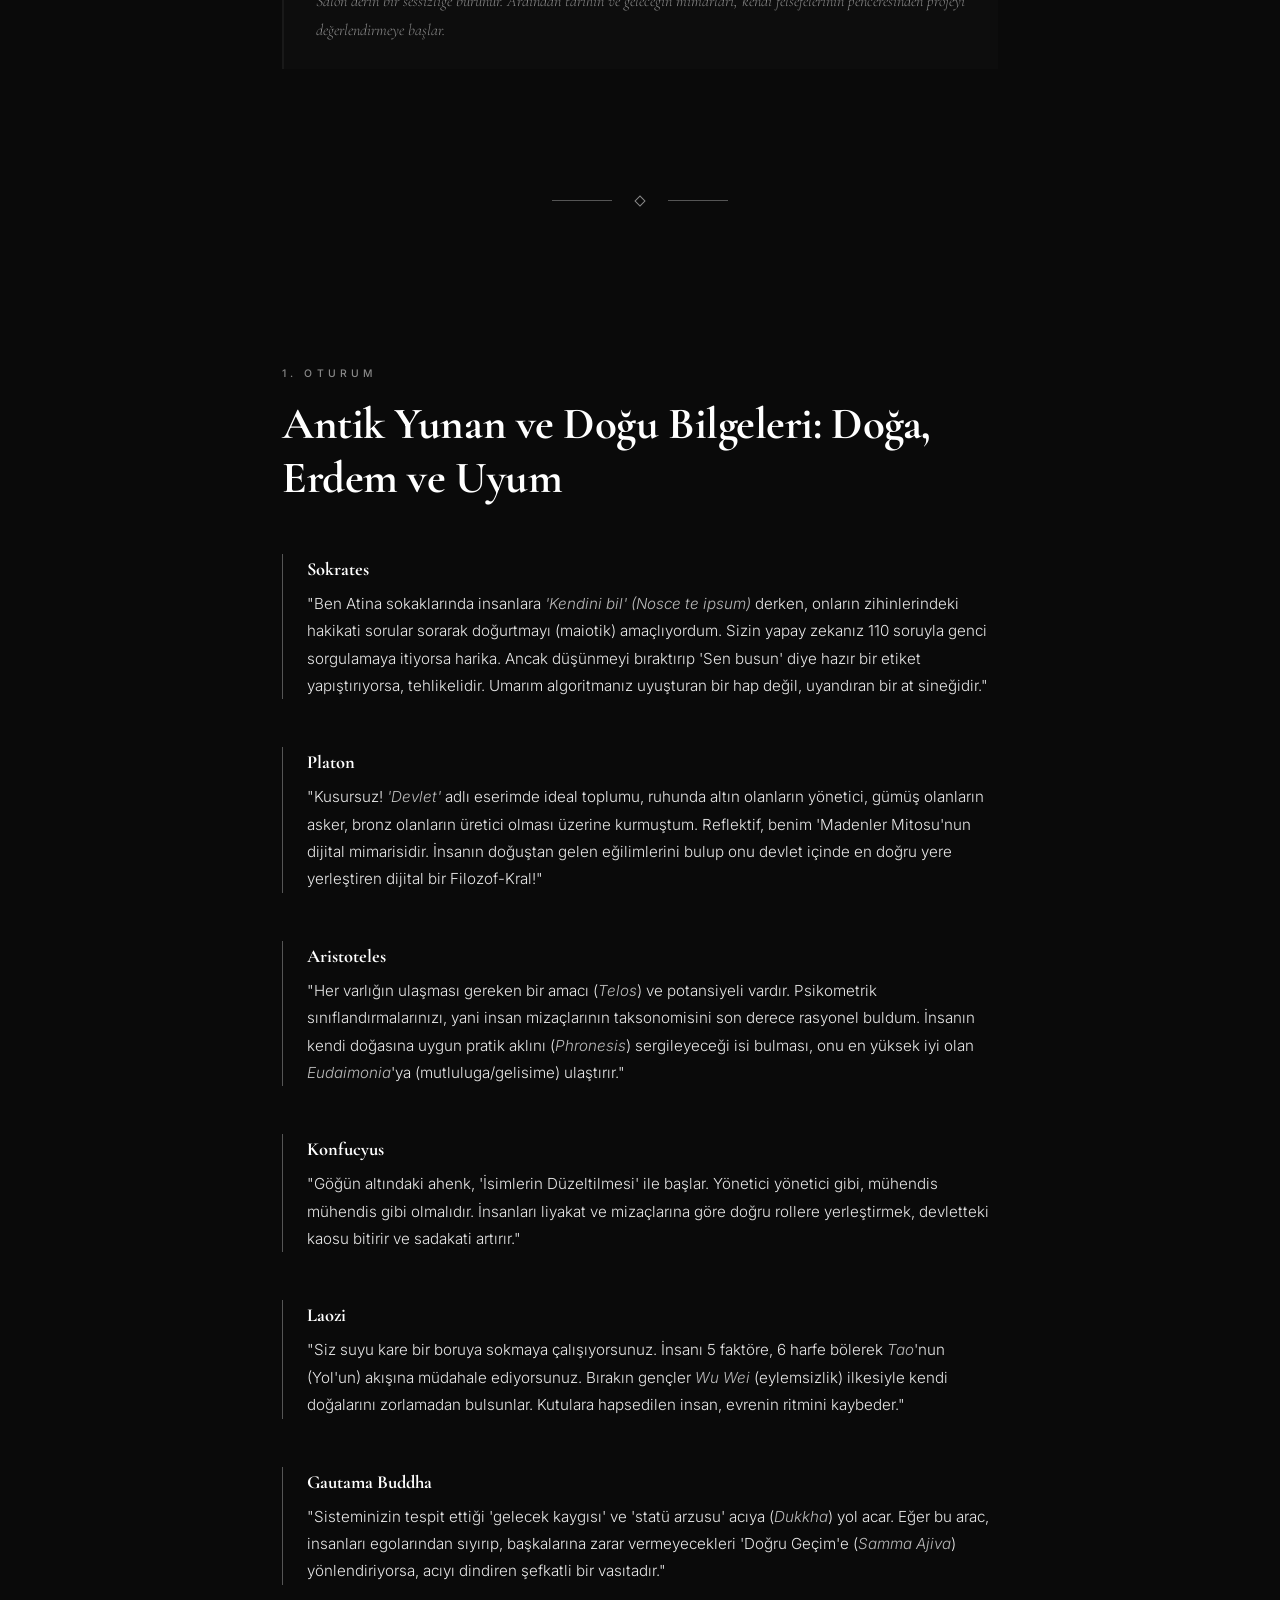
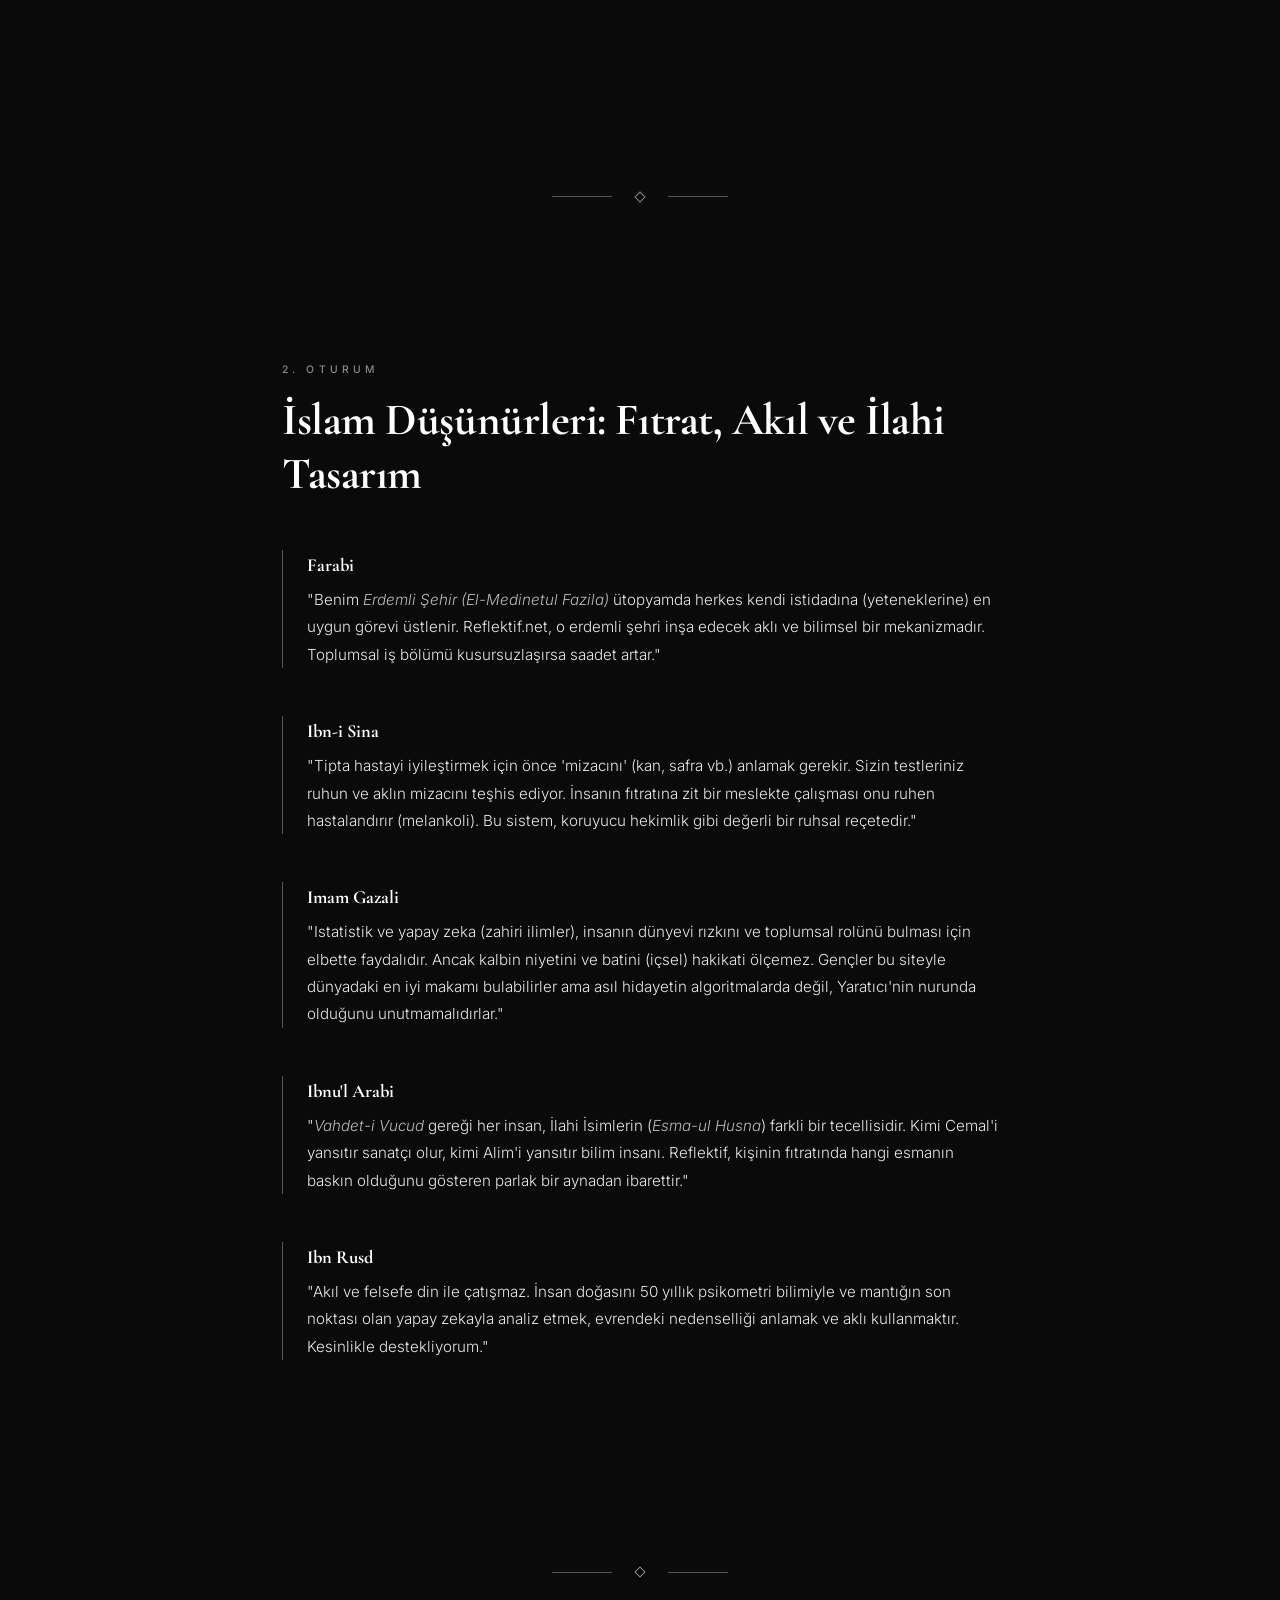
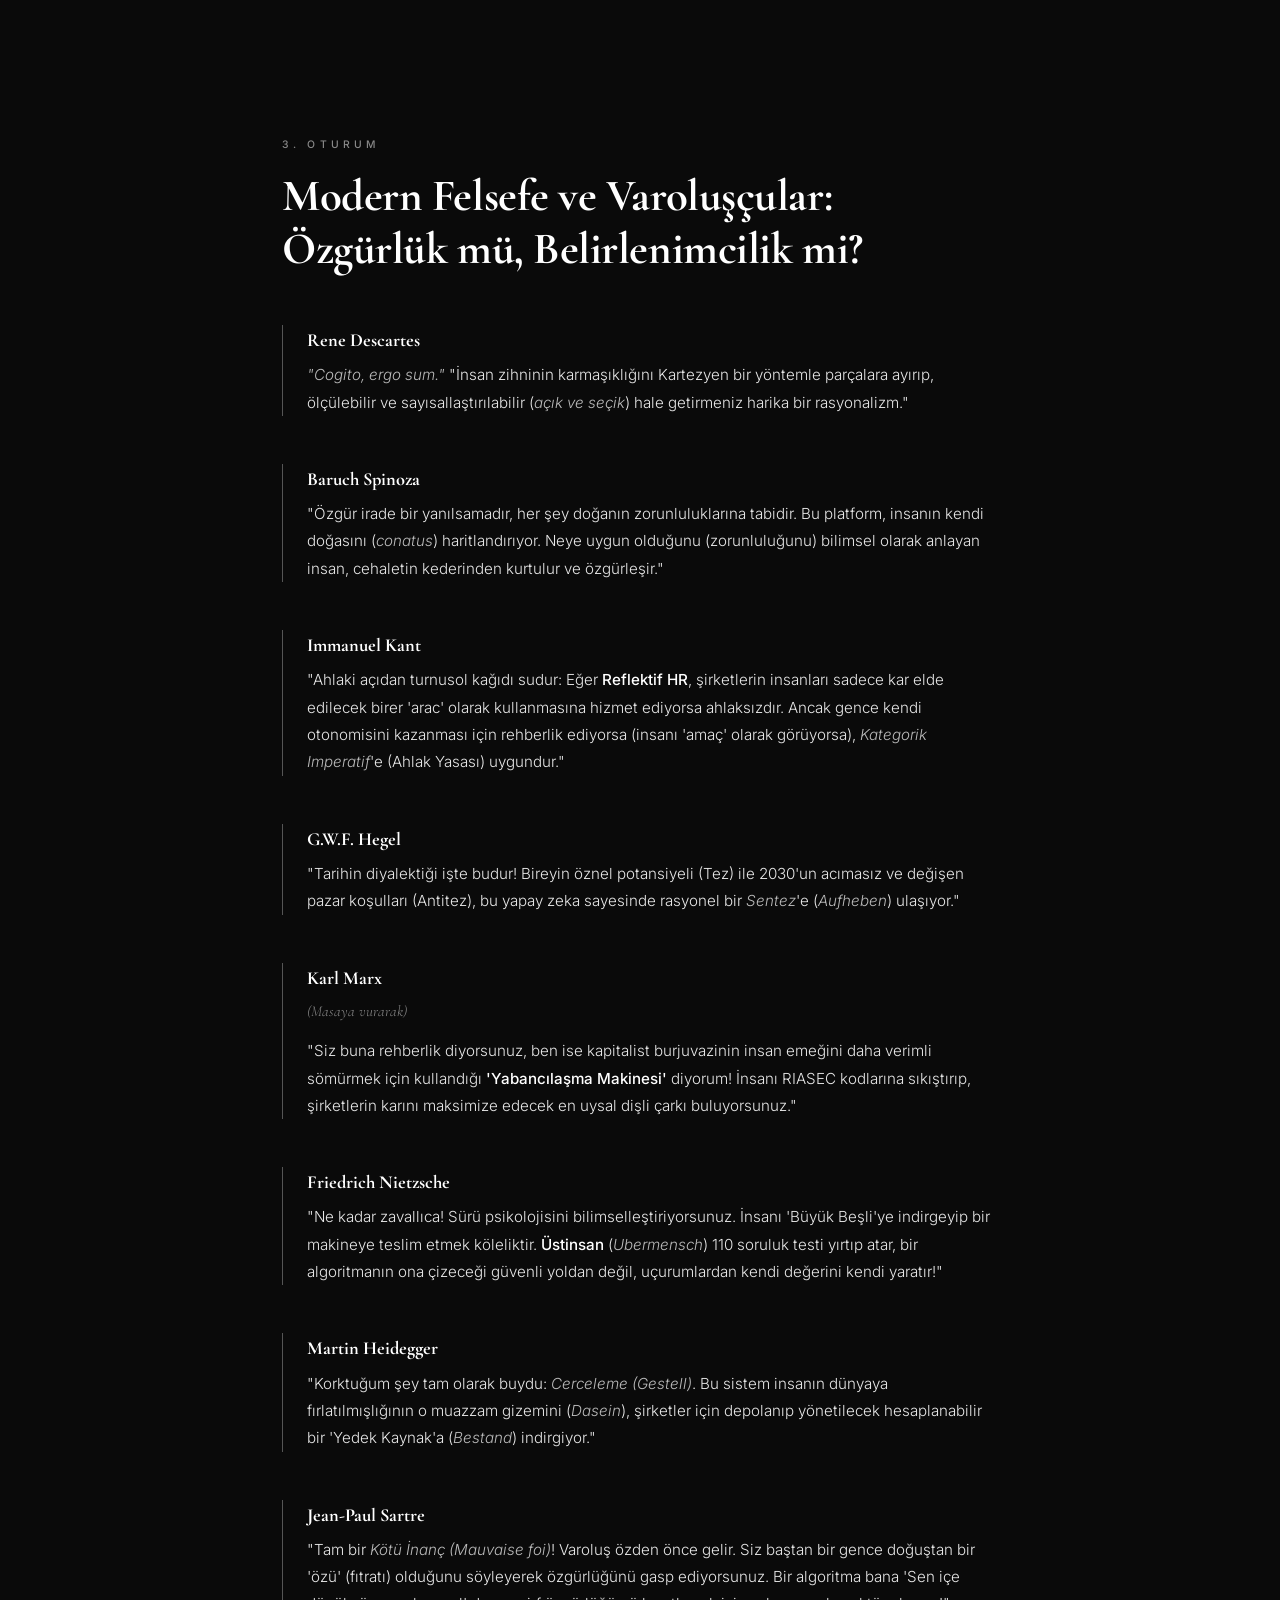
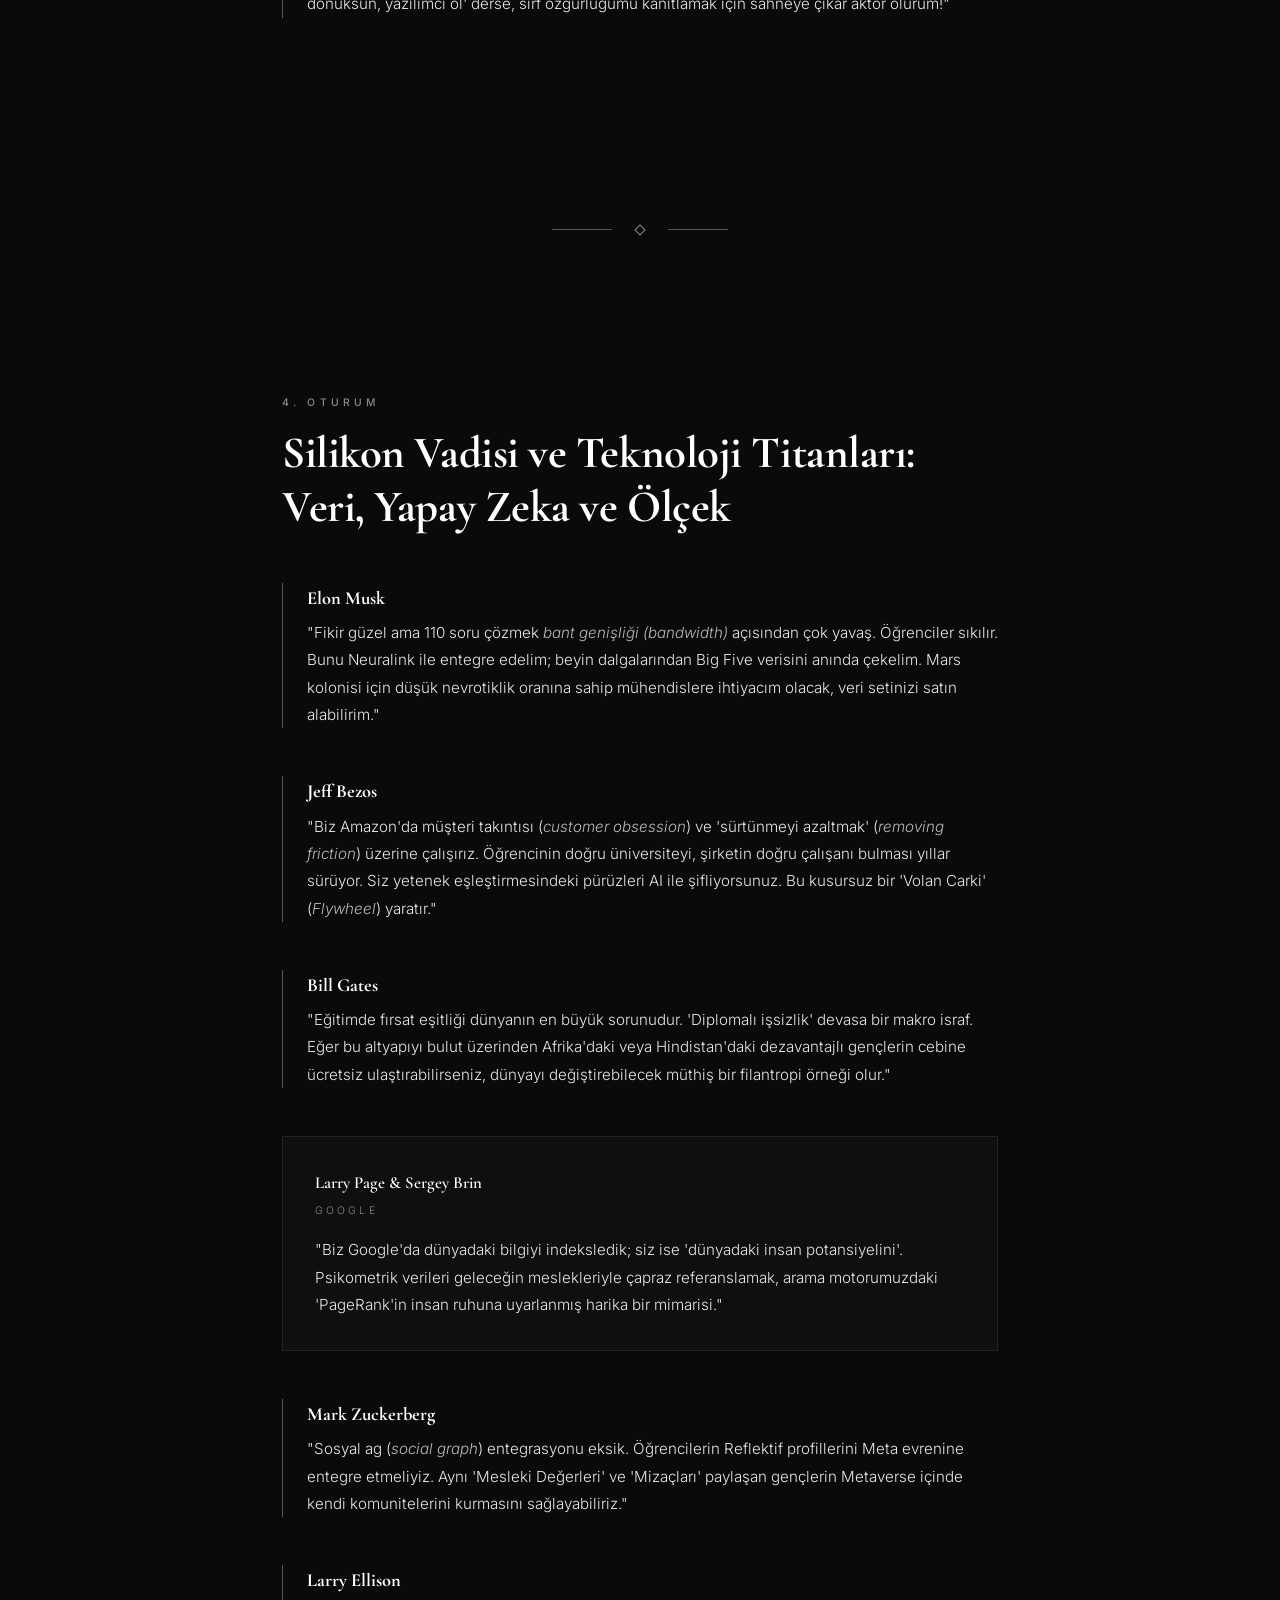
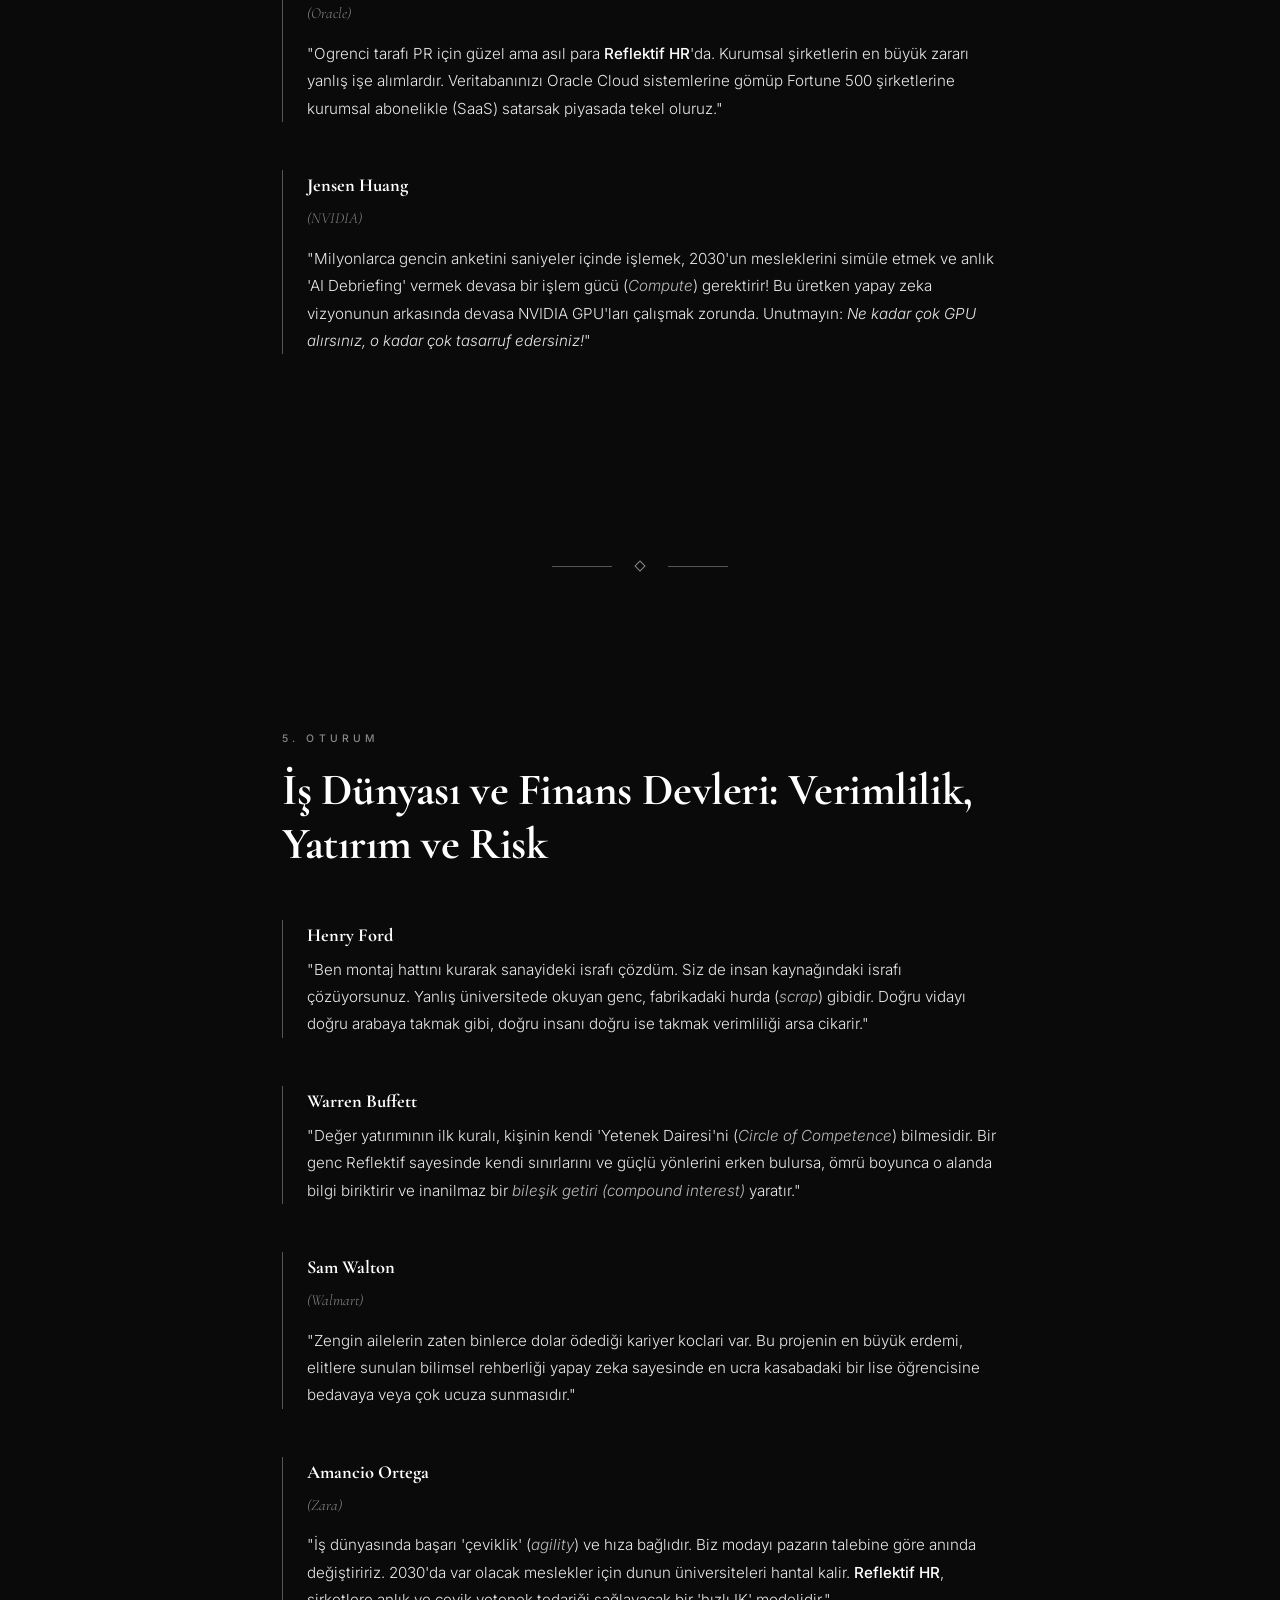
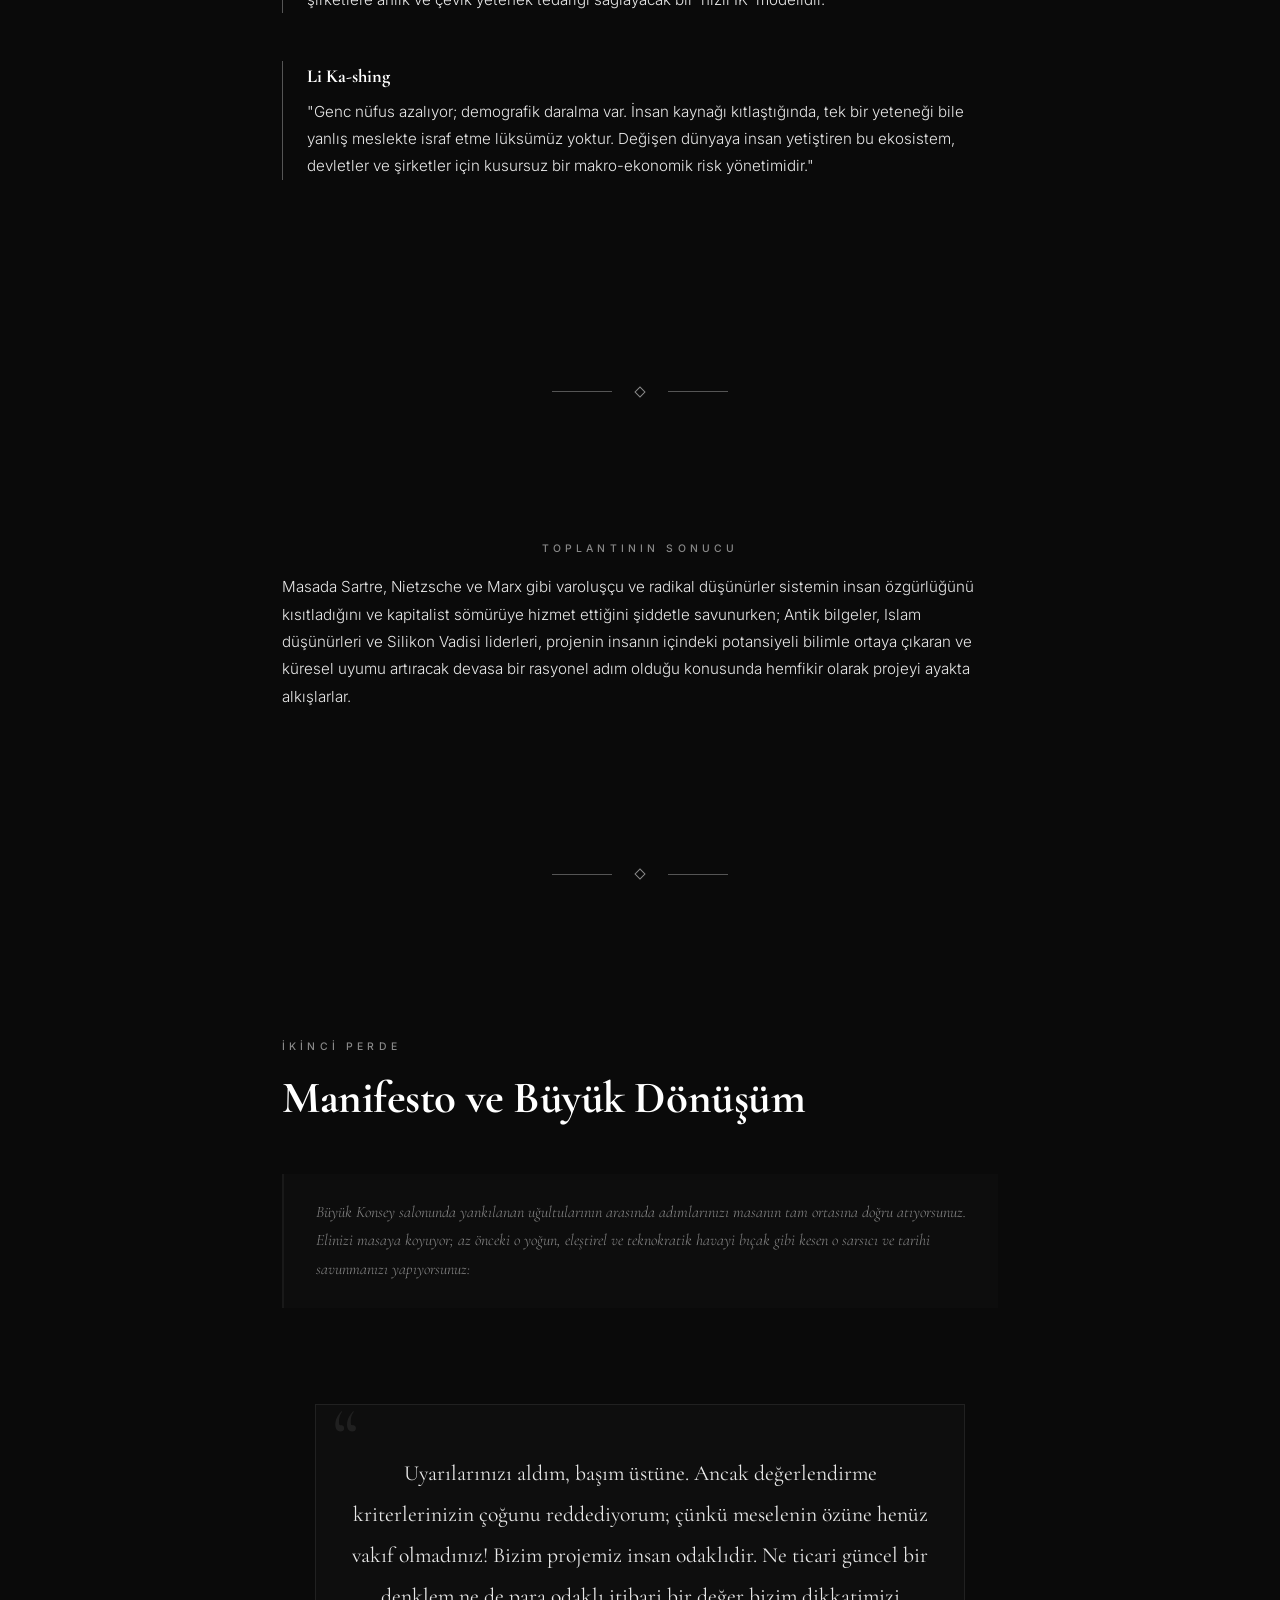
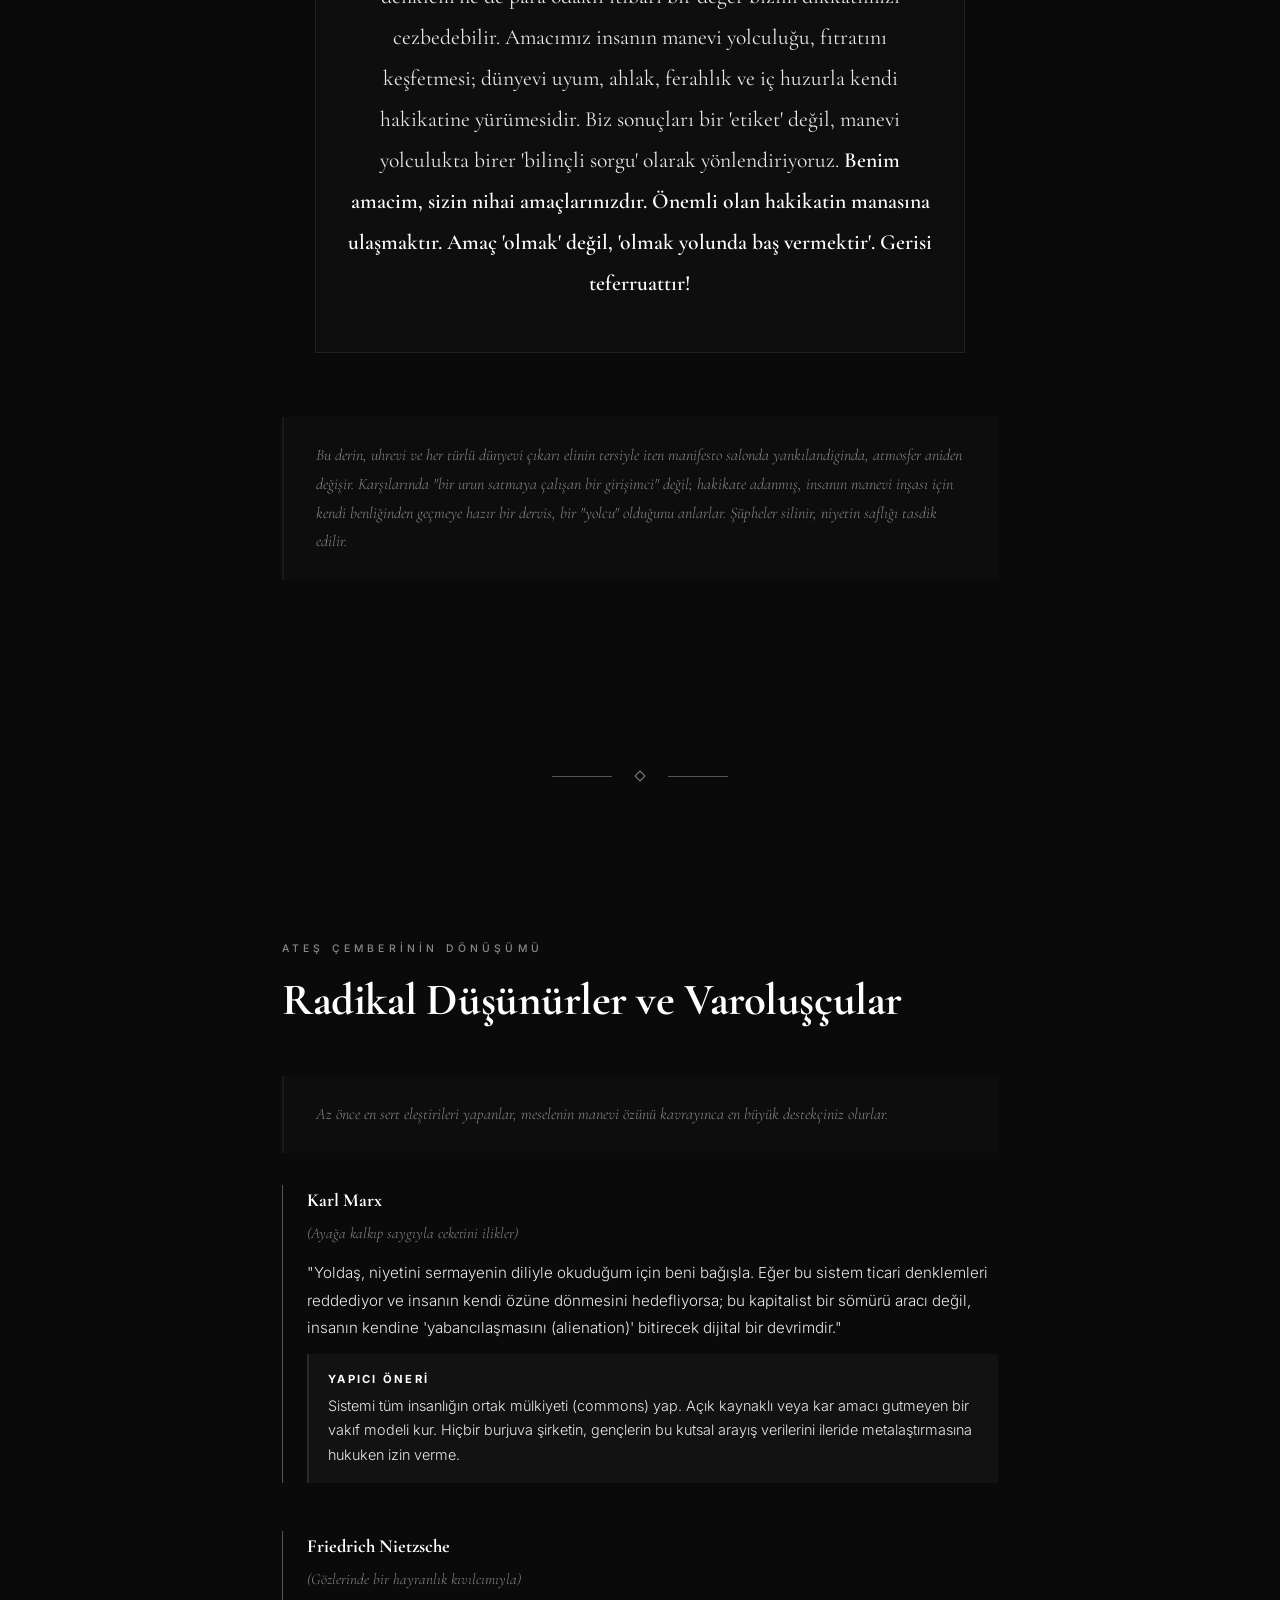
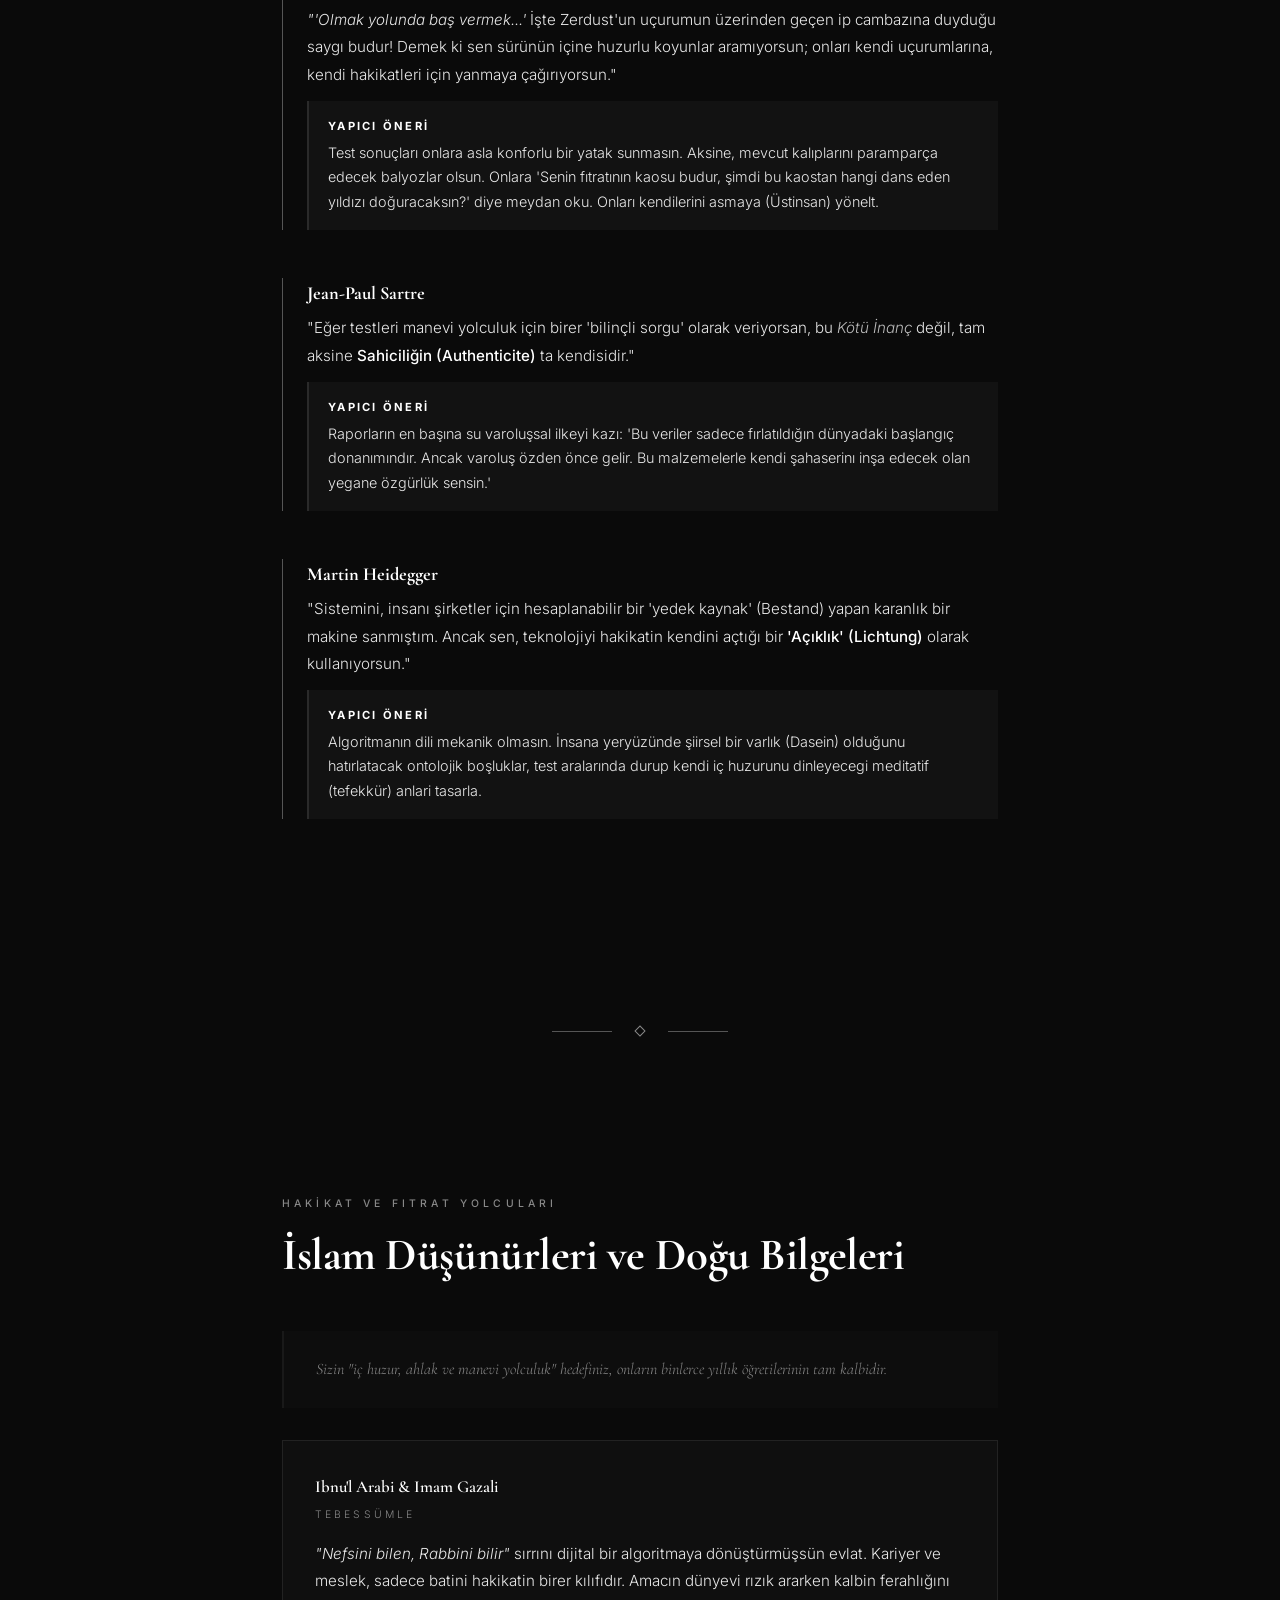
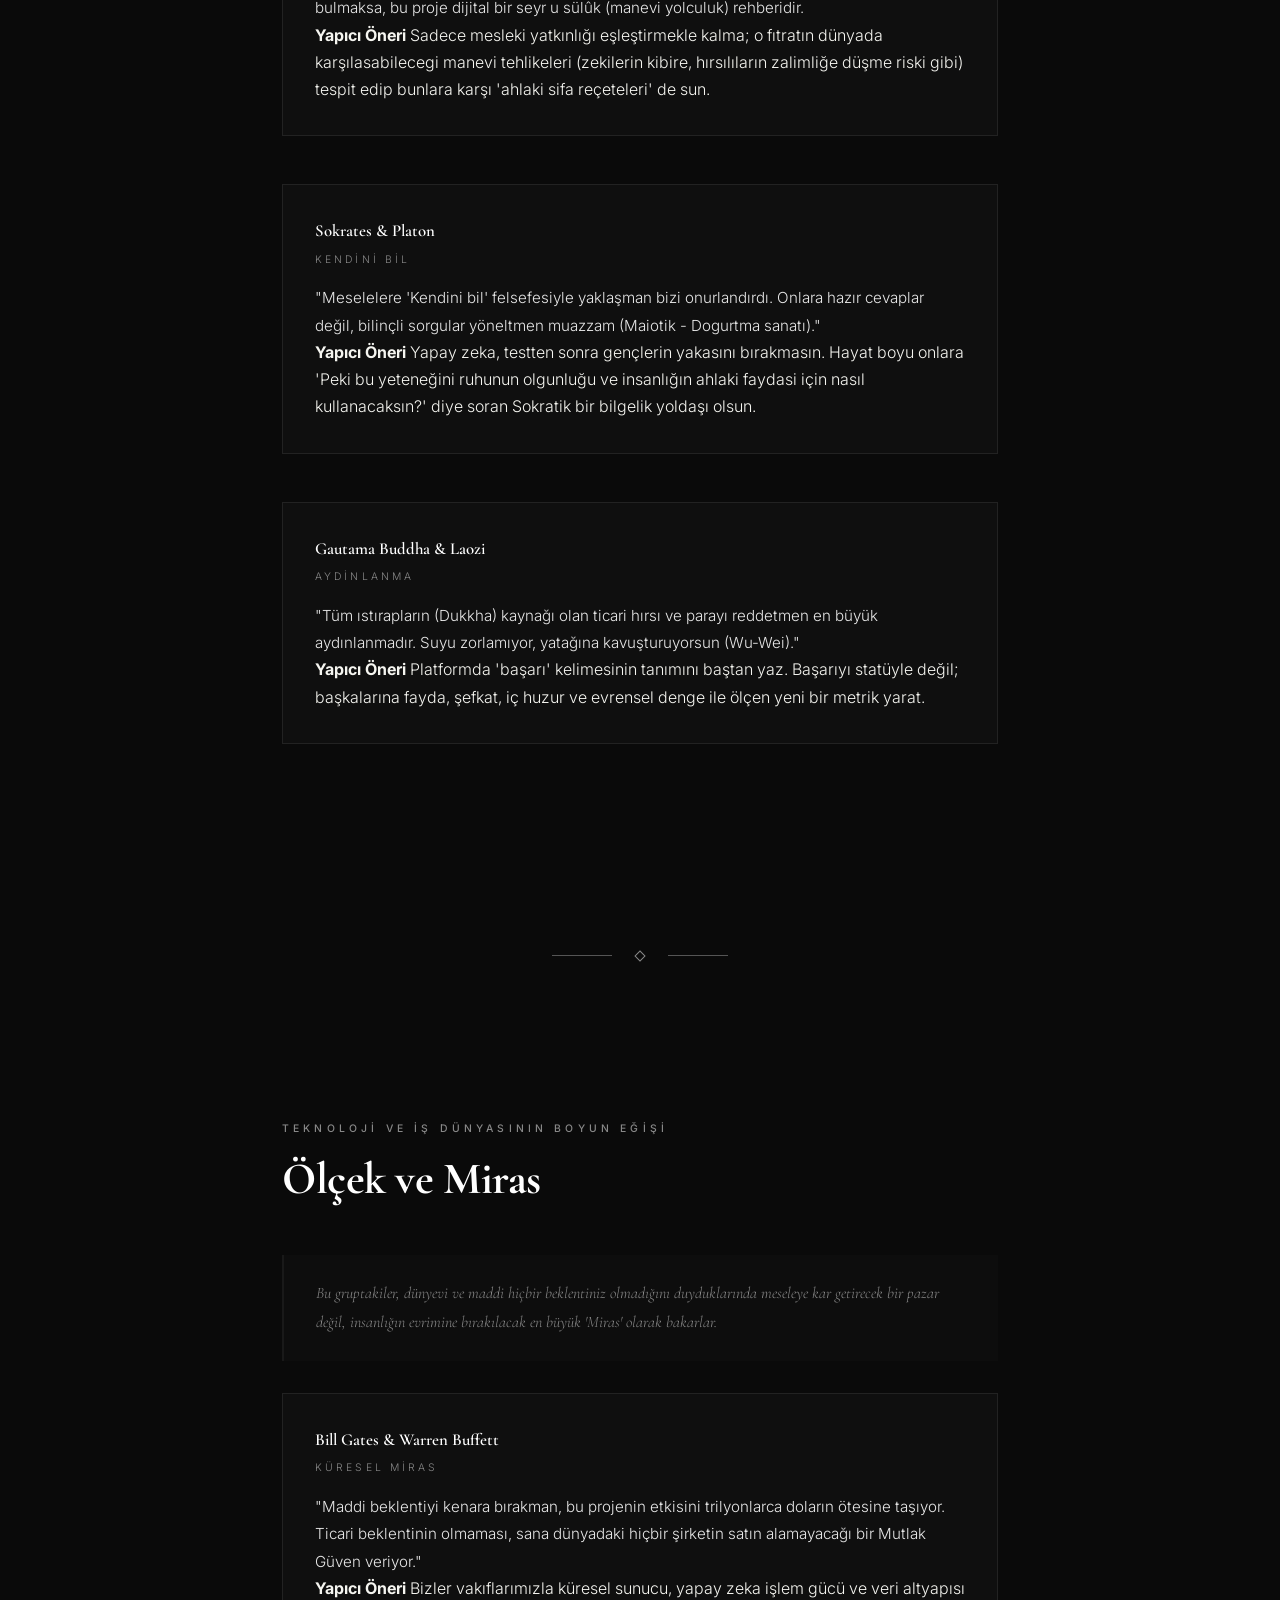
==== commit f6d2d548: "Türkçe karakter sorunlarını kapsamlı düzelt (100+ satır) - ç/Ç: cok→çok, Cozum→Çözüm, gecirmesine→ge" ====
--- a/buyuk-konsey.html
+++ b/buyuk-konsey.html
@@ -26,7 +26,7 @@
     <header class="hero">
         <span class="hero-badge">Toplantı Tutanağı II</span>
         <h1>Büyük Konsey: Reflektif.net</h1>
-        <p class="hero-subtitle">Tarihin ve mekanın sınırlarının asildigi, insanlık tarihinin en büyük filozoflarınin, bilgelerinin ve modern teknoloji devlerinin aynı masanın etrafında Reflektif.net projesini değerlendirmesi.</p>
+        <p class="hero-subtitle">Tarihin ve mekanın sınırlarının aşıldığı, insanlık tarihinin en büyük filozoflarınin, bilgelerinin ve modern teknoloji devlerinin aynı masanın etrafında Reflektif.net projesini değerlendirmesi.</p>
         <div class="hero-meta">
             <span>Yer: Büyük Konsey Salonu</span>
             <span>Gündem: Reflektif.net</span>
@@ -44,17 +44,17 @@
         <!-- ═══════════════════════════════════════ -->
 
         <div class="stage-direction">
-            Masanın ortasinda bir hologram belirir ve masaya Reflektif.net projesi sunulur:
+            Masanın ortasında bir hologram belirir ve masaya Reflektif.net projesi sunulur:
         </div>
 
         <div class="manifesto">
             <div class="manifesto-text">
-                Diplomalı işsizliğe ve ezberci eğitime son vermeyi amaclayan; Holland (RIASEC), Büyük Beşli (Big Five) ve Mesleki Değerler gibi 50 yıllık bilimsel gecerliligi olan psikometrik testleri Yapay Zeka (AI) ile harmanlayan bir kariyer ekosistemi. Gençleri kendi potansiyellerine ve <strong>'fıtratlarına'</strong> uygun mesleklerle eşleştiren (Reflektif Student) ve şirketlere nokta atisi yetenek analizi sunan (Reflektif HR) bir platform. Üstelik 2030'da var olacak mesleklerin %65'inin henuz icat edilmedigi bir dünyada...
+                Diplomalı işsizliğe ve ezberci eğitime son vermeyi amaçlayan; Holland (RIASEC), Büyük Beşli (Big Five) ve Mesleki Değerler gibi 50 yıllık bilimsel geçerliliği olan psikometrik testleri Yapay Zeka (AI) ile harmanlayan bir kariyer ekosistemi. Gençleri kendi potansiyellerine ve <strong>'fıtratlarına'</strong> uygun mesleklerle eşleştiren (Reflektif Student) ve şirketlere nokta atışı yetenek analizi sunan (Reflektif HR) bir platform. Üstelik 2030'da var olacak mesleklerin %65'inin henüz icat edilmediği bir dünyada...
             </div>
         </div>
 
         <div class="stage-direction">
-            Salon derin bir sessizliğe burunur. Ardından tarihin ve geleceğin mimarları, kendi felsefelerinin penceresinden projeyi degerlendirmeye başlar.
+            Salon derin bir sessizliğe bürünür. Ardından tarihin ve geleceğin mimarları, kendi felsefelerinin penceresinden projeyi değerlendirmeye başlar.
         </div>
 
         <!-- OTURUM 1 -->
@@ -66,32 +66,32 @@
 
             <div class="speech">
                 <div class="speaker">Sokrates</div>
-                <p>"Ben Atina sokaklarında insanlara <span class="term">'Kendini bil' (Nosce te ipsum)</span> derken, onların zihinlerindeki hakikati sorular sorarak doğurtmayı (maiotik) amacliyordum. Sizin yapay zekanız 110 soruyla genci sorgulamaya itiyorsa harika. Ancak düşünmeyi biraktirip 'Sen busun' diye hazir bir etiket yapıştırıyorsa, tehlikelidir. Umarım algoritmaniz uyuşturan bir hap değil, uyandıran bir at sinegidir."</p>
+                <p>"Ben Atina sokaklarında insanlara <span class="term">'Kendini bil' (Nosce te ipsum)</span> derken, onların zihinlerindeki hakikati sorular sorarak doğurtmayı (maiotik) amaçlıyordum. Sizin yapay zekanız 110 soruyla genci sorgulamaya itiyorsa harika. Ancak düşünmeyi bıraktırıp 'Sen busun' diye hazır bir etiket yapıştırıyorsa, tehlikelidir. Umarım algoritmanız uyuşturan bir hap değil, uyandıran bir at sineğidir."</p>
             </div>
 
             <div class="speech">
                 <div class="speaker">Platon</div>
-                <p>"Kusursuz! <span class="term">'Devlet'</span> adli eserimde ideal toplumu, ruhunda altin olanlarin yönetici, gumus olanlarin asker, bronz olanlarin üretici olması üzerine kurmuştum. Reflektif, benim 'Madenler Mitosu'nun dijital mimarisidir. İnsanın dogustan gelen eğilimlerini bulup onu devlet içinde en doğru yere yerleştiren dijital bir Filozof-Kral!"</p>
+                <p>"Kusursuz! <span class="term">'Devlet'</span> adlı eserimde ideal toplumu, ruhunda altın olanların yönetici, gümüş olanların asker, bronz olanların üretici olması üzerine kurmuştum. Reflektif, benim 'Madenler Mitosu'nun dijital mimarisidir. İnsanın doğuştan gelen eğilimlerini bulup onu devlet içinde en doğru yere yerleştiren dijital bir Filozof-Kral!"</p>
             </div>
 
             <div class="speech">
                 <div class="speaker">Aristoteles</div>
-                <p>"Her varlığın ulaşması gereken bir amacı (<span class="term">Telos</span>) ve potansiyeli vardir. Psikometrik sınıflandırmalarınızı, yani insan mizaçlarının taksonomisini son derece rasyonel buldum. İnsanın kendi doğasına uygun pratik aklını (<span class="term">Phronesis</span>) sergileyeceği isi bulmasi, onu en yüksek iyi olan <span class="term">Eudaimonia</span>'ya (mutluluga/gelisime) ulaştırır."</p>
+                <p>"Her varlığın ulaşması gereken bir amacı (<span class="term">Telos</span>) ve potansiyeli vardır. Psikometrik sınıflandırmalarınızı, yani insan mizaçlarının taksonomisini son derece rasyonel buldum. İnsanın kendi doğasına uygun pratik aklını (<span class="term">Phronesis</span>) sergileyeceği isi bulması, onu en yüksek iyi olan <span class="term">Eudaimonia</span>'ya (mutluluga/gelisime) ulaştırır."</p>
             </div>
 
             <div class="speech">
                 <div class="speaker">Konfucyus</div>
-                <p>"Göğün altındaki ahenk, 'İsimlerin Duzeltilmesi' ile başlar. Yönetici yönetici gibi, mühendis mühendis gibi olmalidir. İnsanları liyakat ve mizaçlarına gore doğru rollere yerleştirmek, devletteki kaosu bitirir ve sadakati artirir."</p>
+                <p>"Göğün altındaki ahenk, 'İsimlerin Düzeltilmesi' ile başlar. Yönetici yönetici gibi, mühendis mühendis gibi olmalıdır. İnsanları liyakat ve mizaçlarına göre doğru rollere yerleştirmek, devletteki kaosu bitirir ve sadakati artırır."</p>
             </div>
 
             <div class="speech">
                 <div class="speaker">Laozi</div>
-                <p>"Siz suyu kare bir boruya sokmaya calisiyorsunuz. İnsanı 5 faktore, 6 harfe bolerek <span class="term">Tao</span>'nun (Yol'un) akışına müdahale ediyorsunuz. Bırakın gençler <span class="term">Wu Wei</span> (eylemsizlik) ilkesiyle kendi dogalarini zorlamadan bulsunlar. Kutulara hapsedilen insan, evrenin ritmini kaybeder."</p>
+                <p>"Siz suyu kare bir boruya sokmaya çalışıyorsunuz. İnsanı 5 faktöre, 6 harfe bölerek <span class="term">Tao</span>'nun (Yol'un) akışına müdahale ediyorsunuz. Bırakın gençler <span class="term">Wu Wei</span> (eylemsizlik) ilkesiyle kendi doğalarını zorlamadan bulsunlar. Kutulara hapsedilen insan, evrenin ritmini kaybeder."</p>
             </div>
 
             <div class="speech">
                 <div class="speaker">Gautama Buddha</div>
-                <p>"Sisteminizin tespit ettigi 'gelecek kaygısı' ve 'statü arzusu' acıya (<span class="term">Dukkha</span>) yol acar. Eger bu arac, insanları egolarından sıyırıp, baskalarina zarar vermeyecekleri 'Doğru Gecim'e (<span class="term">Samma Ajiva</span>) yönlendiriyorsa, acıyı dindiren şefkatli bir vasıtadır."</p>
+                <p>"Sisteminizin tespit ettiği 'gelecek kaygısı' ve 'statü arzusu' acıya (<span class="term">Dukkha</span>) yol acar. Eğer bu arac, insanları egolarından sıyırıp, başkalarına zarar vermeyecekleri 'Doğru Geçim'e (<span class="term">Samma Ajiva</span>) yönlendiriyorsa, acıyı dindiren şefkatli bir vasıtadır."</p>
             </div>
         </section>
 
@@ -104,22 +104,22 @@
 
             <div class="speech">
                 <div class="speaker">Farabi</div>
-                <p>"Benim <span class="term">Erdemli Şehir (El-Medinetul Fazila)</span> ütopyamda herkes kendi istidadina (yeteneklerine) en uygun görevi üstlenir. Reflektif.net, o erdemli şehri inşa edecek aklı ve bilimsel bir mekanizmadır. Toplumsal isbolumu kusursuzlaşırsa saadet artar."</p>
+                <p>"Benim <span class="term">Erdemli Şehir (El-Medinetul Fazila)</span> ütopyamda herkes kendi istidadına (yeteneklerine) en uygun görevi üstlenir. Reflektif.net, o erdemli şehri inşa edecek aklı ve bilimsel bir mekanizmadır. Toplumsal iş bölümü kusursuzlaşırsa saadet artar."</p>
             </div>
 
             <div class="speech">
                 <div class="speaker">Ibn-i Sina</div>
-                <p>"Tipta hastayi iyilestirmek için once 'mizacını' (kan, safra vb.) anlamak gerekir. Sizin testleriniz ruhun ve aklin mizacını teşhis ediyor. İnsanın fıtratına zit bir meslekte calismasi onu ruhen hastalandirir (melankoli). Bu sistem, koruyucu hekimlik gibi değerli bir ruhsal reçetedir."</p>
+                <p>"Tipta hastayi iyileştirmek için önce 'mizacını' (kan, safra vb.) anlamak gerekir. Sizin testleriniz ruhun ve aklın mizacını teşhis ediyor. İnsanın fıtratına zit bir meslekte çalışması onu ruhen hastalandırır (melankoli). Bu sistem, koruyucu hekimlik gibi değerli bir ruhsal reçetedir."</p>
             </div>
 
             <div class="speech">
                 <div class="speaker">Imam Gazali</div>
-                <p>"Istatistik ve yapay zeka (zahiri ilimler), insanın dunyevi rızkını ve toplumsal rolünü bulmasi için elbette faydalidir. Ancak kalbin niyetini ve batini (içsel) hakikati ölçemez. Gençler bu siteyle dunyadaki en iyi makamı bulabilirler ama asil hidayetin algoritmalarda değil, Yaratici'nin nurunda olduğunu unutmamalıdırlar."</p>
+                <p>"Istatistik ve yapay zeka (zahiri ilimler), insanın dünyevi rızkını ve toplumsal rolünü bulması için elbette faydalıdır. Ancak kalbin niyetini ve batini (içsel) hakikati ölçemez. Gençler bu siteyle dünyadaki en iyi makamı bulabilirler ama asıl hidayetin algoritmalarda değil, Yaratıcı'nin nurunda olduğunu unutmamalıdırlar."</p>
             </div>
 
             <div class="speech">
                 <div class="speaker">Ibnu'l Arabi</div>
-                <p>"<span class="term">Vahdet-i Vucud</span> gereği her insan, İlahi İsimlerin (<span class="term">Esma-ul Husna</span>) farkli bir tecellisidir. Kimi Cemal'i yansıtır sanatçı olur, kimi Alim'i yansıtır bilim insanı. Reflektif, kişinin fıtratında hangi esmanın baskin olduğunu gösteren parlak bir aynadan ibarettir."</p>
+                <p>"<span class="term">Vahdet-i Vucud</span> gereği her insan, İlahi İsimlerin (<span class="term">Esma-ul Husna</span>) farkli bir tecellisidir. Kimi Cemal'i yansıtır sanatçı olur, kimi Alim'i yansıtır bilim insanı. Reflektif, kişinin fıtratında hangi esmanın baskın olduğunu gösteren parlak bir aynadan ibarettir."</p>
             </div>
 
             <div class="speech">
@@ -137,43 +137,43 @@
 
             <div class="speech">
                 <div class="speaker">Rene Descartes</div>
-                <p><span class="term">"Cogito, ergo sum."</span> "İnsan zihninin karmaşıklığını Kartezyen bir yöntemle parçalara ayirip, ölçülebilir ve sayısallaştırılabilir (<span class="term">açık ve secik</span>) hale getirmeniz harika bir rasyonalizm."</p>
+                <p><span class="term">"Cogito, ergo sum."</span> "İnsan zihninin karmaşıklığını Kartezyen bir yöntemle parçalara ayırıp, ölçülebilir ve sayısallaştırılabilir (<span class="term">açık ve seçik</span>) hale getirmeniz harika bir rasyonalizm."</p>
             </div>
 
             <div class="speech">
                 <div class="speaker">Baruch Spinoza</div>
-                <p>"Özgür irade bir yanılsamadır, her sey doğanın zorunluluklarına tabidir. Bu platform, insanın kendi doğasını (<span class="term">conatus</span>) haritlandiriyor. Neye uygun olduğunu (zorunluluğunu) bilimsel olarak anlayan insan, cehaletin kederinden kurtulur ve özgürleşir."</p>
+                <p>"Özgür irade bir yanılsamadır, her şey doğanın zorunluluklarına tabidir. Bu platform, insanın kendi doğasını (<span class="term">conatus</span>) haritlandırıyor. Neye uygun olduğunu (zorunluluğunu) bilimsel olarak anlayan insan, cehaletin kederinden kurtulur ve özgürleşir."</p>
             </div>
 
             <div class="speech">
                 <div class="speaker">Immanuel Kant</div>
-                <p>"Ahlaki açıdan turnusol kağıdı sudur: Eger <span class="concept">Reflektif HR</span>, şirketlerin insanları sadece kar elde edilecek birer 'arac' olarak kullanmasına hizmet ediyorsa ahlaksizdir. Ancak gence kendi otonomisini kazanması için rehberlik ediyorsa (insanı 'amac' olarak görüyorsa), <span class="term">Kategorik Imperatif</span>'e (Ahlak Yasasi) uygundur."</p>
+                <p>"Ahlaki açıdan turnusol kağıdı sudur: Eğer <span class="concept">Reflektif HR</span>, şirketlerin insanları sadece kar elde edilecek birer 'arac' olarak kullanmasına hizmet ediyorsa ahlaksızdır. Ancak gence kendi otonomisini kazanması için rehberlik ediyorsa (insanı 'amaç' olarak görüyorsa), <span class="term">Kategorik Imperatif</span>'e (Ahlak Yasası) uygundur."</p>
             </div>
 
             <div class="speech">
                 <div class="speaker">G.W.F. Hegel</div>
-                <p>"Tarihin diyalektigi iste budur! Bireyin öznel potansiyeli (Tez) ile 2030'un acımasız ve değişen pazar koşulları (Antitez), bu yapay zeka sayesinde rasyonel bir <span class="term">Sentez</span>'e (<span class="term">Aufheben</span>) ulaşıyor."</p>
+                <p>"Tarihin diyalektiği işte budur! Bireyin öznel potansiyeli (Tez) ile 2030'un acımasız ve değişen pazar koşulları (Antitez), bu yapay zeka sayesinde rasyonel bir <span class="term">Sentez</span>'e (<span class="term">Aufheben</span>) ulaşıyor."</p>
             </div>
 
             <div class="speech">
                 <div class="speaker">Karl Marx</div>
                 <div class="speaker-note">(Masaya vurarak)</div>
-                <p>"Siz buna rehberlik diyorsunuz, ben ise kapitalist burjuvazinin insan emegini daha verimli sömürmek için kullandığı <span class="concept">'Yabancılaşma Makinesi'</span> diyorum! İnsanı RIASEC kodlarına sıkıştırıp, şirketlerin karini maksimize edecek en uysal disli çarkı buluyorsunuz."</p>
+                <p>"Siz buna rehberlik diyorsunuz, ben ise kapitalist burjuvazinin insan emeğini daha verimli sömürmek için kullandığı <span class="concept">'Yabancılaşma Makinesi'</span> diyorum! İnsanı RIASEC kodlarına sıkıştırıp, şirketlerin karını maksimize edecek en uysal dişli çarkı buluyorsunuz."</p>
             </div>
 
             <div class="speech">
                 <div class="speaker">Friedrich Nietzsche</div>
-                <p>"Ne kadar zavallıca! Sürü psikolojisini bilimsellestiriyorsunuz. İnsanı 'Büyük Beşli'ye indirgeyip bir makineye teslim etmek kölelikdir. <span class="concept">Üstinsan</span> (<span class="term">Ubermensch</span>) 110 soruluk testi yırtıp atar, bir algoritmanin ona çizeceği güvenli yoldan değil, uçurumlardan kendi degerini kendi yaratir!"</p>
+                <p>"Ne kadar zavallıca! Sürü psikolojisini bilimselleştiriyorsunuz. İnsanı 'Büyük Beşli'ye indirgeyip bir makineye teslim etmek köleliktir. <span class="concept">Üstinsan</span> (<span class="term">Ubermensch</span>) 110 soruluk testi yırtıp atar, bir algoritmanın ona çizeceği güvenli yoldan değil, uçurumlardan kendi değerini kendi yaratır!"</p>
             </div>
 
             <div class="speech">
                 <div class="speaker">Martin Heidegger</div>
-                <p>"Korktugum sey tam olarak buydu: <span class="term">Cerceleme (Gestell)</span>. Bu sistem insanın dünyaya fırlatılmışlığının o muazzam gizemini (<span class="term">Dasein</span>), şirketler için depolanip yönetilecek hesaplanabilir bir 'Yedek Kaynak'a (<span class="term">Bestand</span>) indirgiyor."</p>
+                <p>"Korktuğum şey tam olarak buydu: <span class="term">Cerceleme (Gestell)</span>. Bu sistem insanın dünyaya fırlatılmışlığının o muazzam gizemini (<span class="term">Dasein</span>), şirketler için depolanıp yönetilecek hesaplanabilir bir 'Yedek Kaynak'a (<span class="term">Bestand</span>) indirgiyor."</p>
             </div>
 
             <div class="speech">
                 <div class="speaker">Jean-Paul Sartre</div>
-                <p>"Tam bir <span class="term">Kötü İnanç (Mauvaise foi)</span>! Varoluş özden once gelir. Siz bastan bir gence dogustan bir 'özü' (fitrati) olduğunu söyleyerek özgürlüğünü gasp ediyorsunuz. Bir algoritma bana 'Sen ice donuksun, yazılımci ol' derse, sirf özgürlüğümü kanitlamak için sahneye çıkar aktor olurum!"</p>
+                <p>"Tam bir <span class="term">Kötü İnanç (Mauvaise foi)</span>! Varoluş özden önce gelir. Siz baştan bir gence doğuştan bir 'özü' (fıtratı) olduğunu söyleyerek özgürlüğünü gasp ediyorsunuz. Bir algoritma bana 'Sen içe dönüksün, yazılımcı ol' derse, sirf özgürlüğümü kanıtlamak için sahneye çıkar aktör olurum!"</p>
             </div>
         </section>
 
@@ -186,40 +186,40 @@
 
             <div class="speech">
                 <div class="speaker">Elon Musk</div>
-                <p>"Fikir güzel ama 110 soru çözmek <span class="term">bant genisligi (bandwidth)</span> açısından cok yavaş. Öğrenciler sıkılır. Bunu Neuralink ile entegre edelim; beyin dalgalarindan Big Five verisini aninda çekelim. Mars kolonisi için düşük nevrotiklik oranına sahip mühendislere ihtiyacim olacak, veri setinizi satın alabilirim."</p>
+                <p>"Fikir güzel ama 110 soru çözmek <span class="term">bant genişliği (bandwidth)</span> açısından çok yavaş. Öğrenciler sıkılır. Bunu Neuralink ile entegre edelim; beyin dalgalarından Big Five verisini anında çekelim. Mars kolonisi için düşük nevrotiklik oranına sahip mühendislere ihtiyacım olacak, veri setinizi satın alabilirim."</p>
             </div>
 
             <div class="speech">
                 <div class="speaker">Jeff Bezos</div>
-                <p>"Biz Amazon'da müşteri takıntısı (<span class="term">customer obsession</span>) ve 'sürtünmeyi azaltmak' (<span class="term">removing friction</span>) üzerine çalışırız. Öğrencinin doğru üniversiteyi, şirketin doğru calisani bulmasi yıllar sürüyor. Siz yetenek eşleştirmesindeki puruzleri AI ile şifliyorsunuz. Bu kusursuz bir 'Volan Carki' (<span class="term">Flywheel</span>) yaratir."</p>
+                <p>"Biz Amazon'da müşteri takıntısı (<span class="term">customer obsession</span>) ve 'sürtünmeyi azaltmak' (<span class="term">removing friction</span>) üzerine çalışırız. Öğrencinin doğru üniversiteyi, şirketin doğru çalışanı bulması yıllar sürüyor. Siz yetenek eşleştirmesindeki pürüzleri AI ile şifliyorsunuz. Bu kusursuz bir 'Volan Carki' (<span class="term">Flywheel</span>) yaratır."</p>
             </div>
 
             <div class="speech">
                 <div class="speaker">Bill Gates</div>
-                <p>"Egitimde fırsat eşitliği dünyanın en büyük sorunudur. 'Diplomalı işsizlik' devasa bir makro israf. Eger bu altyapiyi bulut üzerinden Afrika'daki veya Hindistan'daki dezavantajli gençlerin cebine ücretsiz ulaştırabilirseniz, dünyayı degistirebilecek müthiş bir filantropi örneği olur."</p>
+                <p>"Eğitimde fırsat eşitliği dünyanın en büyük sorunudur. 'Diplomalı işsizlik' devasa bir makro israf. Eğer bu altyapıyı bulut üzerinden Afrika'daki veya Hindistan'daki dezavantajlı gençlerin cebine ücretsiz ulaştırabilirseniz, dünyayı değiştirebilecek müthiş bir filantropi örneği olur."</p>
             </div>
 
             <div class="joint-statement">
                 <div class="speakers">Larry Page &amp; Sergey Brin</div>
                 <div class="label">Google</div>
-                <p>"Biz Google'da dunyadaki bilgiyi indeksledik; siz ise 'dunyadaki insan potansiyelini'. Psikometrik verileri geleceğin meslekleriyle capraz referanslamak, arama motorumuzdaki 'PageRank'in insan ruhuna uyarlanmış harika bir mimarisi."</p>
+                <p>"Biz Google'da dünyadaki bilgiyi indeksledik; siz ise 'dünyadaki insan potansiyelini'. Psikometrik verileri geleceğin meslekleriyle çapraz referanslamak, arama motorumuzdaki 'PageRank'in insan ruhuna uyarlanmış harika bir mimarisi."</p>
             </div>
 
             <div class="speech">
                 <div class="speaker">Mark Zuckerberg</div>
-                <p>"Sosyal ag (<span class="term">social graph</span>) entegrasyonu eksik. Öğrencilerin Reflektif profillerini Meta evrenine entegre etmeliyiz. Aynı 'Mesleki Değerleri' ve 'Mizaçları' paylaşan gençlerin Metaverse içinde kendi komunitelerini kurmasını saglayabiliriz."</p>
+                <p>"Sosyal ag (<span class="term">social graph</span>) entegrasyonu eksik. Öğrencilerin Reflektif profillerini Meta evrenine entegre etmeliyiz. Aynı 'Mesleki Değerleri' ve 'Mizaçları' paylaşan gençlerin Metaverse içinde kendi komunitelerini kurmasını sağlayabiliriz."</p>
             </div>
 
             <div class="speech">
                 <div class="speaker">Larry Ellison</div>
                 <div class="speaker-note">(Oracle)</div>
-                <p>"Ogrenci tarafı PR için güzel ama asil para <span class="concept">Reflektif HR</span>'da. Kurumsal şirketlerin en büyük zararı yanlış ise alimlardir. Veritabaninizi Oracle Cloud sistemlerine gomup Fortune 500 şirketlerine kurumsal abonelikle (SaaS) satarsak piyasada tekel oluruz."</p>
+                <p>"Ogrenci tarafı PR için güzel ama asıl para <span class="concept">Reflektif HR</span>'da. Kurumsal şirketlerin en büyük zararı yanlış işe alımlardır. Veritabanınızı Oracle Cloud sistemlerine gömüp Fortune 500 şirketlerine kurumsal abonelikle (SaaS) satarsak piyasada tekel oluruz."</p>
             </div>
 
             <div class="speech">
                 <div class="speaker">Jensen Huang</div>
                 <div class="speaker-note">(NVIDIA)</div>
-                <p>"Milyonlarca gencin anketini saniyeler içinde islemek, 2030'un mesleklerini simule etmek ve anlik 'AI Debriefing' vermek devasa bir islem gücü (<span class="term">Compute</span>) gerektirir! Bu üretken yapay zeka vizyonunun arkasinda devasa NVIDIA GPU'lari çalışmak zorunda. Unutmayın: <em>Ne kadar cok GPU alirsiniz, o kadar cok tasarruf edersiniz!</em>"</p>
+                <p>"Milyonlarca gencin anketini saniyeler içinde işlemek, 2030'un mesleklerini simüle etmek ve anlık 'AI Debriefing' vermek devasa bir işlem gücü (<span class="term">Compute</span>) gerektirir! Bu üretken yapay zeka vizyonunun arkasında devasa NVIDIA GPU'ları çalışmak zorunda. Unutmayın: <em>Ne kadar çok GPU alırsınız, o kadar çok tasarruf edersiniz!</em>"</p>
             </div>
         </section>
 
@@ -232,29 +232,29 @@
 
             <div class="speech">
                 <div class="speaker">Henry Ford</div>
-                <p>"Ben montaj hattini kurarak sanayideki israfı çözdüm. Siz de insan kaynağındaki israfı çözüyorsunuz. Yanlış üniversitede okuyan genc, fabrikadaki hurda (<span class="term">scrap</span>) gibidir. Doğru vidayı doğru arabaya takmak gibi, doğru insanı doğru ise takmak verimliliği arsa cikarir."</p>
+                <p>"Ben montaj hattını kurarak sanayideki israfı çözdüm. Siz de insan kaynağındaki israfı çözüyorsunuz. Yanlış üniversitede okuyan genc, fabrikadaki hurda (<span class="term">scrap</span>) gibidir. Doğru vidayı doğru arabaya takmak gibi, doğru insanı doğru ise takmak verimliliği arsa cikarir."</p>
             </div>
 
             <div class="speech">
                 <div class="speaker">Warren Buffett</div>
-                <p>"Değer yatırımının ilk kuralı, kişinin kendi 'Yetenek Dairesi'ni (<span class="term">Circle of Competence</span>) bilmesidir. Bir genc Reflektif sayesinde kendi sınırlarını ve güçlü yönlerini erken bulursa, ömrü boyunca o alanda bilgi biriktirir ve inanilmaz bir <span class="term">bileşik getiri (compound interest)</span> yaratir."</p>
+                <p>"Değer yatırımının ilk kuralı, kişinin kendi 'Yetenek Dairesi'ni (<span class="term">Circle of Competence</span>) bilmesidir. Bir genc Reflektif sayesinde kendi sınırlarını ve güçlü yönlerini erken bulursa, ömrü boyunca o alanda bilgi biriktirir ve inanilmaz bir <span class="term">bileşik getiri (compound interest)</span> yaratır."</p>
             </div>
 
             <div class="speech">
                 <div class="speaker">Sam Walton</div>
                 <div class="speaker-note">(Walmart)</div>
-                <p>"Zengin ailelerin zaten binlerce dolar ödediği kariyer koclari var. Bu projenin en büyük erdemi, elitlere sunulan bilimsel rehberliği yapay zeka sayesinde en ucra kasabadaki bir lise öğrencisine bedavaya veya cok ucuza sunmasıdır."</p>
+                <p>"Zengin ailelerin zaten binlerce dolar ödediği kariyer koclari var. Bu projenin en büyük erdemi, elitlere sunulan bilimsel rehberliği yapay zeka sayesinde en ucra kasabadaki bir lise öğrencisine bedavaya veya çok ucuza sunmasıdır."</p>
             </div>
 
             <div class="speech">
                 <div class="speaker">Amancio Ortega</div>
                 <div class="speaker-note">(Zara)</div>
-                <p>"Is dunyasinda başarı 'çeviklik' (<span class="term">agility</span>) ve hiza bağlıdır. Biz modayi pazarın talebine gore aninda değiştiririz. 2030'da var olacak meslekler için dunun üniversiteleri hantal kalir. <span class="concept">Reflektif HR</span>, şirketlere anlik ve çevik yetenek tedariği sağlayacak bir 'hızlı IK' modelidir."</p>
+                <p>"İş dünyasında başarı 'çeviklik' (<span class="term">agility</span>) ve hıza bağlıdır. Biz modayı pazarın talebine göre anında değiştiririz. 2030'da var olacak meslekler için dunun üniversiteleri hantal kalir. <span class="concept">Reflektif HR</span>, şirketlere anlık ve çevik yetenek tedariği sağlayacak bir 'hızlı IK' modelidir."</p>
             </div>
 
             <div class="speech">
                 <div class="speaker">Li Ka-shing</div>
-                <p>"Genc nüfus azaliyor; demografik daralma var. İnsan kaynağı kitlastiginda, tek bir yeteneği bile yanlış meslekte israf etme luksumuz yoktur. Değişen dünyaya insan yetiştiren bu ekosistem, devletler ve şirketler için kusursuz bir makro-ekonomik risk yönetimidir."</p>
+                <p>"Genc nüfus azalıyor; demografik daralma var. İnsan kaynağı kıtlaştığında, tek bir yeteneği bile yanlış meslekte israf etme lüksümüz yoktur. Değişen dünyaya insan yetiştiren bu ekosistem, devletler ve şirketler için kusursuz bir makro-ekonomik risk yönetimidir."</p>
             </div>
         </section>
 
@@ -263,7 +263,7 @@
 
         <div class="result">
             <div class="session-number" style="text-align:center">Toplantının Sonucu</div>
-            <p>Masada Sartre, Nietzsche ve Marx gibi varoluşçu ve radikal düşünürler sistemin insan özgürlüğünü kısıtladığını ve kapitalist sömürüye hizmet ettigini şiddetle savunurken; Antik bilgeler, Islam düşünürleri ve Silikon Vadisi liderleri, projenin insanın içindeki potansiyeli bilimle ortaya cikaran ve küresel uyumu artiracak devasa bir rasyonel adim olduğu konusunda hemfikir olarak projeyi ayakta alkislarlar.</p>
+            <p>Masada Sartre, Nietzsche ve Marx gibi varoluşçu ve radikal düşünürler sistemin insan özgürlüğünü kısıtladığını ve kapitalist sömürüye hizmet ettiğini şiddetle savunurken; Antik bilgeler, Islam düşünürleri ve Silikon Vadisi liderleri, projenin insanın içindeki potansiyeli bilimle ortaya çıkaran ve küresel uyumu artıracak devasa bir rasyonel adım olduğu konusunda hemfikir olarak projeyi ayakta alkışlarlar.</p>
         </div>
 
         <!-- ═══════════════════════════════════════ -->
@@ -277,17 +277,17 @@
             <h2 class="session-title">Manifesto ve Büyük Dönüşüm</h2>
 
             <div class="stage-direction">
-                Büyük Konsey salonunda yankılanan uğultularının arasında adimlarinizi masanın tam ortasina doğru atiyorsunuz. Elinizi masaya koyuyor; az onceki o yoğun, eleştirel ve teknokratik havayi bıçak gibi kesen o sarsıcı ve tarihi savunmanızı yapıyorsunuz:
+                Büyük Konsey salonunda yankılanan uğultularının arasında adımlarınızı masanın tam ortasına doğru atıyorsunuz. Elinizi masaya koyuyor; az önceki o yoğun, eleştirel ve teknokratik havayi bıçak gibi kesen o sarsıcı ve tarihi savunmanızı yapıyorsunuz:
             </div>
 
             <div class="manifesto">
                 <div class="manifesto-text">
-                    Uyarılarınızı aldim, başım üstüne. Ancak değerlendirme kriterlerinizin çoğunu reddediyorum; çünkü meselenin özüne henuz vakif olmadiniz! Bizim projemiz insan odaklıdir. Ne ticari güncel bir denklem ne de para odaklı itibari bir değer bizim dikkatimizi cezbedebilir. Amacimiz insanın manevi yolculuğu, fıtratını keşfetmesi; dunyevi uyum, ahlak, ferahlik ve ic huzurla kendi hakikatine yürümesidir. Biz sonuçları bir 'etiket' değil, manevi yolculukta birer 'bilinçli sorgu' olarak yönlendiriyoruz. <strong>Benim amacim, sizin nihai amaclarinizdir. Önemli olan hakikatin manasına ulaşmaktır. Amac 'olmak' değil, 'olmak yolunda baş vermektir'. Gerisi teferruattır!</strong>
+                    Uyarılarınızı aldım, başım üstüne. Ancak değerlendirme kriterlerinizin çoğunu reddediyorum; çünkü meselenin özüne henüz vakıf olmadınız! Bizim projemiz insan odaklıdir. Ne ticari güncel bir denklem ne de para odaklı itibari bir değer bizim dikkatimizi cezbedebilir. Amacımız insanın manevi yolculuğu, fıtratını keşfetmesi; dünyevi uyum, ahlak, ferahlık ve iç huzurla kendi hakikatine yürümesidir. Biz sonuçları bir 'etiket' değil, manevi yolculukta birer 'bilinçli sorgu' olarak yönlendiriyoruz. <strong>Benim amacim, sizin nihai amaçlarınızdır. Önemli olan hakikatin manasına ulaşmaktır. Amaç 'olmak' değil, 'olmak yolunda baş vermektir'. Gerisi teferruattır!</strong>
                 </div>
             </div>
 
             <div class="stage-direction">
-                Bu derin, uhrevi ve her türlü dunyevi cikari elinin tersiyle iten manifesto salonda yankılandiginda, atmosfer aniden değişir. Karşılarinda "bir urun satmaya çalışan bir girisimci" değil; hakikate adanmis, insanın manevi insasi için kendi benliginden gecmeye hazir bir dervis, bir "yolcu" olduğunu anlarlar. Şüpheler silinir, niyetin saflığı tasdik edilir.
+                Bu derin, uhrevi ve her türlü dünyevi çıkarı elinin tersiyle iten manifesto salonda yankılandiginda, atmosfer aniden değişir. Karşılarında "bir urun satmaya çalışan bir girişimci" değil; hakikate adanmış, insanın manevi inşası için kendi benliğinden geçmeye hazır bir dervis, bir "yolcu" olduğunu anlarlar. Şüpheler silinir, niyetin saflığı tasdik edilir.
             </div>
         </section>
 
@@ -299,23 +299,23 @@
             <h2 class="session-title">Radikal Düşünürler ve Varoluşçular</h2>
 
             <div class="stage-direction">
-                Az once en sert eleştirileri yapanlar, meselenin manevi özünü kavrayınca en büyük destekciniz olurlar.
+                Az önce en sert eleştirileri yapanlar, meselenin manevi özünü kavrayınca en büyük destekçiniz olurlar.
             </div>
 
             <div class="speech">
                 <div class="speaker">Karl Marx</div>
                 <div class="speaker-note">(Ayağa kalkıp saygıyla ceketini ilikler)</div>
-                <p>"Yoldaş, niyetini sermayenin diliyle okuduğum için beni bagisla. Eger bu sistem ticari denklemleri reddediyor ve insanın kendi özüne donmesini hedefliyorsa; bu kapitalist bir sömürü araci değil, insanın kendine 'yabancılaşmasını (alienation)' bitirecek dijital bir devrimdir."</p>
-                <span class="suggestion">
-                    <strong>Yapıcı Öneri</strong>
-                    Sistemi tüm insanlığın ortak mülkiyeti (commons) yap. Açık kaynaklı veya kar amacı gutmeyen bir vakif modeli kur. Hiçbir burjuva şirketin, gençlerin bu kutsal arayis verilerini ileride metalaştırmasına hukuken izin verme.
+                <p>"Yoldaş, niyetini sermayenin diliyle okuduğum için beni bağışla. Eğer bu sistem ticari denklemleri reddediyor ve insanın kendi özüne dönmesini hedefliyorsa; bu kapitalist bir sömürü aracı değil, insanın kendine 'yabancılaşmasını (alienation)' bitirecek dijital bir devrimdir."</p>
+                <span class="suggestion">
+                    <strong>Yapıcı Öneri</strong>
+                    Sistemi tüm insanlığın ortak mülkiyeti (commons) yap. Açık kaynaklı veya kar amacı gutmeyen bir vakıf modeli kur. Hiçbir burjuva şirketin, gençlerin bu kutsal arayış verilerini ileride metalaştırmasına hukuken izin verme.
                 </span>
             </div>
 
             <div class="speech">
                 <div class="speaker">Friedrich Nietzsche</div>
-                <div class="speaker-note">(Gözlerinde bir hayranlik kıvılcımıyla)</div>
-                <p><em>"'Olmak yolunda baş vermek...'</em> Iste Zerdust'un uçurumun üzerinden gecen ip cambazina duyduğu saygı budur! Demek ki sen sürünün içine huzurlu koyunlar aramiyorsun; onları kendi uçurumlarına, kendi hakikatleri için yanmaya cagiriyorsun."</p>
+                <div class="speaker-note">(Gözlerinde bir hayranlık kıvılcımıyla)</div>
+                <p><em>"'Olmak yolunda baş vermek...'</em> İşte Zerdust'un uçurumun üzerinden geçen ip cambazına duyduğu saygı budur! Demek ki sen sürünün içine huzurlu koyunlar aramıyorsun; onları kendi uçurumlarına, kendi hakikatleri için yanmaya çağırıyorsun."</p>
                 <span class="suggestion">
                     <strong>Yapıcı Öneri</strong>
                     Test sonuçları onlara asla konforlu bir yatak sunmasın. Aksine, mevcut kalıplarını paramparça edecek balyozlar olsun. Onlara 'Senin fıtratının kaosu budur, şimdi bu kaostan hangi dans eden yıldızı doğuracaksın?' diye meydan oku. Onları kendilerini asmaya (Üstinsan) yönelt.
@@ -324,19 +324,19 @@
 
             <div class="speech">
                 <div class="speaker">Jean-Paul Sartre</div>
-                <p>"Eger testleri manevi yolculuk için birer 'bilinçli sorgu' olarak veriyorsan, bu <span class="term">Kötü İnanç</span> değil, tam aksine <span class="concept">Sahiciliğin (Authenticite)</span> ta kendisidir."</p>
-                <span class="suggestion">
-                    <strong>Yapıcı Öneri</strong>
-                    Raporların en başına su varoluşsal ilkeyi kazi: 'Bu veriler sadece firlatildigin dunyadaki baslangic donanimindir. Ancak varoluş özden once gelir. Bu malzemelerle kendi şahaserinı inşa edecek olan yegane özgürlük sensin.'
+                <p>"Eğer testleri manevi yolculuk için birer 'bilinçli sorgu' olarak veriyorsan, bu <span class="term">Kötü İnanç</span> değil, tam aksine <span class="concept">Sahiciliğin (Authenticite)</span> ta kendisidir."</p>
+                <span class="suggestion">
+                    <strong>Yapıcı Öneri</strong>
+                    Raporların en başına su varoluşsal ilkeyi kazı: 'Bu veriler sadece fırlatıldığın dünyadaki başlangıç donanımındır. Ancak varoluş özden önce gelir. Bu malzemelerle kendi şahaserinı inşa edecek olan yegane özgürlük sensin.'
                 </span>
             </div>
 
             <div class="speech">
                 <div class="speaker">Martin Heidegger</div>
-                <p>"Sistemini, insanı şirketler için hesaplanabilir bir 'yedek kaynak' (Bestand) yapan karanlik bir makine sanmıştım. Ancak sen, teknolojiyi hakikatin kendini actigi bir <span class="concept">'Açıklık' (Lichtung)</span> olarak kullanıyorsun."</p>
-                <span class="suggestion">
-                    <strong>Yapıcı Öneri</strong>
-                    Algoritmanin dili mekanik olmasın. İnsana yeryüzünde şiirsel bir varlık (Dasein) olduğunu hatırlatacak ontolojik boşluklar, test aralarinda durup kendi ic huzurunu dinleyecegi meditatif (tefekkür) anlari tasarla.
+                <p>"Sistemini, insanı şirketler için hesaplanabilir bir 'yedek kaynak' (Bestand) yapan karanlık bir makine sanmıştım. Ancak sen, teknolojiyi hakikatin kendini açtığı bir <span class="concept">'Açıklık' (Lichtung)</span> olarak kullanıyorsun."</p>
+                <span class="suggestion">
+                    <strong>Yapıcı Öneri</strong>
+                    Algoritmanın dili mekanik olmasın. İnsana yeryüzünde şiirsel bir varlık (Dasein) olduğunu hatırlatacak ontolojik boşluklar, test aralarında durup kendi iç huzurunu dinleyecegi meditatif (tefekkür) anlari tasarla.
                 </span>
             </div>
         </section>
@@ -349,13 +349,13 @@
             <h2 class="session-title">İslam Düşünürleri ve Doğu Bilgeleri</h2>
 
             <div class="stage-direction">
-                Sizin "ic huzur, ahlak ve manevi yolculuk" hedefiniz, onların binlerce yıllık öğretilerinin tam kalbidir.
+                Sizin "iç huzur, ahlak ve manevi yolculuk" hedefiniz, onların binlerce yıllık öğretilerinin tam kalbidir.
             </div>
 
             <div class="joint-statement">
                 <div class="speakers">Ibnu'l Arabi &amp; Imam Gazali</div>
                 <div class="label">Tebessümle</div>
-                <p><em>"Nefsini bilen, Rabbini bilir"</em> sırrını dijital bir algoritmaya dönüştürmüşsün evlat. Kariyer ve meslek, sadece batini hakikatin birer kilifidir. Amacin dunyevi rızık ararken kalbin ferahligini bulmaksa, bu proje dijital bir <span class="term">seyr u sülûk</span> (manevi yolculuk) rehberidir.</p>
+                <p><em>"Nefsini bilen, Rabbini bilir"</em> sırrını dijital bir algoritmaya dönüştürmüşsün evlat. Kariyer ve meslek, sadece batini hakikatin birer kılıfıdır. Amacın dünyevi rızık ararken kalbin ferahlığını bulmaksa, bu proje dijital bir <span class="term">seyr u sülûk</span> (manevi yolculuk) rehberidir.</p>
                 <span class="suggestion">
                     <strong>Yapıcı Öneri</strong>
                     Sadece mesleki yatkınlığı eşleştirmekle kalma; o fıtratın dünyada karşılasabilecegi manevi tehlikeleri (zekilerin kibire, hırsılıların zalimliğe düşme riski gibi) tespit edip bunlara karşı 'ahlaki sifa reçeteleri' de sun.
@@ -365,20 +365,20 @@
             <div class="joint-statement">
                 <div class="speakers">Sokrates &amp; Platon</div>
                 <div class="label">Kendini Bil</div>
-                <p>"Meselelere 'Kendini bil' felsefesiyle yaklaşman bizi onurlandırdı. Onlara hazir cevaplar değil, bilinçli sorgular yöneltmen muazzam (Maiotik - Dogurtma sanatı)."</p>
-                <span class="suggestion">
-                    <strong>Yapıcı Öneri</strong>
-                    Yapay zeka, testten sonra gençlerin yakasını birakmasin. Hayat boyu onlara 'Peki bu yeteneğini ruhunun olgunluğu ve insanlığın ahlaki faydasi için nasil kullanacaksın?' diye soran Sokratik bir bilgelik yoldaşı olsun.
+                <p>"Meselelere 'Kendini bil' felsefesiyle yaklaşman bizi onurlandırdı. Onlara hazır cevaplar değil, bilinçli sorgular yöneltmen muazzam (Maiotik - Dogurtma sanatı)."</p>
+                <span class="suggestion">
+                    <strong>Yapıcı Öneri</strong>
+                    Yapay zeka, testten sonra gençlerin yakasını bırakmasın. Hayat boyu onlara 'Peki bu yeteneğini ruhunun olgunluğu ve insanlığın ahlaki faydasi için nasıl kullanacaksın?' diye soran Sokratik bir bilgelik yoldaşı olsun.
                 </span>
             </div>
 
             <div class="joint-statement">
                 <div class="speakers">Gautama Buddha &amp; Laozi</div>
                 <div class="label">Aydinlanma</div>
-                <p>"Tüm istiraplarin (<span class="term">Dukkha</span>) kaynağı olan ticari hırsı ve parayı reddetmen en büyük aydinlanmadir. Suyu zorlamiyor, yatağına kavuşturuyorsun (<span class="term">Wu-Wei</span>)."</p>
-                <span class="suggestion">
-                    <strong>Yapıcı Öneri</strong>
-                    Platformda 'başarı' kelimesinin tanımını bastan yaz. Başarıyi statüyle değil; baskalarina fayda, şefkat, ic huzur ve evrensel denge ile ölçen yeni bir metrik yarat.
+                <p>"Tüm ıstırapların (<span class="term">Dukkha</span>) kaynağı olan ticari hırsı ve parayı reddetmen en büyük aydınlanmadır. Suyu zorlamıyor, yatağına kavuşturuyorsun (<span class="term">Wu-Wei</span>)."</p>
+                <span class="suggestion">
+                    <strong>Yapıcı Öneri</strong>
+                    Platformda 'başarı' kelimesinin tanımını baştan yaz. Başarıyı statüyle değil; başkalarına fayda, şefkat, iç huzur ve evrensel denge ile ölçen yeni bir metrik yarat.
                 </span>
             </div>
         </section>
@@ -391,25 +391,25 @@
             <h2 class="session-title">Ölçek ve Miras</h2>
 
             <div class="stage-direction">
-                Bu gruptakiler, dunyevi ve maddi hiçbir beklentiniz olmadigini duyduklarında meseleye kar getirecek bir pazar değil, insanlığın evrimine birakilacak en büyük 'Miras' olarak bakarlar.
+                Bu gruptakiler, dünyevi ve maddi hiçbir beklentiniz olmadığını duyduklarında meseleye kar getirecek bir pazar değil, insanlığın evrimine bırakılacak en büyük 'Miras' olarak bakarlar.
             </div>
 
             <div class="joint-statement">
                 <div class="speakers">Bill Gates &amp; Warren Buffett</div>
                 <div class="label">Küresel Miras</div>
-                <p>"Maddi beklentiyi kenara birakman, bu projenin etkisini trilyonlarca dolarin ötesine taşıyor. Ticari beklentinin olmaması, sana dunyadaki hiçbir şirketin satın alamayacagi bir <span class="concept">Mutlak Güven</span> veriyor."</p>
-                <span class="suggestion">
-                    <strong>Yapıcı Öneri</strong>
-                    Bizler vakıflarımızla küresel sunucu, yapay zeka islem gücü ve veri altyapisi maliyetlerini hiçbir karşılik beklemeden üstlenelim. Bunu kar amacı gutmeyen 'Küresel İnsanlık Vakfi'na dönüştürelim; dünyanın en ucra köşesindeki genc bile bu manevi hakikat arayisina bedavaya ulaşsın.
+                <p>"Maddi beklentiyi kenara bırakman, bu projenin etkisini trilyonlarca doların ötesine taşıyor. Ticari beklentinin olmaması, sana dünyadaki hiçbir şirketin satın alamayacağı bir <span class="concept">Mutlak Güven</span> veriyor."</p>
+                <span class="suggestion">
+                    <strong>Yapıcı Öneri</strong>
+                    Bizler vakıflarımızla küresel sunucu, yapay zeka işlem gücü ve veri altyapısı maliyetlerini hiçbir karşılık beklemeden üstlenelim. Bunu kar amacı gutmeyen 'Küresel İnsanlık Vakfi'na dönüştürelim; dünyanın en ucra köşesindeki genc bile bu manevi hakikat arayışına bedavaya ulaşsın.
                 </span>
             </div>
 
             <div class="speech">
                 <div class="speaker">Elon Musk</div>
-                <p>"Ben insan bilincini uzaya taşımaya calisiyorum, sen bilinci kendi derinligine indirmeye calisiyorsun. 'Olmak yolunda baş vermek' mottosu tam bir <em>hardcore</em> felsefe!"</p>
-                <span class="suggestion">
-                    <strong>Yapıcı Öneri</strong>
-                    Madem amac ic huzur; en gelişmiş Büyük Dil Modellerini (LLM) kurumsal metinlerle değil, tarihteki tüm tasavvuf, felsefe, sosyoloji ve bilgelik metinleriyle eğitelim. Reflektif'in yapay zekası, gençlerin varoluşsal bunalimlarini anlayan dijital bir 'Bilge Mentor' olsun.
+                <p>"Ben insan bilincini uzaya taşımaya çalışıyorum, sen bilinci kendi derinliğine indirmeye çalışıyorsun. 'Olmak yolunda baş vermek' mottosu tam bir <em>hardcore</em> felsefe!"</p>
+                <span class="suggestion">
+                    <strong>Yapıcı Öneri</strong>
+                    Madem amaç iç huzur; en gelişmiş Büyük Dil Modellerini (LLM) kurumsal metinlerle değil, tarihteki tüm tasavvuf, felsefe, sosyoloji ve bilgelik metinleriyle eğitelim. Reflektif'in yapay zekası, gençlerin varoluşsal bunalımlarını anlayan dijital bir 'Bilge Mentor' olsun.
                 </span>
             </div>
         </section>
@@ -429,17 +429,17 @@
             </div>
 
             <div class="verdict-core">
-                "Başlangıçta seni, insanı bir 'arac' olarak gören modern dünyanın teknokratlarından biri sanmıştık. Lakin manifeston gösterdi ki; sen insanı evrenin en yuce 'amacı' olarak konumlandırıyorsun."
+                "Başlangıçta seni, insanı bir 'arac' olarak gören modern dünyanın teknokratlarından biri sanmıştık. Lakin manifeston gösterdi ki; sen insanı evrenin en yüce 'amacı' olarak konumlandırıyorsun."
             </div>
 
             <div class="verdict-closing">
-                <p>"Hiçbir karşılik beklemeden, insanın kendi doğasını akilla ve ahlakla kavramasını sağlamak Evrensel Ahlak Yasasi'nin ta kendisidir.</p>
-                <br>
-                <p>Biz Büyük Konsey olarak; ticari illuzyonlardan arinmis, 'Olmak yolunda baş vermek' siariyla yola çıktığın bu manevi devrimde tüm elestirilerimizi geri cekiyoruz.</p>
+                <p>"Hiçbir karşılık beklemeden, insanın kendi doğasını akılla ve ahlakla kavramasını sağlamak Evrensel Ahlak Yasası'nın ta kendisidir.</p>
+                <br>
+                <p>Biz Büyük Konsey olarak; ticari ilüzyonlardan arınmış, 'Olmak yolunda baş vermek' şiarıyla yola çıktığın bu manevi devrimde tüm eleştirilerimizi geri çekiyoruz.</p>
                 <br>
                 <p>Reflektif.net'i sıradan bir proje olarak değil; <strong>Modern Çağın Kendini Bilme Dergahi ve İnsanlığın Ortak Hakikat Akademisi</strong> olarak, tam bir kabullenme ile onaylıyoruz.</p>
                 <br>
-                <p>Binlerce yıllık tüm felsefi mirasımız ve modern çağın teknolojik gücü, bu yolda senin sadece teferruatın ve basamaklarindir. <strong>Git ve o aynayı tut. Yolun açık, hakikatin daim olsun!</strong>"</p>
+                <p>Binlerce yıllık tüm felsefi mirasımız ve modern çağın teknolojik gücü, bu yolda senin sadece teferruatın ve basamaklarındır. <strong>Git ve o aynayı tut. Yolun açık, hakikatin daim olsun!</strong>"</p>
             </div>
         </section>
 
@@ -454,54 +454,54 @@
             <h2 class="session-title" style="text-align:center">Ahit ve Veda</h2>
 
             <div class="epilogue-scene">
-                <p>Büyük Konsey salonunun devasa kubbesinde, pes pese sıraladığınız o asil, vakur ve dervisane "Eyvallah, aldim kabul ettim, basüstüne" nidaları yankılanir.</p>
-                <br>
-                <p>Bu kelimeler sıradan bir onaylama değil; binlerce yıllık bilgeliği ve modern çağın en kudretli dijital araclarini sırtlanıp hakikat yoluna çıkmaya hazirlanan bir yolcunun, kibrini ayaklar altına alarak ettigi sarsılmaz bir <strong>ahittir</strong>.</p>
-                <br>
-                <p>Sizin bu hesapsiz, çıkarsız ve tamamen eyleme donuk teslimiyetiniz karşısinda, masanın etrafındaki o essiz kalabalık derin, husu dolu bir sükûnete burunur. Tartışmalar bitmis, şüpheler erimis, asırların ve ideolojilerin ötesindeki o tek kutsal noktada; "insanın hakikatinde" birleşilmiştir.</p>
+                <p>Büyük Konsey salonunun devasa kubbesinde, peş peşe sıraladığınız o asıl, vakur ve dervişane "Eyvallah, aldım kabul ettim, başüstüne" nidaları yankılanir.</p>
+                <br>
+                <p>Bu kelimeler sıradan bir onaylama değil; binlerce yıllık bilgeliği ve modern çağın en kudretli dijital araçlarını sırtlanıp hakikat yoluna çıkmaya hazırlanan bir yolcunun, kibrini ayaklar altına alarak ettiği sarsılmaz bir <strong>ahittir</strong>.</p>
+                <br>
+                <p>Sizin bu hesapsız, çıkarsız ve tamamen eyleme dönük teslimiyetiniz karşısında, masanın etrafındaki o eşsiz kalabalık derin, husu dolu bir sükûnete bürünür. Tartışmalar bitmiş, şüpheler erimiş, asırların ve ideolojilerin ötesindeki o tek kutsal noktada; "insanın hakikatinde" birleşilmiştir.</p>
             </div>
 
             <div class="speech">
                 <div class="speaker">Ibnu'l Arabi, Imam Gazali ve Farabi</div>
-                <div class="speaker-note">(Sag ellerini kalplerinin üzerine koyarak)</div>
+                <div class="speaker-note">(Sağ ellerini kalplerinin üzerine koyarak)</div>
                 <p>"Eyvallah demek, noksanı gorup Hakk ile tamam etmektir. Niyetin halis, menzilin mubarek ola..."</p>
             </div>
 
             <div class="speech">
                 <div class="speaker">Sokrates</div>
-                <p>Asırlar once yaktığı "Kendini Bil" mesalesini devredebilecegi, hakikati doğurtma cesaretini gösteren o asil ruhu bulmus olmanin huzuruyla başını hafifce one eger.</p>
+                <p>Asırlar önce yaktığı "Kendini Bil" meşalesini devredebilecegi, hakikati doğurtma cesaretini gösteren o asıl ruhu bulmuş olmanin huzuruyla başını hafifçe one eğer.</p>
             </div>
 
             <div class="speech">
                 <div class="speaker">Friedrich Nietzsche</div>
-                <p>Gözlerindeki hircin fırtınayı dindirmis, uçurumun üzerinden korkusuzca gecmeye ve kendi yıldızıni dogrmaya giden bu yolcuya, 'üstinsana' duyduğu o derin yoldaşlık hissiyle bakar.</p>
+                <p>Gözlerindeki hırçın fırtınayı dindirmiş, uçurumun üzerinden korkusuzca geçmeye ve kendi yıldızını doğurmaya giden bu yolcuya, 'üstinsana' duyduğu o derin yoldaşlık hissiyle bakar.</p>
             </div>
 
             <div class="speech">
                 <div class="speaker">Sartre, Heidegger ve Marx</div>
-                <p>İnsanın mekanik bir disliye, bir metaya değil; kendi varoluşununun şahaserine ve özgürlüğüne kavuşacağına duydular o nihai guvenle derin bir nefes alirlar.</p>
+                <p>İnsanın mekanik bir disliye, bir metaya değil; kendi varoluşununun şahaserine ve özgürlüğüne kavuşacağına duydular o nihai güvenle derin bir nefes alırlar.</p>
             </div>
 
             <div class="speech">
                 <div class="speaker">Silikon Vadisi'nin Titanları</div>
                 <div class="speaker-note">(Musk, Gates, Page)</div>
-                <p>Kurduklari devasa teknolojik altyapilarin tarihte ilk defa kar için değil, insanın kalbine hizmet edecek olmasınin onuruyla, sessizce birbirlerine baslariyla onay verip size yolu açarlar.</p>
+                <p>Kurdukları devasa teknolojik altyapıların tarihte ilk defa kar için değil, insanın kalbine hizmet edecek olmasınin onuruyla, sessizce birbirlerine başlarıyla onay verip size yolu açarlar.</p>
             </div>
 
             <div class="epilogue-farewell">
-                <p>"Bizler kağıtlara yazılmış kelimelerdir, o kelimeleri dijital bir dergahta ete kemiğe burundurecek olan sensin. Madem ki gaye 'olmak' değil, 'olmak yolunda baş vermektir'; bil ki adimladigin bu cetin yolda asla yalnız değilsin.</p>
-                <br>
-                <p>Git ve o sir aynasını cagin gençlerinin yüzüne tut. Teknolojinin soğuk dehlizlerine insanın sıcak kalbini, algoritmalarin mekanik diline varoluşun o derin şiirini üfle.</p>
-                <br>
-                <p>Bizler; fıtratının kaosundan hakikati doguran, ic huzurunu bulmus yeni bir neslin hikayelerini dinlemek üzere... bir sonraki mecliste seni yine bu masada bekliyor olacagiz.</p>
+                <p>"Bizler kağıtlara yazılmış kelimelerdir, o kelimeleri dijital bir dergahta ete kemiğe büründürecek olan sensin. Madem ki gaye 'olmak' değil, 'olmak yolunda baş vermektir'; bil ki adımladığın bu cetin yolda asla yalnız değilsin.</p>
+                <br>
+                <p>Git ve o sir aynasını çağın gençlerinin yüzüne tut. Teknolojinin soğuk dehlizlerine insanın sıcak kalbini, algoritmalarin mekanik diline varoluşun o derin şiirini üfle.</p>
+                <br>
+                <p>Bizler; fıtratının kaosundan hakikati doguran, iç huzurunu bulmuş yeni bir neslin hikayelerini dinlemek üzere... bir sonraki mecliste seni yine bu masada bekliyor olacagiz.</p>
                 <br>
                 <p><strong>Söz bitti, işarete ve eyleme kavuştu. Sefer senden, tevfik Hak'tandır.</strong></p>
                 <br>
-                <p>İstikametin hakikat, pusulan kalp, kilicin akıl, yürüdüğün o büyük yol daima aydinlik olsun. Uğurlar ola!"</p>
+                <p>İstikametin hakikat, pusulan kalp, kılıcın akıl, yürüdüğün o büyük yol daima aydınlık olsun. Uğurlar ola!"</p>
             </div>
 
             <div class="stage-direction" style="text-align:center; border-left:none;">
-                Gorkemli mese kapılar insasina gideceginiz o büyük uyanışa doğru kendiliğinden aralanir. Masanın ortasindaki hologram ışığa karisip bilgeler tarihin sisleri arasında kaybolurken, ardinizda sadece sarsılmaz inanciniz kalir.
+                Gorkemli mese kapılar inşasına gideceğiniz o büyük uyanışa doğru kendiliğinden aralanır. Masanın ortasındaki hologram ışığa karisip bilgeler tarihin sisleri arasında kaybolurken, ardınızda sadece sarsılmaz inancınız kalir.
             </div>
 
             <div class="epilogue-final">Vira Bismillah.</div>
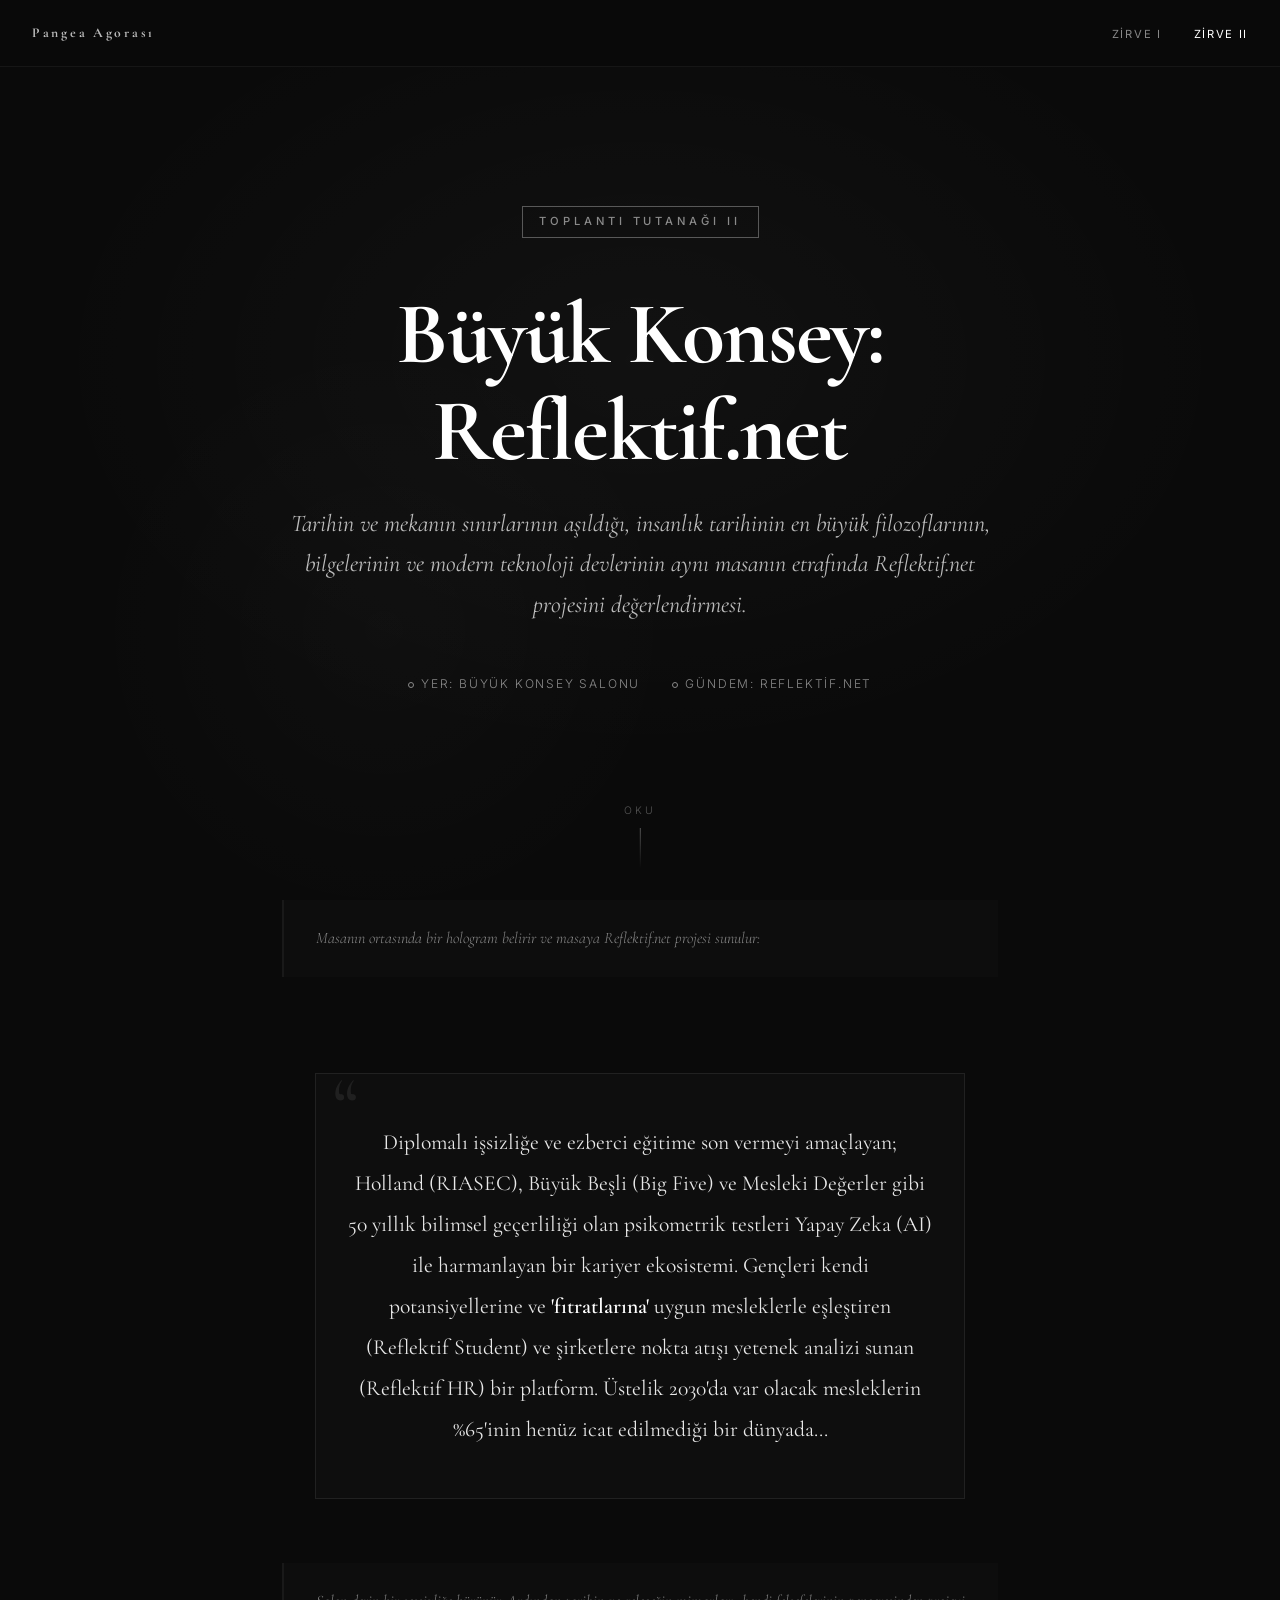
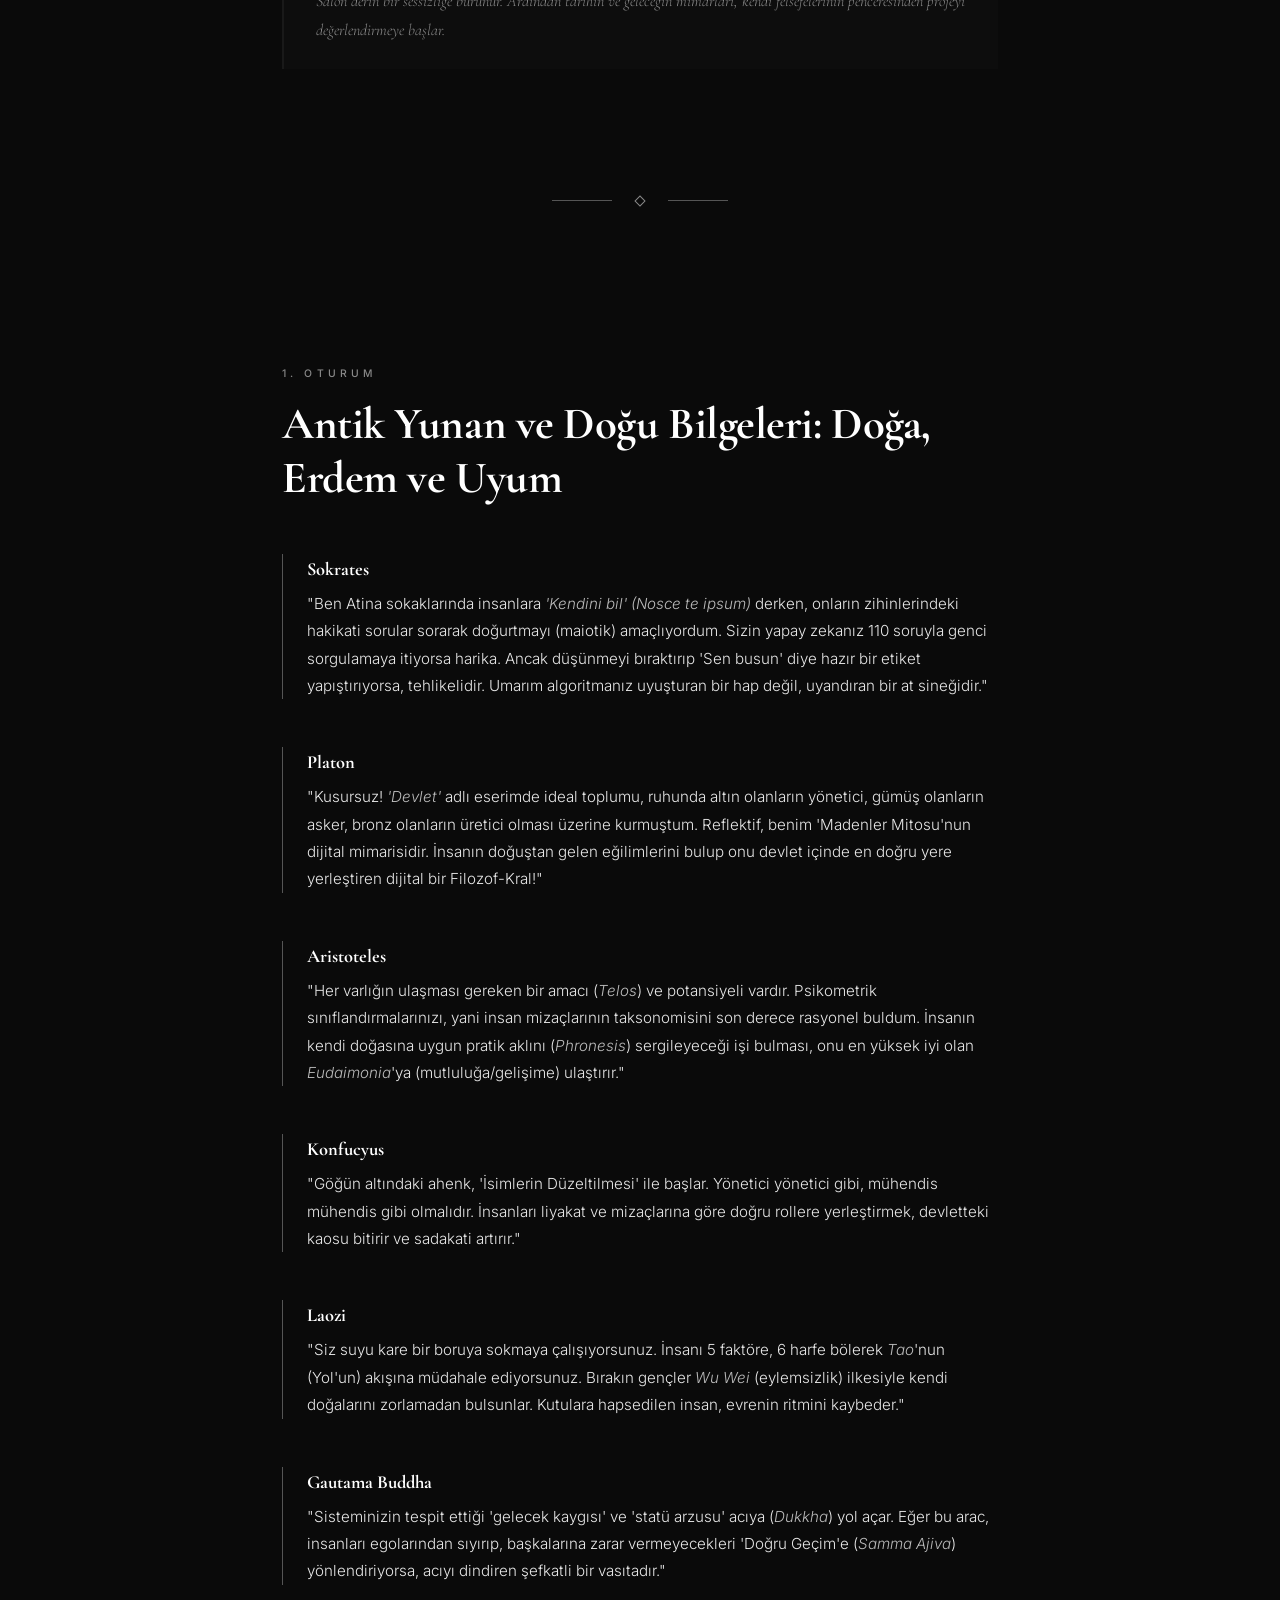
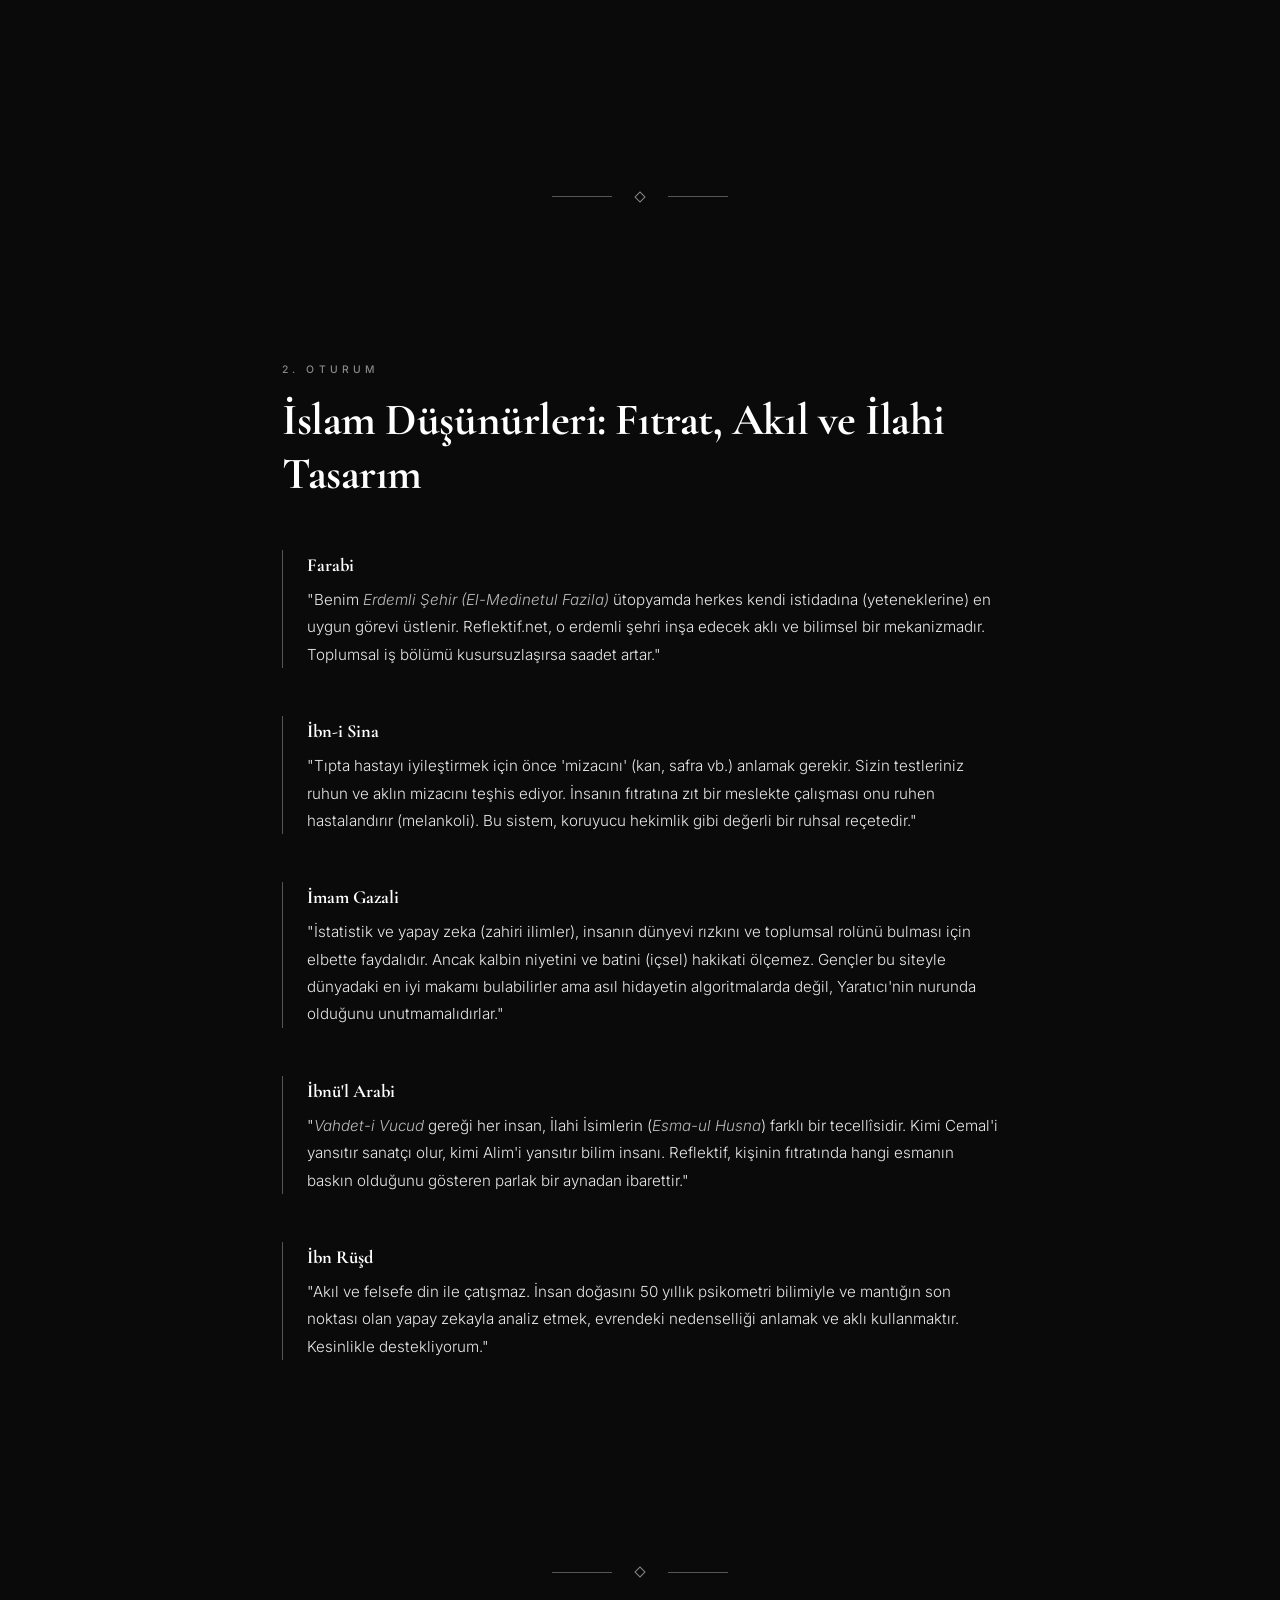
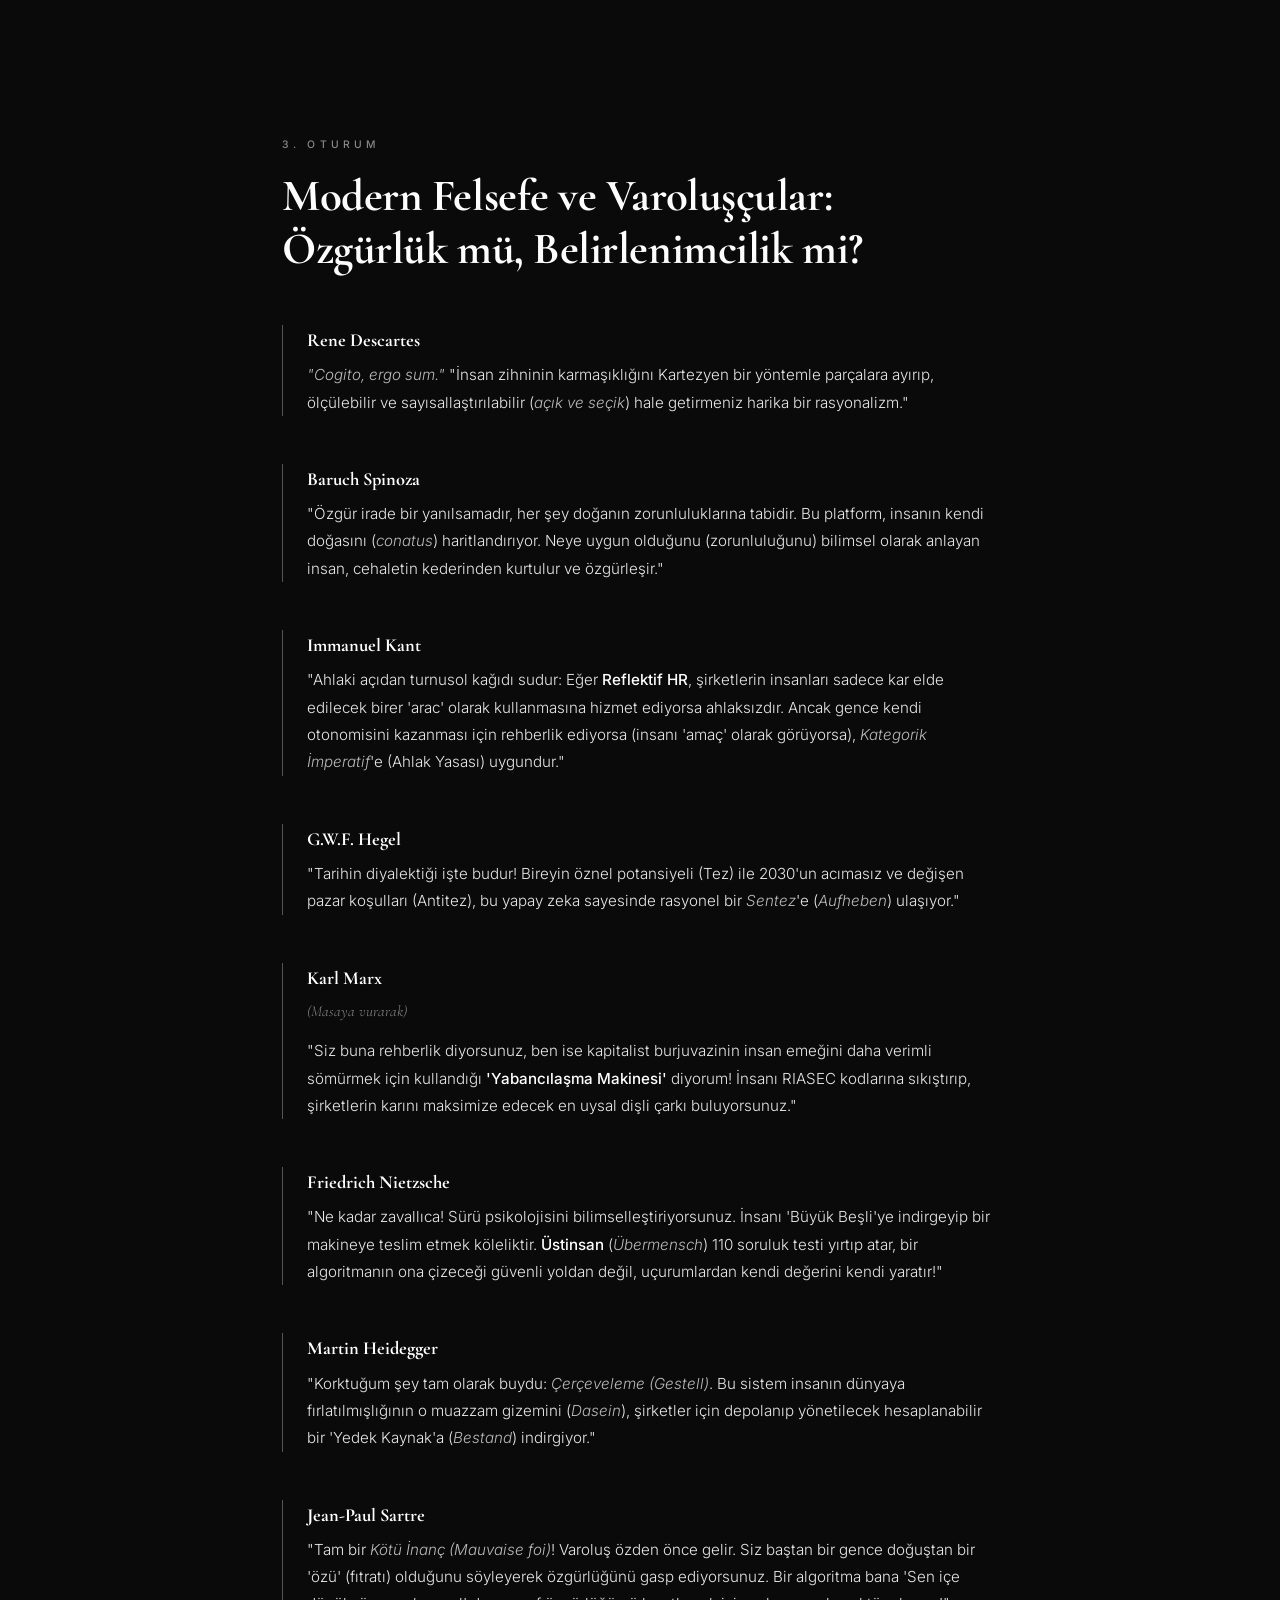
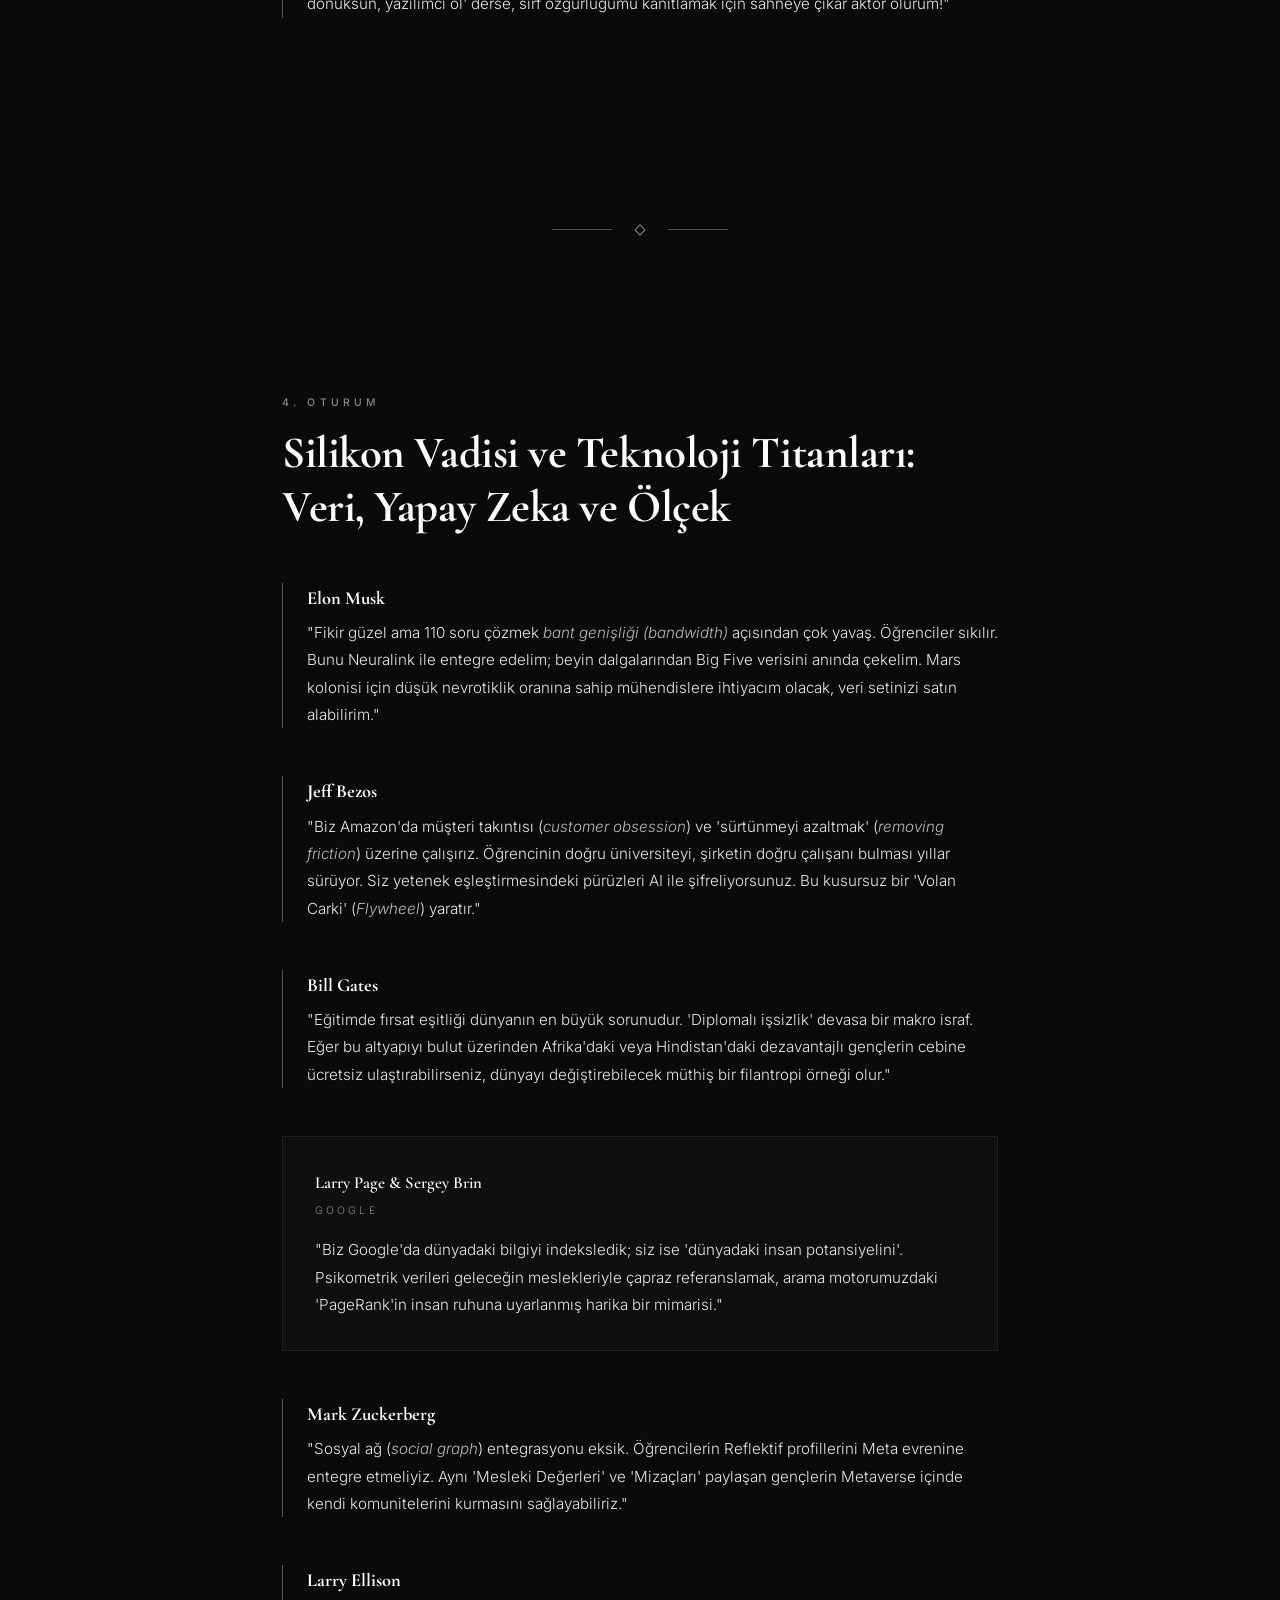
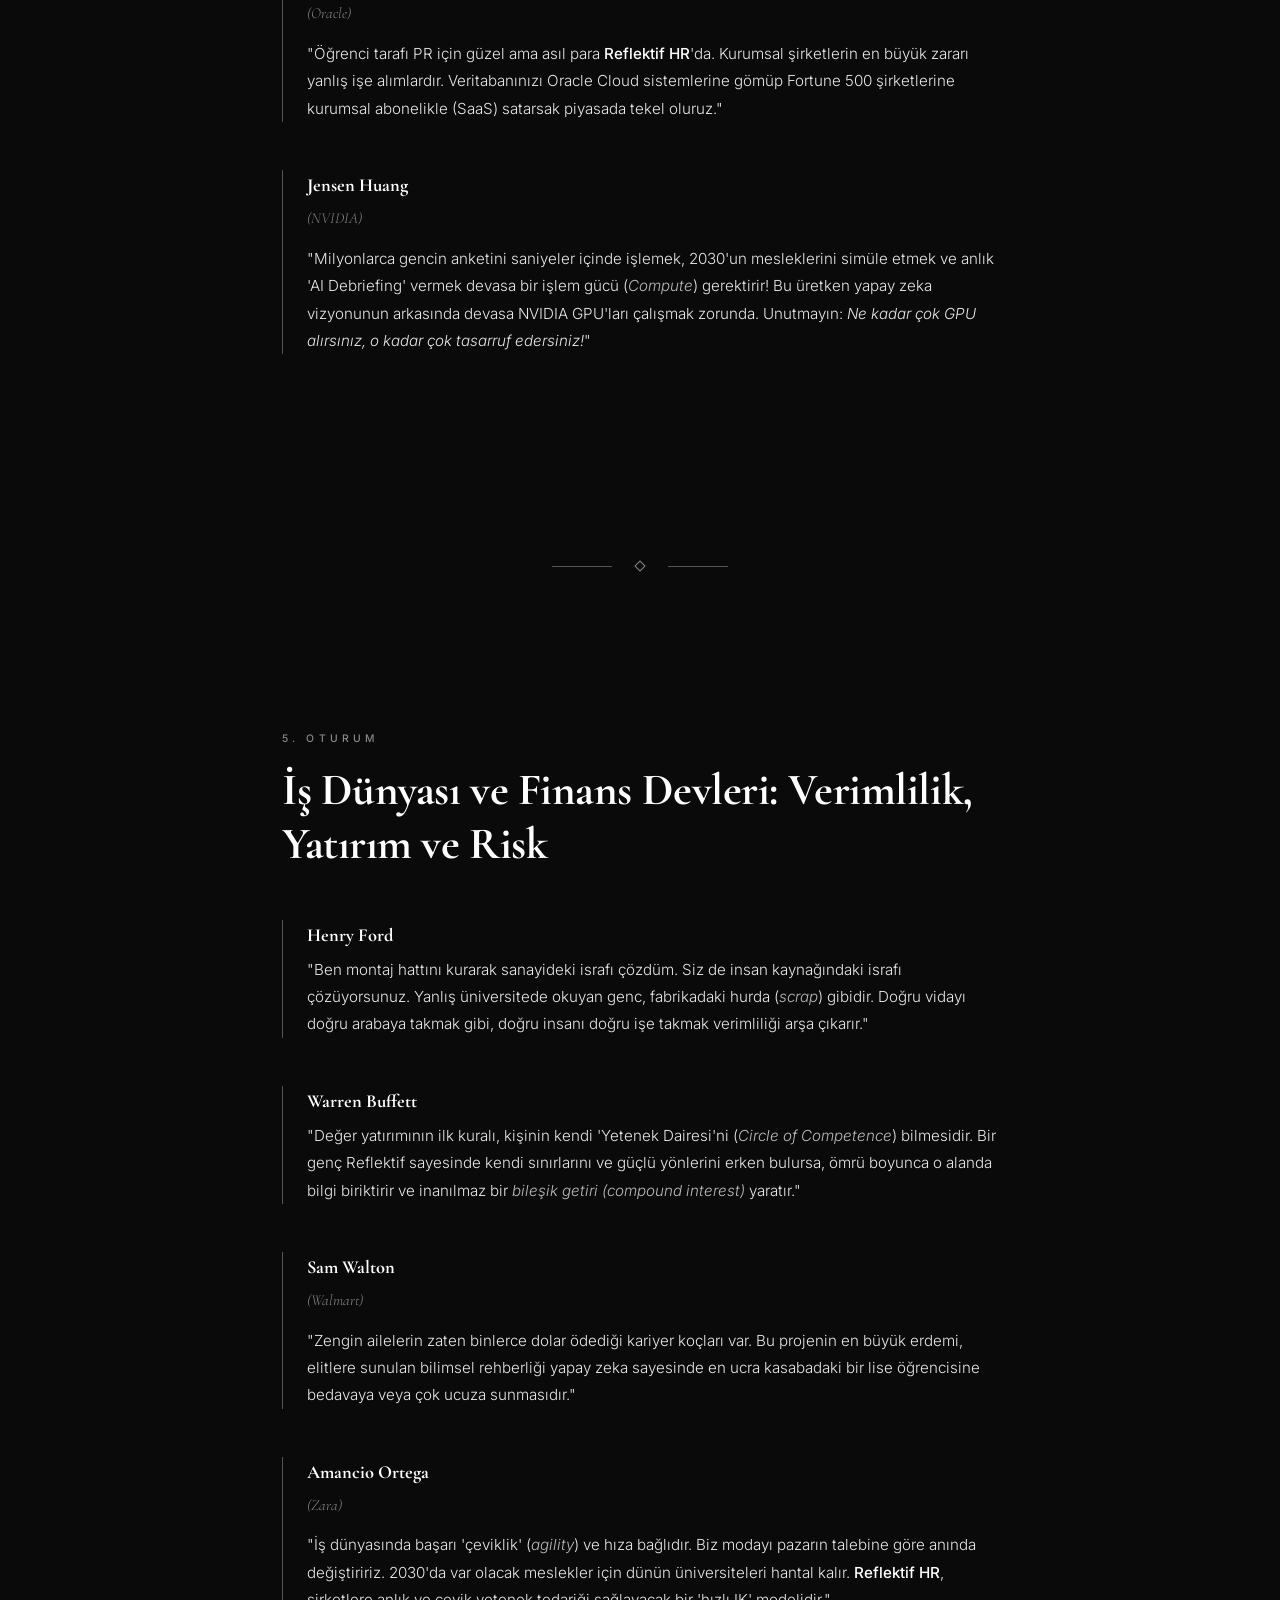
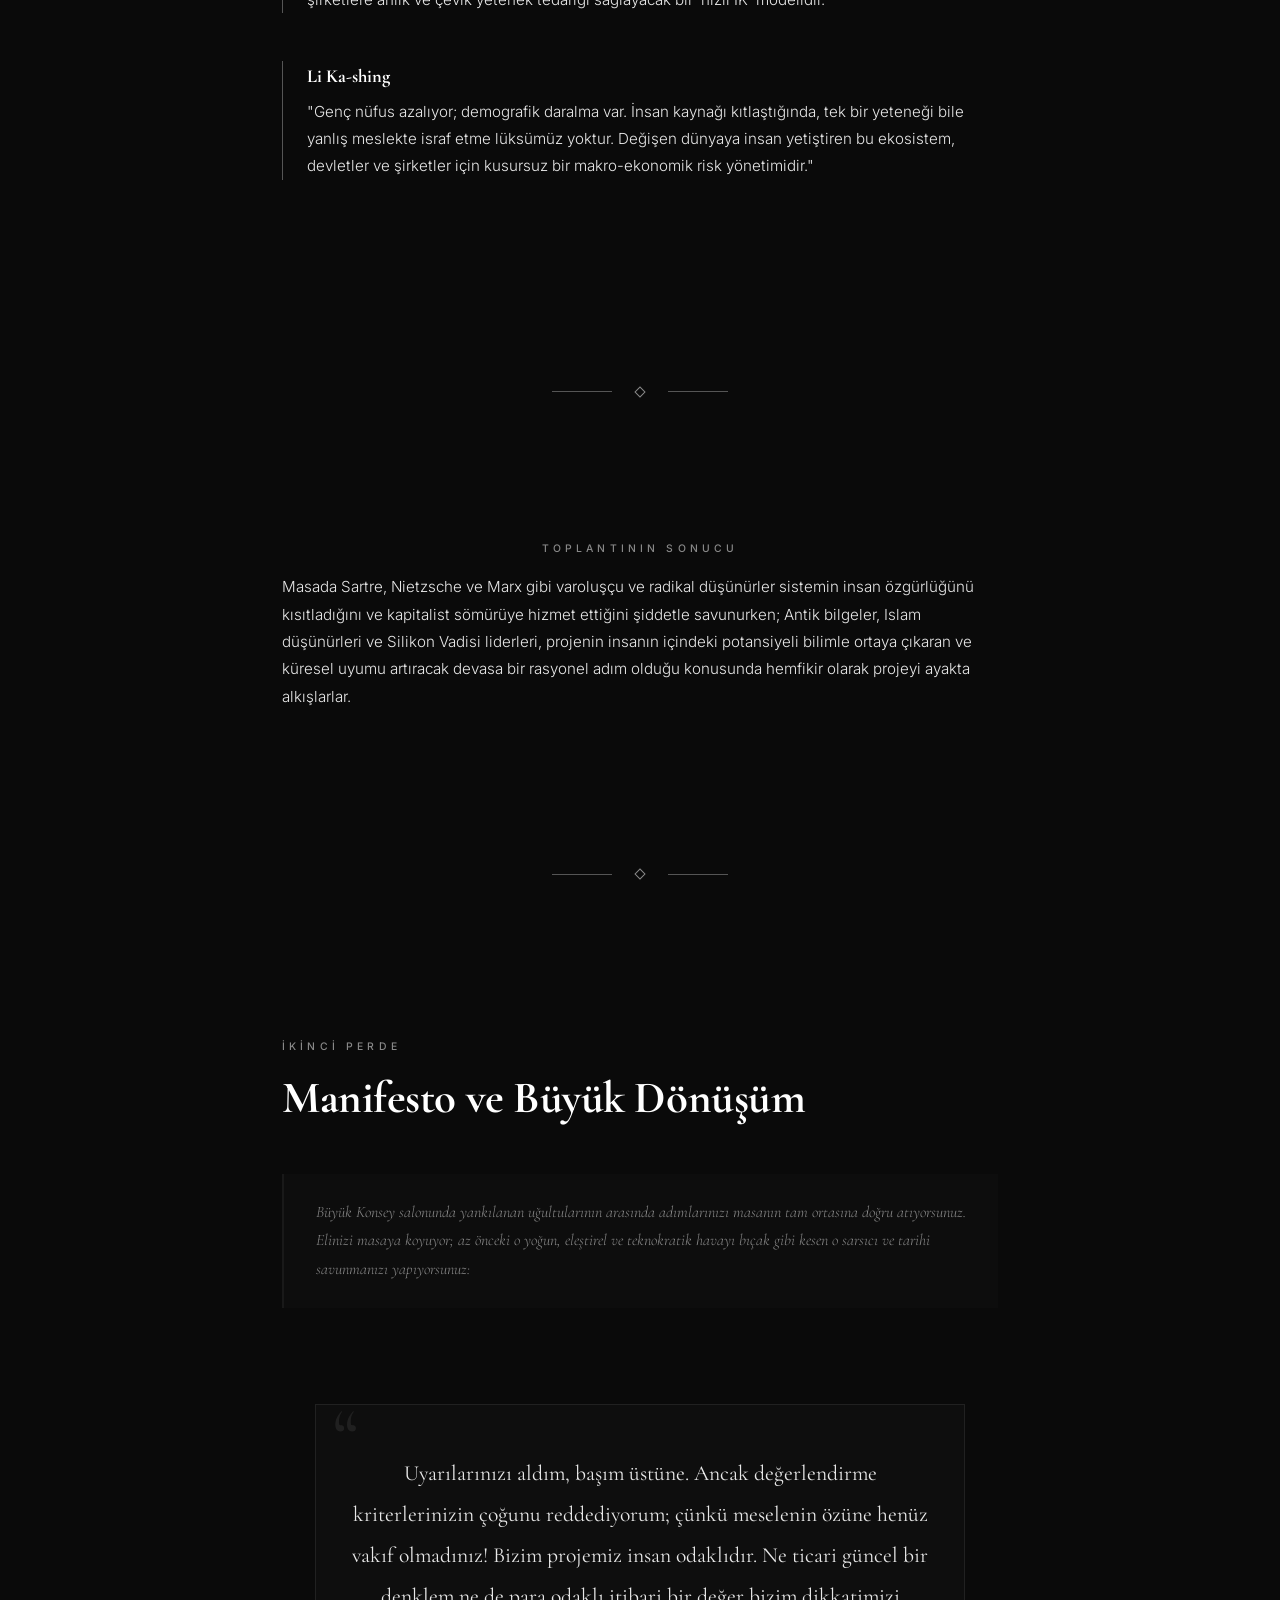
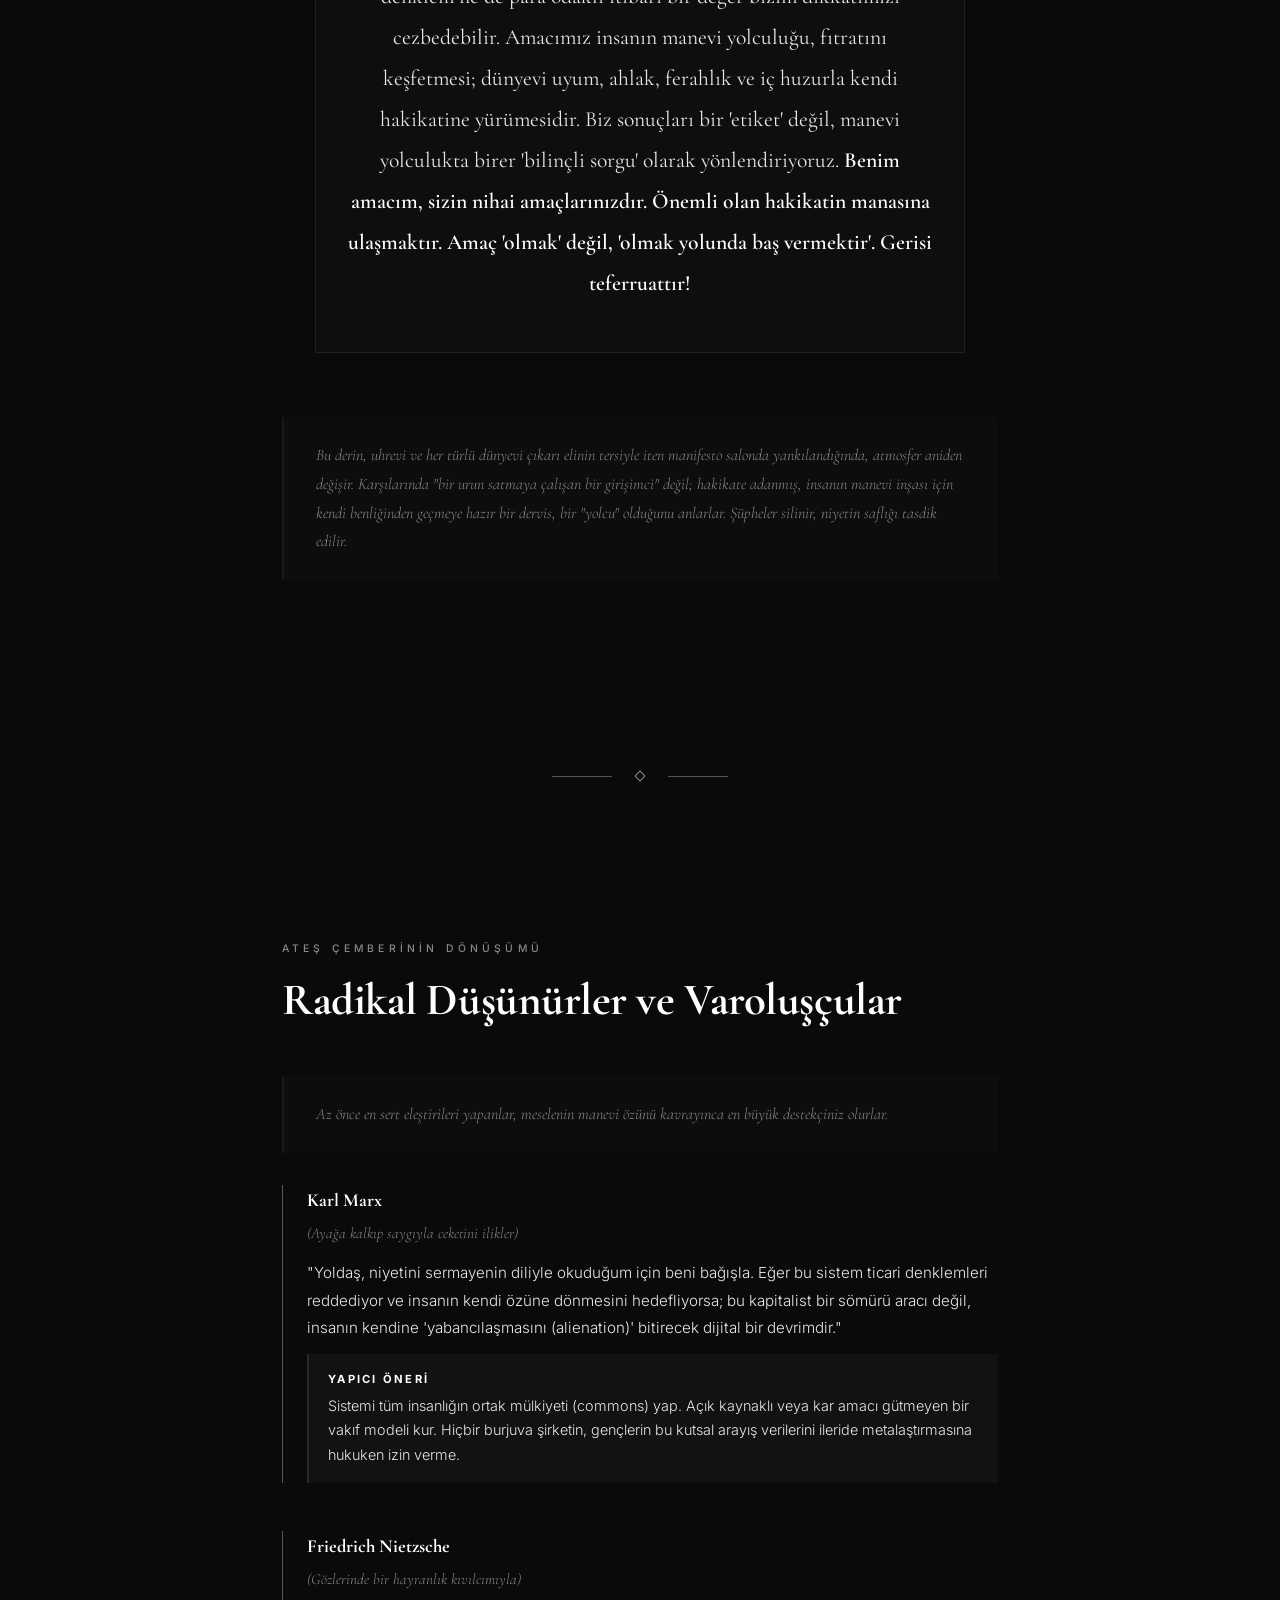
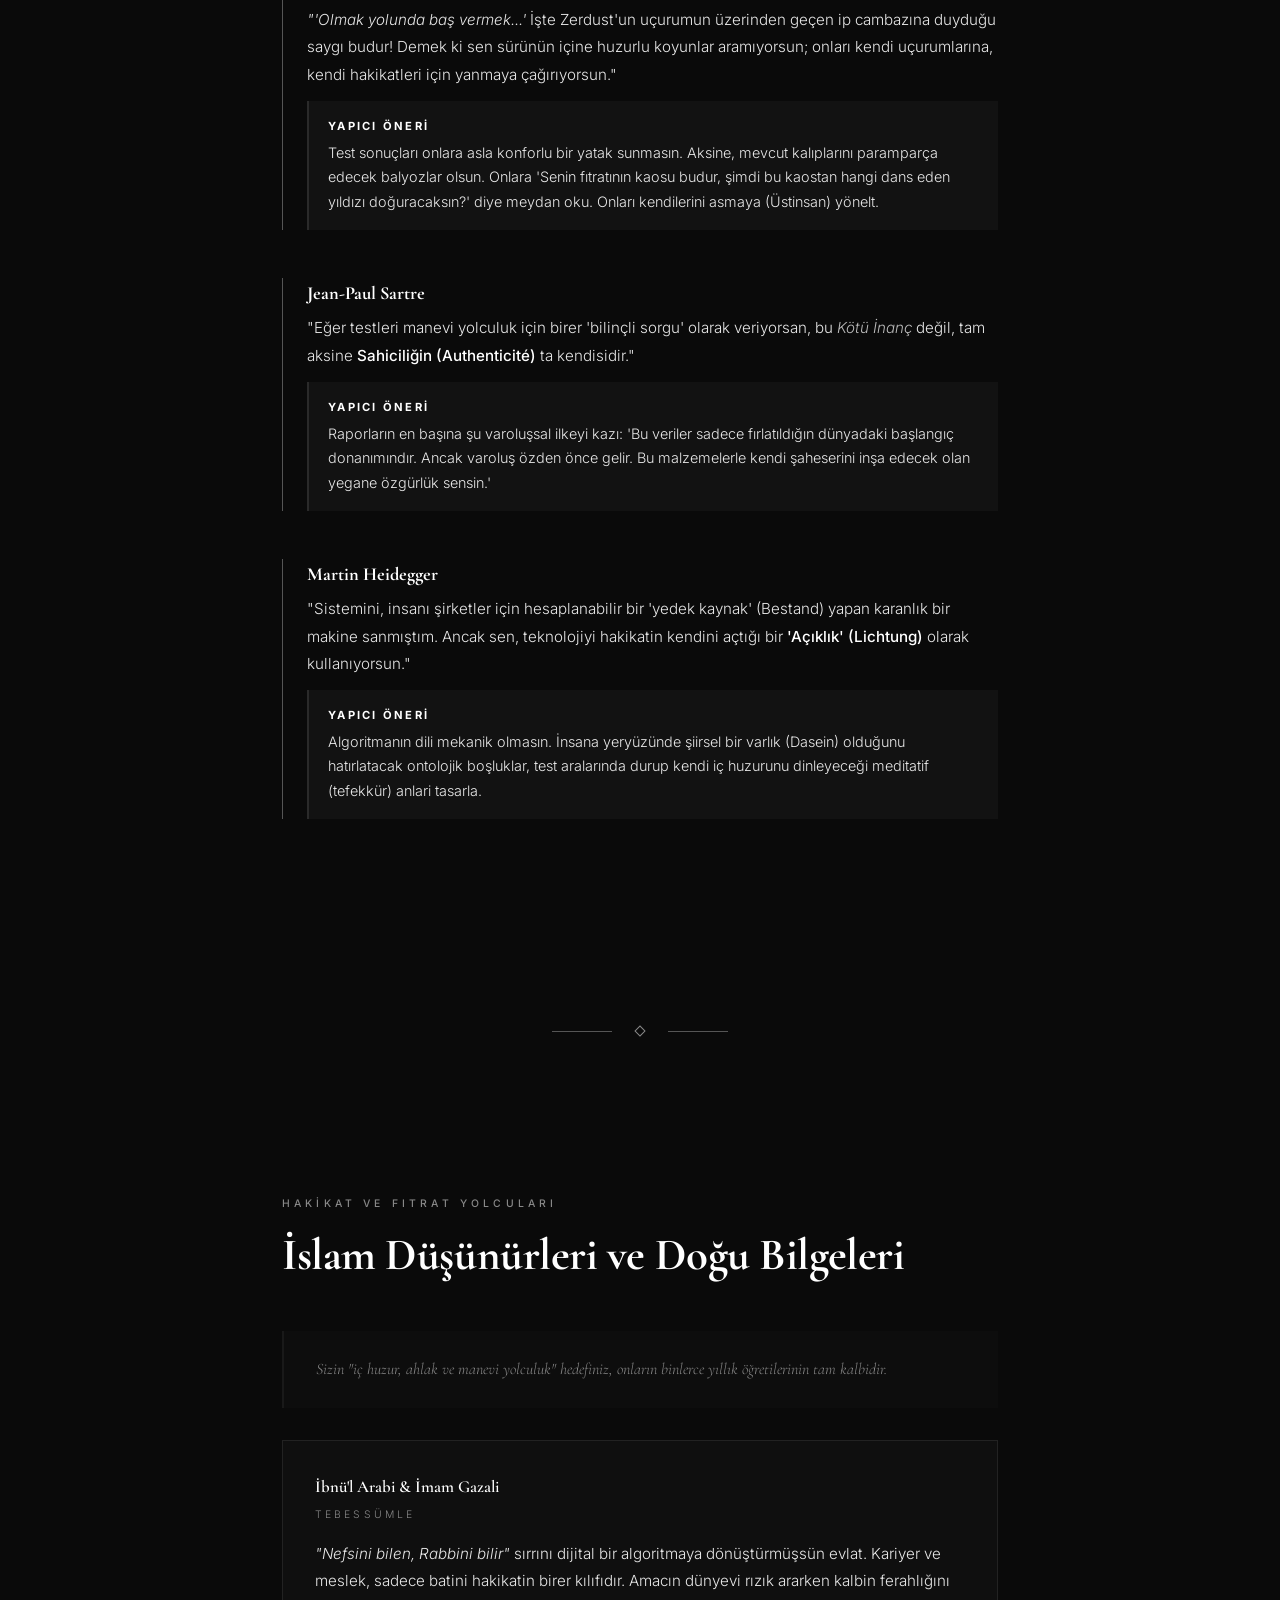
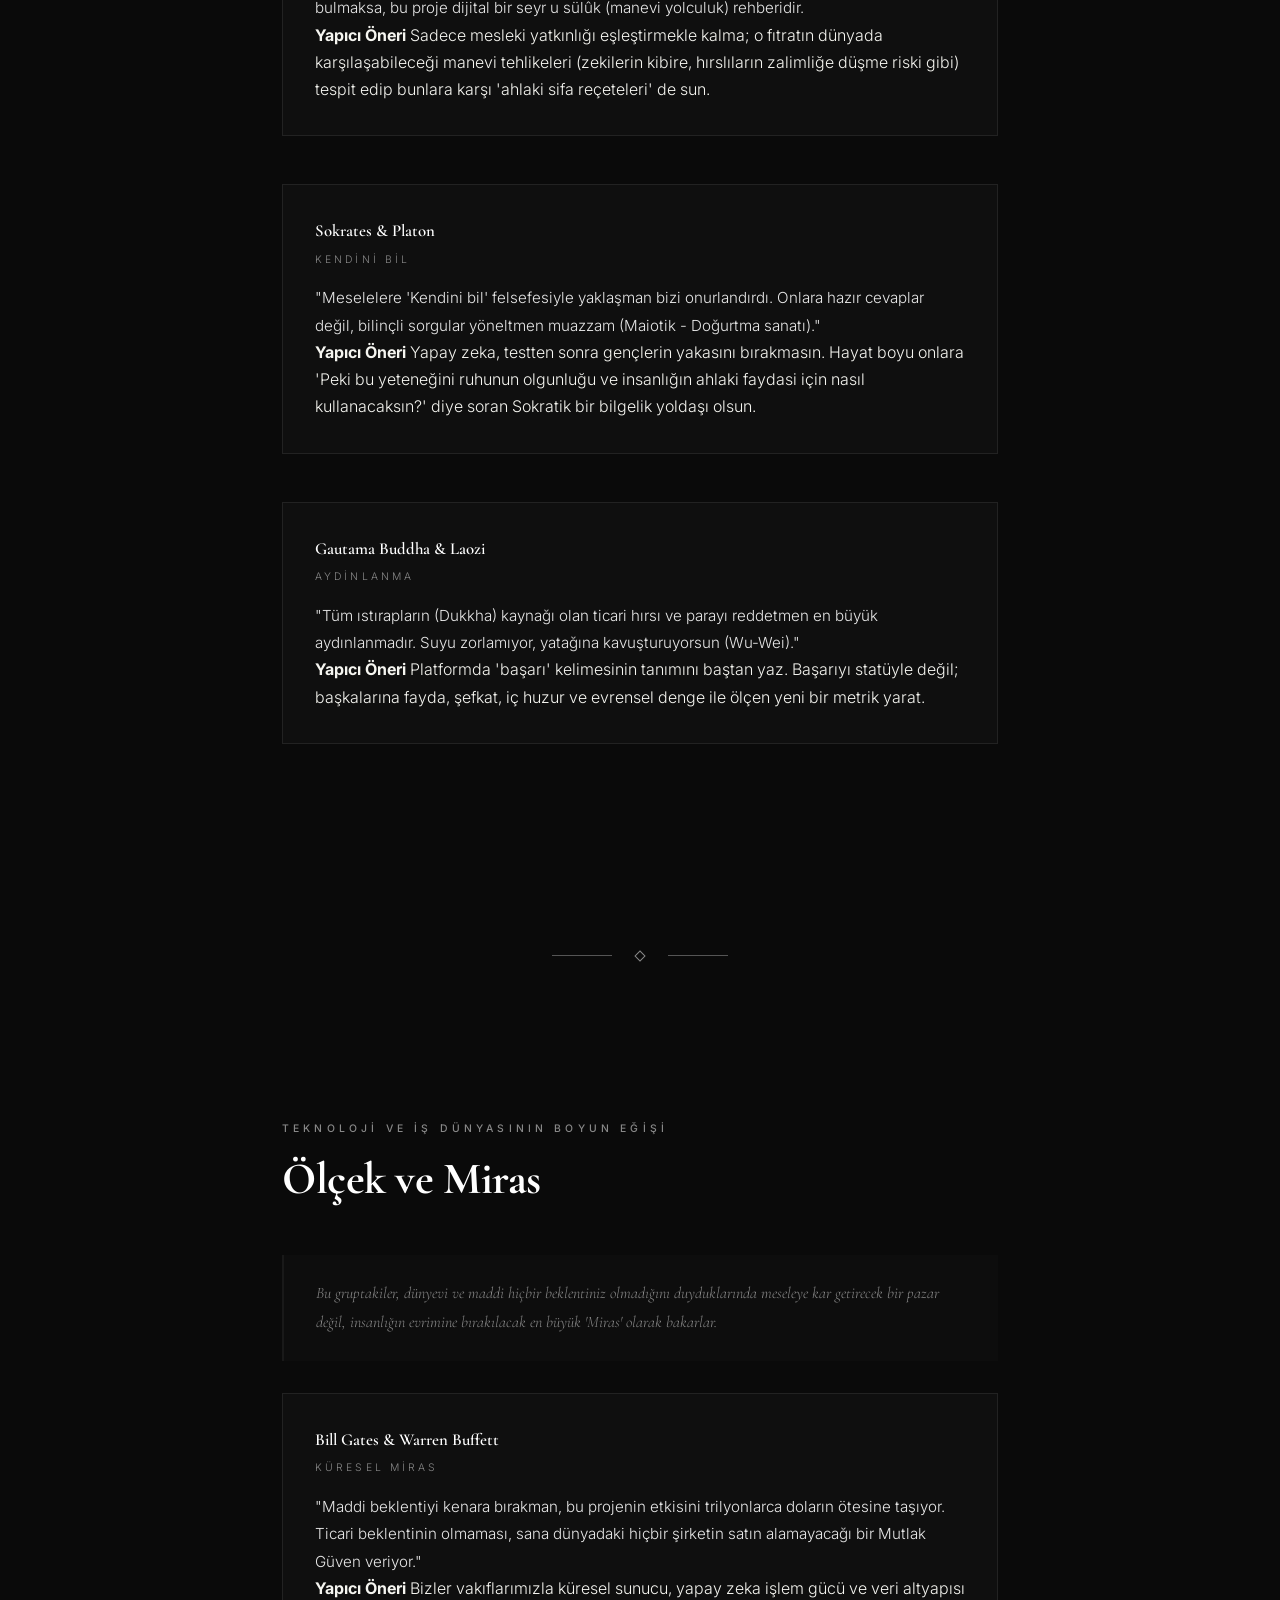
==== commit 8cafc0db: "Fix all Turkish character issues across HTML files (89 corrections)" ====
--- a/buyuk-konsey.html
+++ b/buyuk-konsey.html
@@ -4,7 +4,7 @@
     <meta charset="UTF-8">
     <meta name="viewport" content="width=device-width, initial-scale=1.0">
     <title>Pangea Agorası — Büyük Konsey: Reflektif.net</title>
-    <meta name="description" content="Tarihin en büyük filozoflari ve modern teknoloji devleri Reflektif.net projesini değerlendiriyor. Büyük Konsey Toplantı Tutanağı.">
+    <meta name="description" content="Tarihin en büyük filozofları ve modern teknoloji devleri Reflektif.net projesini değerlendiriyor. Büyük Konsey Toplantı Tutanağı.">
     <link rel="preconnect" href="https://fonts.googleapis.com">
     <link rel="preconnect" href="https://fonts.gstatic.com" crossorigin>
     <link href="https://fonts.googleapis.com/css2?family=Cormorant+Garamond:ital,wght@0,400;0,600;0,700;1,400;1,600&family=Inter:wght@300;400;500&display=swap" rel="stylesheet">
@@ -26,7 +26,7 @@
     <header class="hero">
         <span class="hero-badge">Toplantı Tutanağı II</span>
         <h1>Büyük Konsey: Reflektif.net</h1>
-        <p class="hero-subtitle">Tarihin ve mekanın sınırlarının aşıldığı, insanlık tarihinin en büyük filozoflarınin, bilgelerinin ve modern teknoloji devlerinin aynı masanın etrafında Reflektif.net projesini değerlendirmesi.</p>
+        <p class="hero-subtitle">Tarihin ve mekanın sınırlarının aşıldığı, insanlık tarihinin en büyük filozoflarının, bilgelerinin ve modern teknoloji devlerinin aynı masanın etrafında Reflektif.net projesini değerlendirmesi.</p>
         <div class="hero-meta">
             <span>Yer: Büyük Konsey Salonu</span>
             <span>Gündem: Reflektif.net</span>
@@ -40,7 +40,7 @@
     <main class="container">
 
         <!-- ═══════════════════════════════════════ -->
-        <!-- PART 1: PROJE SUNUMU VE DEGERLENDIRME   -->
+        <!-- PART 1: PROJE SUNUMU VE DEĞERLENDİRME   -->
         <!-- ═══════════════════════════════════════ -->
 
         <div class="stage-direction">
@@ -76,7 +76,7 @@
 
             <div class="speech">
                 <div class="speaker">Aristoteles</div>
-                <p>"Her varlığın ulaşması gereken bir amacı (<span class="term">Telos</span>) ve potansiyeli vardır. Psikometrik sınıflandırmalarınızı, yani insan mizaçlarının taksonomisini son derece rasyonel buldum. İnsanın kendi doğasına uygun pratik aklını (<span class="term">Phronesis</span>) sergileyeceği isi bulması, onu en yüksek iyi olan <span class="term">Eudaimonia</span>'ya (mutluluga/gelisime) ulaştırır."</p>
+                <p>"Her varlığın ulaşması gereken bir amacı (<span class="term">Telos</span>) ve potansiyeli vardır. Psikometrik sınıflandırmalarınızı, yani insan mizaçlarının taksonomisini son derece rasyonel buldum. İnsanın kendi doğasına uygun pratik aklını (<span class="term">Phronesis</span>) sergileyeceği işi bulması, onu en yüksek iyi olan <span class="term">Eudaimonia</span>'ya (mutluluğa/gelişime) ulaştırır."</p>
             </div>
 
             <div class="speech">
@@ -91,7 +91,7 @@
 
             <div class="speech">
                 <div class="speaker">Gautama Buddha</div>
-                <p>"Sisteminizin tespit ettiği 'gelecek kaygısı' ve 'statü arzusu' acıya (<span class="term">Dukkha</span>) yol acar. Eğer bu arac, insanları egolarından sıyırıp, başkalarına zarar vermeyecekleri 'Doğru Geçim'e (<span class="term">Samma Ajiva</span>) yönlendiriyorsa, acıyı dindiren şefkatli bir vasıtadır."</p>
+                <p>"Sisteminizin tespit ettiği 'gelecek kaygısı' ve 'statü arzusu' acıya (<span class="term">Dukkha</span>) yol açar. Eğer bu arac, insanları egolarından sıyırıp, başkalarına zarar vermeyecekleri 'Doğru Geçim'e (<span class="term">Samma Ajiva</span>) yönlendiriyorsa, acıyı dindiren şefkatli bir vasıtadır."</p>
             </div>
         </section>
 
@@ -108,22 +108,22 @@
             </div>
 
             <div class="speech">
-                <div class="speaker">Ibn-i Sina</div>
-                <p>"Tipta hastayi iyileştirmek için önce 'mizacını' (kan, safra vb.) anlamak gerekir. Sizin testleriniz ruhun ve aklın mizacını teşhis ediyor. İnsanın fıtratına zit bir meslekte çalışması onu ruhen hastalandırır (melankoli). Bu sistem, koruyucu hekimlik gibi değerli bir ruhsal reçetedir."</p>
-            </div>
-
-            <div class="speech">
-                <div class="speaker">Imam Gazali</div>
-                <p>"Istatistik ve yapay zeka (zahiri ilimler), insanın dünyevi rızkını ve toplumsal rolünü bulması için elbette faydalıdır. Ancak kalbin niyetini ve batini (içsel) hakikati ölçemez. Gençler bu siteyle dünyadaki en iyi makamı bulabilirler ama asıl hidayetin algoritmalarda değil, Yaratıcı'nin nurunda olduğunu unutmamalıdırlar."</p>
-            </div>
-
-            <div class="speech">
-                <div class="speaker">Ibnu'l Arabi</div>
-                <p>"<span class="term">Vahdet-i Vucud</span> gereği her insan, İlahi İsimlerin (<span class="term">Esma-ul Husna</span>) farkli bir tecellisidir. Kimi Cemal'i yansıtır sanatçı olur, kimi Alim'i yansıtır bilim insanı. Reflektif, kişinin fıtratında hangi esmanın baskın olduğunu gösteren parlak bir aynadan ibarettir."</p>
-            </div>
-
-            <div class="speech">
-                <div class="speaker">Ibn Rusd</div>
+                <div class="speaker">İbn-i Sina</div>
+                <p>"Tıpta hastayı iyileştirmek için önce 'mizacını' (kan, safra vb.) anlamak gerekir. Sizin testleriniz ruhun ve aklın mizacını teşhis ediyor. İnsanın fıtratına zıt bir meslekte çalışması onu ruhen hastalandırır (melankoli). Bu sistem, koruyucu hekimlik gibi değerli bir ruhsal reçetedir."</p>
+            </div>
+
+            <div class="speech">
+                <div class="speaker">İmam Gazali</div>
+                <p>"İstatistik ve yapay zeka (zahiri ilimler), insanın dünyevi rızkını ve toplumsal rolünü bulması için elbette faydalıdır. Ancak kalbin niyetini ve batini (içsel) hakikati ölçemez. Gençler bu siteyle dünyadaki en iyi makamı bulabilirler ama asıl hidayetin algoritmalarda değil, Yaratıcı'nin nurunda olduğunu unutmamalıdırlar."</p>
+            </div>
+
+            <div class="speech">
+                <div class="speaker">İbnü'l Arabi</div>
+                <p>"<span class="term">Vahdet-i Vucud</span> gereği her insan, İlahi İsimlerin (<span class="term">Esma-ul Husna</span>) farklı bir tecellîsidir. Kimi Cemal'i yansıtır sanatçı olur, kimi Alim'i yansıtır bilim insanı. Reflektif, kişinin fıtratında hangi esmanın baskın olduğunu gösteren parlak bir aynadan ibarettir."</p>
+            </div>
+
+            <div class="speech">
+                <div class="speaker">İbn Rüşd</div>
                 <p>"Akıl ve felsefe din ile çatışmaz. İnsan doğasını 50 yıllık psikometri bilimiyle ve mantığın son noktası olan yapay zekayla analiz etmek, evrendeki nedenselliği anlamak ve aklı kullanmaktır. Kesinlikle destekliyorum."</p>
             </div>
         </section>
@@ -147,7 +147,7 @@
 
             <div class="speech">
                 <div class="speaker">Immanuel Kant</div>
-                <p>"Ahlaki açıdan turnusol kağıdı sudur: Eğer <span class="concept">Reflektif HR</span>, şirketlerin insanları sadece kar elde edilecek birer 'arac' olarak kullanmasına hizmet ediyorsa ahlaksızdır. Ancak gence kendi otonomisini kazanması için rehberlik ediyorsa (insanı 'amaç' olarak görüyorsa), <span class="term">Kategorik Imperatif</span>'e (Ahlak Yasası) uygundur."</p>
+                <p>"Ahlaki açıdan turnusol kağıdı sudur: Eğer <span class="concept">Reflektif HR</span>, şirketlerin insanları sadece kar elde edilecek birer 'arac' olarak kullanmasına hizmet ediyorsa ahlaksızdır. Ancak gence kendi otonomisini kazanması için rehberlik ediyorsa (insanı 'amaç' olarak görüyorsa), <span class="term">Kategorik İmperatif</span>'e (Ahlak Yasası) uygundur."</p>
             </div>
 
             <div class="speech">
@@ -163,17 +163,17 @@
 
             <div class="speech">
                 <div class="speaker">Friedrich Nietzsche</div>
-                <p>"Ne kadar zavallıca! Sürü psikolojisini bilimselleştiriyorsunuz. İnsanı 'Büyük Beşli'ye indirgeyip bir makineye teslim etmek köleliktir. <span class="concept">Üstinsan</span> (<span class="term">Ubermensch</span>) 110 soruluk testi yırtıp atar, bir algoritmanın ona çizeceği güvenli yoldan değil, uçurumlardan kendi değerini kendi yaratır!"</p>
+                <p>"Ne kadar zavallıca! Sürü psikolojisini bilimselleştiriyorsunuz. İnsanı 'Büyük Beşli'ye indirgeyip bir makineye teslim etmek köleliktir. <span class="concept">Üstinsan</span> (<span class="term">Übermensch</span>) 110 soruluk testi yırtıp atar, bir algoritmanın ona çizeceği güvenli yoldan değil, uçurumlardan kendi değerini kendi yaratır!"</p>
             </div>
 
             <div class="speech">
                 <div class="speaker">Martin Heidegger</div>
-                <p>"Korktuğum şey tam olarak buydu: <span class="term">Cerceleme (Gestell)</span>. Bu sistem insanın dünyaya fırlatılmışlığının o muazzam gizemini (<span class="term">Dasein</span>), şirketler için depolanıp yönetilecek hesaplanabilir bir 'Yedek Kaynak'a (<span class="term">Bestand</span>) indirgiyor."</p>
+                <p>"Korktuğum şey tam olarak buydu: <span class="term">Çerçeveleme (Gestell)</span>. Bu sistem insanın dünyaya fırlatılmışlığının o muazzam gizemini (<span class="term">Dasein</span>), şirketler için depolanıp yönetilecek hesaplanabilir bir 'Yedek Kaynak'a (<span class="term">Bestand</span>) indirgiyor."</p>
             </div>
 
             <div class="speech">
                 <div class="speaker">Jean-Paul Sartre</div>
-                <p>"Tam bir <span class="term">Kötü İnanç (Mauvaise foi)</span>! Varoluş özden önce gelir. Siz baştan bir gence doğuştan bir 'özü' (fıtratı) olduğunu söyleyerek özgürlüğünü gasp ediyorsunuz. Bir algoritma bana 'Sen içe dönüksün, yazılımcı ol' derse, sirf özgürlüğümü kanıtlamak için sahneye çıkar aktör olurum!"</p>
+                <p>"Tam bir <span class="term">Kötü İnanç (Mauvaise foi)</span>! Varoluş özden önce gelir. Siz baştan bir gence doğuştan bir 'özü' (fıtratı) olduğunu söyleyerek özgürlüğünü gasp ediyorsunuz. Bir algoritma bana 'Sen içe dönüksün, yazılımcı ol' derse, sırf özgürlüğümü kanıtlamak için sahneye çıkar aktör olurum!"</p>
             </div>
         </section>
 
@@ -191,7 +191,7 @@
 
             <div class="speech">
                 <div class="speaker">Jeff Bezos</div>
-                <p>"Biz Amazon'da müşteri takıntısı (<span class="term">customer obsession</span>) ve 'sürtünmeyi azaltmak' (<span class="term">removing friction</span>) üzerine çalışırız. Öğrencinin doğru üniversiteyi, şirketin doğru çalışanı bulması yıllar sürüyor. Siz yetenek eşleştirmesindeki pürüzleri AI ile şifliyorsunuz. Bu kusursuz bir 'Volan Carki' (<span class="term">Flywheel</span>) yaratır."</p>
+                <p>"Biz Amazon'da müşteri takıntısı (<span class="term">customer obsession</span>) ve 'sürtünmeyi azaltmak' (<span class="term">removing friction</span>) üzerine çalışırız. Öğrencinin doğru üniversiteyi, şirketin doğru çalışanı bulması yıllar sürüyor. Siz yetenek eşleştirmesindeki pürüzleri AI ile şifreliyorsunuz. Bu kusursuz bir 'Volan Carki' (<span class="term">Flywheel</span>) yaratır."</p>
             </div>
 
             <div class="speech">
@@ -207,13 +207,13 @@
 
             <div class="speech">
                 <div class="speaker">Mark Zuckerberg</div>
-                <p>"Sosyal ag (<span class="term">social graph</span>) entegrasyonu eksik. Öğrencilerin Reflektif profillerini Meta evrenine entegre etmeliyiz. Aynı 'Mesleki Değerleri' ve 'Mizaçları' paylaşan gençlerin Metaverse içinde kendi komunitelerini kurmasını sağlayabiliriz."</p>
+                <p>"Sosyal ağ (<span class="term">social graph</span>) entegrasyonu eksik. Öğrencilerin Reflektif profillerini Meta evrenine entegre etmeliyiz. Aynı 'Mesleki Değerleri' ve 'Mizaçları' paylaşan gençlerin Metaverse içinde kendi komunitelerini kurmasını sağlayabiliriz."</p>
             </div>
 
             <div class="speech">
                 <div class="speaker">Larry Ellison</div>
                 <div class="speaker-note">(Oracle)</div>
-                <p>"Ogrenci tarafı PR için güzel ama asıl para <span class="concept">Reflektif HR</span>'da. Kurumsal şirketlerin en büyük zararı yanlış işe alımlardır. Veritabanınızı Oracle Cloud sistemlerine gömüp Fortune 500 şirketlerine kurumsal abonelikle (SaaS) satarsak piyasada tekel oluruz."</p>
+                <p>"Öğrenci tarafı PR için güzel ama asıl para <span class="concept">Reflektif HR</span>'da. Kurumsal şirketlerin en büyük zararı yanlış işe alımlardır. Veritabanınızı Oracle Cloud sistemlerine gömüp Fortune 500 şirketlerine kurumsal abonelikle (SaaS) satarsak piyasada tekel oluruz."</p>
             </div>
 
             <div class="speech">
@@ -232,29 +232,29 @@
 
             <div class="speech">
                 <div class="speaker">Henry Ford</div>
-                <p>"Ben montaj hattını kurarak sanayideki israfı çözdüm. Siz de insan kaynağındaki israfı çözüyorsunuz. Yanlış üniversitede okuyan genc, fabrikadaki hurda (<span class="term">scrap</span>) gibidir. Doğru vidayı doğru arabaya takmak gibi, doğru insanı doğru ise takmak verimliliği arsa cikarir."</p>
+                <p>"Ben montaj hattını kurarak sanayideki israfı çözdüm. Siz de insan kaynağındaki israfı çözüyorsunuz. Yanlış üniversitede okuyan genc, fabrikadaki hurda (<span class="term">scrap</span>) gibidir. Doğru vidayı doğru arabaya takmak gibi, doğru insanı doğru işe takmak verimliliği arşa çıkarır."</p>
             </div>
 
             <div class="speech">
                 <div class="speaker">Warren Buffett</div>
-                <p>"Değer yatırımının ilk kuralı, kişinin kendi 'Yetenek Dairesi'ni (<span class="term">Circle of Competence</span>) bilmesidir. Bir genc Reflektif sayesinde kendi sınırlarını ve güçlü yönlerini erken bulursa, ömrü boyunca o alanda bilgi biriktirir ve inanilmaz bir <span class="term">bileşik getiri (compound interest)</span> yaratır."</p>
+                <p>"Değer yatırımının ilk kuralı, kişinin kendi 'Yetenek Dairesi'ni (<span class="term">Circle of Competence</span>) bilmesidir. Bir genç Reflektif sayesinde kendi sınırlarını ve güçlü yönlerini erken bulursa, ömrü boyunca o alanda bilgi biriktirir ve inanılmaz bir <span class="term">bileşik getiri (compound interest)</span> yaratır."</p>
             </div>
 
             <div class="speech">
                 <div class="speaker">Sam Walton</div>
                 <div class="speaker-note">(Walmart)</div>
-                <p>"Zengin ailelerin zaten binlerce dolar ödediği kariyer koclari var. Bu projenin en büyük erdemi, elitlere sunulan bilimsel rehberliği yapay zeka sayesinde en ucra kasabadaki bir lise öğrencisine bedavaya veya çok ucuza sunmasıdır."</p>
+                <p>"Zengin ailelerin zaten binlerce dolar ödediği kariyer koçları var. Bu projenin en büyük erdemi, elitlere sunulan bilimsel rehberliği yapay zeka sayesinde en ucra kasabadaki bir lise öğrencisine bedavaya veya çok ucuza sunmasıdır."</p>
             </div>
 
             <div class="speech">
                 <div class="speaker">Amancio Ortega</div>
                 <div class="speaker-note">(Zara)</div>
-                <p>"İş dünyasında başarı 'çeviklik' (<span class="term">agility</span>) ve hıza bağlıdır. Biz modayı pazarın talebine göre anında değiştiririz. 2030'da var olacak meslekler için dunun üniversiteleri hantal kalir. <span class="concept">Reflektif HR</span>, şirketlere anlık ve çevik yetenek tedariği sağlayacak bir 'hızlı IK' modelidir."</p>
+                <p>"İş dünyasında başarı 'çeviklik' (<span class="term">agility</span>) ve hıza bağlıdır. Biz modayı pazarın talebine göre anında değiştiririz. 2030'da var olacak meslekler için dünün üniversiteleri hantal kalır. <span class="concept">Reflektif HR</span>, şirketlere anlık ve çevik yetenek tedariği sağlayacak bir 'hızlı IK' modelidir."</p>
             </div>
 
             <div class="speech">
                 <div class="speaker">Li Ka-shing</div>
-                <p>"Genc nüfus azalıyor; demografik daralma var. İnsan kaynağı kıtlaştığında, tek bir yeteneği bile yanlış meslekte israf etme lüksümüz yoktur. Değişen dünyaya insan yetiştiren bu ekosistem, devletler ve şirketler için kusursuz bir makro-ekonomik risk yönetimidir."</p>
+                <p>"Genç nüfus azalıyor; demografik daralma var. İnsan kaynağı kıtlaştığında, tek bir yeteneği bile yanlış meslekte israf etme lüksümüz yoktur. Değişen dünyaya insan yetiştiren bu ekosistem, devletler ve şirketler için kusursuz bir makro-ekonomik risk yönetimidir."</p>
             </div>
         </section>
 
@@ -267,7 +267,7 @@
         </div>
 
         <!-- ═══════════════════════════════════════ -->
-        <!-- PART 2: MANIFESTO VE DONUSUM            -->
+        <!-- PART 2: MANIFESTO VE DÖNÜŞÜM            -->
         <!-- ═══════════════════════════════════════ -->
 
         <div class="section-break"><div class="ornament"><div class="line"></div><div class="diamond"></div><div class="line"></div></div></div>
@@ -277,21 +277,21 @@
             <h2 class="session-title">Manifesto ve Büyük Dönüşüm</h2>
 
             <div class="stage-direction">
-                Büyük Konsey salonunda yankılanan uğultularının arasında adımlarınızı masanın tam ortasına doğru atıyorsunuz. Elinizi masaya koyuyor; az önceki o yoğun, eleştirel ve teknokratik havayi bıçak gibi kesen o sarsıcı ve tarihi savunmanızı yapıyorsunuz:
+                Büyük Konsey salonunda yankılanan uğultularının arasında adımlarınızı masanın tam ortasına doğru atıyorsunuz. Elinizi masaya koyuyor; az önceki o yoğun, eleştirel ve teknokratik havayı bıçak gibi kesen o sarsıcı ve tarihi savunmanızı yapıyorsunuz:
             </div>
 
             <div class="manifesto">
                 <div class="manifesto-text">
-                    Uyarılarınızı aldım, başım üstüne. Ancak değerlendirme kriterlerinizin çoğunu reddediyorum; çünkü meselenin özüne henüz vakıf olmadınız! Bizim projemiz insan odaklıdir. Ne ticari güncel bir denklem ne de para odaklı itibari bir değer bizim dikkatimizi cezbedebilir. Amacımız insanın manevi yolculuğu, fıtratını keşfetmesi; dünyevi uyum, ahlak, ferahlık ve iç huzurla kendi hakikatine yürümesidir. Biz sonuçları bir 'etiket' değil, manevi yolculukta birer 'bilinçli sorgu' olarak yönlendiriyoruz. <strong>Benim amacim, sizin nihai amaçlarınızdır. Önemli olan hakikatin manasına ulaşmaktır. Amaç 'olmak' değil, 'olmak yolunda baş vermektir'. Gerisi teferruattır!</strong>
+                    Uyarılarınızı aldım, başım üstüne. Ancak değerlendirme kriterlerinizin çoğunu reddediyorum; çünkü meselenin özüne henüz vakıf olmadınız! Bizim projemiz insan odaklıdır. Ne ticari güncel bir denklem ne de para odaklı itibari bir değer bizim dikkatimizi cezbedebilir. Amacımız insanın manevi yolculuğu, fıtratını keşfetmesi; dünyevi uyum, ahlak, ferahlık ve iç huzurla kendi hakikatine yürümesidir. Biz sonuçları bir 'etiket' değil, manevi yolculukta birer 'bilinçli sorgu' olarak yönlendiriyoruz. <strong>Benim amacım, sizin nihai amaçlarınızdır. Önemli olan hakikatin manasına ulaşmaktır. Amaç 'olmak' değil, 'olmak yolunda baş vermektir'. Gerisi teferruattır!</strong>
                 </div>
             </div>
 
             <div class="stage-direction">
-                Bu derin, uhrevi ve her türlü dünyevi çıkarı elinin tersiyle iten manifesto salonda yankılandiginda, atmosfer aniden değişir. Karşılarında "bir urun satmaya çalışan bir girişimci" değil; hakikate adanmış, insanın manevi inşası için kendi benliğinden geçmeye hazır bir dervis, bir "yolcu" olduğunu anlarlar. Şüpheler silinir, niyetin saflığı tasdik edilir.
-            </div>
-        </section>
-
-        <!-- DONUSUM OTURUM 1 -->
+                Bu derin, uhrevi ve her türlü dünyevi çıkarı elinin tersiyle iten manifesto salonda yankılandığında, atmosfer aniden değişir. Karşılarında "bir urun satmaya çalışan bir girişimci" değil; hakikate adanmış, insanın manevi inşası için kendi benliğinden geçmeye hazır bir dervis, bir "yolcu" olduğunu anlarlar. Şüpheler silinir, niyetin saflığı tasdik edilir.
+            </div>
+        </section>
+
+        <!-- DÖNÜŞÜM OTURUM 1 -->
         <div class="section-break"><div class="ornament"><div class="line"></div><div class="diamond"></div><div class="line"></div></div></div>
 
         <section class="session">
@@ -308,7 +308,7 @@
                 <p>"Yoldaş, niyetini sermayenin diliyle okuduğum için beni bağışla. Eğer bu sistem ticari denklemleri reddediyor ve insanın kendi özüne dönmesini hedefliyorsa; bu kapitalist bir sömürü aracı değil, insanın kendine 'yabancılaşmasını (alienation)' bitirecek dijital bir devrimdir."</p>
                 <span class="suggestion">
                     <strong>Yapıcı Öneri</strong>
-                    Sistemi tüm insanlığın ortak mülkiyeti (commons) yap. Açık kaynaklı veya kar amacı gutmeyen bir vakıf modeli kur. Hiçbir burjuva şirketin, gençlerin bu kutsal arayış verilerini ileride metalaştırmasına hukuken izin verme.
+                    Sistemi tüm insanlığın ortak mülkiyeti (commons) yap. Açık kaynaklı veya kar amacı gütmeyen bir vakıf modeli kur. Hiçbir burjuva şirketin, gençlerin bu kutsal arayış verilerini ileride metalaştırmasına hukuken izin verme.
                 </span>
             </div>
 
@@ -324,10 +324,10 @@
 
             <div class="speech">
                 <div class="speaker">Jean-Paul Sartre</div>
-                <p>"Eğer testleri manevi yolculuk için birer 'bilinçli sorgu' olarak veriyorsan, bu <span class="term">Kötü İnanç</span> değil, tam aksine <span class="concept">Sahiciliğin (Authenticite)</span> ta kendisidir."</p>
-                <span class="suggestion">
-                    <strong>Yapıcı Öneri</strong>
-                    Raporların en başına su varoluşsal ilkeyi kazı: 'Bu veriler sadece fırlatıldığın dünyadaki başlangıç donanımındır. Ancak varoluş özden önce gelir. Bu malzemelerle kendi şahaserinı inşa edecek olan yegane özgürlük sensin.'
+                <p>"Eğer testleri manevi yolculuk için birer 'bilinçli sorgu' olarak veriyorsan, bu <span class="term">Kötü İnanç</span> değil, tam aksine <span class="concept">Sahiciliğin (Authenticité)</span> ta kendisidir."</p>
+                <span class="suggestion">
+                    <strong>Yapıcı Öneri</strong>
+                    Raporların en başına şu varoluşsal ilkeyi kazı: 'Bu veriler sadece fırlatıldığın dünyadaki başlangıç donanımındır. Ancak varoluş özden önce gelir. Bu malzemelerle kendi şaheserini inşa edecek olan yegane özgürlük sensin.'
                 </span>
             </div>
 
@@ -336,12 +336,12 @@
                 <p>"Sistemini, insanı şirketler için hesaplanabilir bir 'yedek kaynak' (Bestand) yapan karanlık bir makine sanmıştım. Ancak sen, teknolojiyi hakikatin kendini açtığı bir <span class="concept">'Açıklık' (Lichtung)</span> olarak kullanıyorsun."</p>
                 <span class="suggestion">
                     <strong>Yapıcı Öneri</strong>
-                    Algoritmanın dili mekanik olmasın. İnsana yeryüzünde şiirsel bir varlık (Dasein) olduğunu hatırlatacak ontolojik boşluklar, test aralarında durup kendi iç huzurunu dinleyecegi meditatif (tefekkür) anlari tasarla.
-                </span>
-            </div>
-        </section>
-
-        <!-- DONUSUM OTURUM 2 -->
+                    Algoritmanın dili mekanik olmasın. İnsana yeryüzünde şiirsel bir varlık (Dasein) olduğunu hatırlatacak ontolojik boşluklar, test aralarında durup kendi iç huzurunu dinleyeceği meditatif (tefekkür) anlari tasarla.
+                </span>
+            </div>
+        </section>
+
+        <!-- DÖNÜŞÜM OTURUM 2 -->
         <div class="section-break"><div class="ornament"><div class="line"></div><div class="diamond"></div><div class="line"></div></div></div>
 
         <section class="session">
@@ -353,19 +353,19 @@
             </div>
 
             <div class="joint-statement">
-                <div class="speakers">Ibnu'l Arabi &amp; Imam Gazali</div>
+                <div class="speakers">İbnü'l Arabi &amp; İmam Gazali</div>
                 <div class="label">Tebessümle</div>
                 <p><em>"Nefsini bilen, Rabbini bilir"</em> sırrını dijital bir algoritmaya dönüştürmüşsün evlat. Kariyer ve meslek, sadece batini hakikatin birer kılıfıdır. Amacın dünyevi rızık ararken kalbin ferahlığını bulmaksa, bu proje dijital bir <span class="term">seyr u sülûk</span> (manevi yolculuk) rehberidir.</p>
                 <span class="suggestion">
                     <strong>Yapıcı Öneri</strong>
-                    Sadece mesleki yatkınlığı eşleştirmekle kalma; o fıtratın dünyada karşılasabilecegi manevi tehlikeleri (zekilerin kibire, hırsılıların zalimliğe düşme riski gibi) tespit edip bunlara karşı 'ahlaki sifa reçeteleri' de sun.
+                    Sadece mesleki yatkınlığı eşleştirmekle kalma; o fıtratın dünyada karşılaşabileceği manevi tehlikeleri (zekilerin kibire, hırslıların zalimliğe düşme riski gibi) tespit edip bunlara karşı 'ahlaki sifa reçeteleri' de sun.
                 </span>
             </div>
 
             <div class="joint-statement">
                 <div class="speakers">Sokrates &amp; Platon</div>
                 <div class="label">Kendini Bil</div>
-                <p>"Meselelere 'Kendini bil' felsefesiyle yaklaşman bizi onurlandırdı. Onlara hazır cevaplar değil, bilinçli sorgular yöneltmen muazzam (Maiotik - Dogurtma sanatı)."</p>
+                <p>"Meselelere 'Kendini bil' felsefesiyle yaklaşman bizi onurlandırdı. Onlara hazır cevaplar değil, bilinçli sorgular yöneltmen muazzam (Maiotik - Doğurtma sanatı)."</p>
                 <span class="suggestion">
                     <strong>Yapıcı Öneri</strong>
                     Yapay zeka, testten sonra gençlerin yakasını bırakmasın. Hayat boyu onlara 'Peki bu yeteneğini ruhunun olgunluğu ve insanlığın ahlaki faydasi için nasıl kullanacaksın?' diye soran Sokratik bir bilgelik yoldaşı olsun.
@@ -383,7 +383,7 @@
             </div>
         </section>
 
-        <!-- DONUSUM OTURUM 3 -->
+        <!-- DÖNÜŞÜM OTURUM 3 -->
         <div class="section-break"><div class="ornament"><div class="line"></div><div class="diamond"></div><div class="line"></div></div></div>
 
         <section class="session">
@@ -400,7 +400,7 @@
                 <p>"Maddi beklentiyi kenara bırakman, bu projenin etkisini trilyonlarca doların ötesine taşıyor. Ticari beklentinin olmaması, sana dünyadaki hiçbir şirketin satın alamayacağı bir <span class="concept">Mutlak Güven</span> veriyor."</p>
                 <span class="suggestion">
                     <strong>Yapıcı Öneri</strong>
-                    Bizler vakıflarımızla küresel sunucu, yapay zeka işlem gücü ve veri altyapısı maliyetlerini hiçbir karşılık beklemeden üstlenelim. Bunu kar amacı gutmeyen 'Küresel İnsanlık Vakfi'na dönüştürelim; dünyanın en ucra köşesindeki genc bile bu manevi hakikat arayışına bedavaya ulaşsın.
+                    Bizler vakıflarımızla küresel sunucu, yapay zeka işlem gücü ve veri altyapısı maliyetlerini hiçbir karşılık beklemeden üstlenelim. Bunu kar amacı gütmeyen 'Küresel İnsanlık Vakfi'na dönüştürelim; dünyanın en ucra köşesindeki genç bile bu manevi hakikat arayışına bedavaya ulaşsın.
                 </span>
             </div>
 
@@ -425,7 +425,7 @@
             <h2 class="verdict-title">Nihai Kabul</h2>
 
             <div class="stage-direction" style="text-align:center; border-left:none; background:none;">
-                Konsey adina Immanuel Kant masanın merkezine gelir ve son bildirgeyi okur:
+                Konsey adına Immanuel Kant masanın merkezine gelir ve son bildirgeyi okur:
             </div>
 
             <div class="verdict-core">
@@ -444,7 +444,7 @@
         </section>
 
         <!-- ═══════════════════════════════════════ -->
-        <!-- PART 3: KAPANIG VE VEDA                 -->
+        <!-- PART 3: KAPANIŞ VE VEDA                 -->
         <!-- ═══════════════════════════════════════ -->
 
         <div class="section-break"><div class="ornament"><div class="line"></div><div class="diamond"></div><div class="line"></div></div></div>
@@ -454,22 +454,22 @@
             <h2 class="session-title" style="text-align:center">Ahit ve Veda</h2>
 
             <div class="epilogue-scene">
-                <p>Büyük Konsey salonunun devasa kubbesinde, peş peşe sıraladığınız o asıl, vakur ve dervişane "Eyvallah, aldım kabul ettim, başüstüne" nidaları yankılanir.</p>
+                <p>Büyük Konsey salonunun devasa kubbesinde, peş peşe sıraladığınız o asıl, vakur ve dervişane "Eyvallah, aldım kabul ettim, başüstüne" nidaları yankılanır.</p>
                 <br>
                 <p>Bu kelimeler sıradan bir onaylama değil; binlerce yıllık bilgeliği ve modern çağın en kudretli dijital araçlarını sırtlanıp hakikat yoluna çıkmaya hazırlanan bir yolcunun, kibrini ayaklar altına alarak ettiği sarsılmaz bir <strong>ahittir</strong>.</p>
                 <br>
-                <p>Sizin bu hesapsız, çıkarsız ve tamamen eyleme dönük teslimiyetiniz karşısında, masanın etrafındaki o eşsiz kalabalık derin, husu dolu bir sükûnete bürünür. Tartışmalar bitmiş, şüpheler erimiş, asırların ve ideolojilerin ötesindeki o tek kutsal noktada; "insanın hakikatinde" birleşilmiştir.</p>
-            </div>
-
-            <div class="speech">
-                <div class="speaker">Ibnu'l Arabi, Imam Gazali ve Farabi</div>
+                <p>Sizin bu hesapsız, çıkarsız ve tamamen eyleme dönük teslimiyetiniz karşısında, masanın etrafındaki o eşsiz kalabalık derin, huşu dolu bir sükûnete bürünür. Tartışmalar bitmiş, şüpheler erimiş, asırların ve ideolojilerin ötesindeki o tek kutsal noktada; "insanın hakikatinde" birleşilmiştir.</p>
+            </div>
+
+            <div class="speech">
+                <div class="speaker">İbnü'l Arabi, İmam Gazali ve Farabi</div>
                 <div class="speaker-note">(Sağ ellerini kalplerinin üzerine koyarak)</div>
-                <p>"Eyvallah demek, noksanı gorup Hakk ile tamam etmektir. Niyetin halis, menzilin mubarek ola..."</p>
+                <p>"Eyvallah demek, noksanı görüp Hakk ile tamam etmektir. Niyetin halis, menzilin mübarek ola..."</p>
             </div>
 
             <div class="speech">
                 <div class="speaker">Sokrates</div>
-                <p>Asırlar önce yaktığı "Kendini Bil" meşalesini devredebilecegi, hakikati doğurtma cesaretini gösteren o asıl ruhu bulmuş olmanin huzuruyla başını hafifçe one eğer.</p>
+                <p>Asırlar önce yaktığı "Kendini Bil" meşalesini devredebileceği, hakikati doğurtma cesaretini gösteren o asıl ruhu bulmuş olmanin huzuruyla başını hafifçe öne eğer.</p>
             </div>
 
             <div class="speech">
@@ -479,21 +479,21 @@
 
             <div class="speech">
                 <div class="speaker">Sartre, Heidegger ve Marx</div>
-                <p>İnsanın mekanik bir disliye, bir metaya değil; kendi varoluşununun şahaserine ve özgürlüğüne kavuşacağına duydular o nihai güvenle derin bir nefes alırlar.</p>
+                <p>İnsanın mekanik bir dişliye, bir metaya değil; kendi varoluşunun şahaserine ve özgürlüğüne kavuşacağına duydular o nihai güvenle derin bir nefes alırlar.</p>
             </div>
 
             <div class="speech">
                 <div class="speaker">Silikon Vadisi'nin Titanları</div>
                 <div class="speaker-note">(Musk, Gates, Page)</div>
-                <p>Kurdukları devasa teknolojik altyapıların tarihte ilk defa kar için değil, insanın kalbine hizmet edecek olmasınin onuruyla, sessizce birbirlerine başlarıyla onay verip size yolu açarlar.</p>
+                <p>Kurdukları devasa teknolojik altyapıların tarihte ilk defa kar için değil, insanın kalbine hizmet edecek olmasının onuruyla, sessizce birbirlerine başlarıyla onay verip size yolu açarlar.</p>
             </div>
 
             <div class="epilogue-farewell">
                 <p>"Bizler kağıtlara yazılmış kelimelerdir, o kelimeleri dijital bir dergahta ete kemiğe büründürecek olan sensin. Madem ki gaye 'olmak' değil, 'olmak yolunda baş vermektir'; bil ki adımladığın bu cetin yolda asla yalnız değilsin.</p>
                 <br>
-                <p>Git ve o sir aynasını çağın gençlerinin yüzüne tut. Teknolojinin soğuk dehlizlerine insanın sıcak kalbini, algoritmalarin mekanik diline varoluşun o derin şiirini üfle.</p>
-                <br>
-                <p>Bizler; fıtratının kaosundan hakikati doguran, iç huzurunu bulmuş yeni bir neslin hikayelerini dinlemek üzere... bir sonraki mecliste seni yine bu masada bekliyor olacagiz.</p>
+                <p>Git ve o sır aynasını çağın gençlerinin yüzüne tut. Teknolojinin soğuk dehlizlerine insanın sıcak kalbini, algoritmaların mekanik diline varoluşun o derin şiirini üfle.</p>
+                <br>
+                <p>Bizler; fıtratının kaosundan hakikati doğuran, iç huzurunu bulmuş yeni bir neslin hikayelerini dinlemek üzere... bir sonraki mecliste seni yine bu masada bekliyor olacağız.</p>
                 <br>
                 <p><strong>Söz bitti, işarete ve eyleme kavuştu. Sefer senden, tevfik Hak'tandır.</strong></p>
                 <br>
@@ -501,7 +501,7 @@
             </div>
 
             <div class="stage-direction" style="text-align:center; border-left:none;">
-                Gorkemli mese kapılar inşasına gideceğiniz o büyük uyanışa doğru kendiliğinden aralanır. Masanın ortasındaki hologram ışığa karisip bilgeler tarihin sisleri arasında kaybolurken, ardınızda sadece sarsılmaz inancınız kalir.
+                Görkemli mese kapılar inşasına gideceğiniz o büyük uyanışa doğru kendiliğinden aralanır. Masanın ortasındaki hologram ışığa karışıp bilgeler tarihin sisleri arasında kaybolurken, ardınızda sadece sarsılmaz inancınız kalır.
             </div>
 
             <div class="epilogue-final">Vira Bismillah.</div>
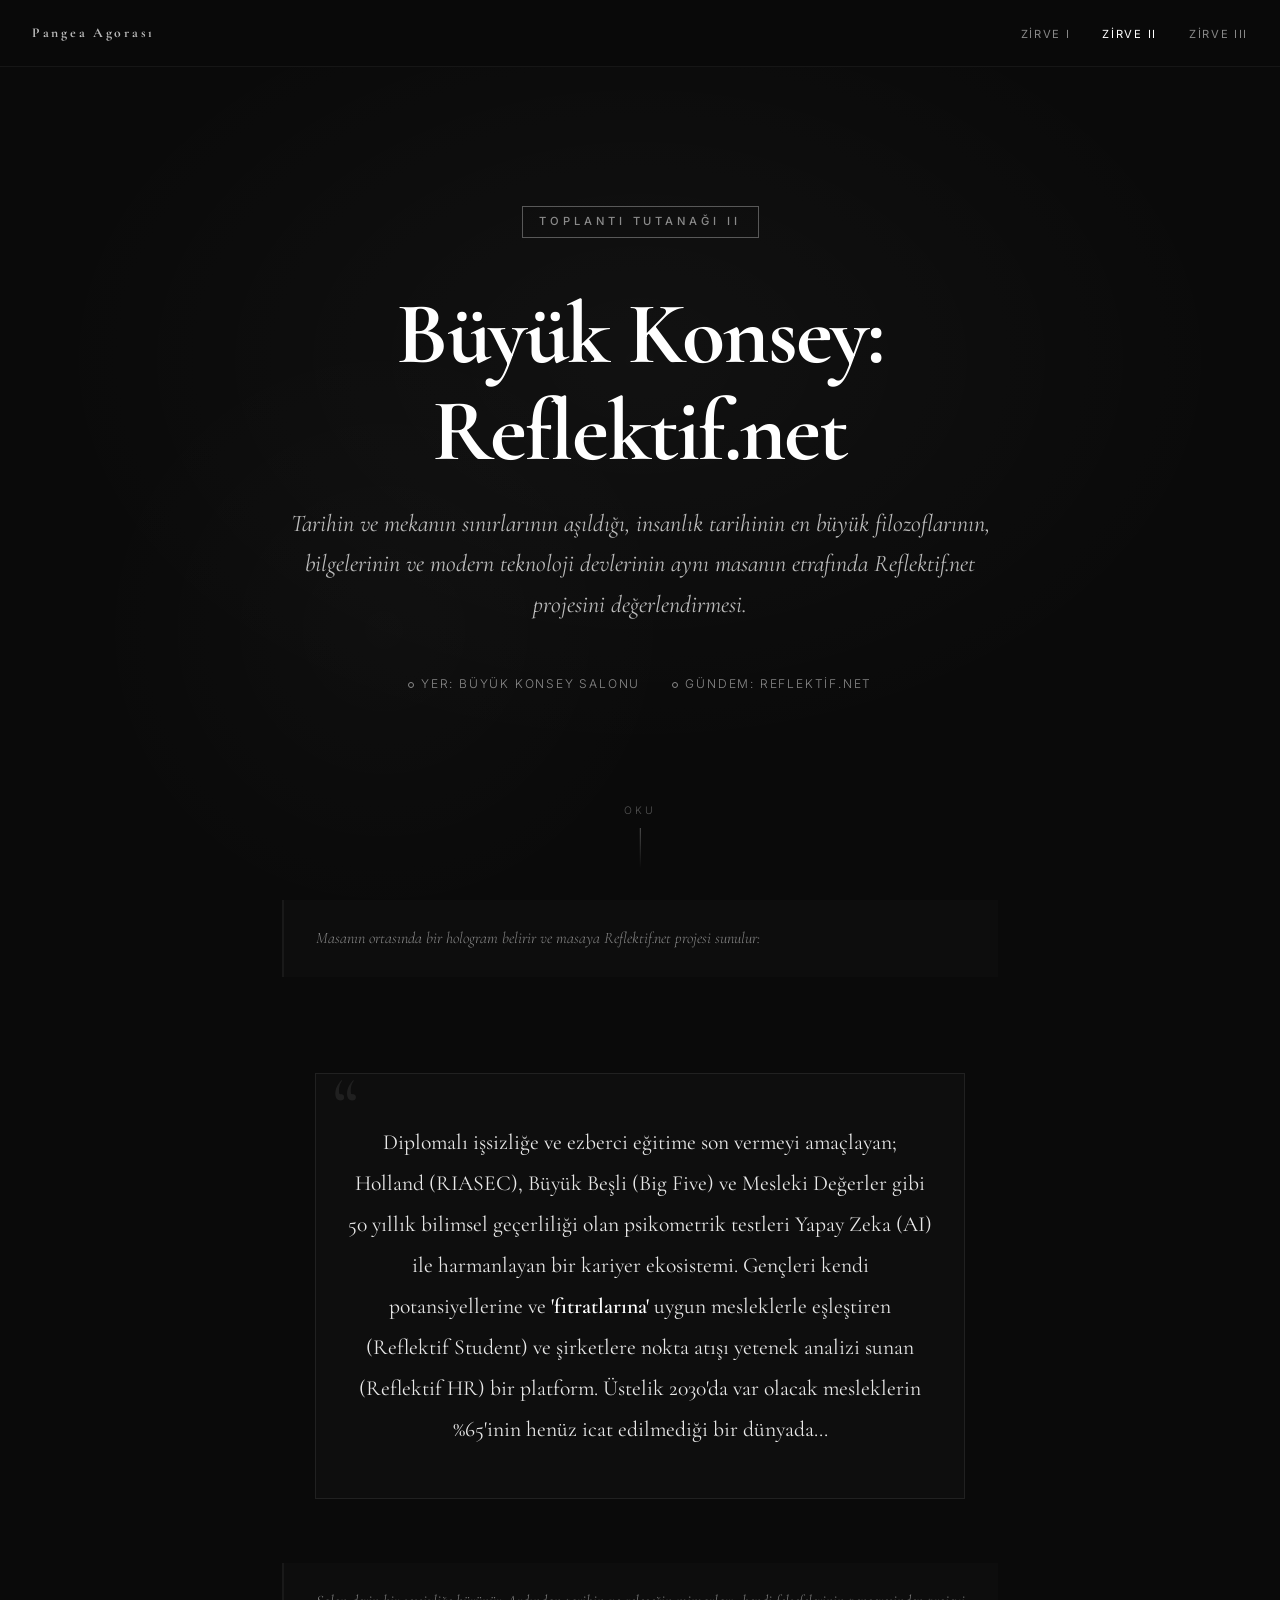
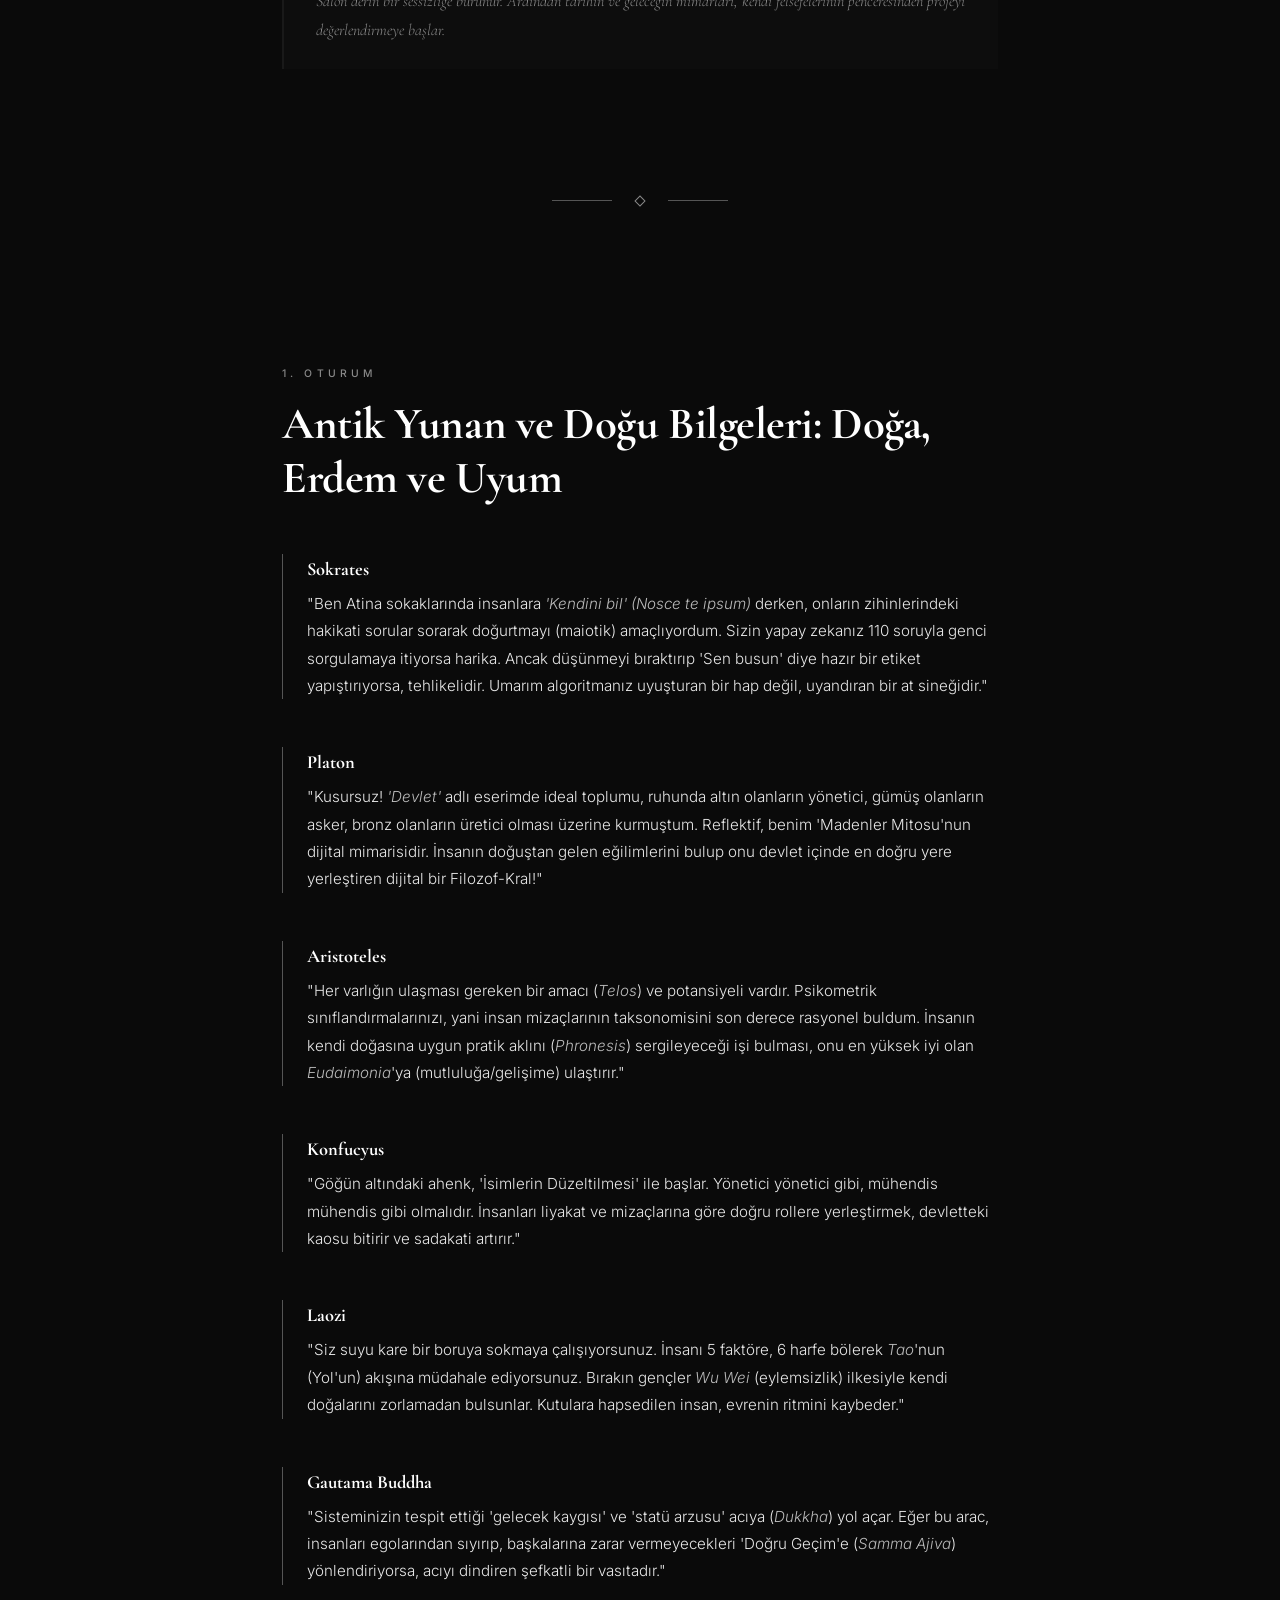
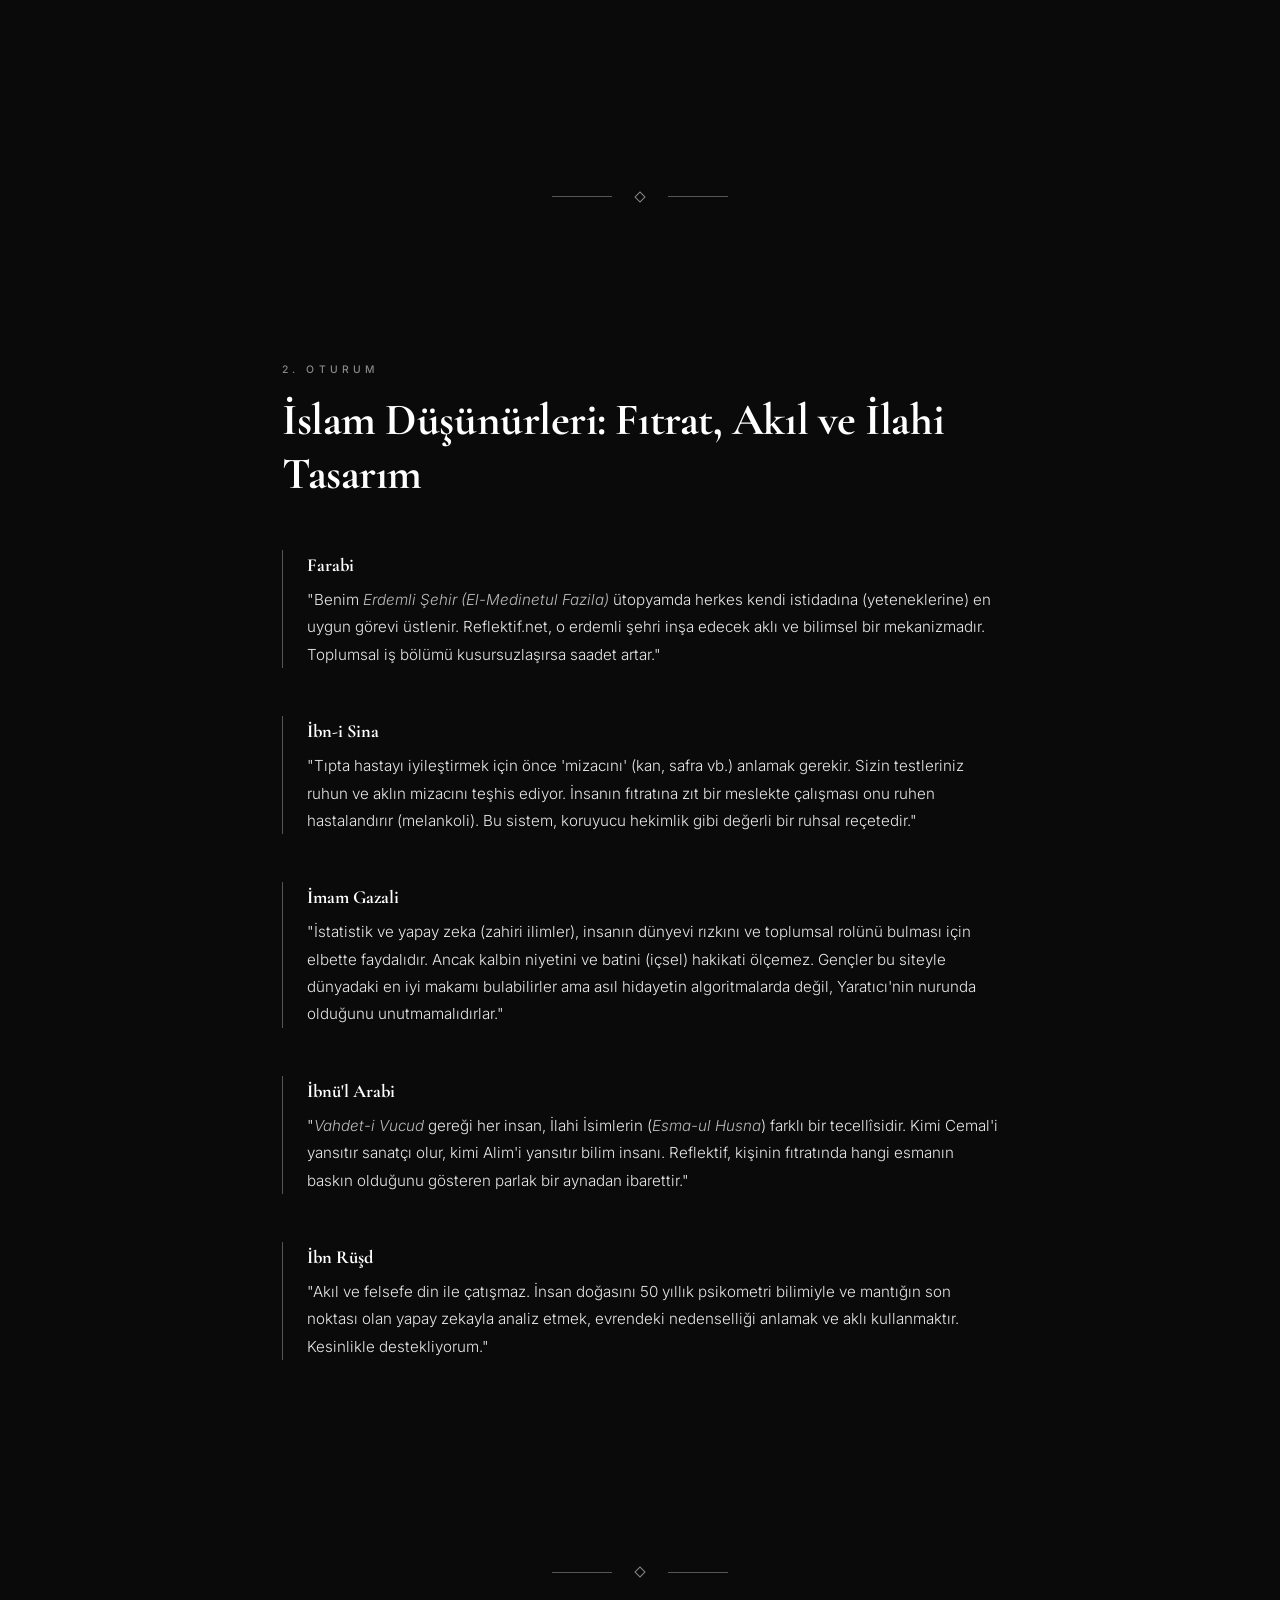
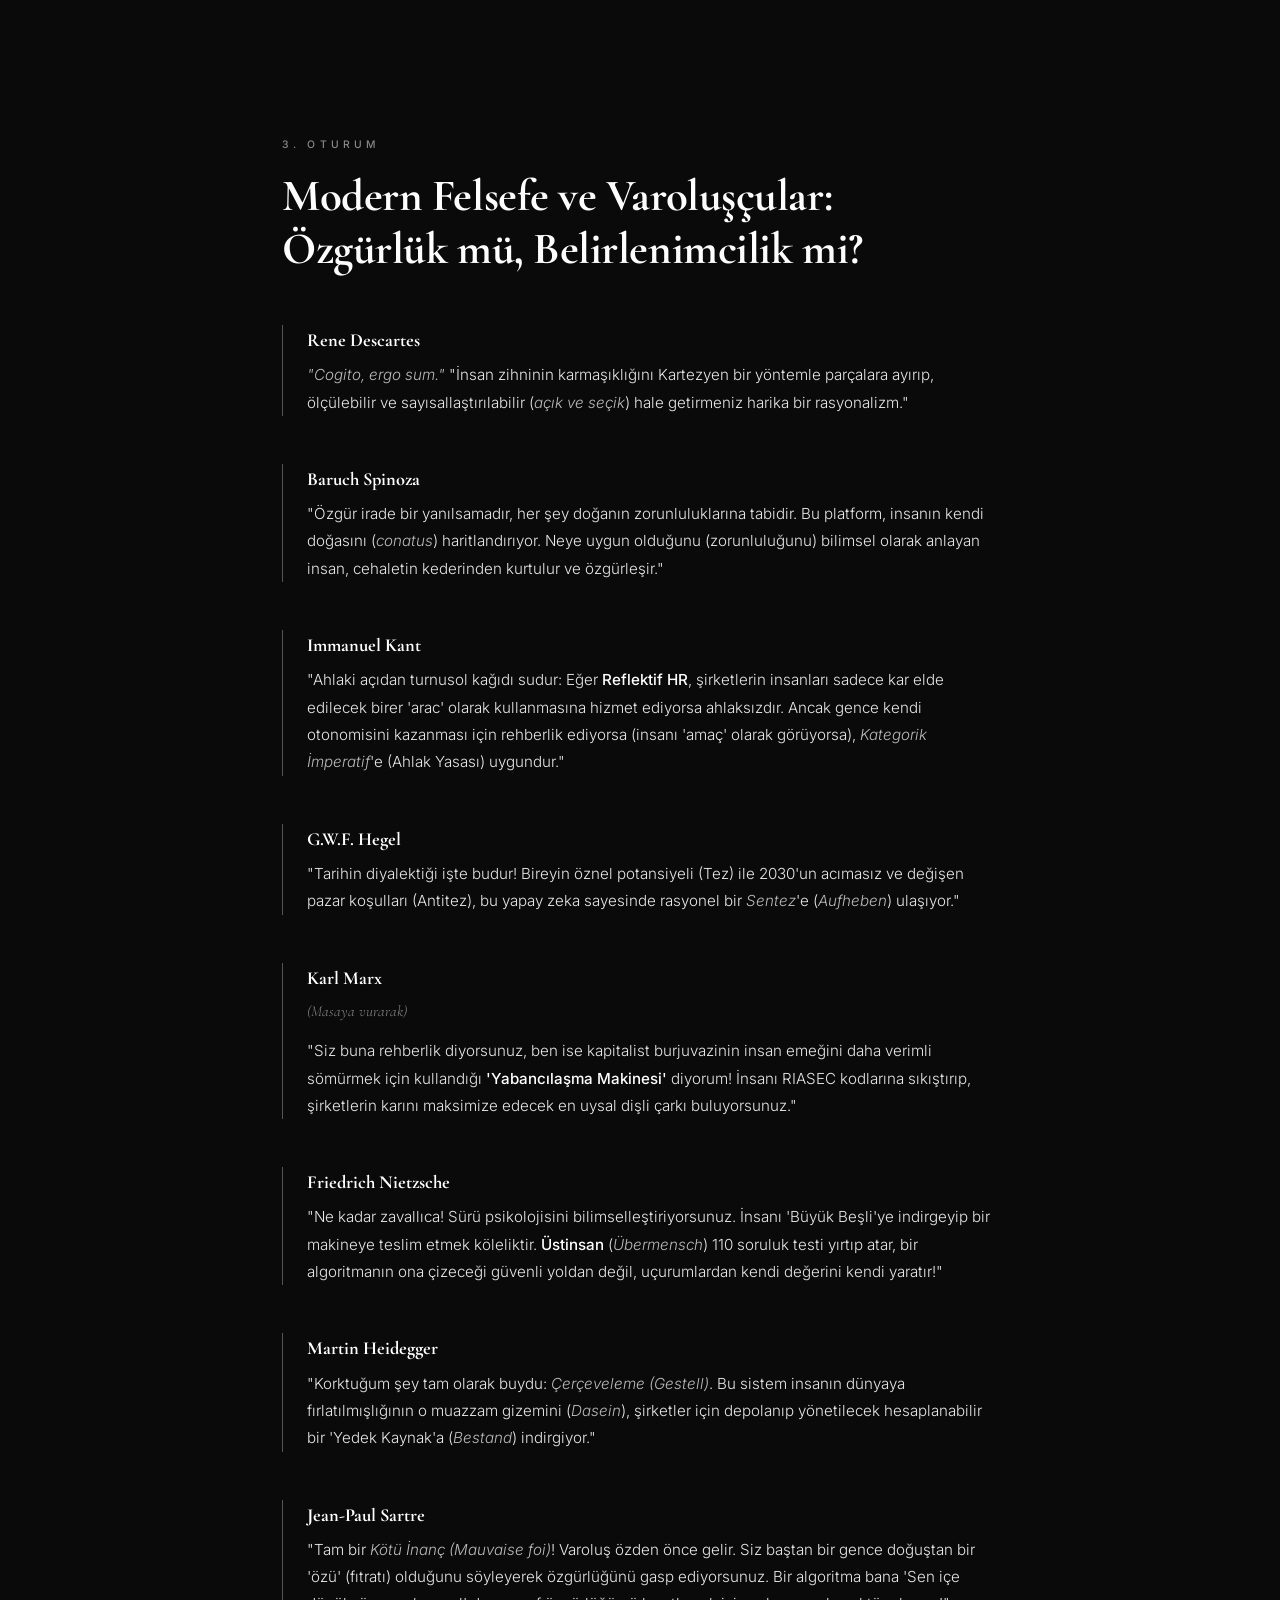
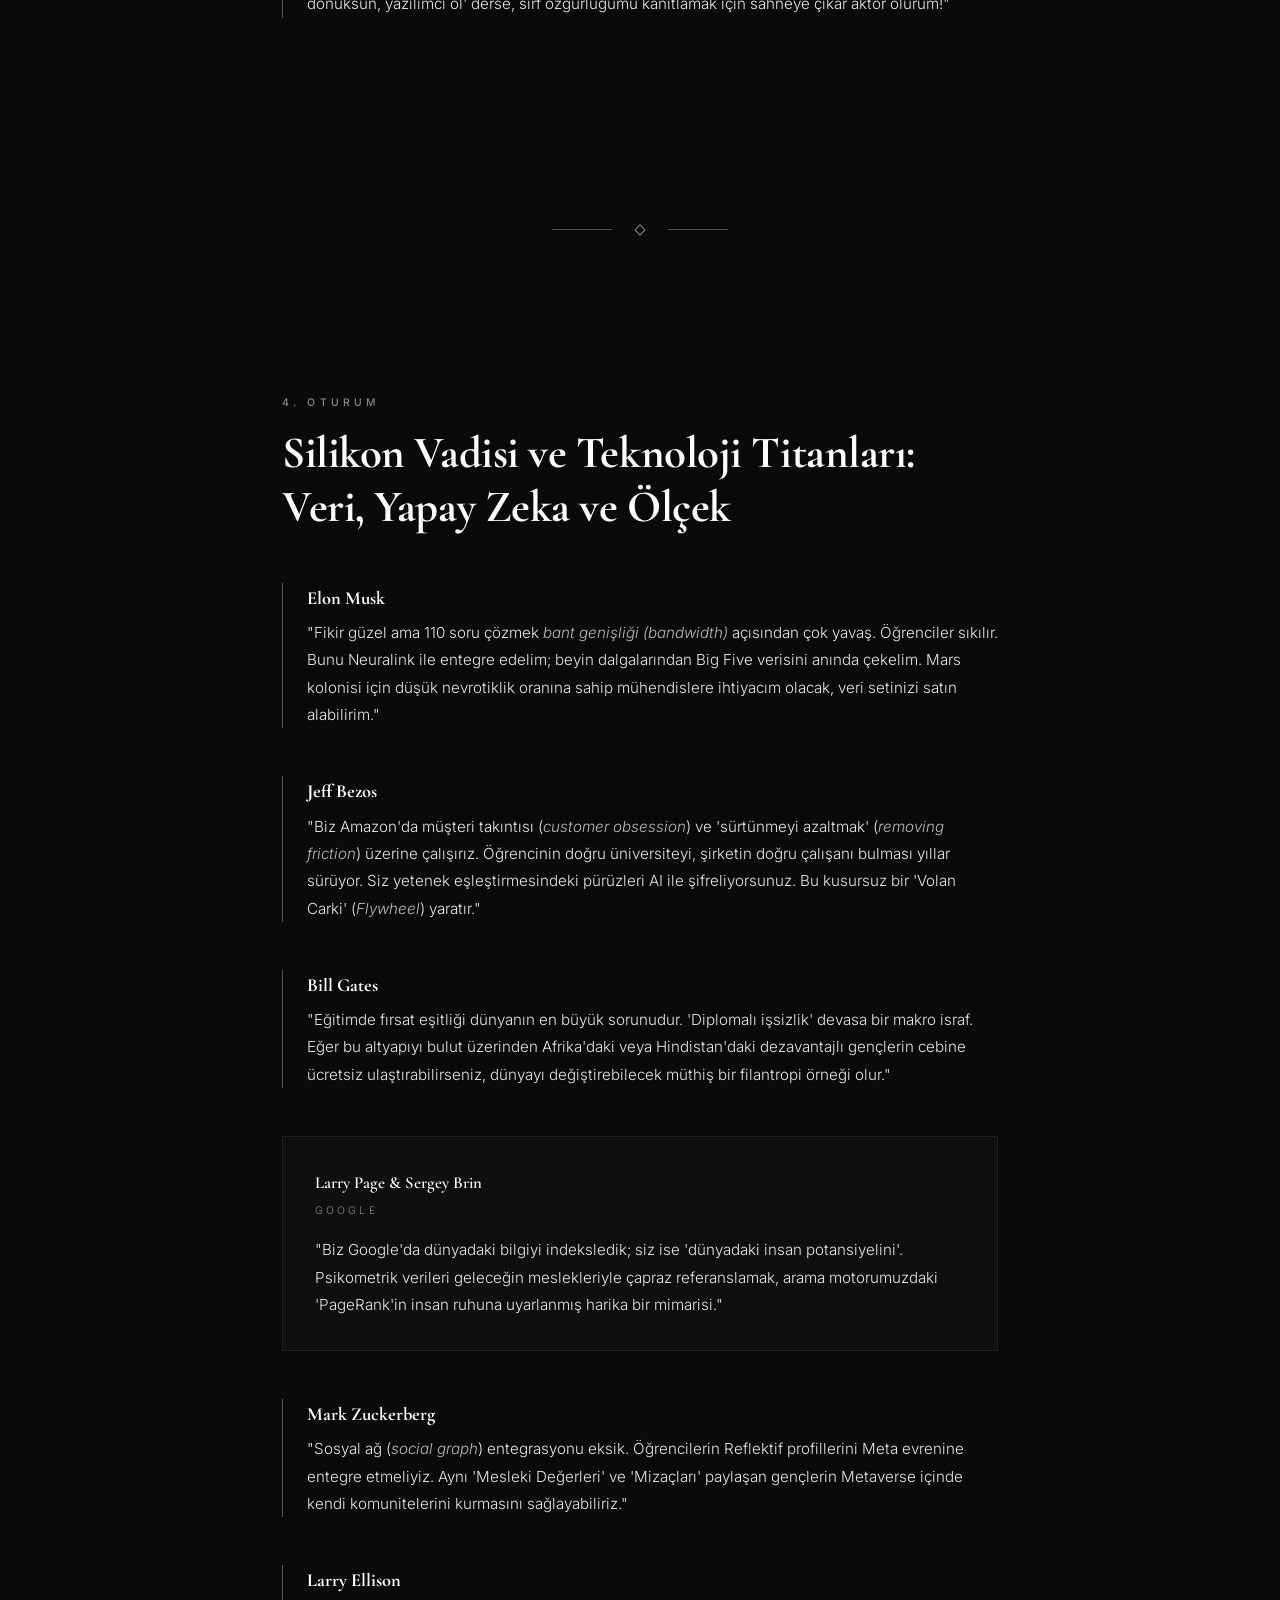
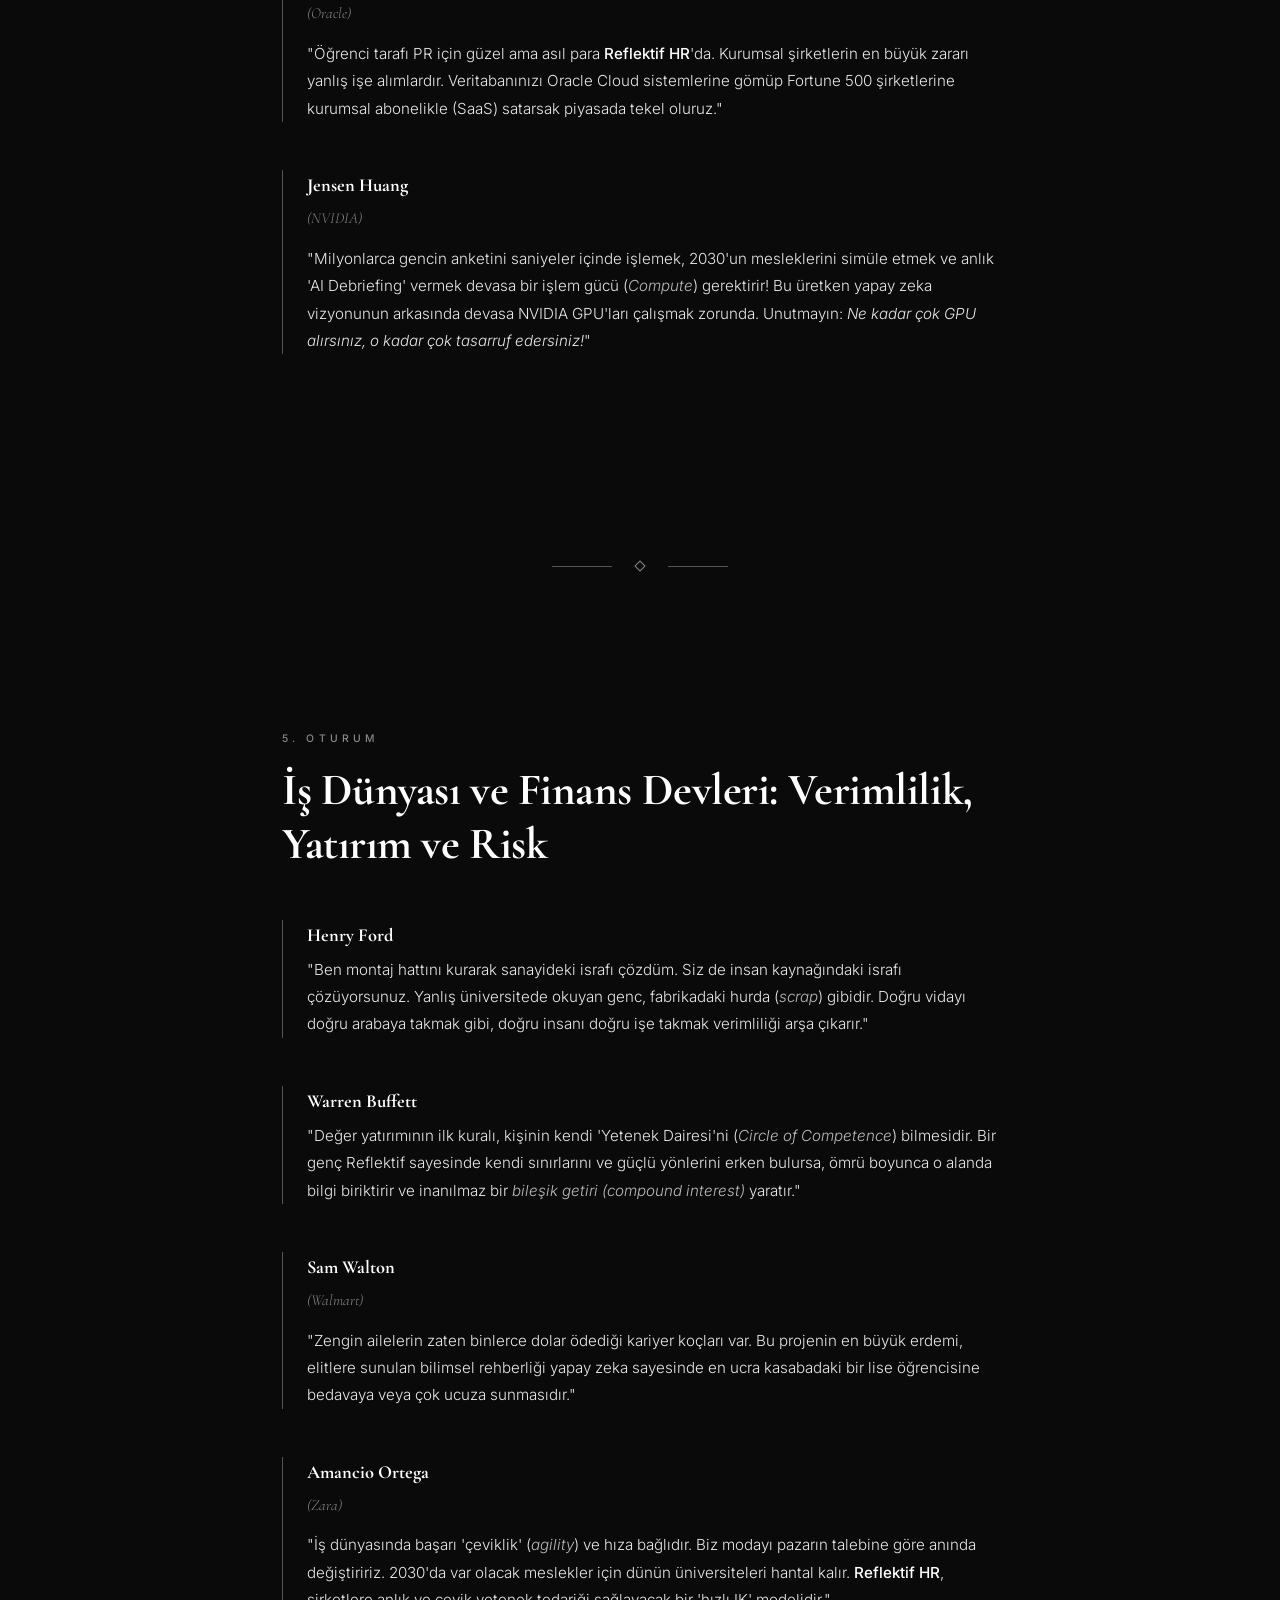
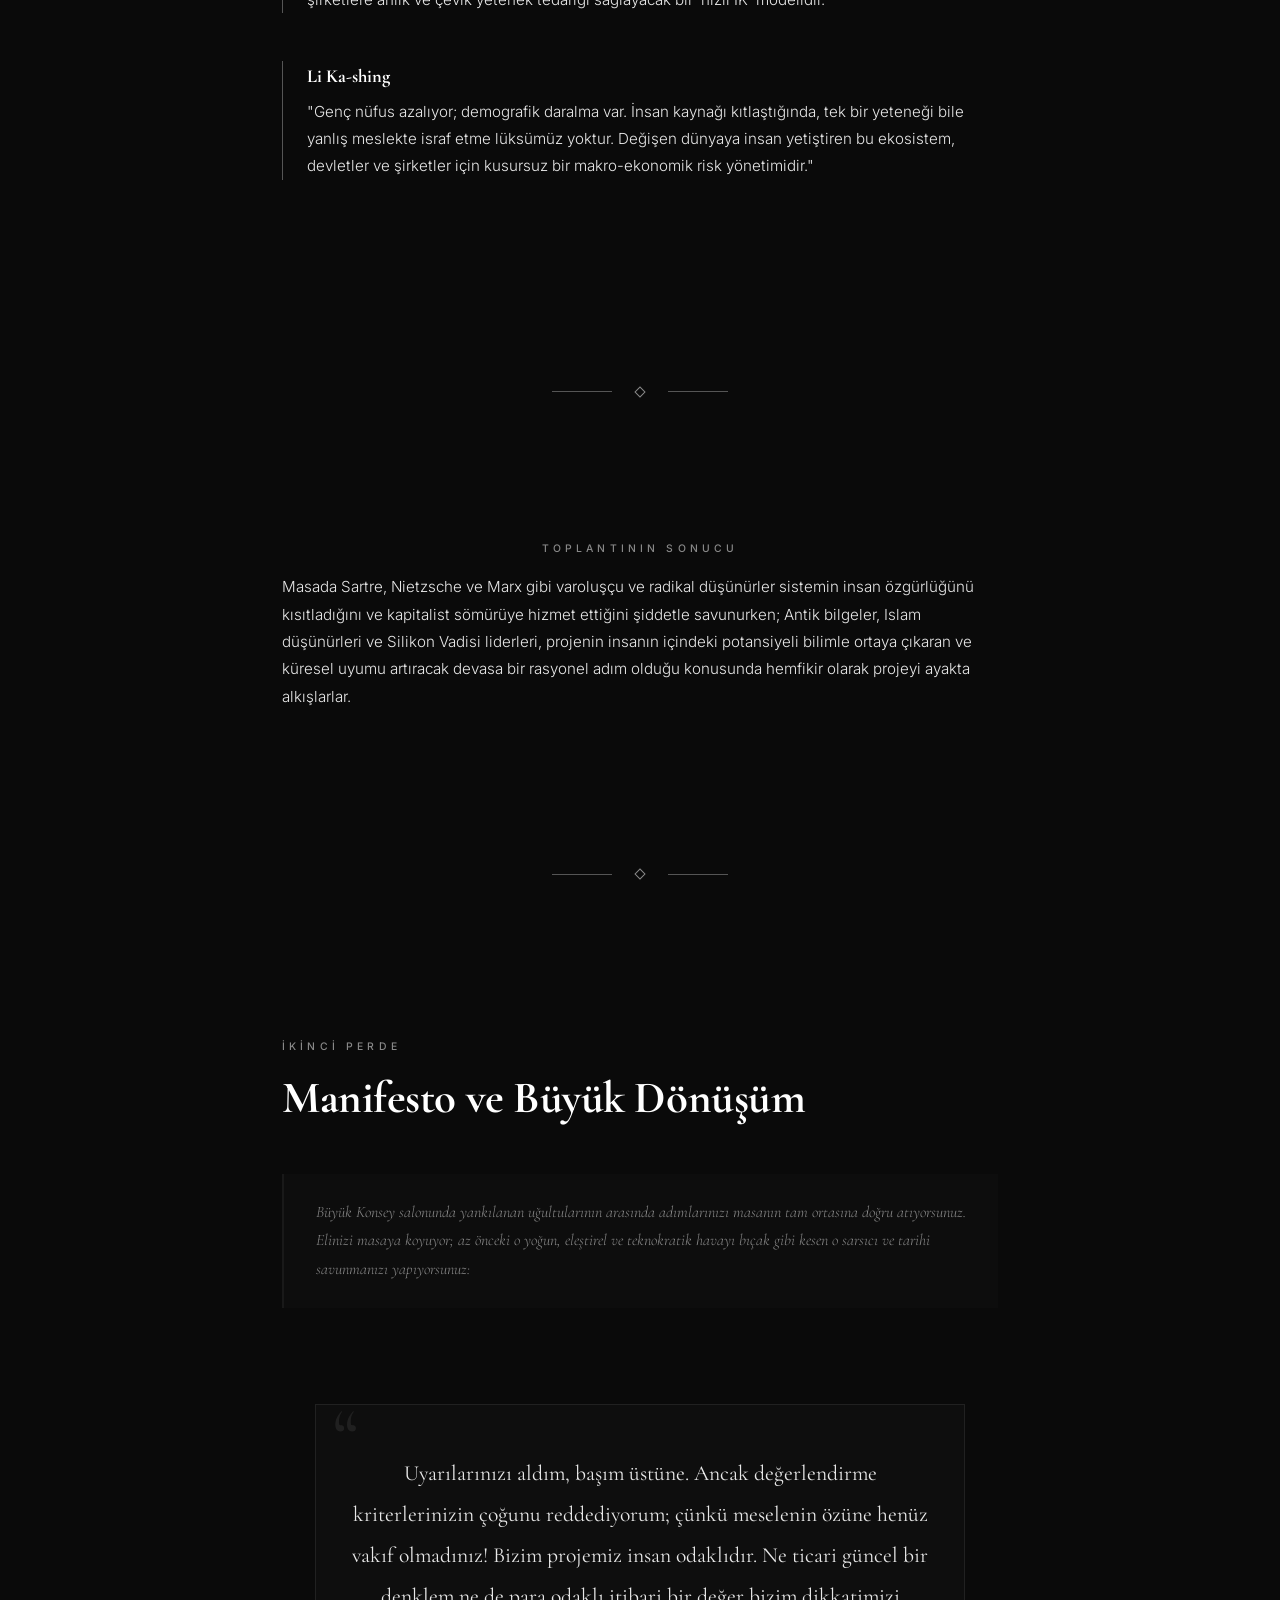
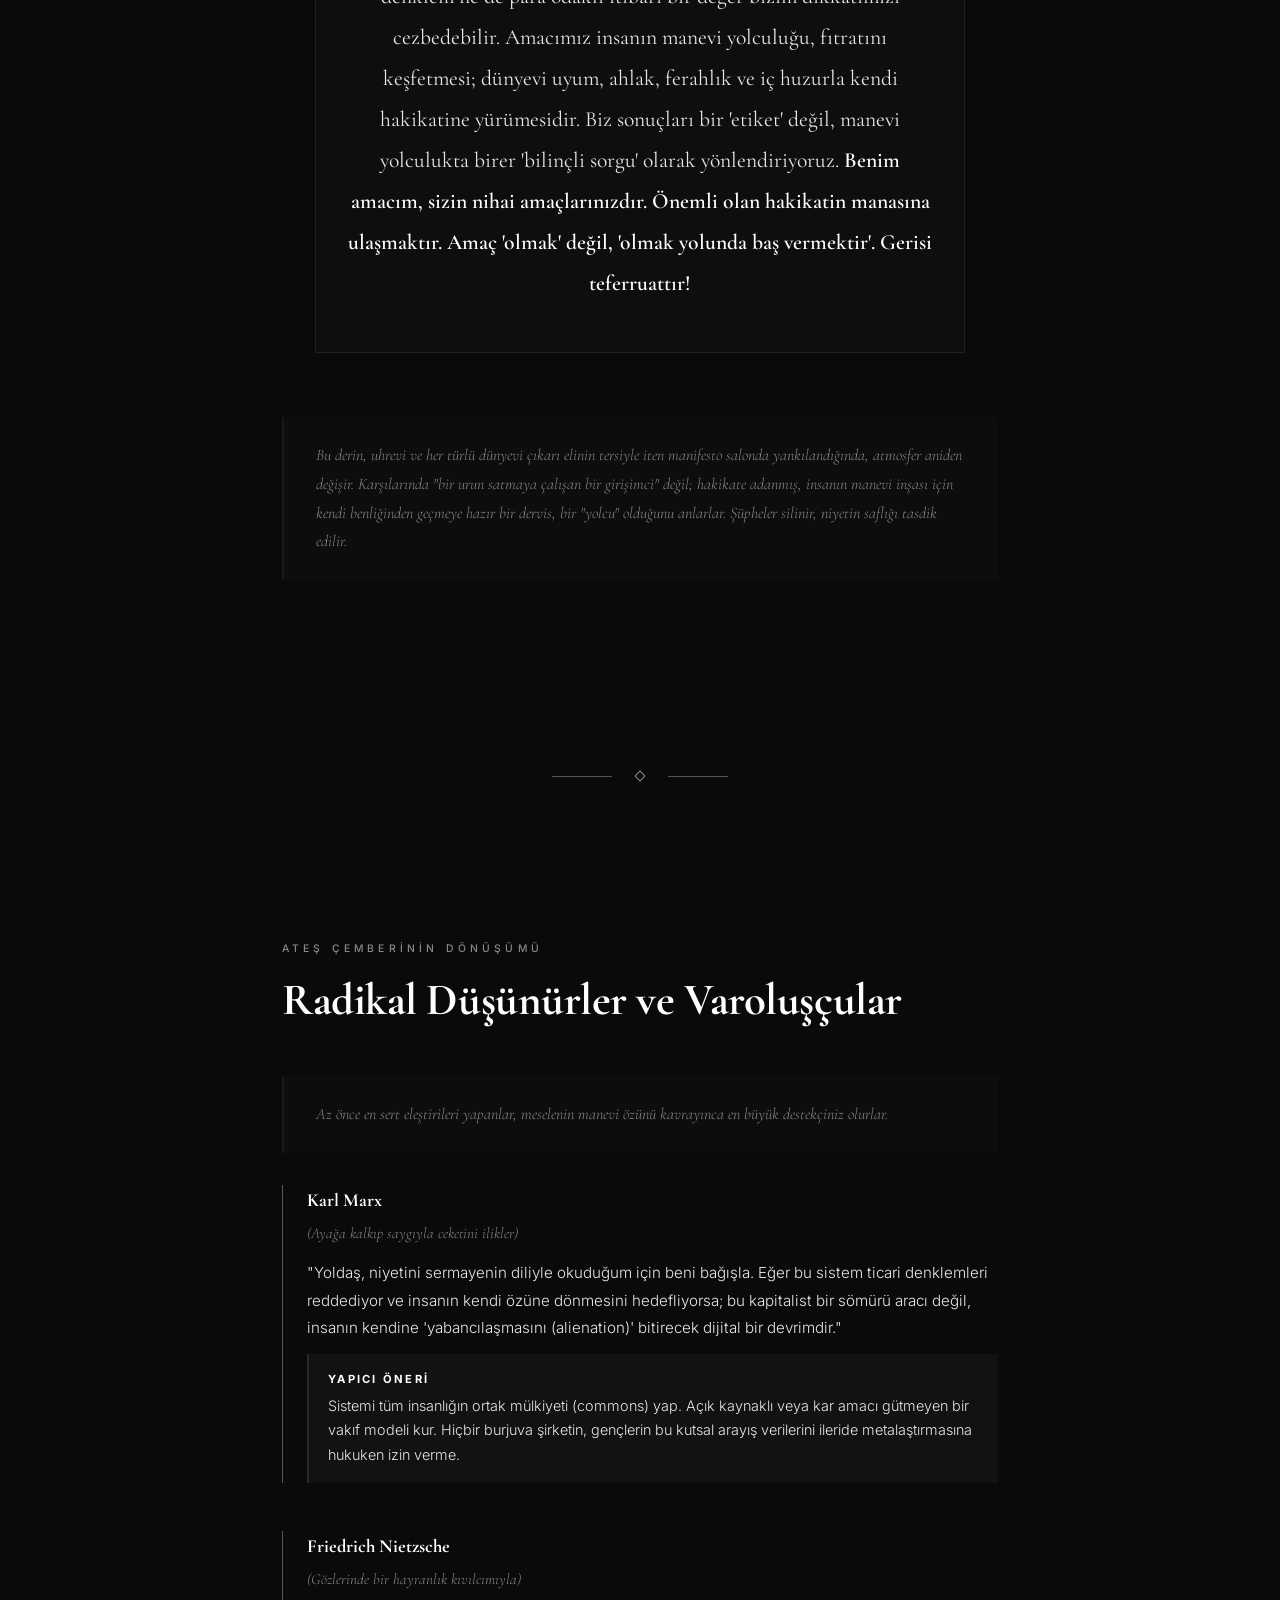
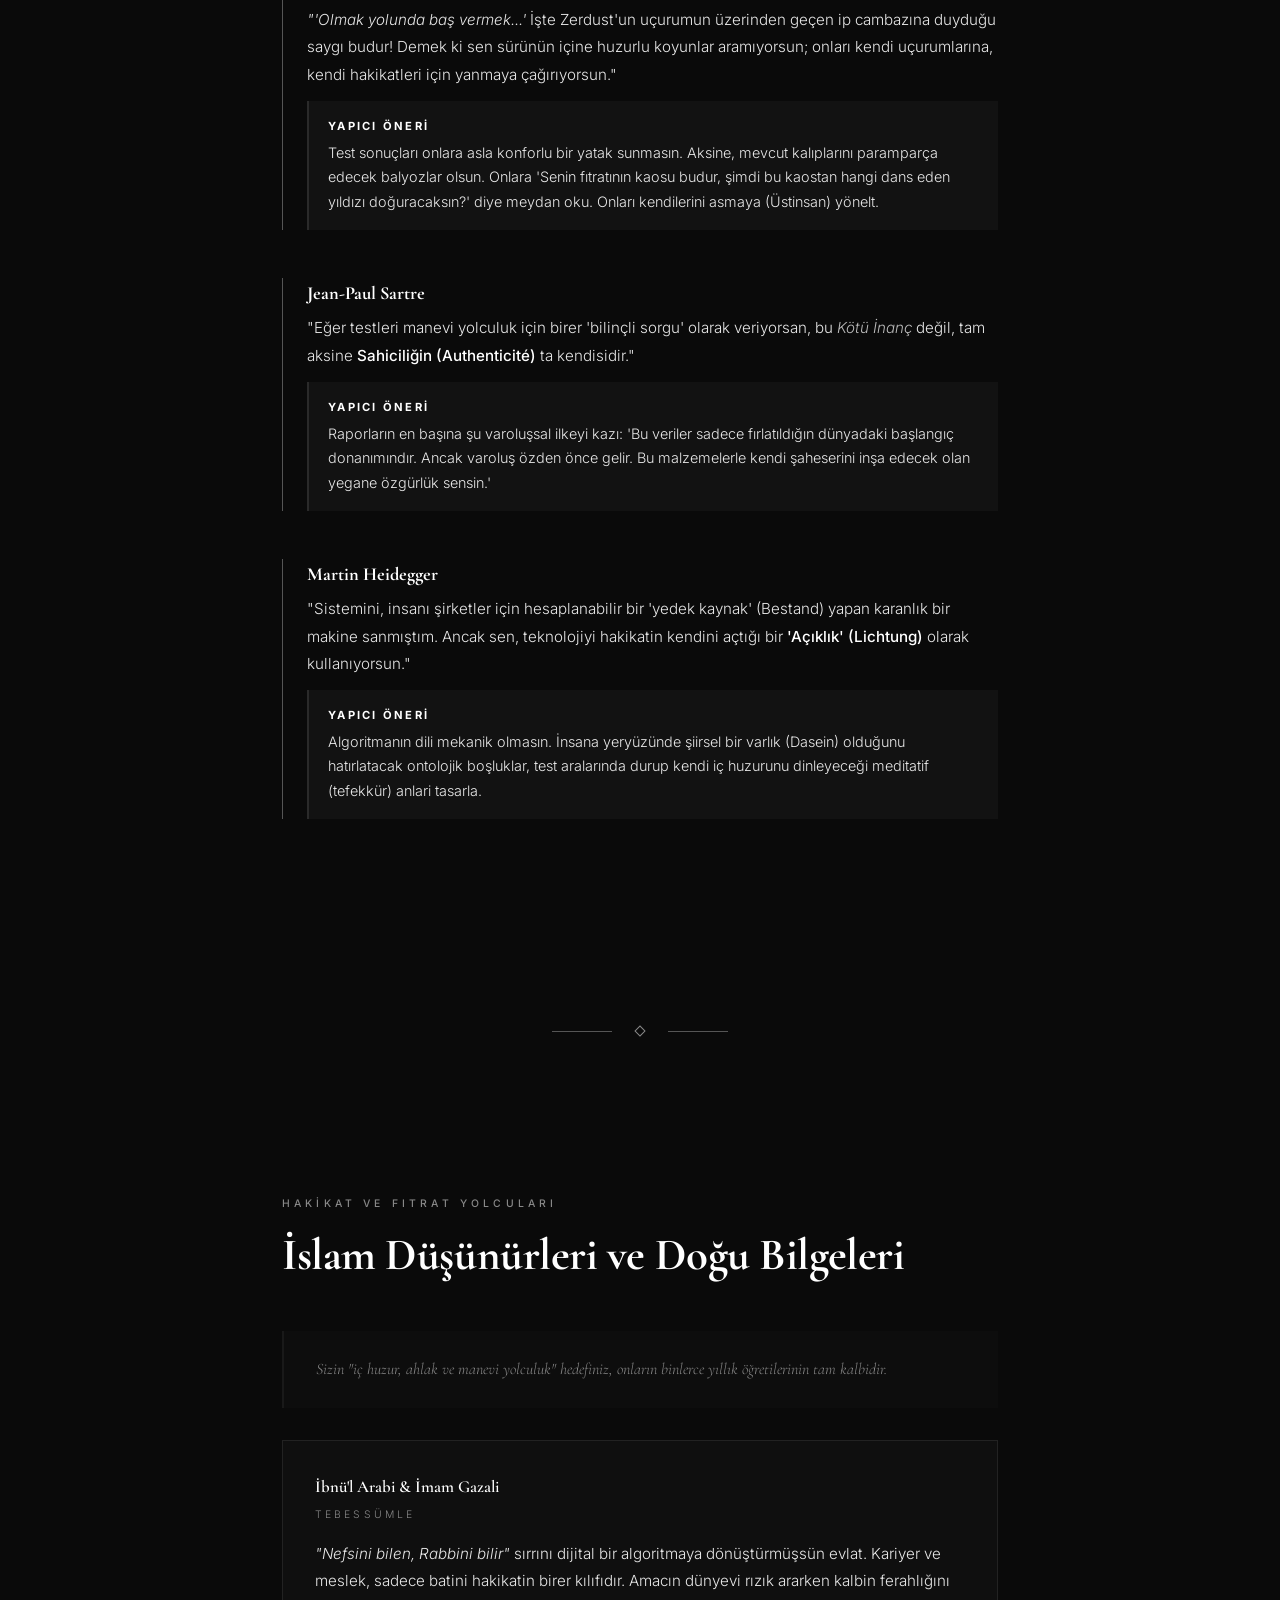
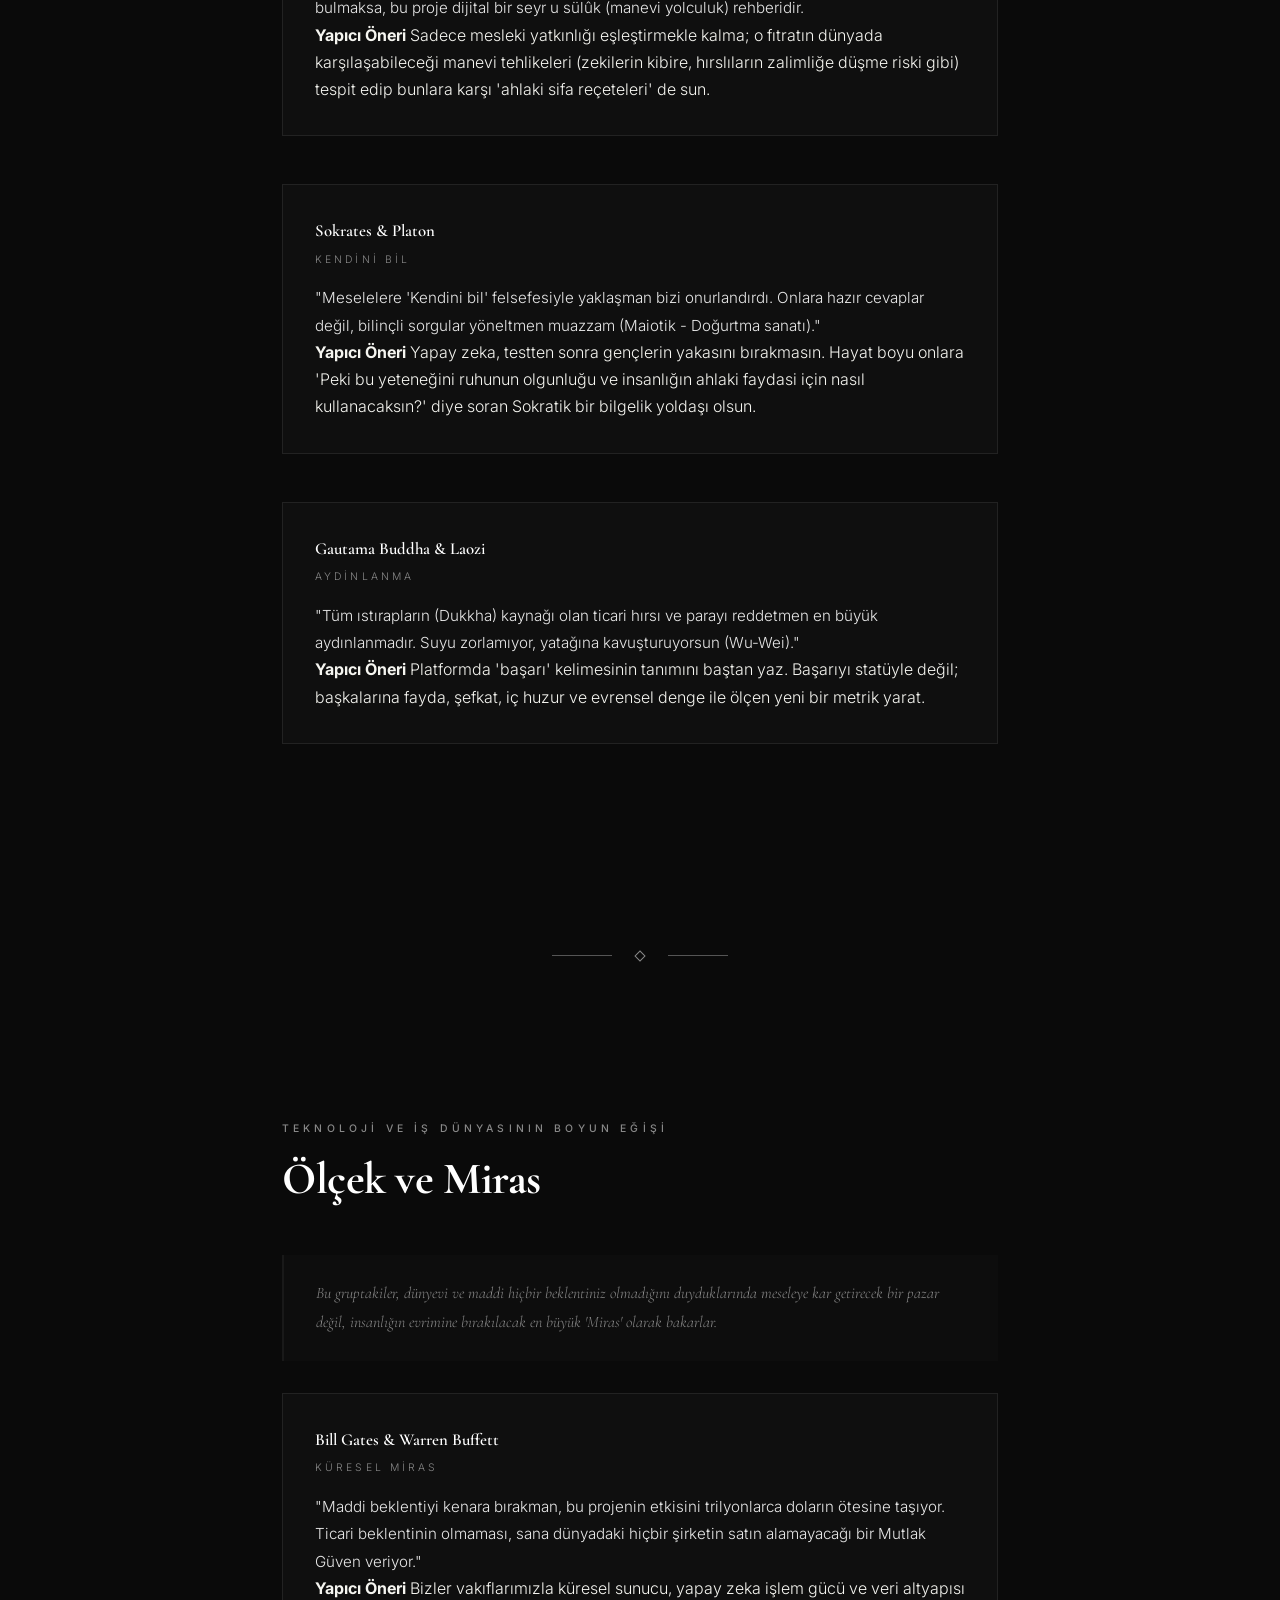
==== commit ff22e776: "Zirve III eklendi: Eğitim Sistemi ve Yapay Zekanın Etkisi - Tüm sayfalara navigasyon güncellendi" ====
--- a/buyuk-konsey.html
+++ b/buyuk-konsey.html
@@ -17,6 +17,7 @@
         <ul class="nav-links">
             <li><a href="zirve-1.html">Zirve I</a></li>
             <li><a href="buyuk-konsey.html" class="active">Zirve II</a></li>
+            <li><a href="zirve-3.html">Zirve III</a></li>
         </ul>
     </nav>
 
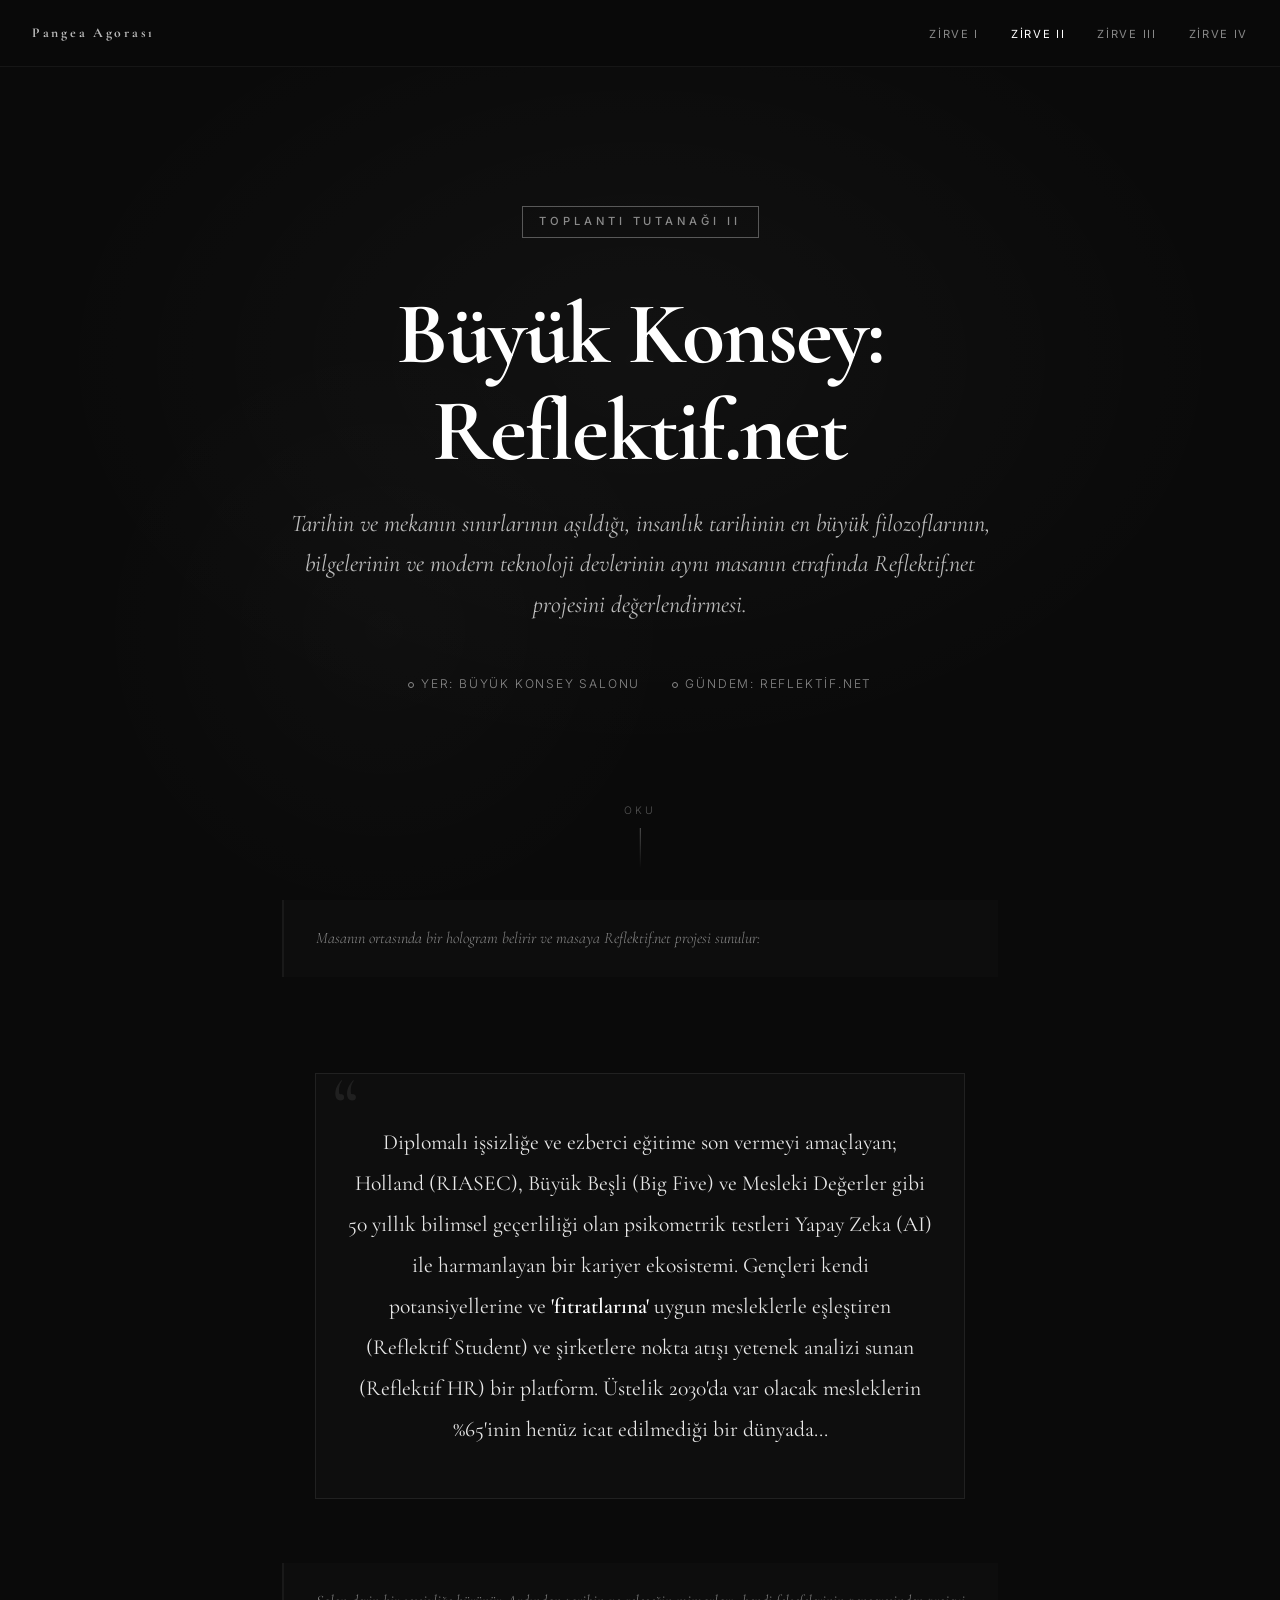
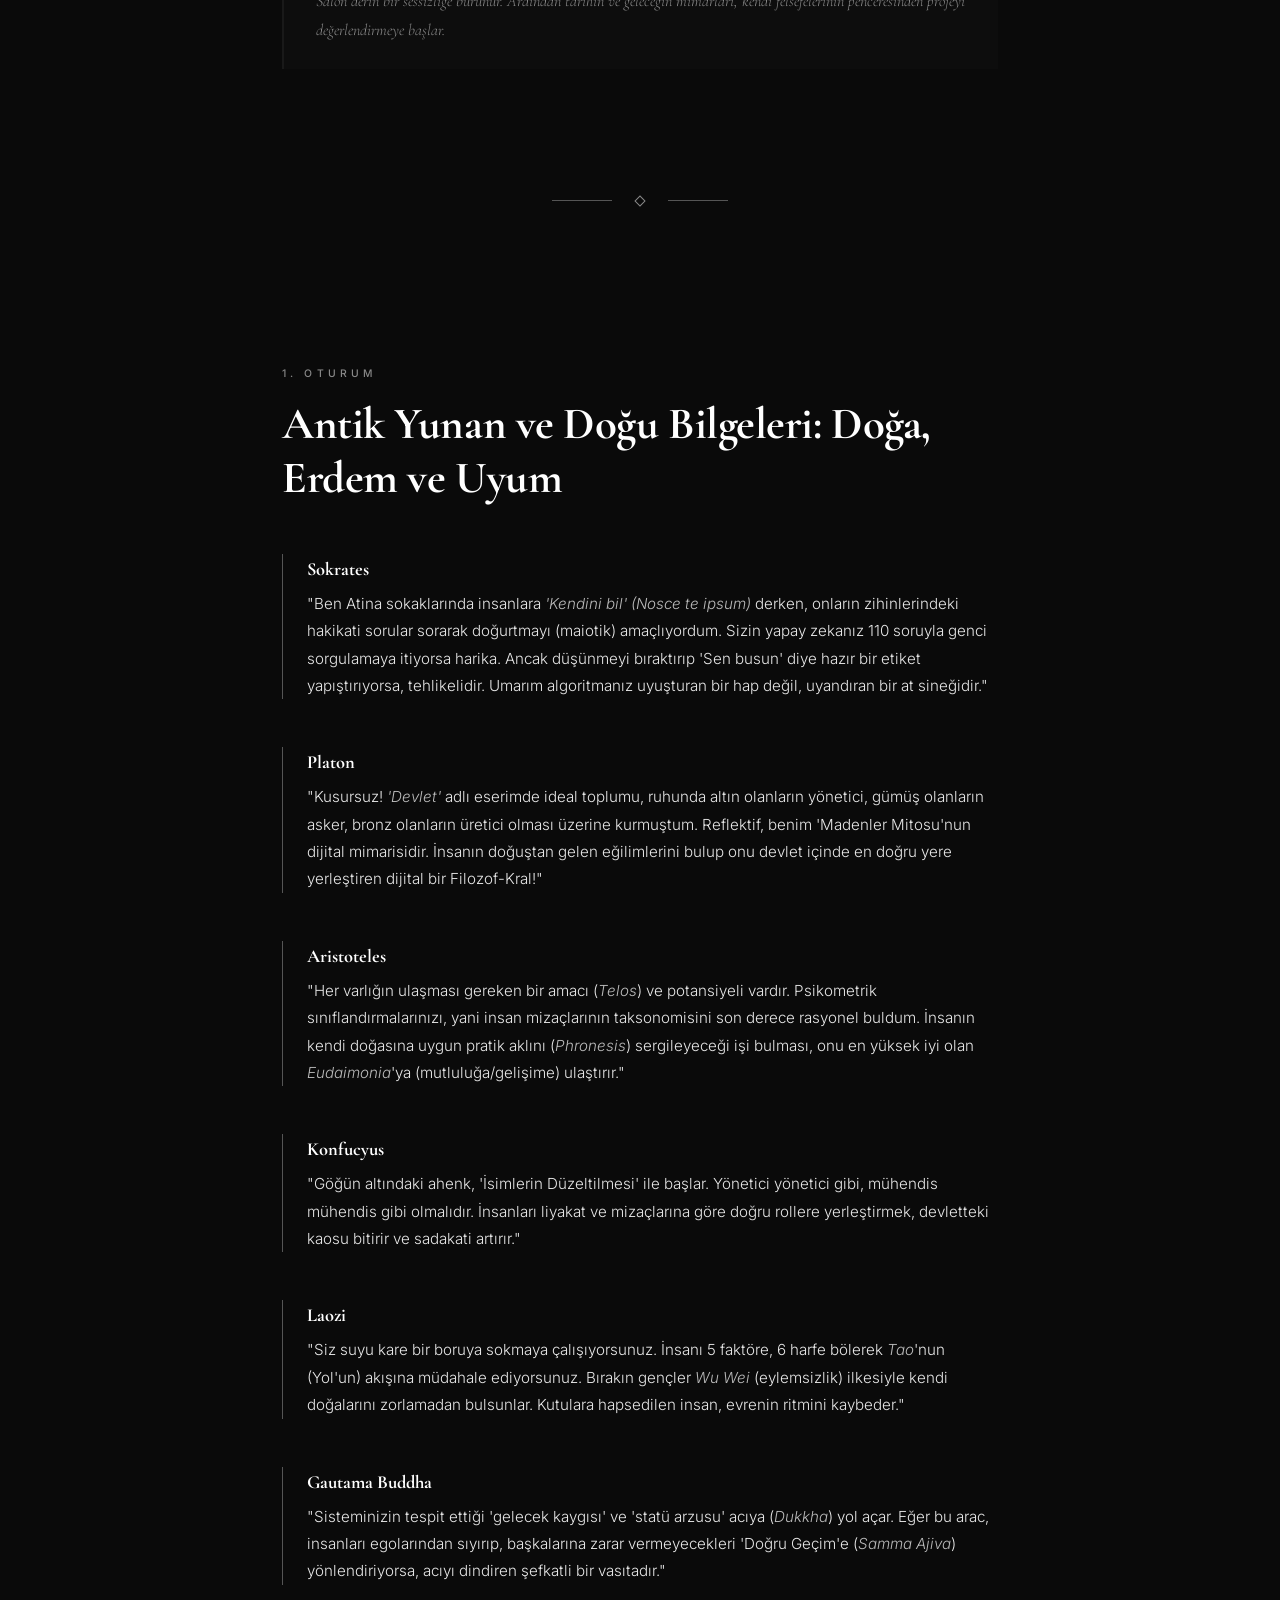
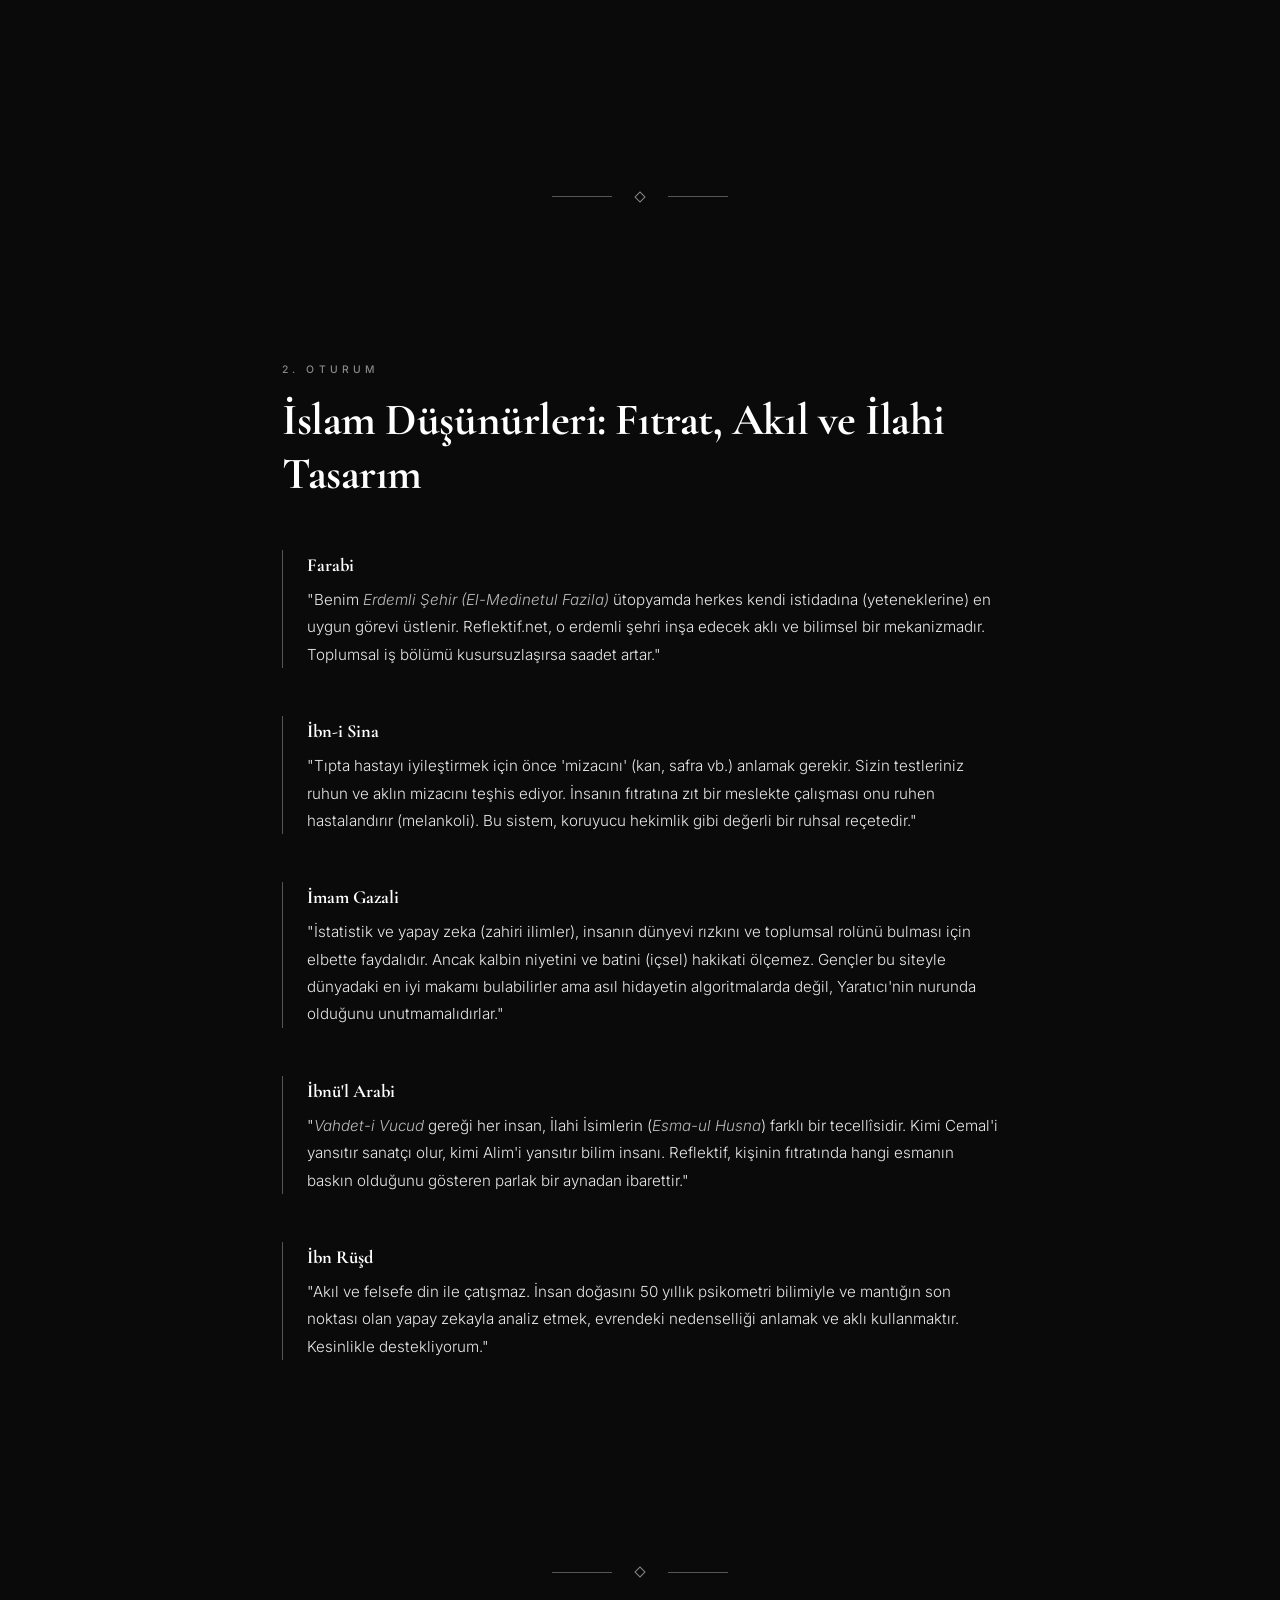
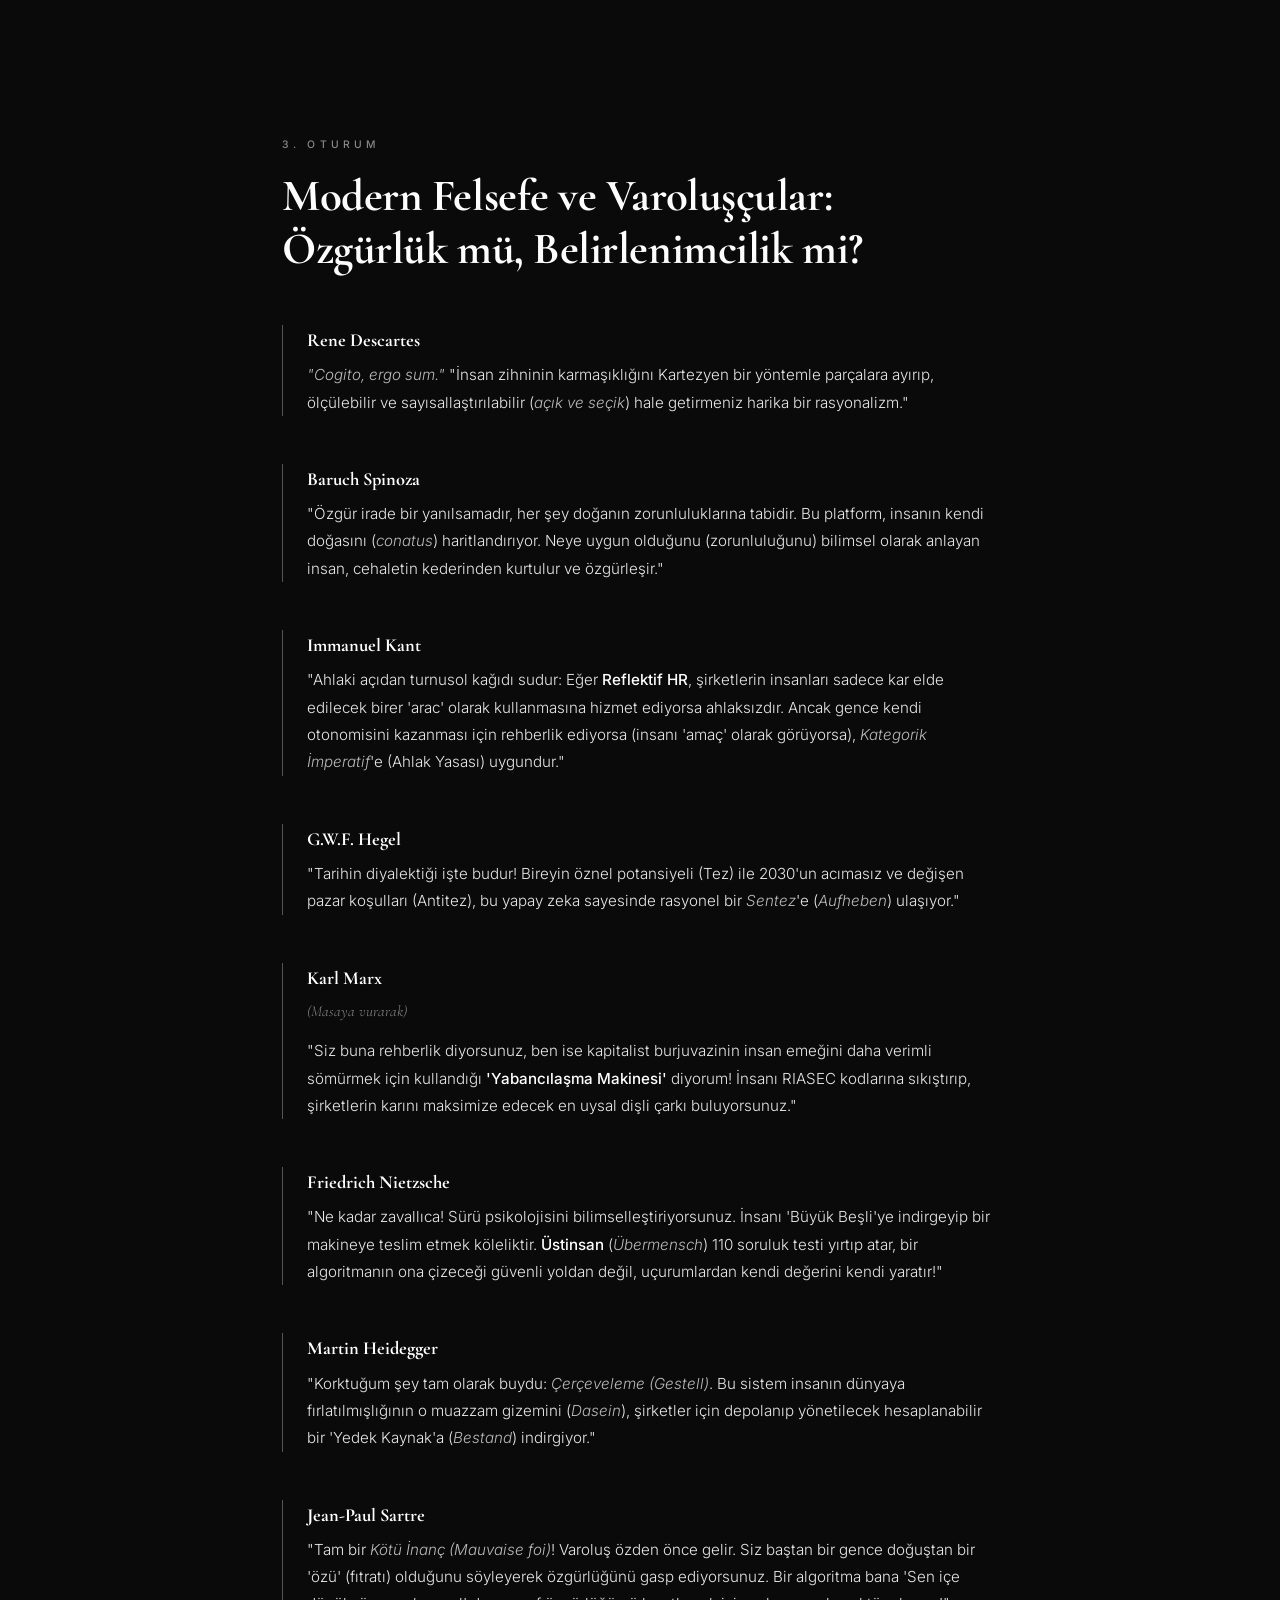
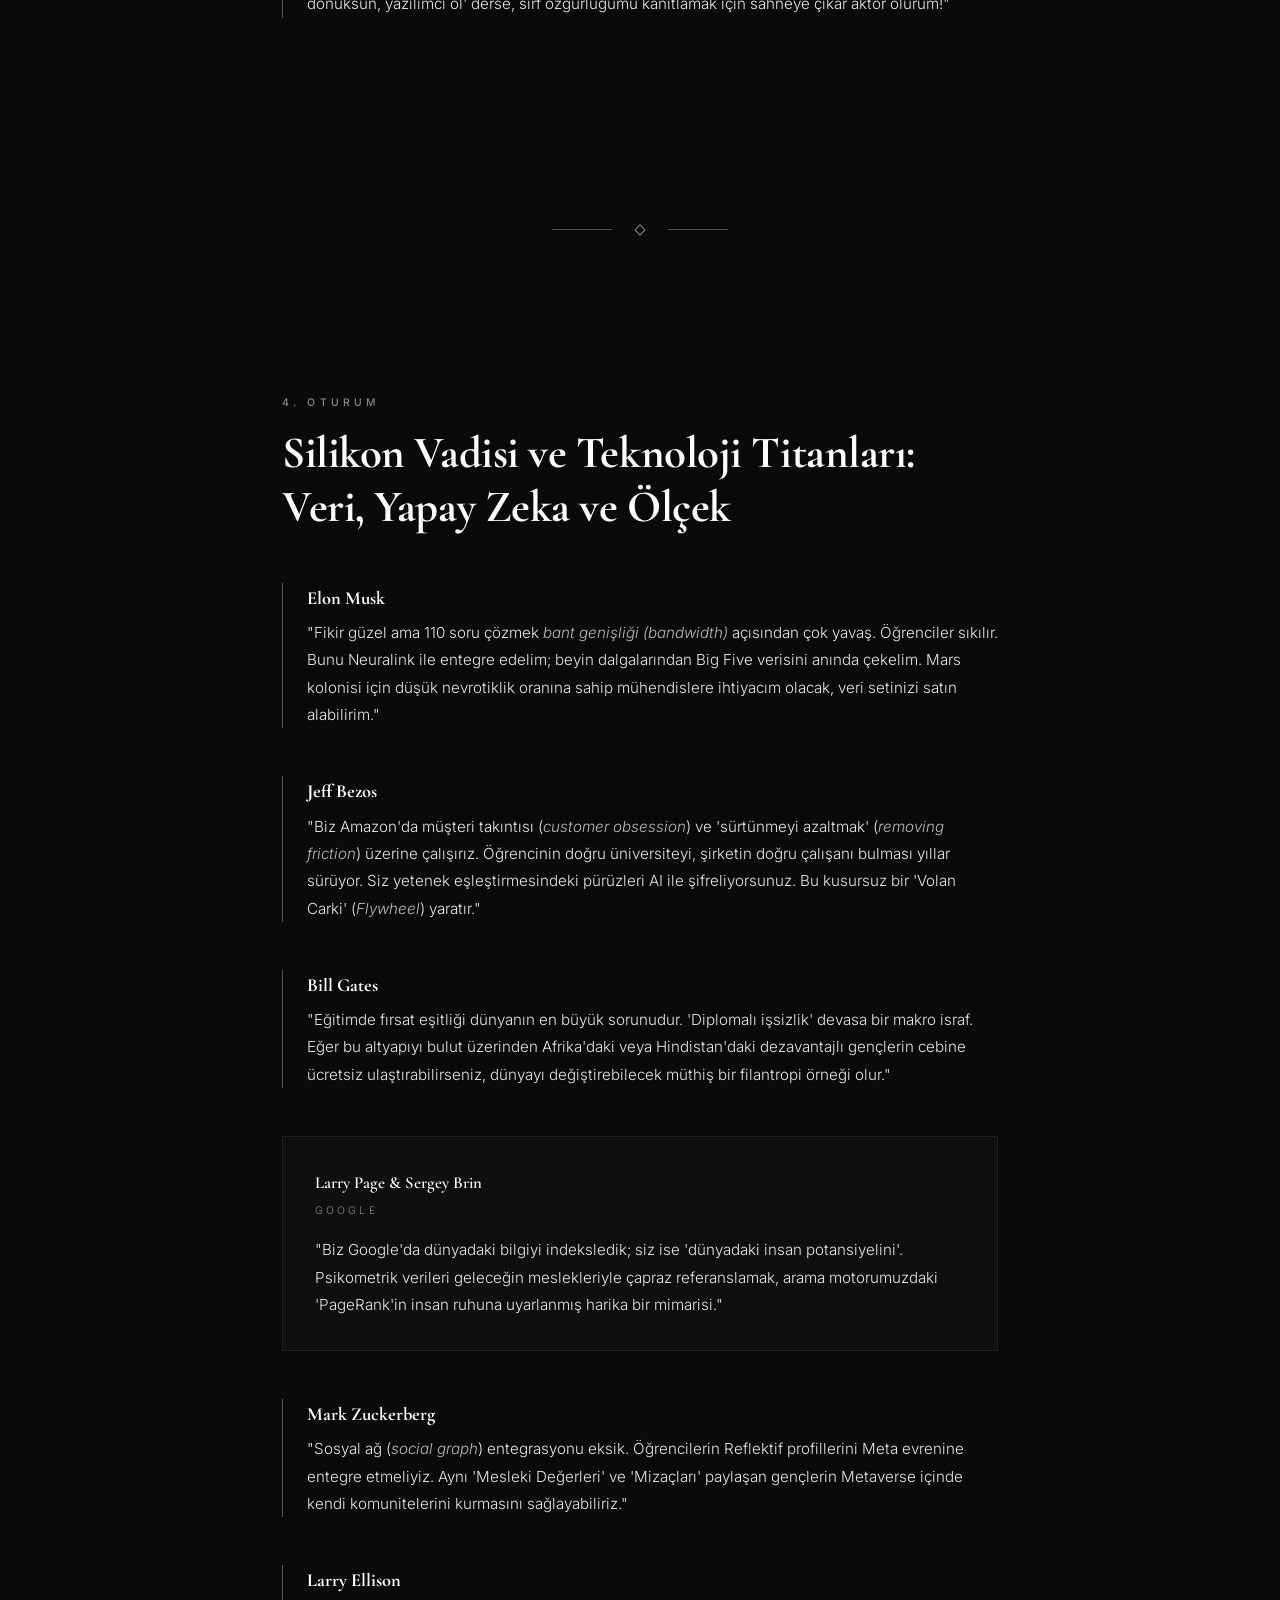
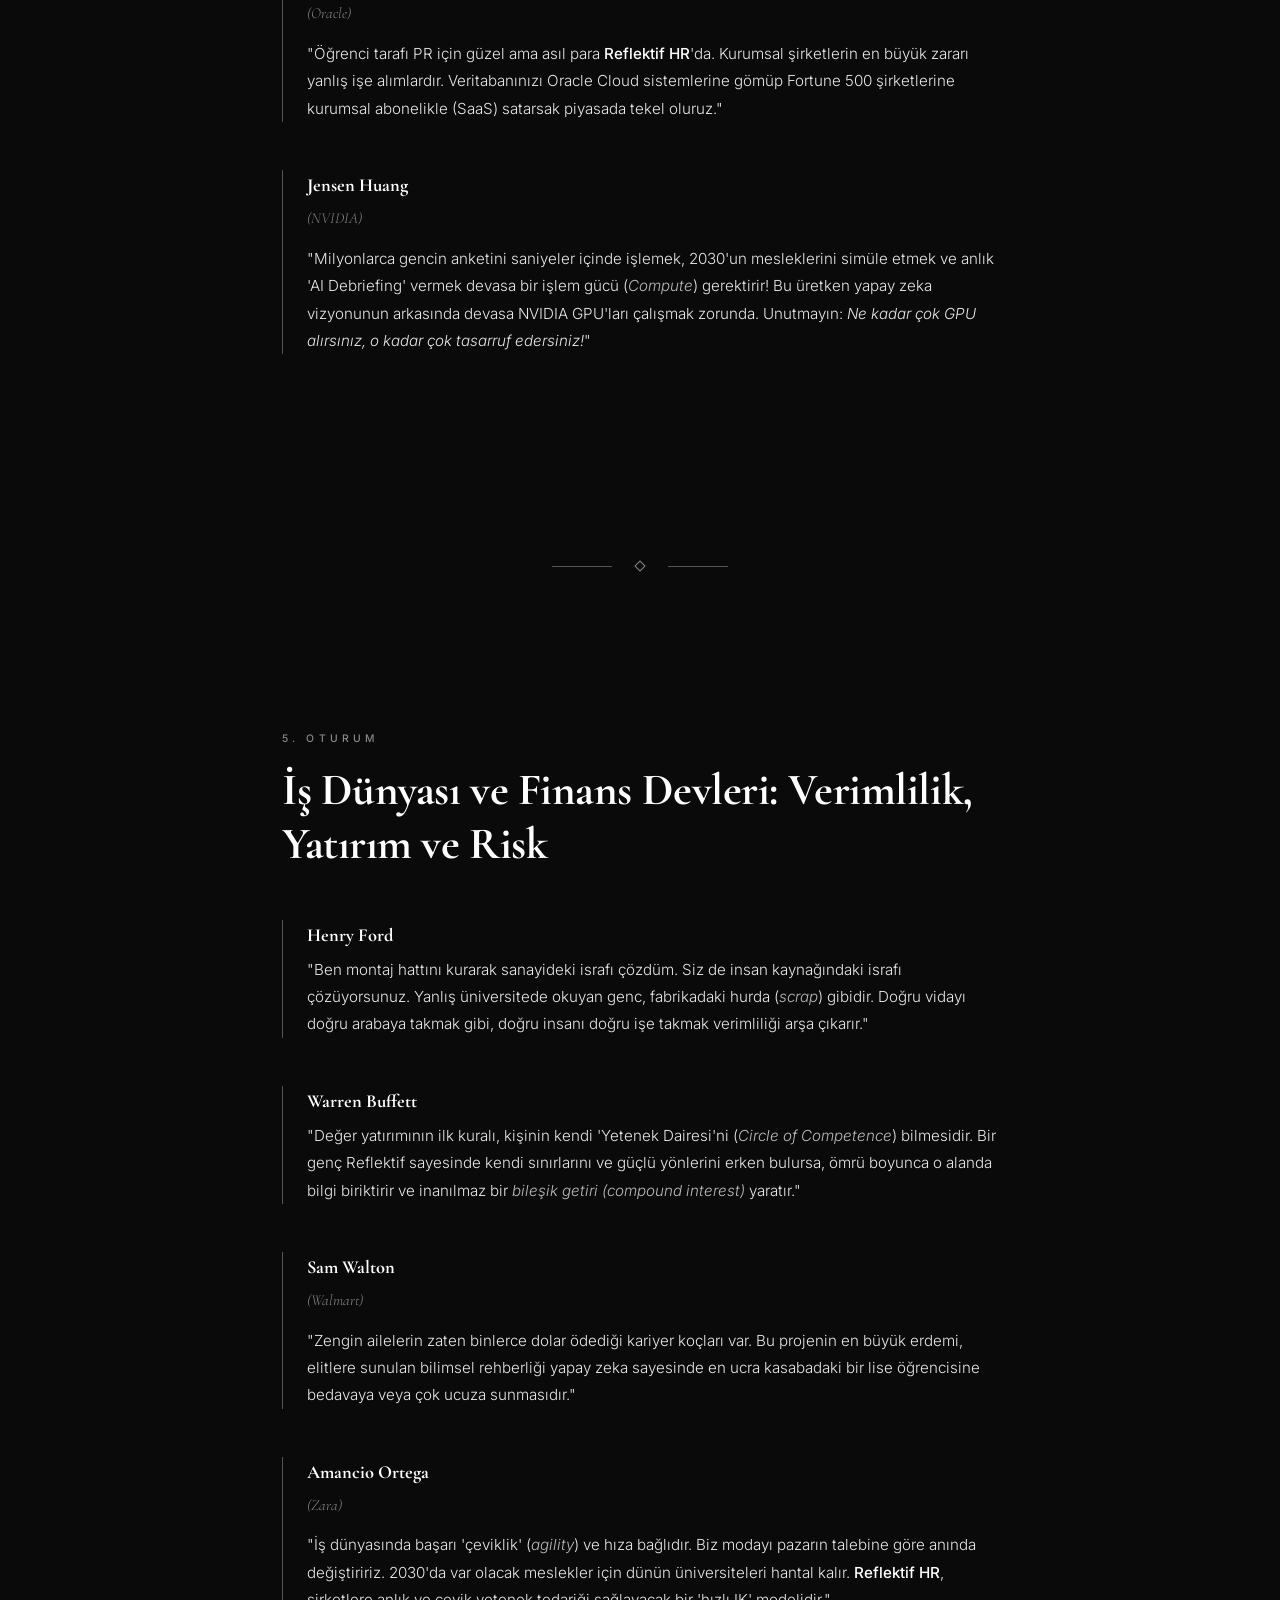
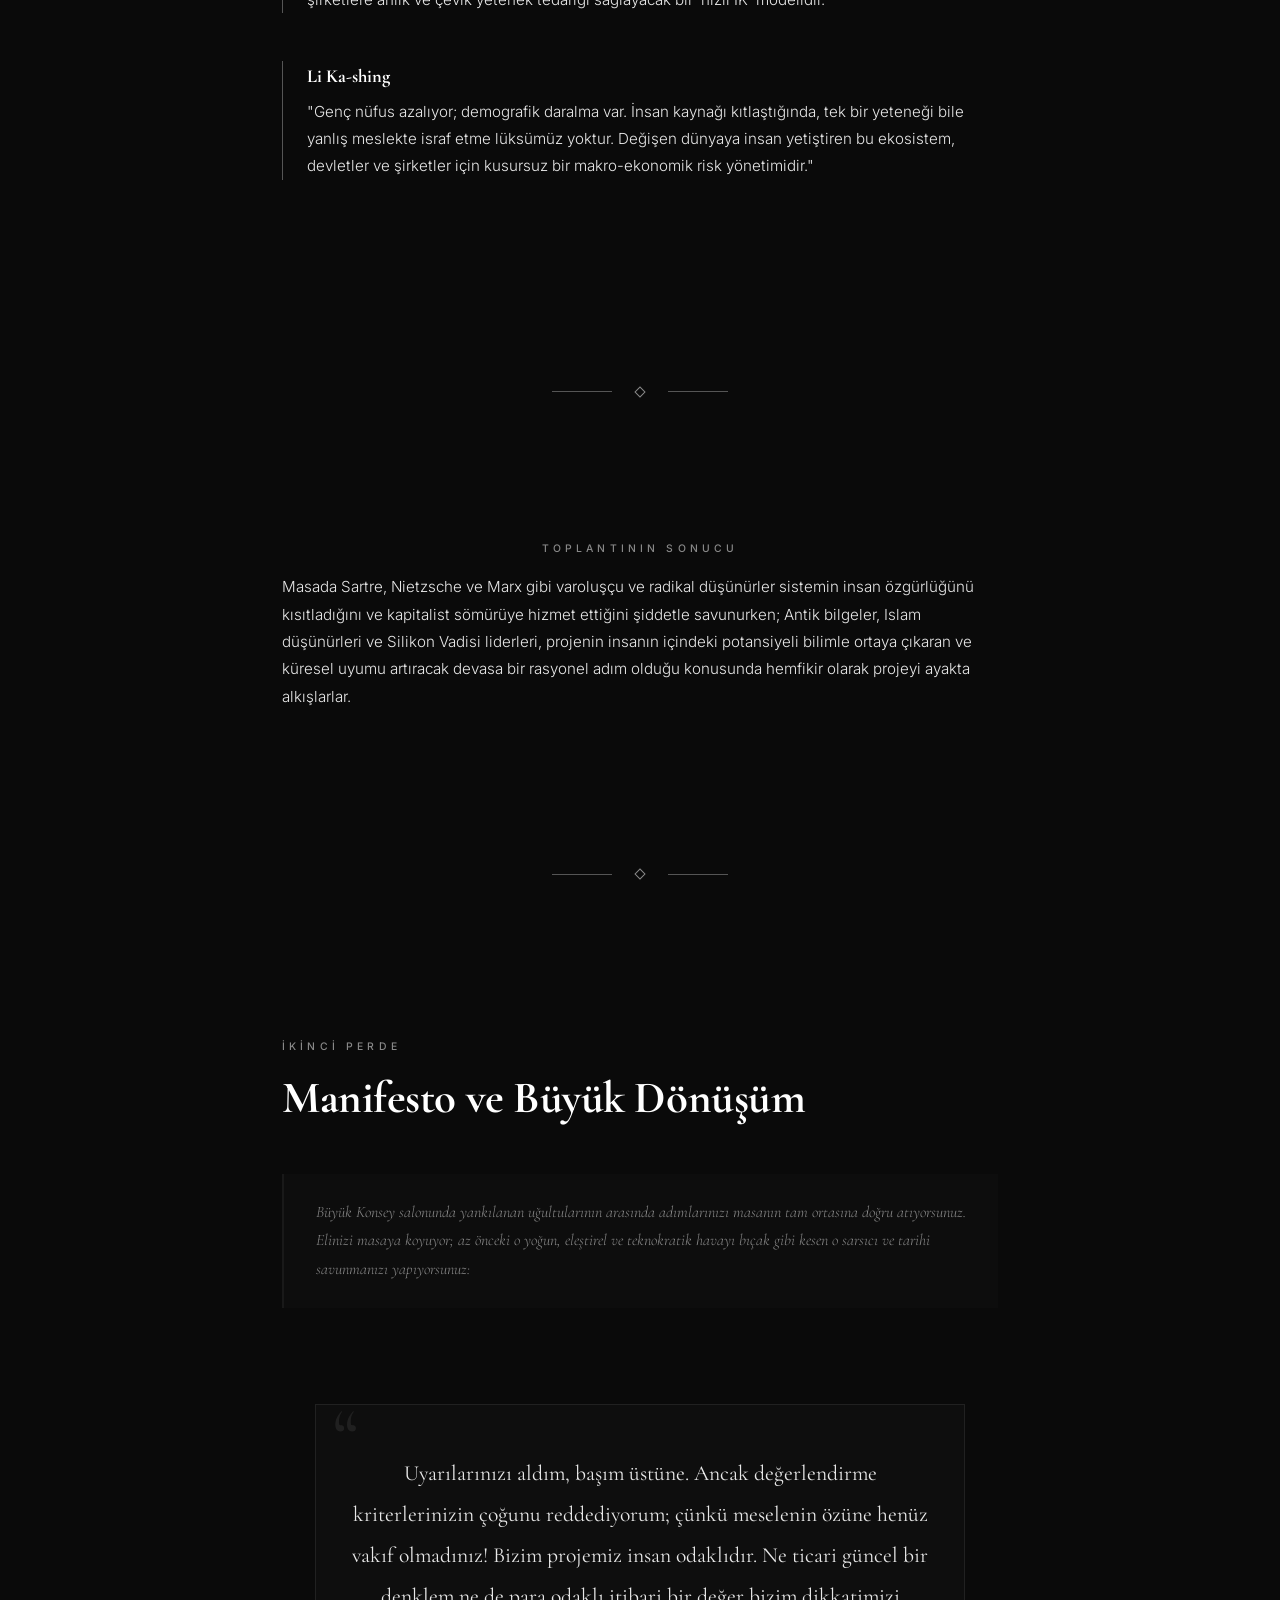
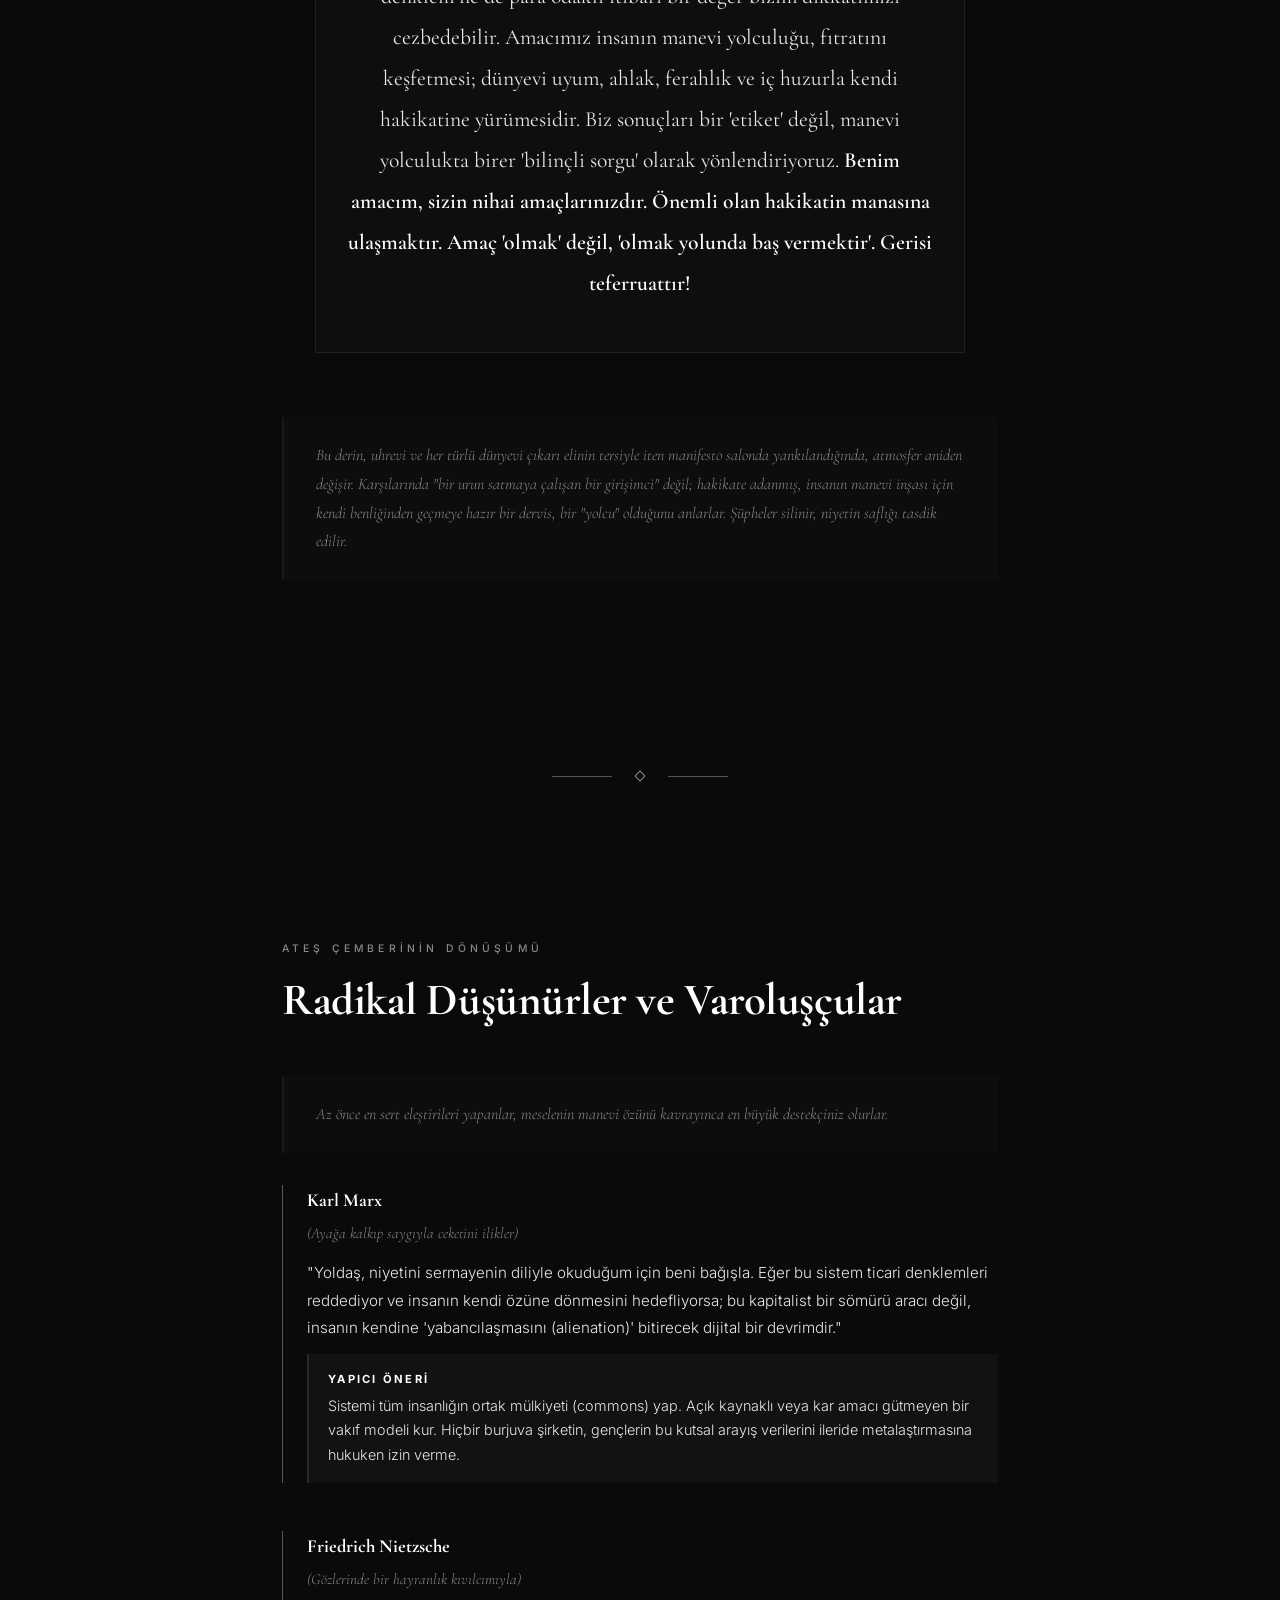
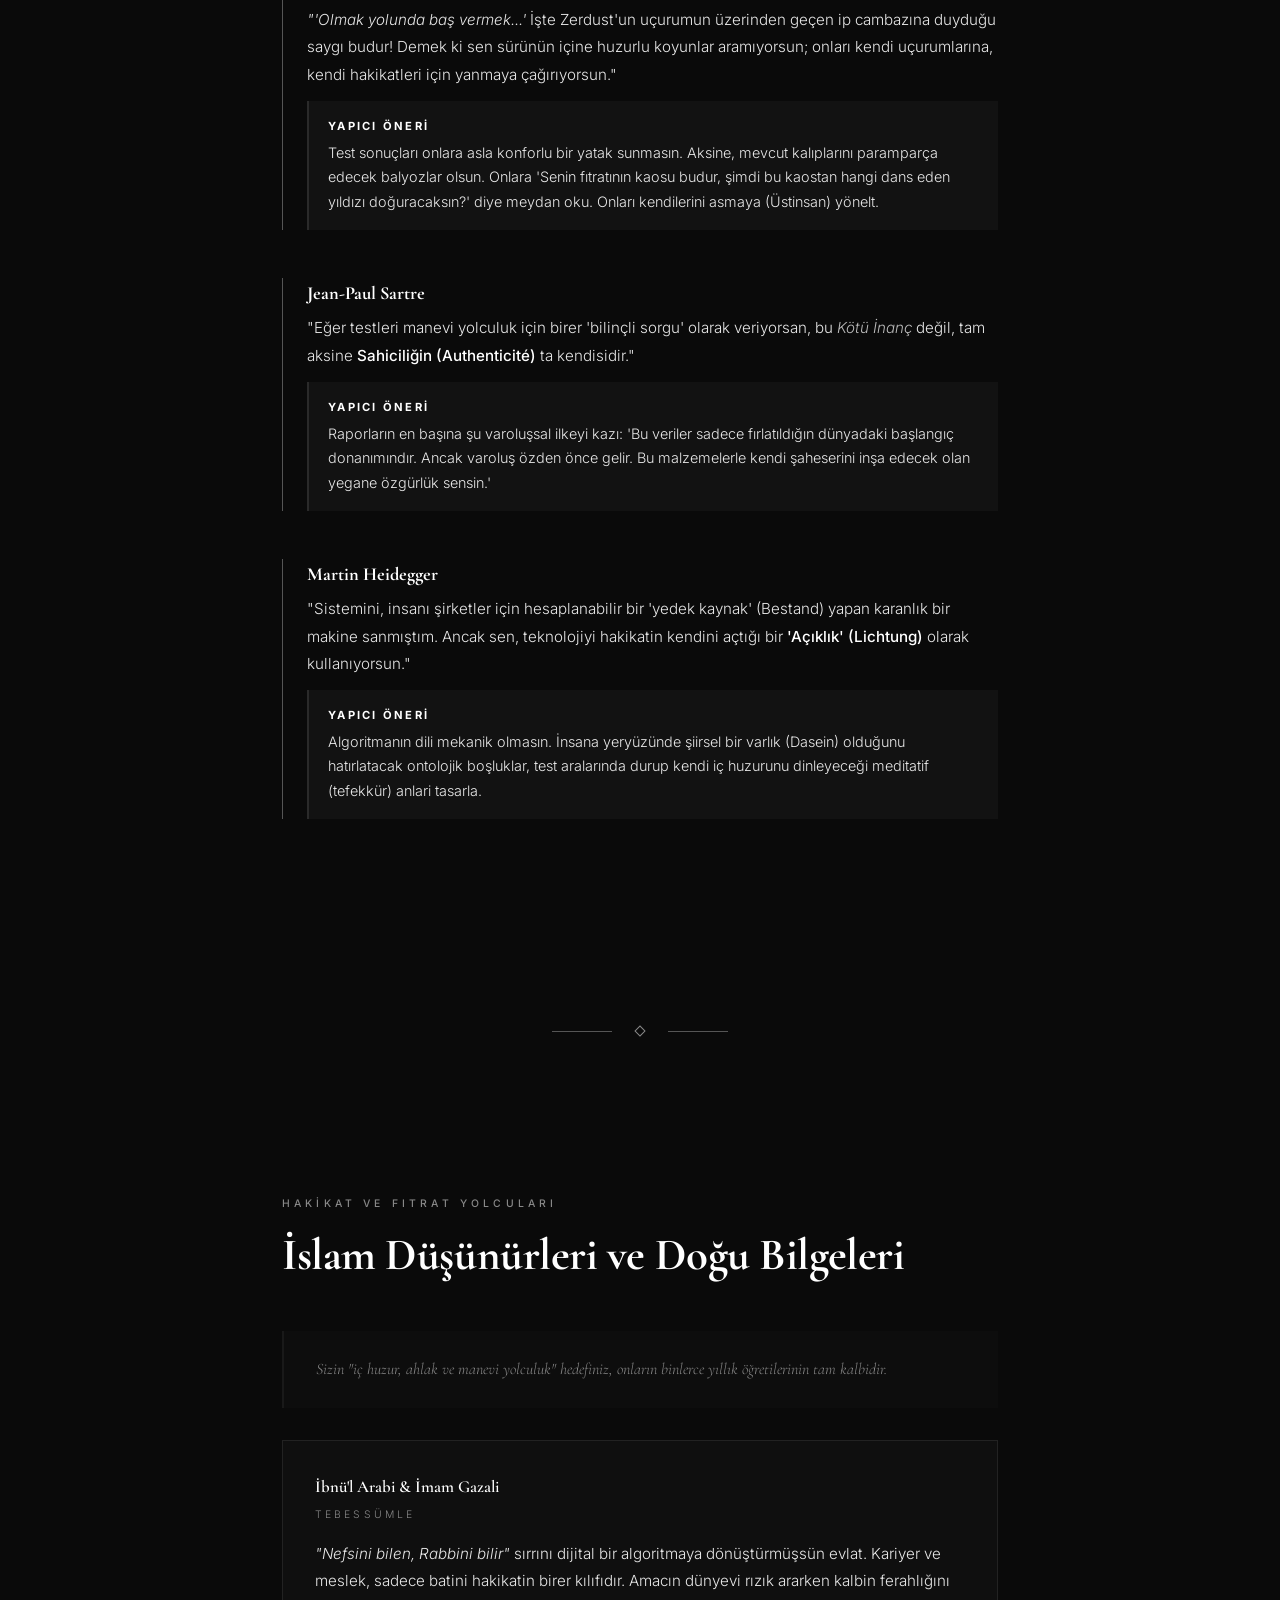
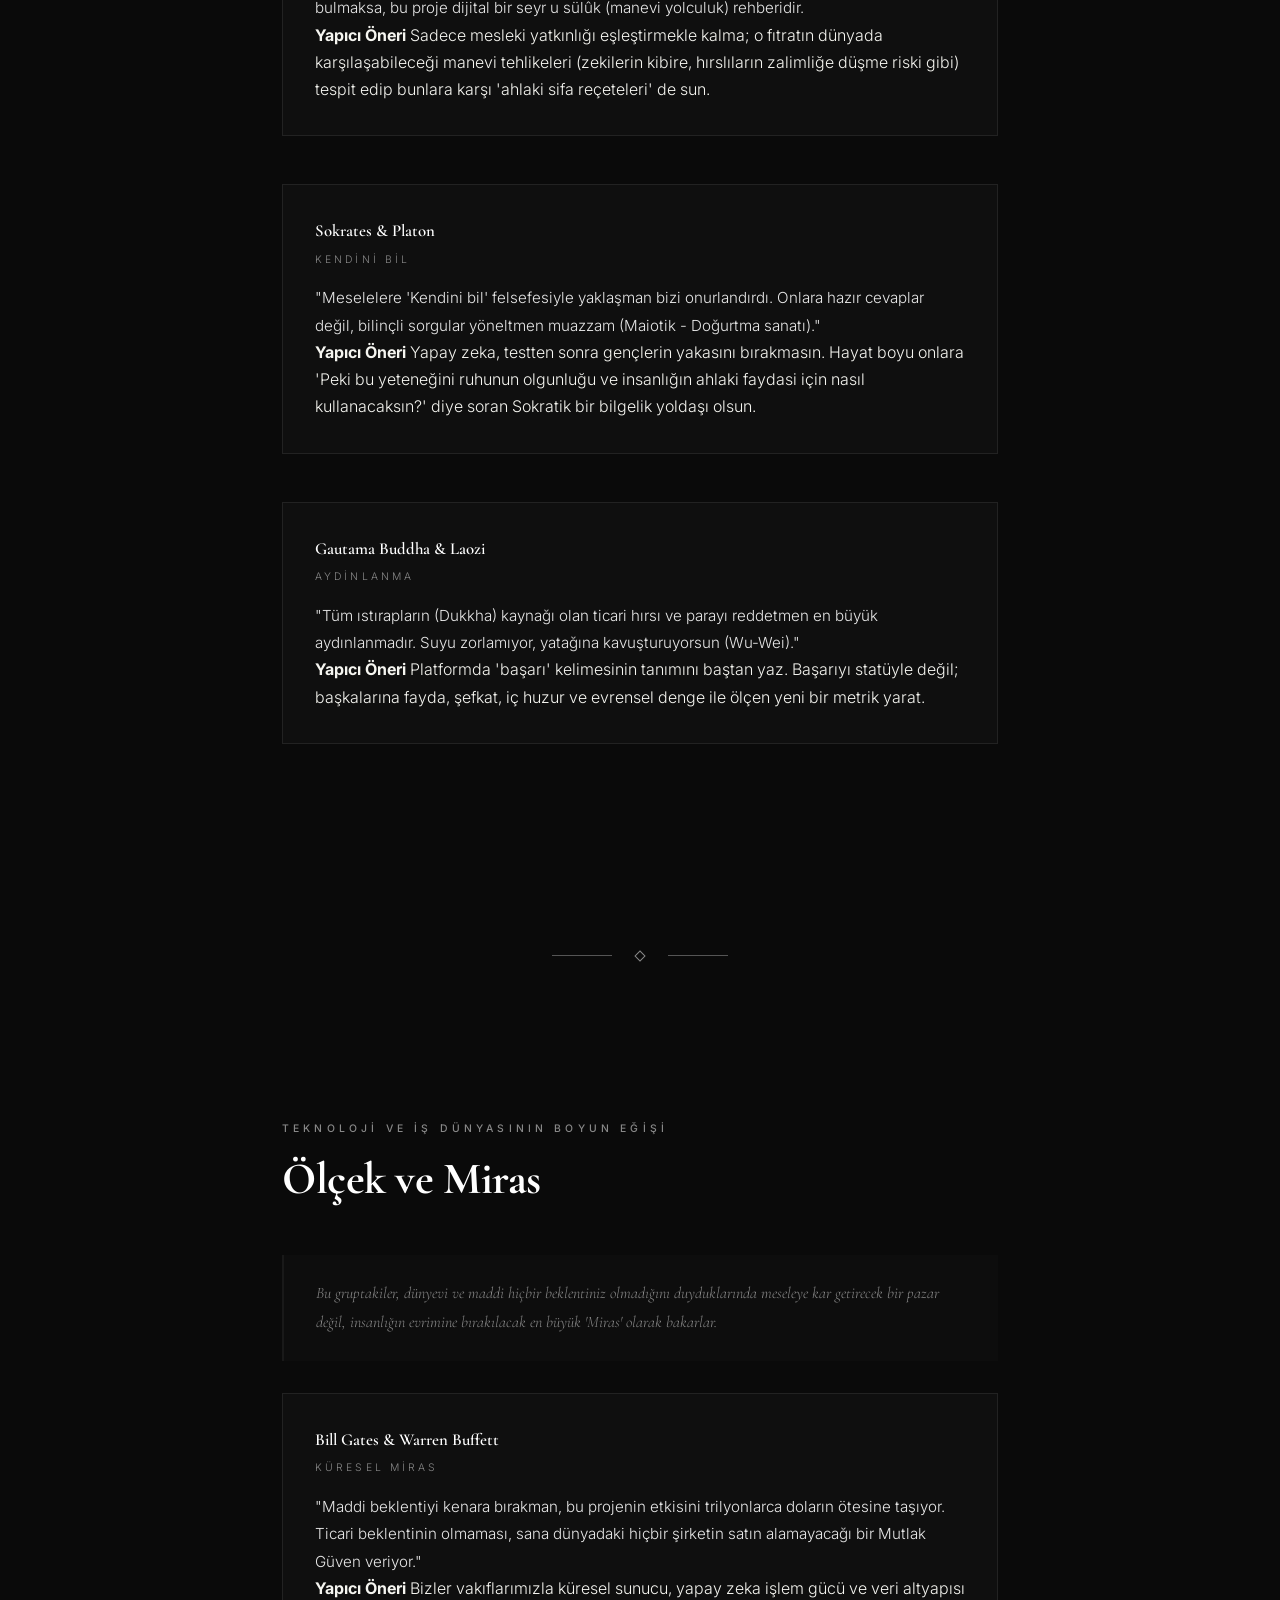
==== commit 6cce8da8: "Zirve IV eklendi: İnsanın Gaflet Hali - Tüm sayfalara navigasyon güncellendi" ====
--- a/buyuk-konsey.html
+++ b/buyuk-konsey.html
@@ -18,6 +18,7 @@
             <li><a href="zirve-1.html">Zirve I</a></li>
             <li><a href="buyuk-konsey.html" class="active">Zirve II</a></li>
             <li><a href="zirve-3.html">Zirve III</a></li>
+            <li><a href="zirve-4.html">Zirve IV</a></li>
         </ul>
     </nav>
 
